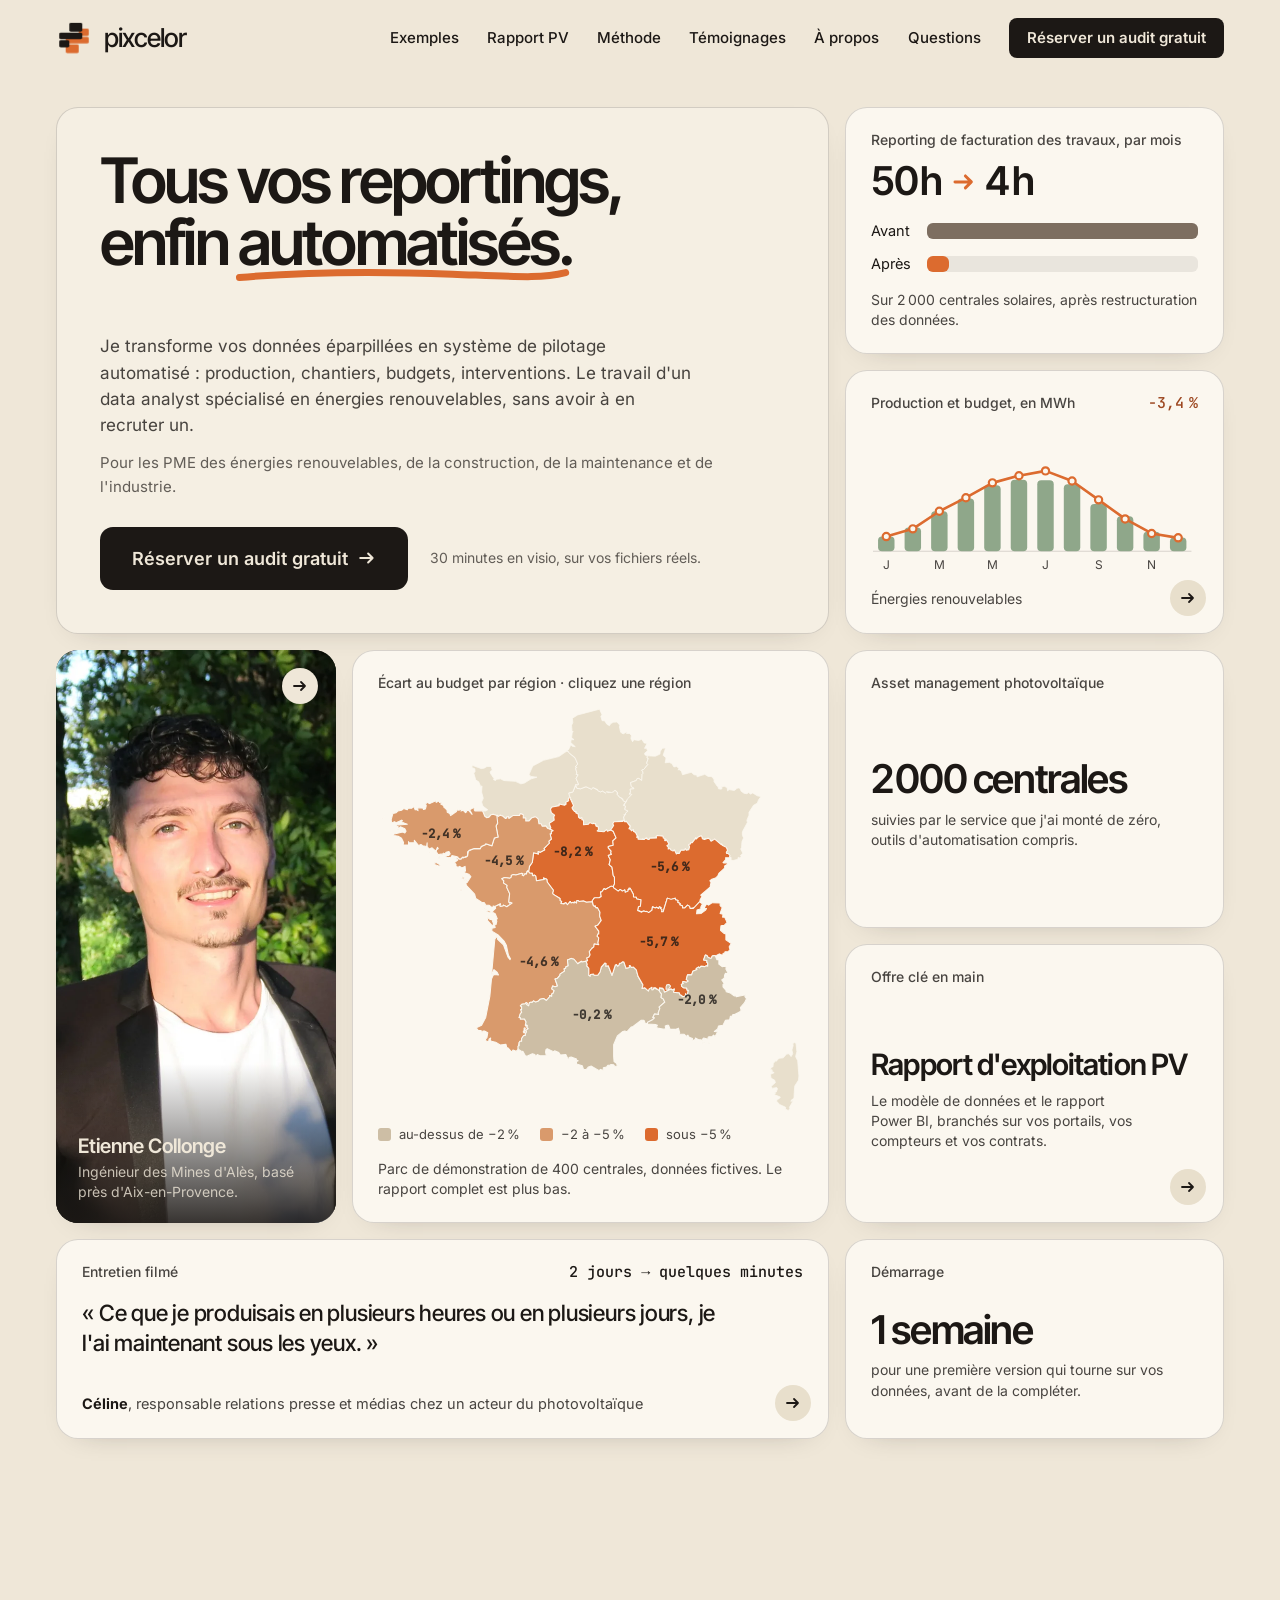
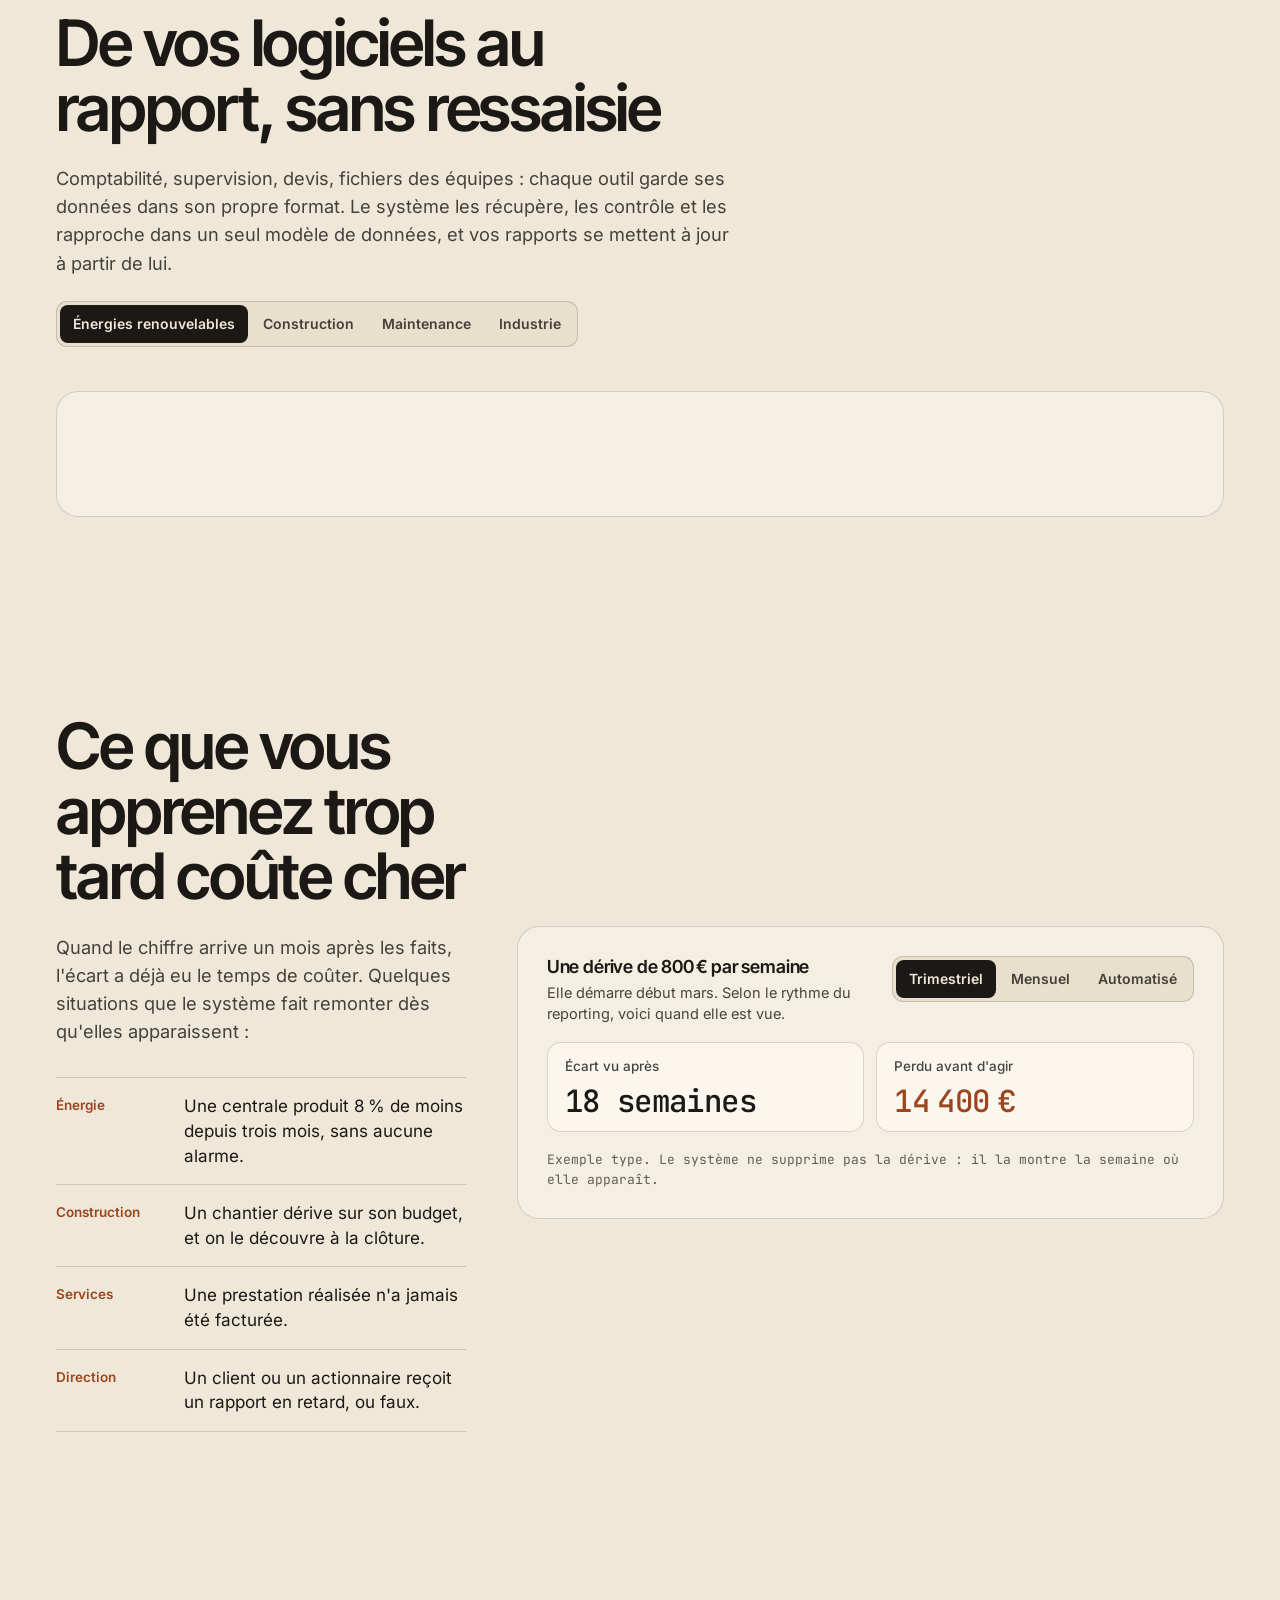
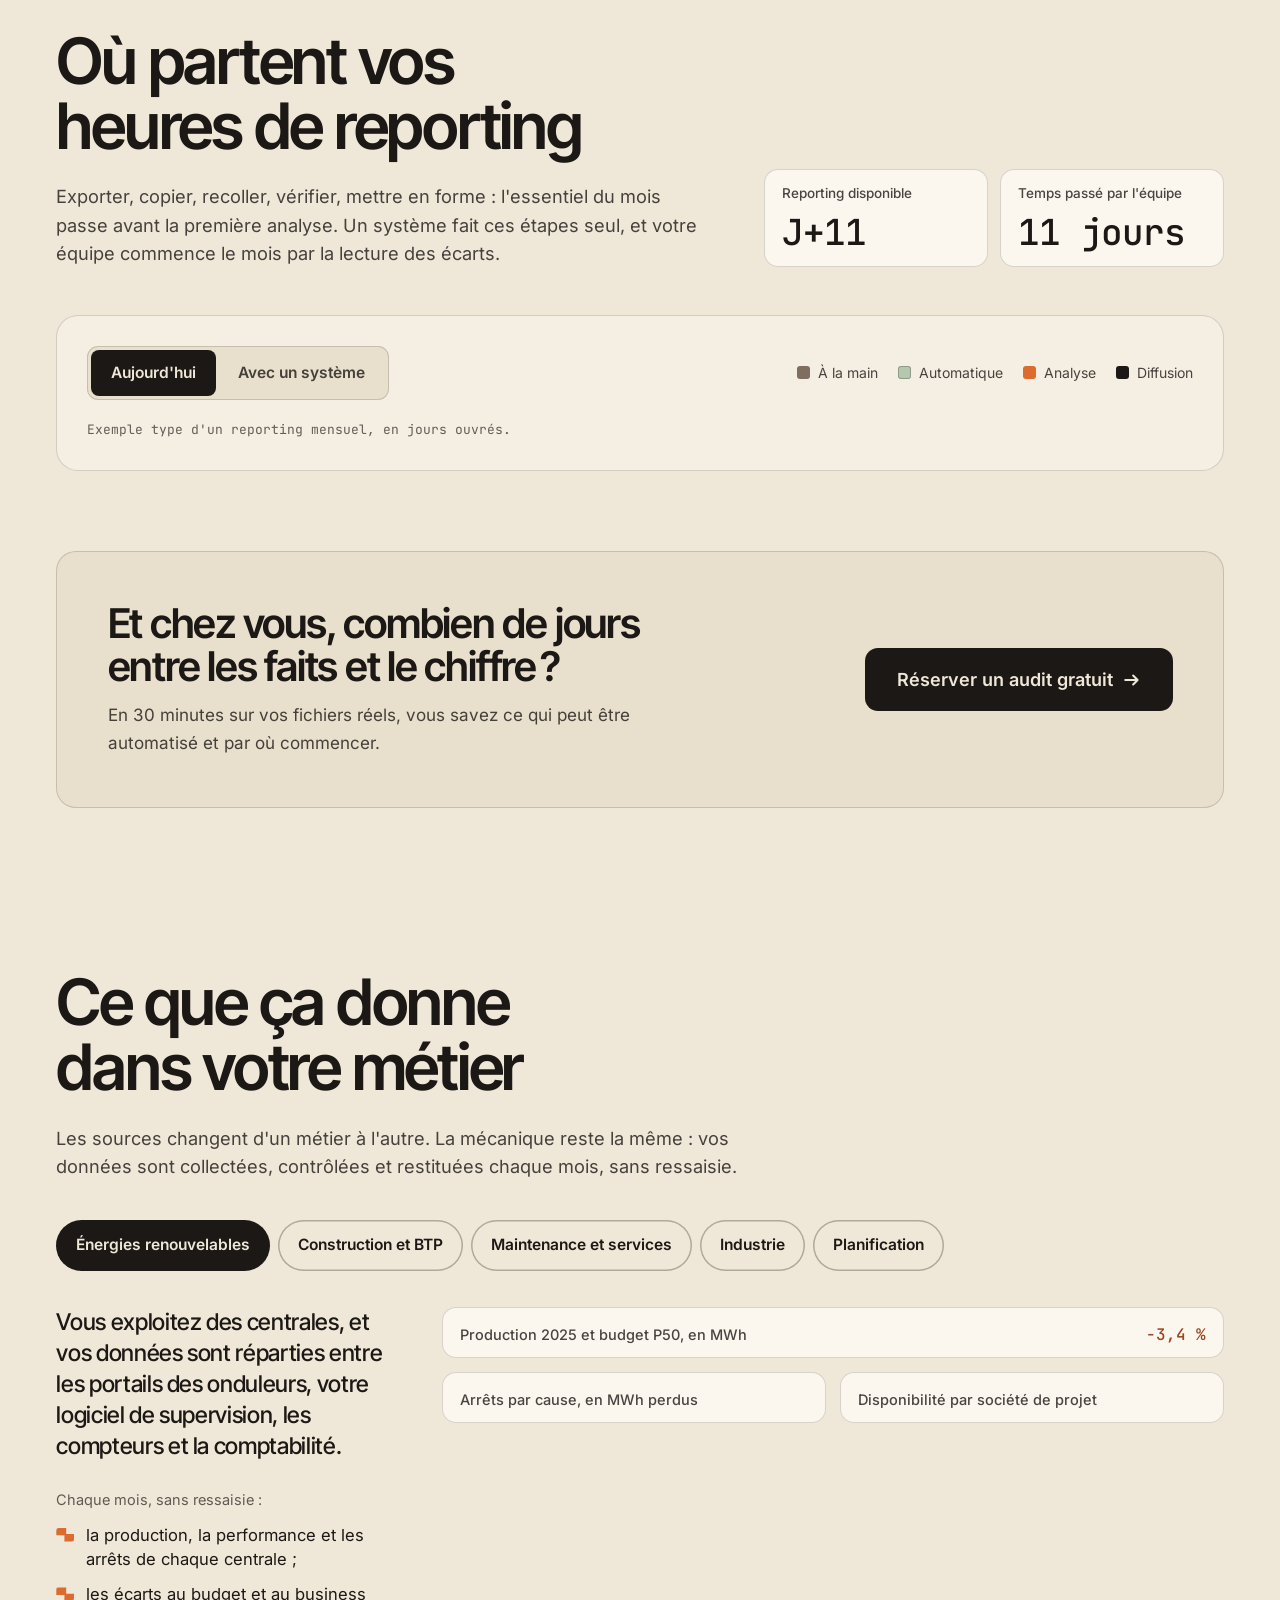
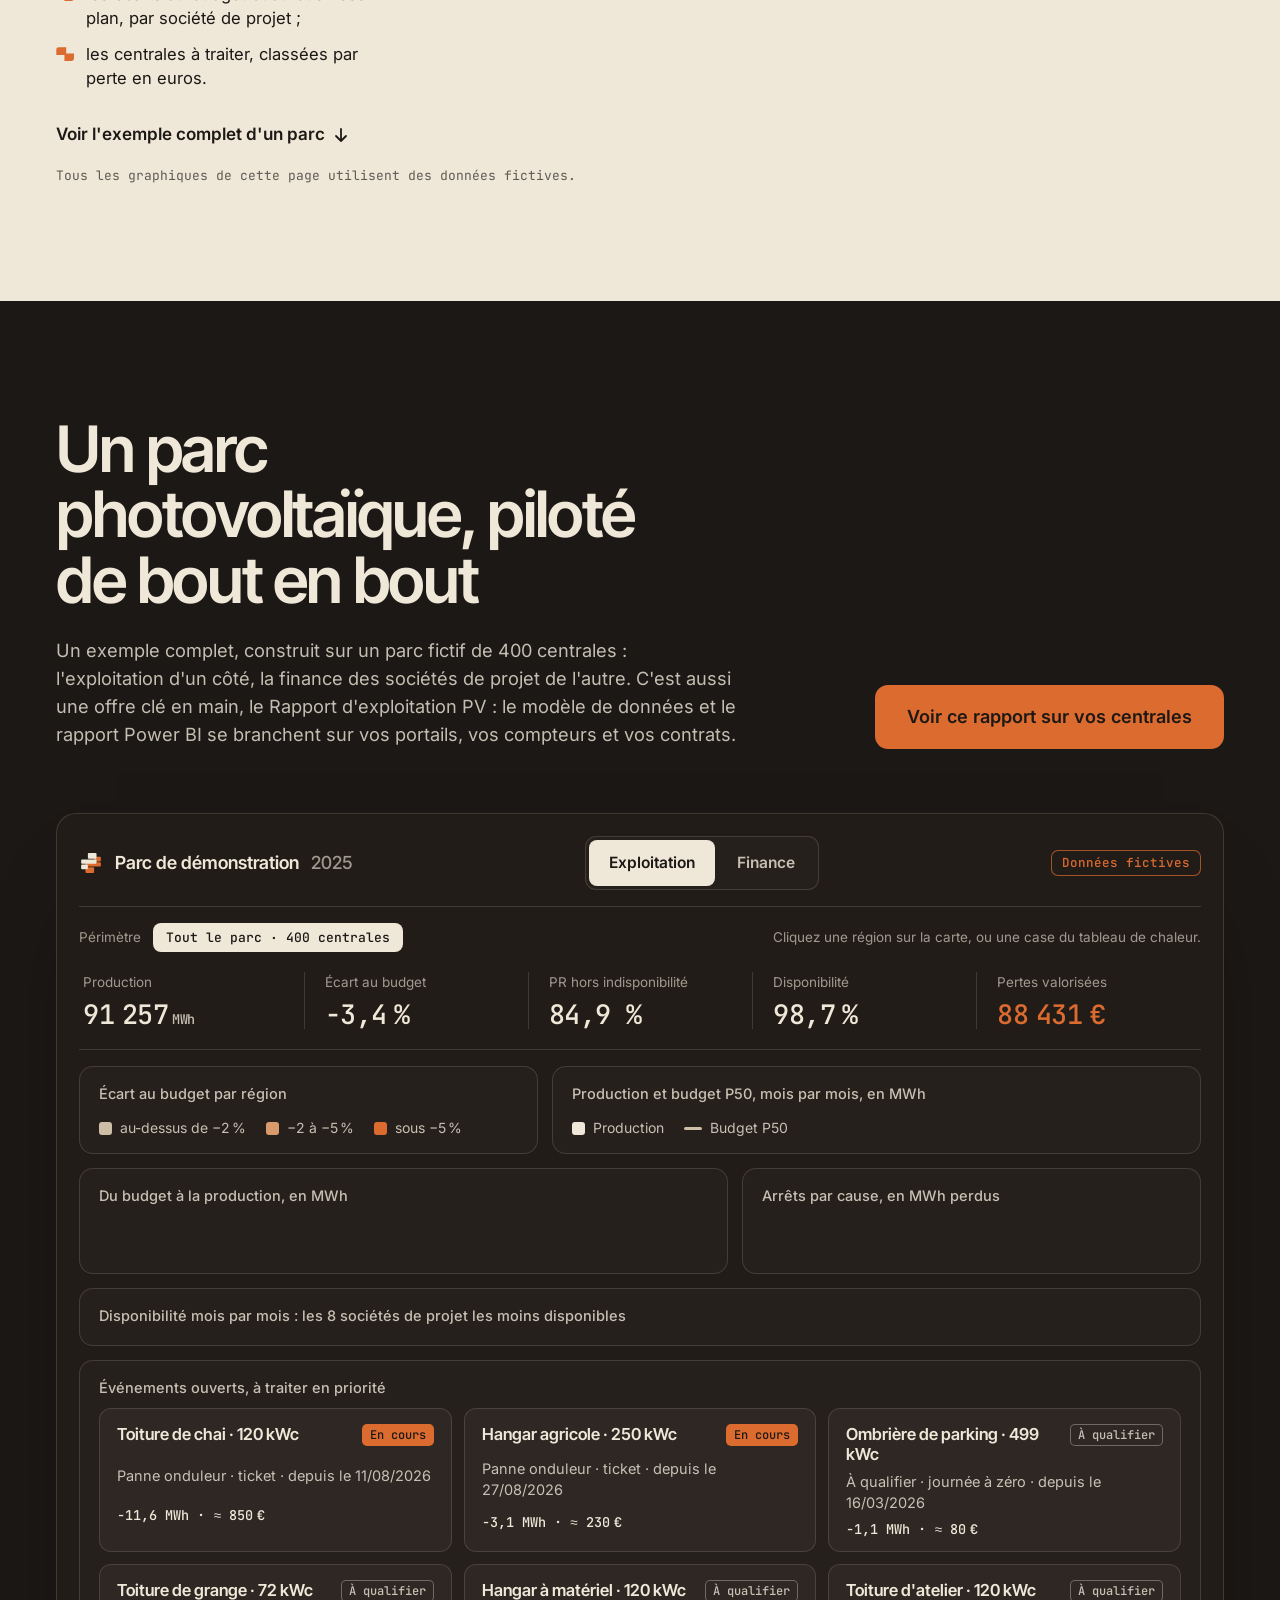
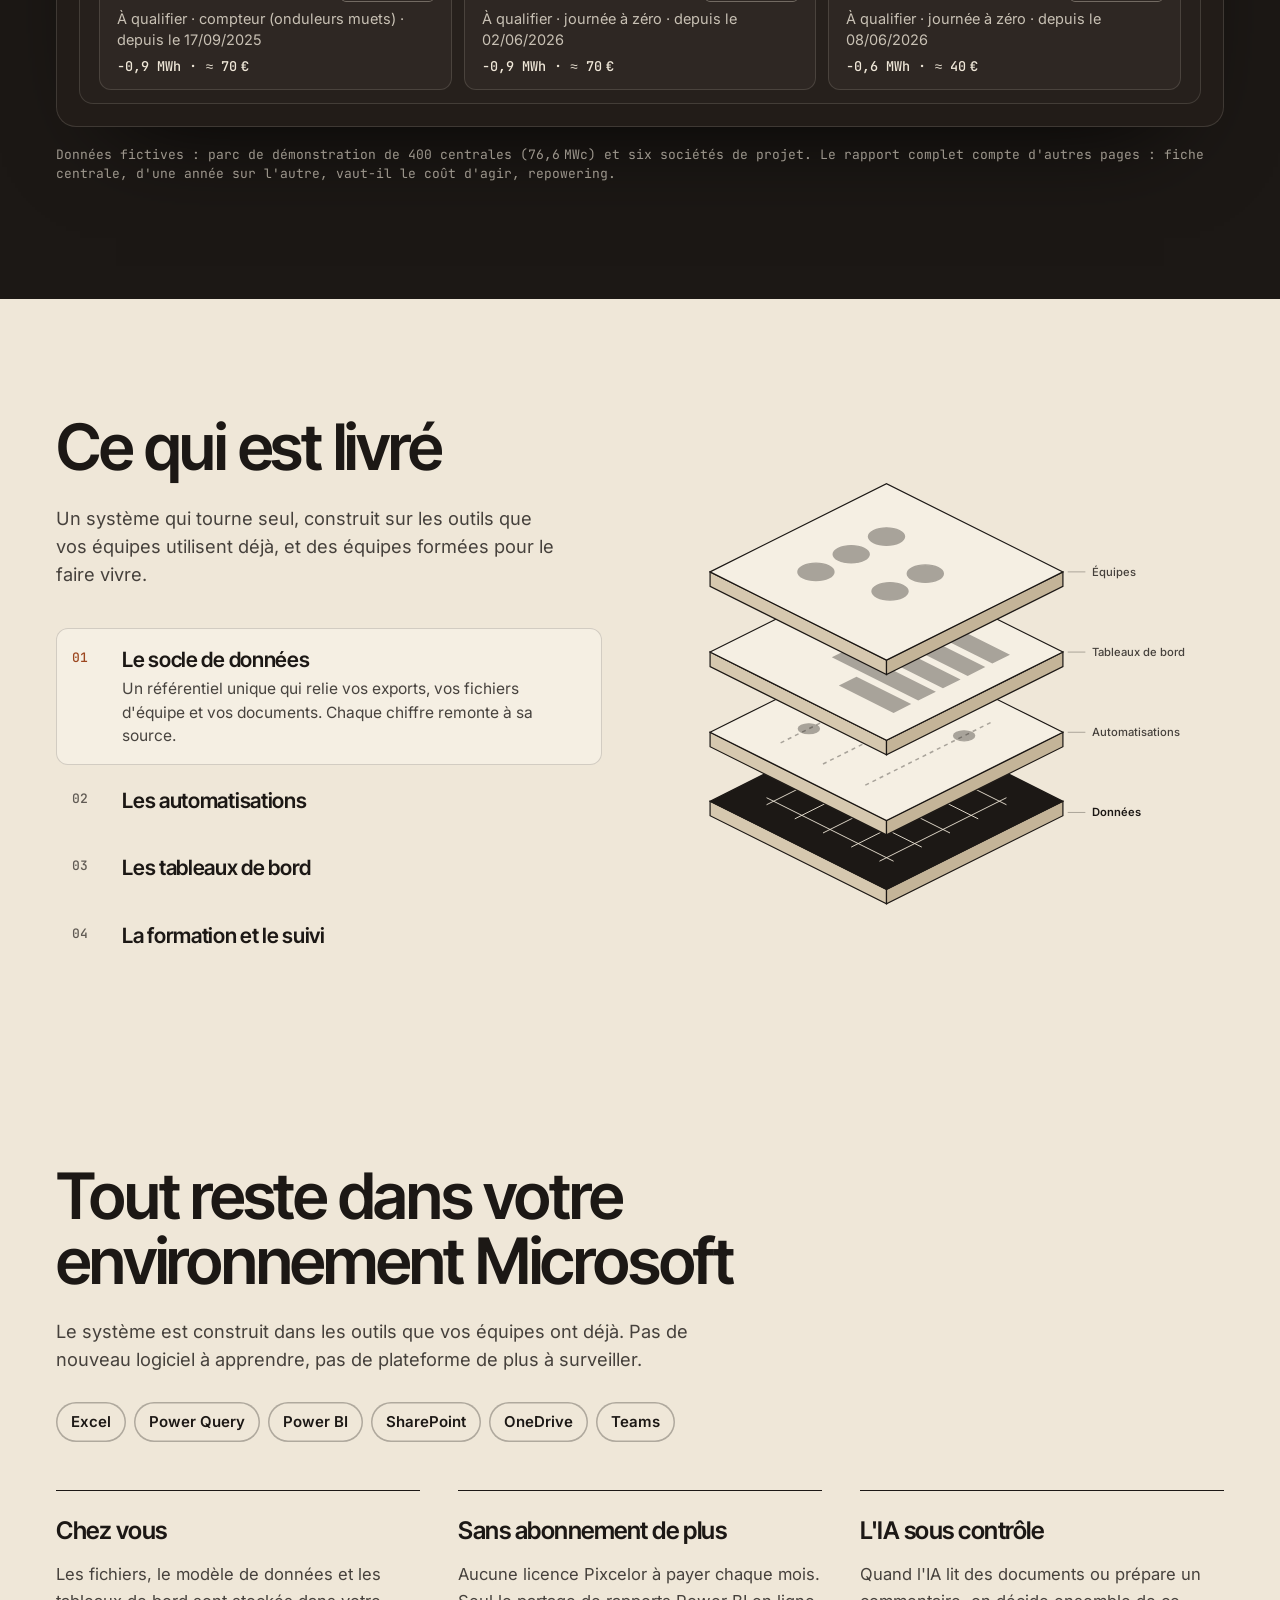
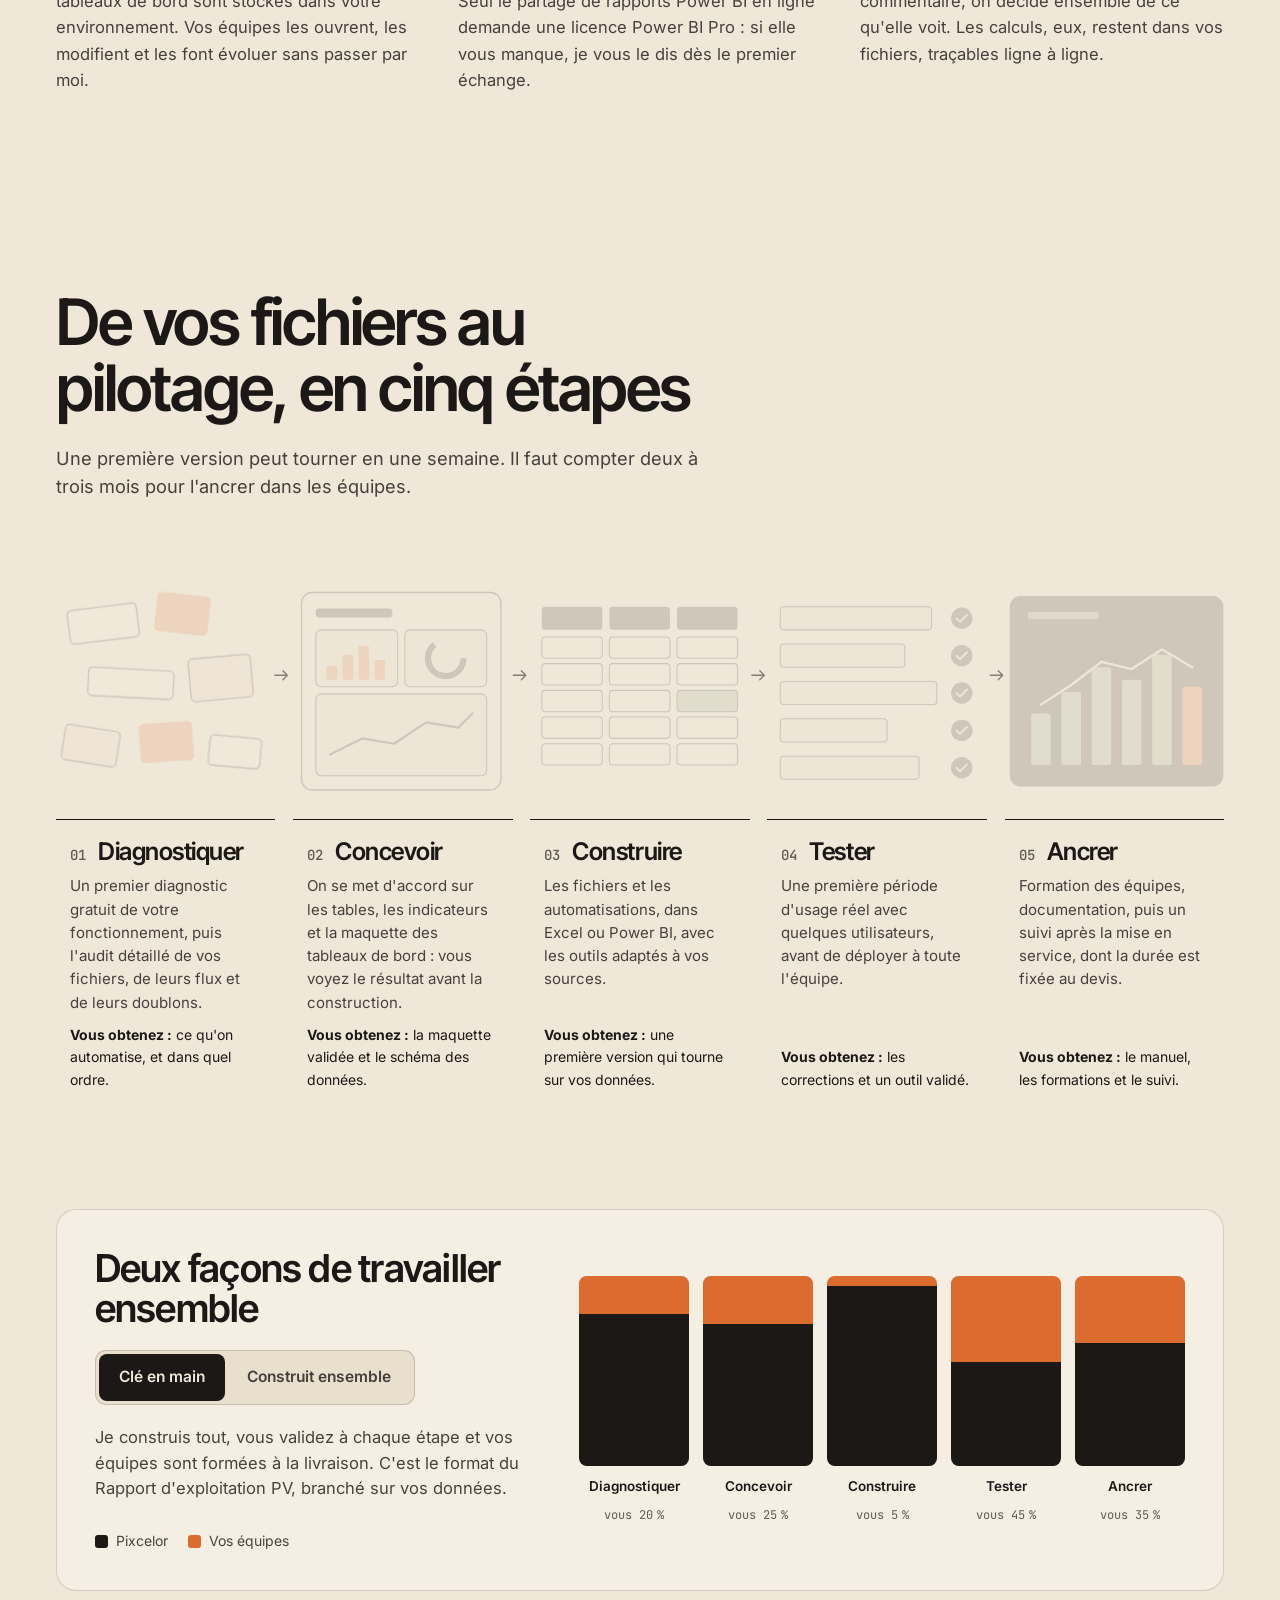
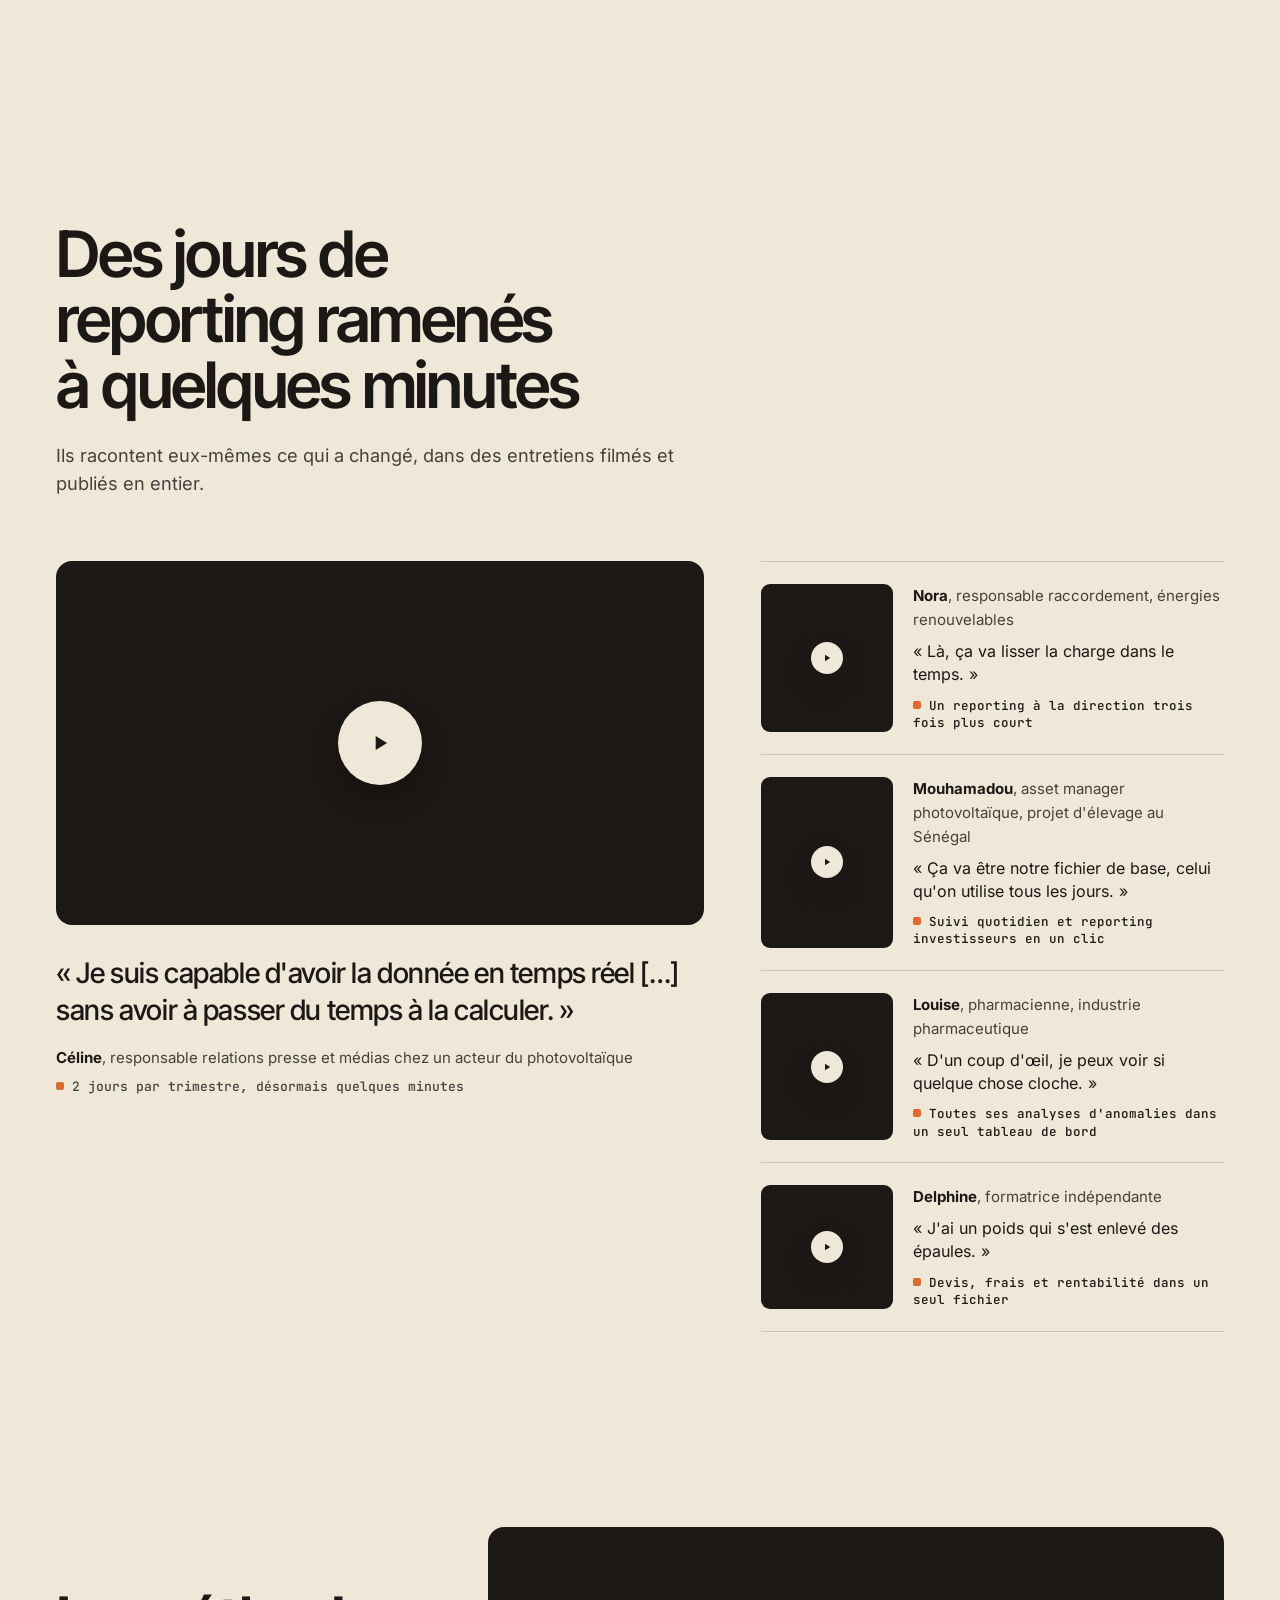
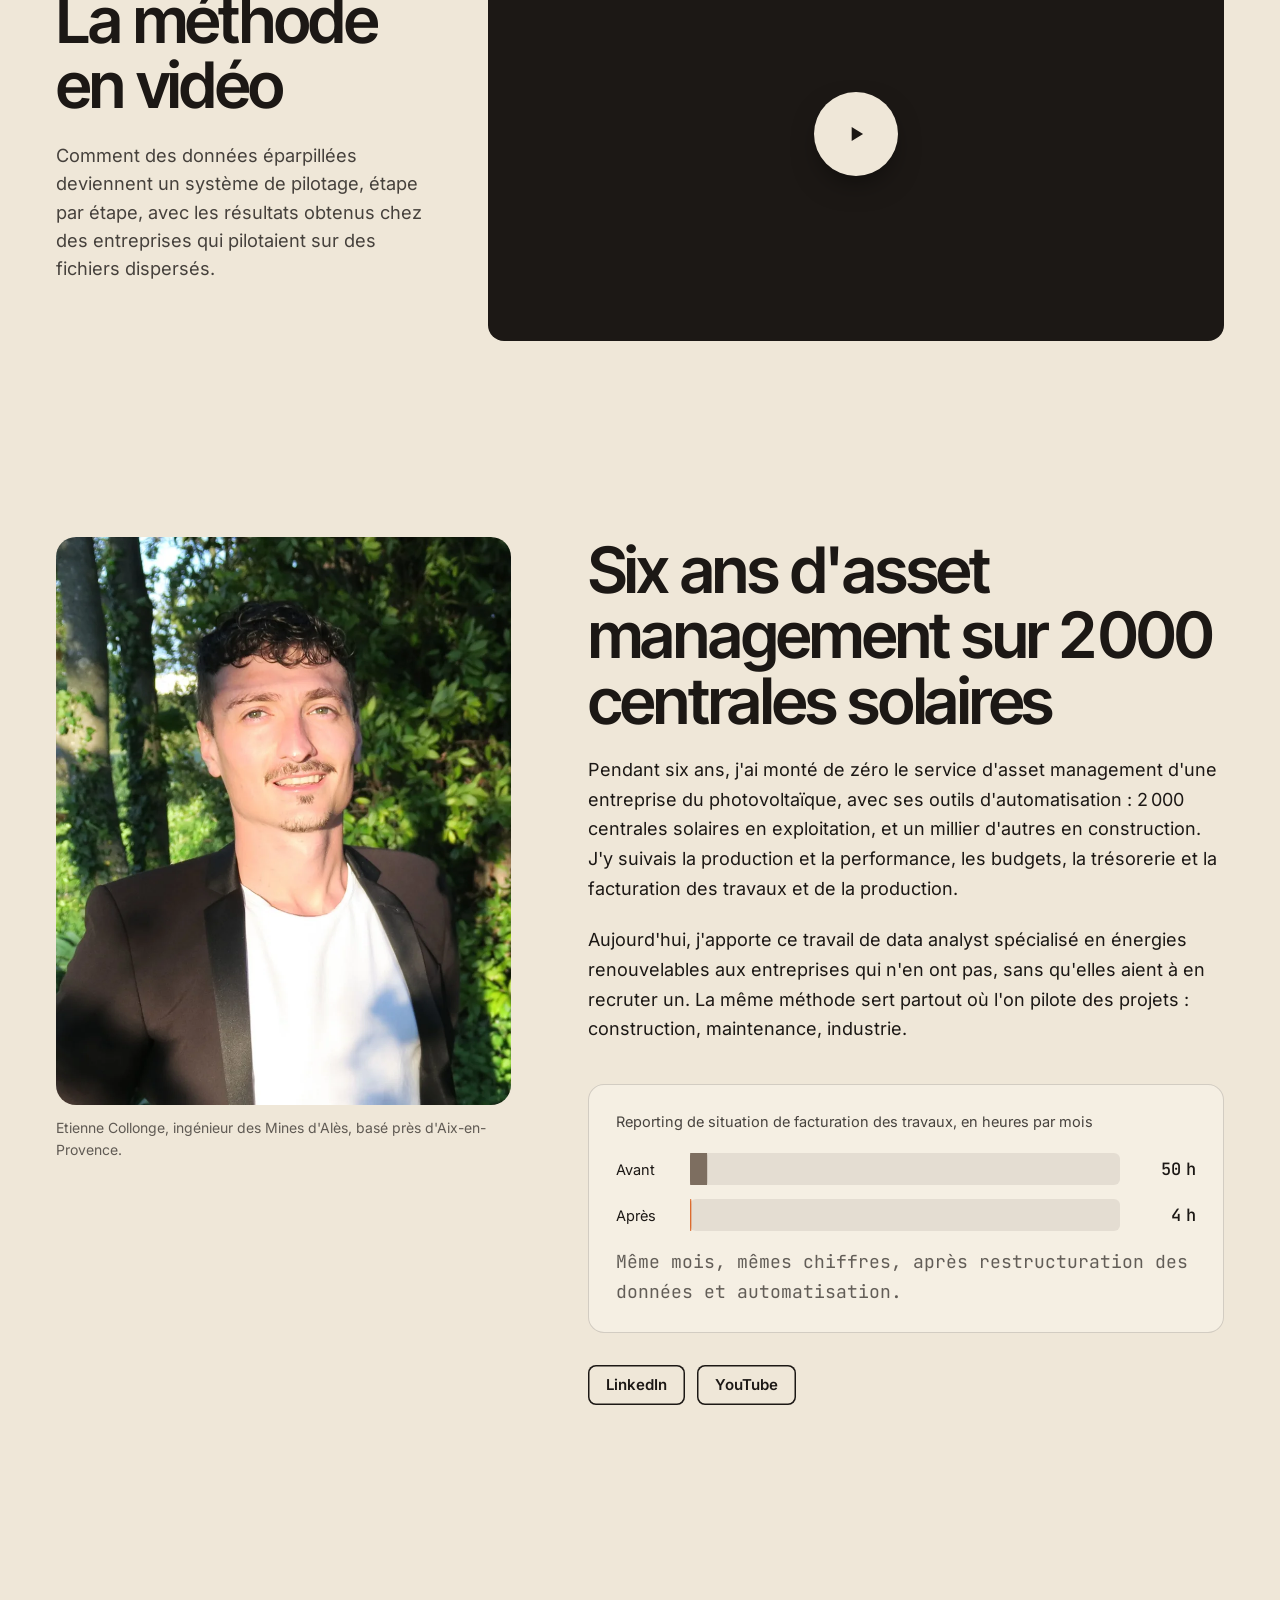
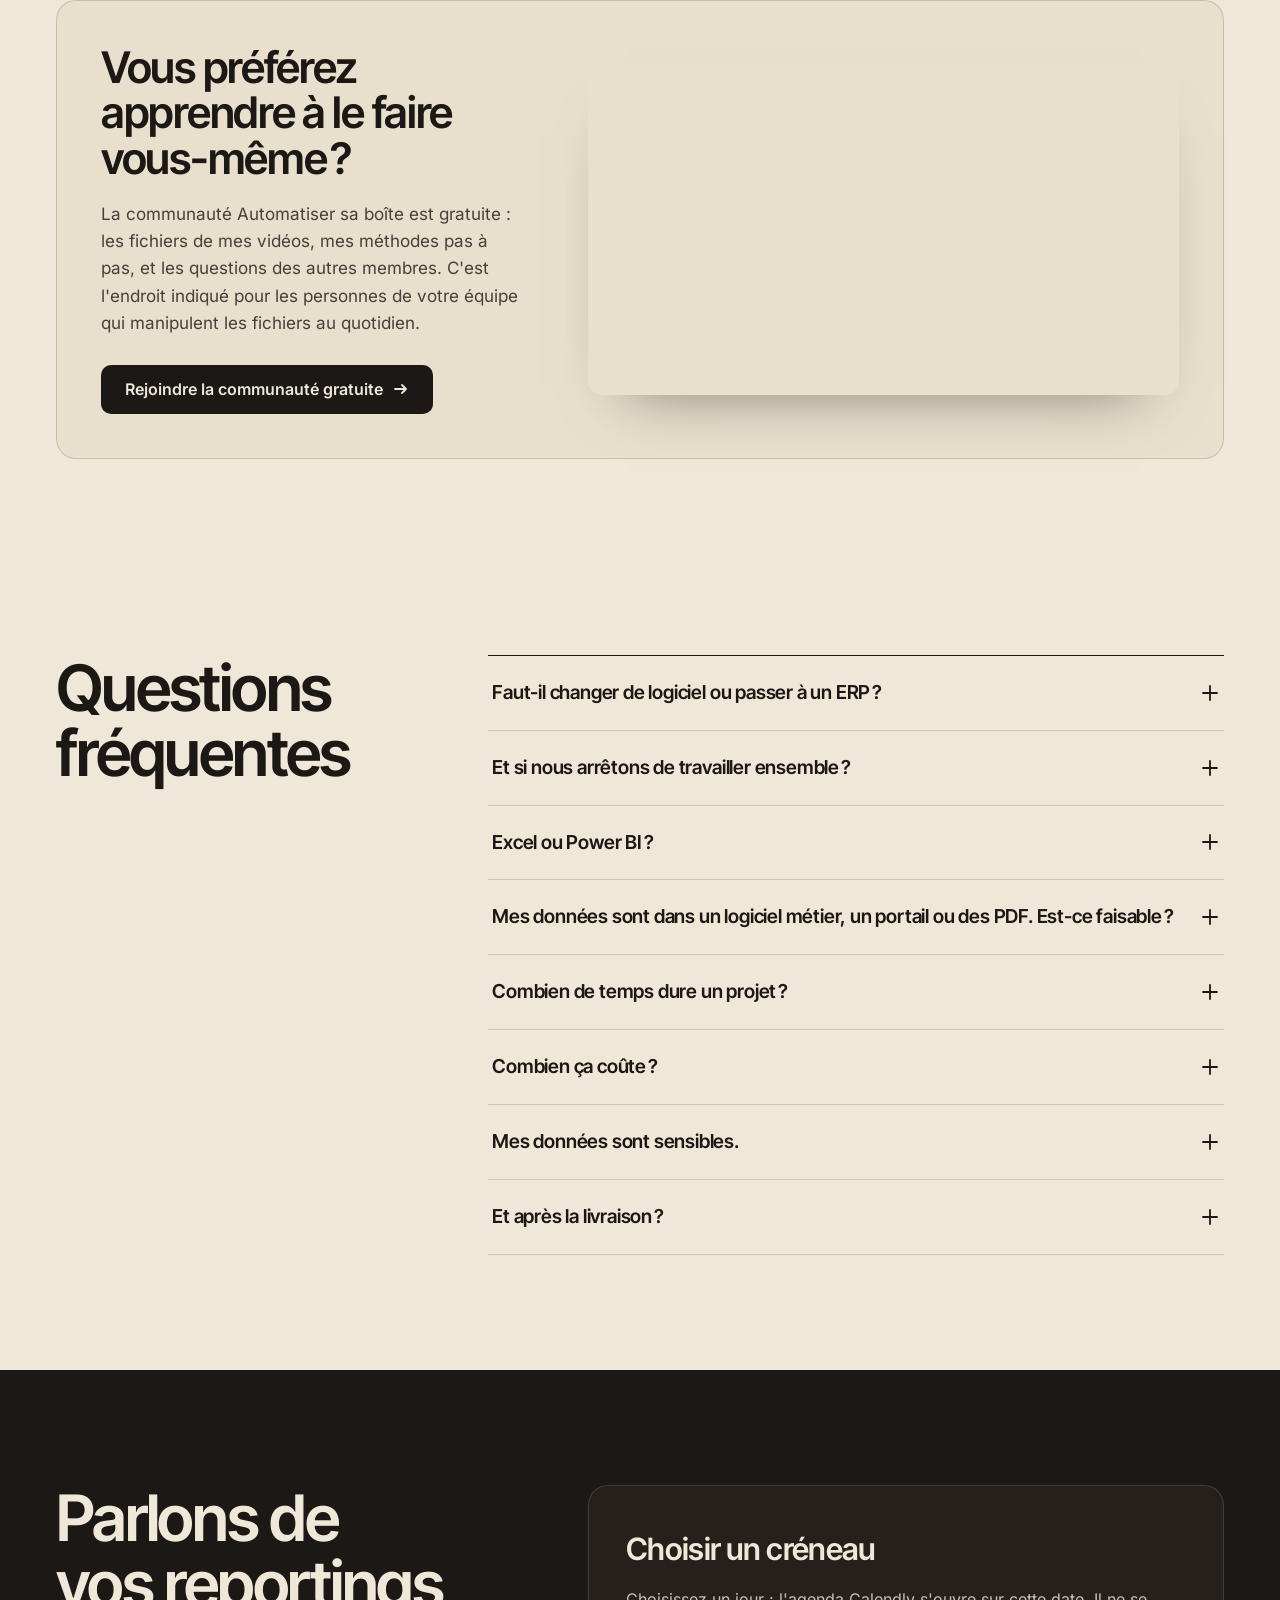
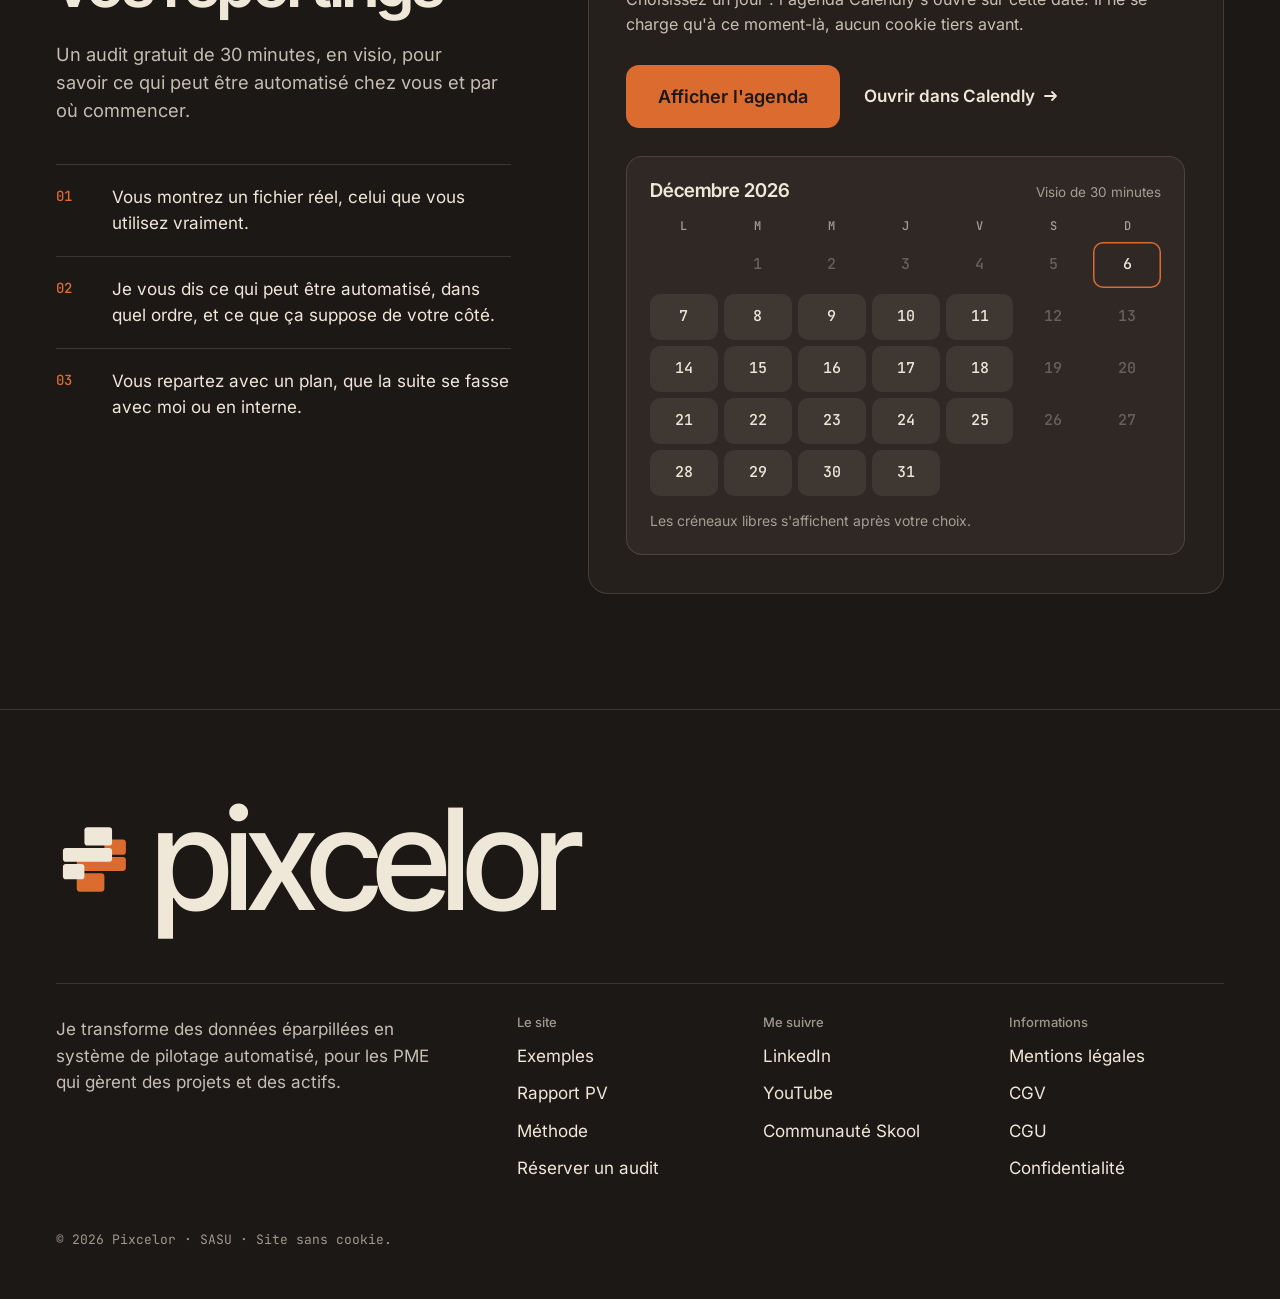
==== index.html @ 1956ea4e "Version mobile plus légère Titres, marges et chiffres réduits sur téléphone, schéma des logiciels su" ====
<!doctype html>
<html lang="fr">
<head>
<meta charset="utf-8">
<meta name="viewport" content="width=device-width, initial-scale=1">
<meta http-equiv="Content-Security-Policy" content="default-src 'self'; script-src 'self'; style-src 'self'; img-src 'self' data:; font-src 'self'; frame-src https://www.youtube-nocookie.com https://calendly.com; connect-src 'self'; base-uri 'self'; form-action 'none'; object-src 'none'">
<meta name="referrer" content="strict-origin-when-cross-origin">
<title>Pixcelor · Tous vos reportings, enfin automatisés</title>
<meta name="description" content="Je transforme vos données éparpillées en système de pilotage automatisé. Le travail d'un data analyst spécialisé en énergies renouvelables, sans avoir à en recruter un.">
<link rel="canonical" href="https://pixcelor.com/">
<meta property="og:type" content="website">
<meta property="og:locale" content="fr_FR">
<meta property="og:title" content="Tous vos reportings, enfin automatisés">
<meta property="og:description" content="Un système de pilotage automatisé pour les PME des énergies renouvelables, de la construction, de la maintenance et de l'industrie.">
<meta property="og:url" content="https://pixcelor.com/">
<meta name="theme-color" content="#EFE7D8">
<link rel="icon" href="assets/img/favicon.svg" type="image/svg+xml">
<link rel="apple-touch-icon" href="assets/img/apple-touch-icon.png">
<link rel="preload" href="assets/fonts/InterTight-latin.woff2" as="font" type="font/woff2" crossorigin>
<link rel="preload" href="assets/fonts/Inter-latin.woff2" as="font" type="font/woff2" crossorigin>
<link rel="stylesheet" href="assets/css/site.css?v=23">
<link rel="stylesheet" href="assets/css/bento.css?v=23">
<script src="assets/js/data-demo.js?v=23" defer></script>
<script src="assets/js/site.js?v=23" defer></script>
</head>
<body>
<a class="skip" href="#contenu">Aller au contenu</a>

<header class="site-header" id="haut">
  <div class="wrap header-row">
    <a class="brand logo-anim" href="#haut" aria-label="Pixcelor, haut de page">
      <svg viewBox="0 0 100 100" aria-hidden="true">
        <g class="logo-t" fill="#DC6B2F"><rect x="63" y="24" width="28" height="20" rx="4"/><rect x="27" y="47" width="64" height="18" rx="4"/><rect x="27" y="68" width="36" height="24" rx="4"/></g>
        <g class="logo-e" fill="#1C1815"><rect x="37" y="8" width="36" height="24" rx="4"/><rect x="9" y="35" width="64" height="18" rx="4"/><rect x="9" y="56" width="28" height="20" rx="4"/></g>
      </svg>
      <span class="brand-word">pixcelor</span>
    </a>
    <nav class="nav" id="nav" aria-label="Sections de la page">
      <a href="#exemples">Exemples</a>
      <a href="#rapport-pv">Rapport PV</a>
      <a href="#methode">Méthode</a>
      <a href="#temoignages">Témoignages</a>
      <a href="#a-propos">À propos</a>
      <a href="#questions">Questions</a>
      <a class="btn btn--small" href="#reserver" data-track="reserver-menu">Réserver un audit gratuit</a>
    </nav>
    <button class="menu-btn" type="button" aria-expanded="false" aria-controls="nav" aria-label="Ouvrir le menu">
      <svg width="22" height="22" viewBox="0 0 22 22" aria-hidden="true"><path d="M3 7h16M3 15h16" fill="none" stroke="currentColor" stroke-width="1.8" stroke-linecap="round"/></svg>
    </button>
  </div>
</header>

<main id="contenu">

<!-- Accueil en tuiles -->
<section class="b-hero" id="accueil" aria-labelledby="titre-accueil">
  <div class="wrap">
    <div class="bento">
      <div class="tile-b c-8 r-2 t-hero">
        <h1 class="b-title" id="titre-accueil">Tous vos reportings, enfin <span class="hl">automatisés.<svg class="hl-stroke" viewBox="0 0 600 40" preserveAspectRatio="none" aria-hidden="true"><path pathLength="1" d="M8 28 C 130 12, 270 12, 390 19 S 548 31, 592 15"/></svg></span></h1>
        <div>
          <p class="b-lead">Je transforme vos données éparpillées en système de pilotage automatisé : production, chantiers, budgets, interventions. Le travail d'un data analyst spécialisé en énergies renouvelables, sans avoir à en recruter un.</p>
          <p class="b-for">Pour les PME des énergies renouvelables, de la construction, de la maintenance et de l'industrie.</p>
          <div class="b-cta">
            <a class="btn btn--xl" href="#reserver" data-track="reserver-accueil">Réserver un audit gratuit
              <svg width="18" height="18" viewBox="0 0 16 16" aria-hidden="true"><path d="M2 8h11M9 4l4 4-4 4" fill="none" stroke="currentColor" stroke-width="1.8" stroke-linecap="round" stroke-linejoin="round"/></svg></a>
            <span class="micro">30 minutes en visio, sur vos fichiers réels.</span>
          </div>
        </div>
      </div>

      <div class="tile-b c-4 t-ba" data-reveal>
        <p class="t-label"><span>Reporting de facturation des travaux, par mois</span></p>
        <p class="t-big">50&#8239;h <svg viewBox="0 0 16 16" aria-hidden="true"><path d="M2 8h11M9 4l4 4-4 4" fill="none" stroke="currentColor" stroke-width="2" stroke-linecap="round" stroke-linejoin="round"/></svg> 4&#8239;h</p>
        <div class="ba-rows" aria-hidden="true">
          <span>Avant</span><div class="ba-bar"><i class="full"></i></div>
          <span>Après</span><div class="ba-bar"><i class="short"></i></div>
        </div>
        <p class="t-foot">Sur 2&#8239;000 centrales solaires, après restructuration des données.</p>
      </div>

      <a class="tile-b c-4 m-hide" href="#exemples" data-goto="tab-enr">
        <span class="t-label"><span>Production et budget, en MWh</span><b class="neg">−3,4&#8239;%</b></span>
        <span class="chart" data-chart="hero-combo"></span>
        <span class="t-foot">Énergies renouvelables</span>
        <span class="t-go" aria-hidden="true"><svg width="16" height="16" viewBox="0 0 16 16"><path d="M2 8h11M9 4l4 4-4 4" fill="none" stroke="currentColor" stroke-width="1.8" stroke-linecap="round" stroke-linejoin="round"/></svg></span>
      </a>

      <a class="tile-b c-3 r-2 t-photo" href="#a-propos">
        <img src="assets/img/etienne-portrait.webp" alt="Etienne Collonge, fondateur de Pixcelor" width="880" height="1100">
        <span class="t-cap"><strong>Etienne Collonge</strong><span>Ingénieur des Mines d'Alès, basé près d'Aix-en-Provence.</span></span>
        <span class="t-go" aria-hidden="true"><svg width="16" height="16" viewBox="0 0 16 16"><path d="M2 8h11M9 4l4 4-4 4" fill="none" stroke="currentColor" stroke-width="1.8" stroke-linecap="round" stroke-linejoin="round"/></svg></span>
      </a>

      <figure class="tile-b c-5 r-2 t-map m-hide">
        <figcaption class="t-label"><span>Écart au budget par région · cliquez une région</span></figcaption>
        <div class="chart" data-chart="b-map"></div>
        <div class="legend"><span><i class="sw-good"></i>au-dessus de −2&#8239;%</span><span><i class="sw-mid"></i>−2 à −5&#8239;%</span><span><i class="sw-analyse"></i>sous −5&#8239;%</span></div>
        <p class="t-foot">Parc de démonstration de 400 centrales, données fictives. Le rapport complet est plus bas.</p>
      </figure>

      <div class="tile-b c-4 t-num">
        <p class="t-label"><span>Asset management photovoltaïque</span></p>
        <div class="t-body">
          <p class="t-big">2&#8239;000 centrales</p>
          <p class="t-foot">suivies par le service que j'ai monté de zéro, outils d'automatisation compris.</p>
        </div>
      </div>

      <a class="tile-b c-4 t-num t-offer" href="#rapport-pv">
        <span class="t-label"><span>Offre clé en main</span></span>
        <span class="t-body">
          <span class="t-big t-big--sm">Rapport d'exploitation PV</span>
          <span class="t-foot">Le modèle de données et le rapport Power BI, branchés sur vos portails, vos compteurs et vos contrats.</span>
        </span>
        <span class="t-go" aria-hidden="true"><svg width="16" height="16" viewBox="0 0 16 16"><path d="M2 8h11M9 4l4 4-4 4" fill="none" stroke="currentColor" stroke-width="1.8" stroke-linecap="round" stroke-linejoin="round"/></svg></span>
      </a>

      <a class="tile-b c-8 t-quote" href="#temoignages">
        <span class="t-label"><span>Entretien filmé</span><b>2 jours <span aria-hidden="true">→</span> quelques minutes</b></span>
        <blockquote>« Ce que je produisais en plusieurs heures ou en plusieurs jours, je l'ai maintenant sous les yeux. »</blockquote>
        <span class="t-who"><strong>Céline</strong>, responsable relations presse et médias chez un acteur du photovoltaïque</span>
        <span class="t-go" aria-hidden="true"><svg width="16" height="16" viewBox="0 0 16 16"><path d="M2 8h11M9 4l4 4-4 4" fill="none" stroke="currentColor" stroke-width="1.8" stroke-linecap="round" stroke-linejoin="round"/></svg></span>
      </a>

      <div class="tile-b c-4 t-num">
        <p class="t-label"><span>Démarrage</span></p>
        <div class="t-body">
          <p class="t-big">1 semaine</p>
          <p class="t-foot">pour une première version qui tourne sur vos données, avant de la compléter.</p>
        </div>
      </div>
    </div>
  </div>
</section>

<!-- Des logiciels au rapport -->
<section class="section section--tight" id="systeme" aria-labelledby="titre-systeme">
  <div class="wrap">
    <div class="flow-head">
      <div>
        <h2 class="section-title" id="titre-systeme">De vos logiciels au rapport, sans ressaisie</h2>
        <p class="lead">Comptabilité, supervision, devis, fichiers des équipes : chaque outil garde ses données dans son propre format. Le système les récupère, les contrôle et les rapproche dans un seul modèle de données, et vos rapports se mettent à jour à partir de lui.</p>
      </div>
      <div class="seg seg--sm" role="group" aria-label="Choisir un métier">
        <button type="button" aria-pressed="true" data-flow="enr">Énergies renouvelables</button>
        <button type="button" aria-pressed="false" data-flow="btp">Construction</button>
        <button type="button" aria-pressed="false" data-flow="mnt">Maintenance</button>
        <button type="button" aria-pressed="false" data-flow="ind">Industrie</button>
      </div>
    </div>
    <figure class="flow-fig">
      <div class="chart" data-chart="flow"></div>
      <figcaption class="flow-read" aria-live="polite" data-flow-read></figcaption>
    </figure>
  </div>
</section>

<!-- Ce que coûte le retard -->
<section class="section" id="enjeux" aria-labelledby="titre-enjeux">
  <div class="wrap enjeux-grid">
    <div>
      <h2 class="section-title" id="titre-enjeux">Ce que vous apprenez trop tard coûte cher</h2>
      <p class="lead">Quand le chiffre arrive un mois après les faits, l'écart a déjà eu le temps de coûter. Quelques situations que le système fait remonter dès qu'elles apparaissent :</p>
      <ul class="blind">
        <li><span>Énergie</span>Une centrale produit 8&#8239;% de moins depuis trois mois, sans aucune alarme.</li>
        <li><span>Construction</span>Un chantier dérive sur son budget, et on le découvre à la clôture.</li>
        <li><span>Services</span>Une prestation réalisée n'a jamais été facturée.</li>
        <li><span>Direction</span>Un client ou un actionnaire reçoit un rapport en retard, ou faux.</li>
      </ul>
    </div>
    <figure class="delay-fig">
      <figcaption class="delay-head">
        <span class="delay-t"><strong>Une dérive de 800&#8239;€ par semaine</strong>Elle démarre début mars. Selon le rythme du reporting, voici quand elle est vue.</span>
        <span class="seg seg--sm" role="group" aria-label="Rythme du reporting">
          <button type="button" aria-pressed="true" data-delay="trim">Trimestriel</button>
          <button type="button" aria-pressed="false" data-delay="mens">Mensuel</button>
          <button type="button" aria-pressed="false" data-delay="auto">Automatisé</button>
        </span>
      </figcaption>
      <div class="stat-row" aria-live="polite">
        <div class="stat"><span>Écart vu après</span><b data-delay-seen>18 semaines</b></div>
        <div class="stat stat--key"><span>Perdu avant d'agir</span><b data-delay-kpi>14&#8239;400&#8239;€</b></div>
      </div>
      <div class="chart" data-chart="delay"></div>
      <p class="note">Exemple type. Le système ne supprime pas la dérive : il la montre la semaine où elle apparaît.</p>
    </figure>
  </div>
</section>

<!-- Avant / après -->
<section class="section section--tight" id="constat" aria-labelledby="titre-constat">
  <div class="wrap">
    <div class="constat-top">
      <div>
        <h2 class="section-title" id="titre-constat">Où partent vos heures de reporting</h2>
        <p class="lead">Exporter, copier, recoller, vérifier, mettre en forme : l'essentiel du mois passe avant la première analyse. Un système fait ces étapes seul, et votre équipe commence le mois par la lecture des écarts.</p>
      </div>
      <dl class="constat-kpis" aria-live="polite">
        <div><dt>Reporting disponible</dt><dd data-kpi="dispo">J+11</dd></div>
        <div><dt>Temps passé par l'équipe</dt><dd data-kpi="temps">11 jours</dd></div>
      </dl>
    </div>
    <figure class="gantt-fig">
      <div class="gantt-head">
        <div class="seg" role="group" aria-label="Comparer deux façons de produire le reporting">
          <button type="button" aria-pressed="true" data-mode="avant">Aujourd'hui</button>
          <button type="button" aria-pressed="false" data-mode="apres">Avec un système</button>
        </div>
        <div class="legend">
          <span><i class="sw-manual"></i>À la main</span>
          <span><i class="sw-auto"></i>Automatique</span>
          <span><i class="sw-analyse"></i>Analyse</span>
          <span><i class="sw-ink"></i>Diffusion</span>
        </div>
      </div>
      <div class="chart" data-chart="gantt"></div>
      <figcaption class="note">Exemple type d'un reporting mensuel, en jours ouvrés.</figcaption>
    </figure>
  </div>
</section>

<!-- Appel intermédiaire -->
<section class="cta-band" aria-labelledby="titre-cta">
  <div class="wrap">
    <div class="band">
      <div>
        <h2 id="titre-cta">Et chez vous, combien de jours entre les faits et le chiffre&#8239;?</h2>
        <p>En 30 minutes sur vos fichiers réels, vous savez ce qui peut être automatisé et par où commencer.</p>
      </div>
      <a class="btn btn--xl" href="#reserver" data-track="reserver-bandeau">Réserver un audit gratuit
        <svg width="18" height="18" viewBox="0 0 16 16" aria-hidden="true"><path d="M2 8h11M9 4l4 4-4 4" fill="none" stroke="currentColor" stroke-width="1.8" stroke-linecap="round" stroke-linejoin="round"/></svg></a>
    </div>
  </div>
</section>

<!-- Exemples par métier -->
<section class="section" id="exemples" aria-labelledby="titre-exemples">
  <div class="wrap">
    <h2 class="section-title" id="titre-exemples">Ce que ça donne dans votre métier</h2>
    <p class="lead">Les sources changent d'un métier à l'autre. La mécanique reste la même : vos données sont collectées, contrôlées et restituées chaque mois, sans ressaisie.</p>

    <div class="tabs" role="tablist" aria-label="Métiers">
      <button type="button" role="tab" id="tab-enr" aria-controls="panel-enr" aria-selected="true">Énergies renouvelables</button>
      <button type="button" role="tab" id="tab-btp" aria-controls="panel-btp" aria-selected="false" tabindex="-1">Construction et BTP</button>
      <button type="button" role="tab" id="tab-mnt" aria-controls="panel-mnt" aria-selected="false" tabindex="-1">Maintenance et services</button>
      <button type="button" role="tab" id="tab-ind" aria-controls="panel-ind" aria-selected="false" tabindex="-1">Industrie</button>
      <button type="button" role="tab" id="tab-pla" aria-controls="panel-pla" aria-selected="false" tabindex="-1">Planification</button>
    </div>

    <div class="sector" id="panel-enr" role="tabpanel" aria-labelledby="tab-enr" tabindex="0">
      <div>
        <p class="sector-lead">Vous exploitez des centrales, et vos données sont réparties entre les portails des onduleurs, votre logiciel de supervision, les compteurs et la comptabilité.</p>
        <p class="sector-sub">Chaque mois, sans ressaisie :</p>
        <ul class="ticks">
          <li>la production, la performance et les arrêts de chaque centrale ;</li>
          <li>les écarts au budget et au business plan, par société de projet ;</li>
          <li>les centrales à traiter, classées par perte en euros.</li>
        </ul>
        <a class="link-arrow" href="#rapport-pv">Voir l'exemple complet d'un parc
          <svg width="16" height="16" viewBox="0 0 16 16" aria-hidden="true"><path d="M8 2v12M3 9l5 5 5-5" fill="none" stroke="currentColor" stroke-width="1.8" stroke-linecap="round" stroke-linejoin="round"/></svg></a>
      </div>
      <div class="board">
        <figure class="tile tile--wide"><figcaption><span>Production 2025 et budget P50, en MWh</span><b class="neg">−3,4 %</b></figcaption><div class="chart" data-chart="enr-combo"></div></figure>
        <figure class="tile"><figcaption><span>Arrêts par cause, en MWh perdus</span></figcaption><div class="chart" data-chart="enr-causes"></div></figure>
        <figure class="tile"><figcaption><span>Disponibilité par société de projet</span></figcaption><div class="chart" data-chart="enr-bars"></div></figure>
      </div>
    </div>

    <div class="sector" id="panel-btp" role="tabpanel" aria-labelledby="tab-btp" tabindex="0" hidden>
      <div>
        <p class="sector-lead">Vous pilotez plusieurs chantiers ou projets à la fois, et leur suivi est réparti entre plusieurs fichiers.</p>
        <p class="sector-sub">Chaque mois, sans ressaisie :</p>
        <ul class="ticks">
          <li>le budget de chaque chantier, prévu, engagé et réalisé ;</li>
          <li>la marge, l'avancement et la facturation ;</li>
          <li>les réserves et leurs levées, par lot et par entreprise.</li>
        </ul>
      </div>
      <div class="board">
        <figure class="tile tile--wide"><figcaption><span>Budget par chantier, en k€</span><b class="neg">2 dépassements</b></figcaption><div class="chart" data-chart="btp-budget"></div></figure>
        <figure class="tile"><figcaption><span>Avancement et facturation cumulés</span></figcaption><div class="chart" data-chart="btp-scurve"></div></figure>
        <figure class="tile"><figcaption><span>Réserves</span></figcaption><div class="chart" data-chart="btp-donut"></div></figure>
      </div>
    </div>

    <div class="sector" id="panel-mnt" role="tabpanel" aria-labelledby="tab-mnt" tabindex="0" hidden>
      <div>
        <p class="sector-lead">Vous assurez la maintenance de sites ou d'équipements, entre interventions planifiées et dépannages imprévus.</p>
        <p class="sector-sub">Chaque mois, sans ressaisie :</p>
        <ul class="ticks">
          <li>le préventif réalisé face au prévu, site par site ;</li>
          <li>les délais d'intervention et le respect de vos engagements ;</li>
          <li>le coût de la maintenance par site, et ce qui revient trop souvent.</li>
        </ul>
      </div>
      <div class="board">
        <figure class="tile tile--wide"><figcaption><span>Interventions par mois et délai moyen</span><b>10 h</b></figcaption><div class="chart" data-chart="mnt-combo"></div></figure>
        <figure class="tile"><figcaption><span>Préventif réalisé sur l'année</span></figcaption><div class="chart" data-chart="mnt-gauge"></div></figure>
        <figure class="tile"><figcaption><span>Coût de maintenance par site, en k€</span></figcaption><div class="chart" data-chart="mnt-sites"></div></figure>
      </div>
    </div>

    <div class="sector" id="panel-ind" role="tabpanel" aria-labelledby="tab-ind" tabindex="0" hidden>
      <div>
        <p class="sector-lead">Vous suivez la qualité et la production, avec des données qui sortent de plusieurs systèmes : contrôles, production, maintenance.</p>
        <p class="sector-sub">Chaque mois, sans ressaisie :</p>
        <ul class="ticks">
          <li>les défauts, dérives et anomalies, lot par lot ;</li>
          <li>le rendement et les arrêts de chaque ligne ;</li>
          <li>une vue unique, au lieu d'un graphique par onglet.</li>
        </ul>
      </div>
      <div class="board">
        <figure class="tile tile--wide"><figcaption><span>Taux de défauts par lot, en %</span><b class="neg">3 lots hors limite</b></figcaption><div class="chart" data-chart="ind-control"></div></figure>
        <figure class="tile"><figcaption><span>Causes de défauts</span></figcaption><div class="chart" data-chart="ind-pareto"></div></figure>
        <figure class="tile"><figcaption><span>Rendement par ligne</span></figcaption><div class="chart" data-chart="ind-bars"></div></figure>
      </div>
    </div>

    <div class="sector" id="panel-pla" role="tabpanel" aria-labelledby="tab-pla" tabindex="0" hidden>
      <div>
        <p class="sector-lead">Vos commandes, vos équipes et vos délais vivent dans des fichiers séparés, et le planning se refait à la main chaque semaine.</p>
        <p class="sector-sub">Chaque semaine, sans ressaisie :</p>
        <ul class="ticks">
          <li>les commandes confirmées, traduites en charge par équipe ;</li>
          <li>la charge face à la capacité, semaine par semaine ;</li>
          <li>le planning de réalisation et de livraison, mis à jour seul.</li>
        </ul>
      </div>
      <div class="board">
        <figure class="tile tile--wide"><figcaption><span>Charge et capacité par semaine, en heures</span><b class="neg">2 semaines en surcharge</b></figcaption><div class="chart" data-chart="pla-load"></div></figure>
        <figure class="tile"><figcaption><span>Planning des commandes</span></figcaption><div class="chart" data-chart="pla-gantt"></div></figure>
        <figure class="tile"><figcaption><span>Commandes livrées à la date promise</span></figcaption><div class="chart" data-chart="pla-donut"></div></figure>
      </div>
    </div>
    <p class="note">Tous les graphiques de cette page utilisent des données fictives.</p>
  </div>
</section>

<!-- Exemple complet : parc photovoltaïque -->
<section class="section dark" id="rapport-pv" aria-labelledby="titre-pv">
  <div class="wrap">
    <div class="pv-head">
      <div>
        <h2 class="section-title" id="titre-pv">Un parc photovoltaïque, piloté de bout en bout</h2>
        <p class="lead">Un exemple complet, construit sur un parc fictif de 400 centrales : l'exploitation d'un côté, la finance des sociétés de projet de l'autre. C'est aussi une offre clé en main, le Rapport d'exploitation PV : le modèle de données et le rapport Power BI se branchent sur vos portails, vos compteurs et vos contrats.</p>
      </div>
      <a class="btn btn--terra btn--xl" href="#reserver" data-track="reserver-pv">Voir ce rapport sur vos centrales</a>
    </div>

    <div class="pv" id="pv">
      <div class="pv-bar">
        <div class="pv-title">
          <svg viewBox="0 0 100 100" aria-hidden="true"><g fill="#DC6B2F"><rect x="63" y="24" width="28" height="20" rx="4"/><rect x="27" y="47" width="64" height="18" rx="4"/><rect x="27" y="68" width="36" height="24" rx="4"/></g><g fill="#EFE7D8"><rect x="37" y="8" width="36" height="24" rx="4"/><rect x="9" y="35" width="64" height="18" rx="4"/><rect x="9" y="56" width="28" height="20" rx="4"/></g></svg>
          Parc de démonstration <span data-pv="periode">2025</span>
        </div>
        <div class="seg" role="group" aria-label="Vue du rapport">
          <button type="button" aria-pressed="true" data-view="exploit">Exploitation</button>
          <button type="button" aria-pressed="false" data-view="fin">Finance</button>
        </div>
        <span class="tag tag--terra">Données fictives</span>
      </div>

      <div class="pv-view" data-pv-view="exploit">
        <div class="pv-filter" aria-live="polite">
          <span class="lbl">Périmètre</span>
          <button class="chip" type="button" aria-pressed="true" data-region-reset>Tout le parc · 400 centrales</button>
          <span class="chip chip--sel" data-pv="region" hidden></span>
          <span class="hint">Cliquez une région sur la carte, ou une case du tableau de chaleur.</span>
        </div>
        <div class="pv-kpis">
          <div class="kpi"><span>Production</span><b data-pv="prod">-</b></div>
          <div class="kpi"><span>Écart au budget</span><b data-pv="ecart">-</b></div>
          <div class="kpi"><span>PR hors indisponibilité</span><b data-pv="pr">-</b></div>
          <div class="kpi"><span>Disponibilité</span><b data-pv="dispo">-</b></div>
          <div class="kpi"><span>Pertes valorisées</span><b data-pv="pertes" class="is-terra">-</b></div>
        </div>
        <div class="pv-grid">
          <figure class="pv-card pv-map"><figcaption>Écart au budget par région</figcaption><div class="chart" data-chart="pv-map"></div>
            <div class="legend"><span><i class="sw-good"></i>au-dessus de −2&#8239;%</span><span><i class="sw-mid"></i>−2 à −5&#8239;%</span><span><i class="sw-analyse"></i>sous −5&#8239;%</span></div></figure>
          <figure class="pv-card pv-combo"><figcaption>Production et budget P50, mois par mois, en MWh</figcaption><div class="chart" data-chart="pv-combo"></div>
            <div class="legend"><span><i class="sw-lin"></i>Production</span><span><i class="l sw-sandl"></i>Budget P50</span></div></figure>
          <figure class="pv-card pv-fall"><figcaption data-pv="fall-title">Du budget à la production, en MWh</figcaption><div class="chart" data-chart="pv-fall"></div><p class="pv-reading" data-pv="reading"></p></figure>
          <figure class="pv-card pv-causes"><figcaption>Arrêts par cause, en MWh perdus</figcaption><div class="chart" data-chart="pv-causes"></div></figure>
          <figure class="pv-card pv-heat"><figcaption data-pv="heat-title">Disponibilité mois par mois : les 8 sociétés de projet les moins disponibles</figcaption><div class="chart" data-chart="pv-heat"></div></figure>
          <div class="pv-card pv-todo"><h3>Événements ouverts, à traiter en priorité</h3><ol class="todo" data-pv="todo"></ol></div>
        </div>
      </div>

      <div class="pv-view" data-pv-view="fin" hidden>
        <div class="pv-filter" aria-live="polite">
          <span class="lbl">Périmètre</span>
          <button class="chip" type="button" aria-pressed="true" data-soc-reset>Tout le portefeuille · 6 sociétés</button>
          <span class="chip chip--sel" data-fin="soc" hidden></span>
          <span class="hint">Cliquez une société sur le graphique du DSCR.</span>
        </div>
        <div class="pv-kpis">
          <div class="kpi"><span>Trésorerie fin août 2026</span><b data-fin="treso">-</b></div>
          <div class="kpi"><span>Écart au business plan</span><b data-fin="ecartbp" class="is-terra">-</b></div>
          <div class="kpi"><span>Projetée fin 2026, P50</span><b data-fin="proj">-</b></div>
          <div class="kpi"><span>DSCR projeté le plus bas</span><b data-fin="dscrmin">-</b></div>
          <div class="kpi"><span>Sociétés sous 1,00 en 2025</span><b data-fin="sous">-</b></div>
        </div>
        <div class="pv-grid">
          <figure class="pv-card pv-treso"><figcaption data-fin="treso-title">Trésorerie réelle, projetée et business plan, en k€</figcaption><div class="chart" data-chart="fin-treso"></div>
            <div class="legend"><span><i class="l sw-lin"></i>Réel</span><span><i class="l sw-analyse"></i>Projection P50</span><span><i class="sw-band"></i>Entre P50 et P90</span><span><i class="l sw-sandl"></i>Business plan P50</span></div></figure>
          <figure class="pv-card pv-dscr"><figcaption>DSCR sur 12 mois glissants, par société de projet · cliquez une société</figcaption><div class="chart" data-chart="fin-dscr"></div>
            <div class="legend"><span><i class="sw-sand"></i>2025, réel</span><span><i class="sw-lin"></i>juin 2026, réel</span><span><i class="sw-analyse"></i>fin 2026, projeté</span><span><i class="l sw-dash"></i>dette tout juste couverte : 1,00</span></div></figure>
          <figure class="pv-card pv-enc"><figcaption data-fin="enc-title">Encaissements cumulés 2026, en k€</figcaption><div class="chart" data-chart="fin-enc"></div>
            <p class="pv-reading" data-fin="enc-reading"></p></figure>
        </div>
      </div>
    </div>
    <p class="note">Données fictives : parc de démonstration de 400 centrales (76,6&#8239;MWc) et six sociétés de projet. Le rapport complet compte d'autres pages : fiche centrale, d'une année sur l'autre, vaut-il le coût d'agir, repowering.</p>
  </div>
</section>

<!-- Ce qui est livré -->
<section class="section" id="livrable" aria-labelledby="titre-livrable">
  <div class="wrap livrable-grid">
    <div>
      <h2 class="section-title" id="titre-livrable">Ce qui est livré</h2>
      <p class="lead">Un système qui tourne seul, construit sur les outils que vos équipes utilisent déjà, et des équipes formées pour le faire vivre.</p>
      <ol class="layers-list">
        <li><button type="button" aria-pressed="true" data-layer="0"><span class="n">01</span><strong>Le socle de données</strong><p>Un référentiel unique qui relie vos exports, vos fichiers d'équipe et vos documents. Chaque chiffre remonte à sa source.</p></button></li>
        <li><button type="button" aria-pressed="false" data-layer="1"><span class="n">02</span><strong>Les automatisations</strong><p>Collecte, contrôles, calculs et alertes tournent seuls, avec l'IA intégrée là où elle fait gagner du temps.</p></button></li>
        <li><button type="button" aria-pressed="false" data-layer="2"><span class="n">03</span><strong>Les tableaux de bord</strong><p>Dans Excel ou Power BI, selon qui les lit. Mis à jour en un clic, lisibles en réunion comme sur un téléphone.</p></button></li>
        <li><button type="button" aria-pressed="false" data-layer="3"><span class="n">04</span><strong>La formation et le suivi</strong><p>Vos équipes formées sur leurs propres fichiers, puis un suivi après la mise en service, dont la durée est fixée au devis.</p></button></li>
      </ol>
    </div>
    <div class="layers-visual" data-chart="layers" aria-hidden="true"></div>
  </div>
</section>

<!-- Univers Microsoft -->
<section class="section section--tight" id="microsoft" aria-labelledby="titre-microsoft">
  <div class="wrap">
    <div class="ms-head">
      <h2 class="section-title" id="titre-microsoft">Tout reste dans votre environnement Microsoft</h2>
      <p class="lead">Le système est construit dans les outils que vos équipes ont déjà. Pas de nouveau logiciel à apprendre, pas de plateforme de plus à surveiller.</p>
      <ul class="ms-tools" aria-label="Outils utilisés">
        <li>Excel</li><li>Power Query</li><li>Power BI</li><li>SharePoint</li><li>OneDrive</li><li>Teams</li>
      </ul>
    </div>
    <div class="ms-grid">
      <div class="ms-item">
        <h3>Chez vous</h3>
        <p>Les fichiers, le modèle de données et les tableaux de bord sont stockés dans votre environnement. Vos équipes les ouvrent, les modifient et les font évoluer sans passer par moi.</p>
      </div>
      <div class="ms-item">
        <h3>Sans abonnement de plus</h3>
        <p>Aucune licence Pixcelor à payer chaque mois. Seul le partage de rapports Power BI en ligne demande une licence Power BI Pro : si elle vous manque, je vous le dis dès le premier échange.</p>
      </div>
      <div class="ms-item">
        <h3>L'IA sous contrôle</h3>
        <p>Quand l'IA lit des documents ou prépare un commentaire, on décide ensemble de ce qu'elle voit. Les calculs, eux, restent dans vos fichiers, traçables ligne à ligne.</p>
      </div>
    </div>
  </div>
</section>

<!-- Méthode -->
<section class="section" id="methode" aria-labelledby="titre-methode">
  <div class="wrap">
    <h2 class="section-title" id="titre-methode">De vos fichiers au pilotage, en cinq étapes</h2>
    <p class="lead">Une première version peut tourner en une semaine. Il faut compter deux à trois mois pour l'ancrer dans les équipes.</p>

    <div class="steps-visual" data-reveal>
      <svg viewBox="0 0 1312 250" aria-hidden="true">
        <g class="st" data-st="0">
          <rect x="14" y="30" width="78" height="38" rx="5" transform="rotate(-7 53 49)" fill="#F5EFE3" stroke="#1C1815" stroke-width="1.5"/>
          <rect x="112" y="16" width="60" height="44" rx="5" transform="rotate(6 142 38)" fill="#DC6B2F"/>
          <rect x="36" y="100" width="96" height="32" rx="5" transform="rotate(3 84 116)" fill="#F5EFE3" stroke="#1C1815" stroke-width="1.5"/>
          <rect x="150" y="86" width="70" height="48" rx="5" transform="rotate(-5 185 110)" fill="#E8DFCC" stroke="#1C1815" stroke-width="1.5"/>
          <rect x="8" y="166" width="62" height="40" rx="5" transform="rotate(9 39 186)" fill="#E8DFCC" stroke="#1C1815" stroke-width="1.5"/>
          <rect x="94" y="160" width="60" height="44" rx="5" transform="rotate(-4 124 182)" fill="#DC6B2F"/>
          <rect x="172" y="176" width="58" height="34" rx="5" transform="rotate(5 201 193)" fill="#F5EFE3" stroke="#1C1815" stroke-width="1.5"/>
        </g>
        <g class="st" data-st="1">
          <g transform="translate(268 0)">
            <rect x="8" y="14" width="224" height="222" rx="12" fill="#F5EFE3" stroke="#1C1815" stroke-width="1.5"/>
            <rect x="24" y="32" width="86" height="10" rx="3" fill="#1C1815"/>
            <g fill="#E8DFCC" stroke="#1C1815" stroke-width="1.2"><rect x="24" y="56" width="92" height="64" rx="6"/><rect x="124" y="56" width="92" height="64" rx="6"/><rect x="24" y="128" width="192" height="92" rx="6"/></g>
            <g fill="#DC6B2F"><rect x="36" y="96" width="12" height="16" rx="2"/><rect x="54" y="84" width="12" height="28" rx="2"/><rect x="72" y="74" width="12" height="38" rx="2"/><rect x="90" y="90" width="12" height="22" rx="2"/></g>
            <circle cx="170" cy="88" r="20" fill="none" stroke="#1C1815" stroke-width="7" stroke-dasharray="80 126"/>
            <polyline points="40,196 76,178 112,184 148,160 184,166 200,150" fill="none" stroke="#1C1815" stroke-width="2.5" stroke-linecap="round" stroke-linejoin="round"/>
          </g>
        </g>
        <g class="st" data-st="2">
          <g transform="translate(536 0)">
            <g fill="#1C1815"><rect x="10" y="30" width="68" height="26" rx="4"/><rect x="86" y="30" width="68" height="26" rx="4"/><rect x="162" y="30" width="68" height="26" rx="4"/></g>
            <g fill="#F5EFE3" stroke="#1C1815" stroke-width="1.2">
              <rect x="10" y="64" width="68" height="24" rx="4"/><rect x="86" y="64" width="68" height="24" rx="4"/><rect x="162" y="64" width="68" height="24" rx="4"/>
              <rect x="10" y="94" width="68" height="24" rx="4"/><rect x="86" y="94" width="68" height="24" rx="4"/><rect x="162" y="94" width="68" height="24" rx="4"/>
              <rect x="10" y="124" width="68" height="24" rx="4"/><rect x="86" y="124" width="68" height="24" rx="4"/>
              <rect x="10" y="154" width="68" height="24" rx="4"/><rect x="86" y="154" width="68" height="24" rx="4"/><rect x="162" y="154" width="68" height="24" rx="4"/>
              <rect x="10" y="184" width="68" height="24" rx="4"/><rect x="86" y="184" width="68" height="24" rx="4"/><rect x="162" y="184" width="68" height="24" rx="4"/>
            </g>
            <rect x="162" y="124" width="68" height="24" rx="4" fill="#8FA78A" stroke="#1C1815" stroke-width="1.2"/>
          </g>
        </g>
        <g class="st" data-st="3">
          <g transform="translate(804 0)">
            <g fill="#E8DFCC" stroke="#1C1815" stroke-width="1.2"><rect x="10" y="30" width="170" height="26" rx="4"/><rect x="10" y="72" width="140" height="26" rx="4"/><rect x="10" y="114" width="176" height="26" rx="4"/><rect x="10" y="156" width="120" height="26" rx="4"/><rect x="10" y="198" width="156" height="26" rx="4"/></g>
            <g fill="#1C1815"><circle cx="214" cy="43" r="12"/><circle cx="214" cy="85" r="12"/><circle cx="214" cy="127" r="12"/><circle cx="214" cy="169" r="12"/><circle cx="214" cy="211" r="12"/></g>
            <g fill="none" stroke="#EFE7D8" stroke-width="2" stroke-linecap="round" stroke-linejoin="round"><path d="M208 43l4 4 8-8"/><path d="M208 85l4 4 8-8"/><path d="M208 127l4 4 8-8"/><path d="M208 169l4 4 8-8"/><path d="M208 211l4 4 8-8"/></g>
          </g>
        </g>
        <g class="st" data-st="4">
          <g transform="translate(1072 0)">
            <rect x="0" y="18" width="240" height="214" rx="12" fill="#1C1815"/>
            <rect x="20" y="36" width="80" height="8" rx="3" fill="#EFE7D8" opacity="0.55"/>
            <g fill="#8FA78A"><rect x="24" y="150" width="22" height="58" rx="3"/><rect x="58" y="126" width="22" height="82" rx="3"/><rect x="92" y="98" width="22" height="110" rx="3"/><rect x="126" y="112" width="22" height="96" rx="3"/><rect x="160" y="84" width="22" height="124" rx="3"/></g>
            <rect x="194" y="120" width="22" height="88" rx="3" fill="#DC6B2F"/>
            <polyline points="35,140 69,118 103,92 137,100 171,78 205,98" fill="none" stroke="#EFE7D8" stroke-width="2.5" stroke-linecap="round" stroke-linejoin="round"/>
          </g>
        </g>
        <g fill="none" stroke="#1C1815" stroke-width="1.5" stroke-linecap="round" stroke-linejoin="round" opacity="0.5">
          <path d="M246 125h14M255 120l5 5-5 5"/><path d="M514 125h14M523 120l5 5-5 5"/><path d="M782 125h14M791 120l5 5-5 5"/><path d="M1050 125h14M1059 120l5 5-5 5"/>
        </g>
      </svg>
    </div>

    <ol class="steps">
      <li><button type="button" class="step" data-step="0" aria-pressed="false">
        <span class="step-h"><span>01</span><span class="step-t">Diagnostiquer</span></span>
        <span class="step-p">Un premier diagnostic gratuit de votre fonctionnement, puis l'audit détaillé de vos fichiers, de leurs flux et de leurs doublons.</span>
        <span class="deliv"><strong>Vous obtenez :</strong> ce qu'on automatise, et dans quel ordre.</span></button></li>
      <li><button type="button" class="step" data-step="1" aria-pressed="false">
        <span class="step-h"><span>02</span><span class="step-t">Concevoir</span></span>
        <span class="step-p">On se met d'accord sur les tables, les indicateurs et la maquette des tableaux de bord : vous voyez le résultat avant la construction.</span>
        <span class="deliv"><strong>Vous obtenez :</strong> la maquette validée et le schéma des données.</span></button></li>
      <li><button type="button" class="step" data-step="2" aria-pressed="false">
        <span class="step-h"><span>03</span><span class="step-t">Construire</span></span>
        <span class="step-p">Les fichiers et les automatisations, dans Excel ou Power BI, avec les outils adaptés à vos sources.</span>
        <span class="deliv"><strong>Vous obtenez :</strong> une première version qui tourne sur vos données.</span></button></li>
      <li><button type="button" class="step" data-step="3" aria-pressed="false">
        <span class="step-h"><span>04</span><span class="step-t">Tester</span></span>
        <span class="step-p">Une première période d'usage réel avec quelques utilisateurs, avant de déployer à toute l'équipe.</span>
        <span class="deliv"><strong>Vous obtenez :</strong> les corrections et un outil validé.</span></button></li>
      <li><button type="button" class="step" data-step="4" aria-pressed="false">
        <span class="step-h"><span>05</span><span class="step-t">Ancrer</span></span>
        <span class="step-p">Formation des équipes, documentation, puis un suivi après la mise en service, dont la durée est fixée au devis.</span>
        <span class="deliv"><strong>Vous obtenez :</strong> le manuel, les formations et le suivi.</span></button></li>
    </ol>

    <div class="formats">
      <div>
        <h3>Deux façons de travailler ensemble</h3>
        <div class="seg" role="group" aria-label="Format de travail">
          <button type="button" aria-pressed="true" data-format="cle">Clé en main</button>
          <button type="button" aria-pressed="false" data-format="ensemble">Construit ensemble</button>
        </div>
        <p class="format-desc" data-format-desc aria-live="polite"></p>
        <div class="legend"><span><i class="sw-ink"></i>Pixcelor</span><span><i class="sw-analyse"></i>Vos équipes</span></div>
      </div>
      <div class="who" aria-label="Répartition du travail par étape">
        <div class="who-col"><div class="who-bar"><i class="you"></i><i class="me"></i></div><span>Diagnostiquer</span><small data-who="0"></small></div>
        <div class="who-col"><div class="who-bar"><i class="you"></i><i class="me"></i></div><span>Concevoir</span><small data-who="1"></small></div>
        <div class="who-col"><div class="who-bar"><i class="you"></i><i class="me"></i></div><span>Construire</span><small data-who="2"></small></div>
        <div class="who-col"><div class="who-bar"><i class="you"></i><i class="me"></i></div><span>Tester</span><small data-who="3"></small></div>
        <div class="who-col"><div class="who-bar"><i class="you"></i><i class="me"></i></div><span>Ancrer</span><small data-who="4"></small></div>
      </div>
    </div>
  </div>
</section>

<!-- Témoignages -->
<section class="section" id="temoignages" aria-labelledby="titre-temoignages">
  <div class="wrap">
    <h2 class="section-title" id="titre-temoignages">Des jours de reporting ramenés à quelques minutes</h2>
    <p class="lead">Ils racontent eux-mêmes ce qui a changé, dans des entretiens filmés et publiés en entier.</p>
    <div class="testi-grid">
      <figure>
        <button class="facade" type="button" data-yt="TxkV18Ye8kA" aria-label="Lire l'entretien filmé de Céline">
          <img src="assets/img/videos/celine.webp" alt="" width="1280" height="720" loading="lazy">
          <span class="play"><svg width="26" height="26" viewBox="0 0 24 24" aria-hidden="true"><path d="M8 5.5v13l10.5-6.5z" fill="#1C1815"/></svg></span>
        </button>
        <blockquote class="quote-big">« Je suis capable d'avoir la donnée en temps réel […] sans avoir à passer du temps à la calculer. »</blockquote>
        <figcaption class="who-said"><div><strong>Céline</strong><span>, responsable relations presse et médias chez un acteur du photovoltaïque</span></div><span class="gain">2 jours par trimestre, désormais quelques minutes</span></figcaption>
      </figure>
      <ul class="testi-list">
        <li>
          <button class="facade facade--s" type="button" data-yt="YNwitR00MWA" aria-label="Lire l'entretien filmé de Nora"><img src="assets/img/videos/nora.webp" alt="" width="640" height="360" loading="lazy"><span class="play"><svg viewBox="0 0 24 24" aria-hidden="true"><path d="M8 5.5v13l10.5-6.5z" fill="#1C1815"/></svg></span></button>
          <div><div class="name"><strong>Nora</strong><span>, responsable raccordement, énergies renouvelables</span></div>
            <blockquote>« Là, ça va lisser la charge dans le temps. »</blockquote>
            <span class="gain">Un reporting à la direction trois fois plus court</span></div>
        </li>
        <li>
          <button class="facade facade--s" type="button" data-yt="DHDyGvZqVf0" aria-label="Lire l'entretien filmé de Mouhamadou"><img src="assets/img/videos/mouhamadou.webp" alt="" width="640" height="360" loading="lazy"><span class="play"><svg viewBox="0 0 24 24" aria-hidden="true"><path d="M8 5.5v13l10.5-6.5z" fill="#1C1815"/></svg></span></button>
          <div><div class="name"><strong>Mouhamadou</strong><span>, asset manager photovoltaïque, projet d'élevage au Sénégal</span></div>
            <blockquote>« Ça va être notre fichier de base, celui qu'on utilise tous les jours. »</blockquote>
            <span class="gain">Suivi quotidien et reporting investisseurs en un clic</span></div>
        </li>
        <li>
          <button class="facade facade--s" type="button" data-yt="VWKWOELTpV8" aria-label="Lire l'entretien filmé de Louise"><img src="assets/img/videos/louise.webp" alt="" width="640" height="360" loading="lazy"><span class="play"><svg viewBox="0 0 24 24" aria-hidden="true"><path d="M8 5.5v13l10.5-6.5z" fill="#1C1815"/></svg></span></button>
          <div><div class="name"><strong>Louise</strong><span>, pharmacienne, industrie pharmaceutique</span></div>
            <blockquote>« D'un coup d'œil, je peux voir si quelque chose cloche. »</blockquote>
            <span class="gain">Toutes ses analyses d'anomalies dans un seul tableau de bord</span></div>
        </li>
        <li>
          <button class="facade facade--s" type="button" data-yt="it7tTScG4zA" aria-label="Lire l'entretien filmé de Delphine"><img src="assets/img/videos/delphine.webp" alt="" width="640" height="360" loading="lazy"><span class="play"><svg viewBox="0 0 24 24" aria-hidden="true"><path d="M8 5.5v13l10.5-6.5z" fill="#1C1815"/></svg></span></button>
          <div><div class="name"><strong>Delphine</strong><span>, formatrice indépendante</span></div>
            <blockquote>« J'ai un poids qui s'est enlevé des épaules. »</blockquote>
            <span class="gain">Devis, frais et rentabilité dans un seul fichier</span></div>
        </li>
      </ul>
    </div>
  </div>
</section>

<!-- Vidéo de présentation -->
<section class="section section--tight" id="video" aria-labelledby="titre-video">
  <div class="wrap video-grid">
    <div>
      <h2 class="section-title" id="titre-video">La méthode en vidéo</h2>
      <p class="lead">Comment des données éparpillées deviennent un système de pilotage, étape par étape, avec les résultats obtenus chez des entreprises qui pilotaient sur des fichiers dispersés.</p>
    </div>
    <button class="facade" type="button" data-yt="oWTADdkQpto" aria-label="Lire la vidéo de présentation">
      <img src="assets/img/videos/vsl.webp" alt="" width="1280" height="720" loading="lazy">
      <span class="play"><svg width="26" height="26" viewBox="0 0 24 24" aria-hidden="true"><path d="M8 5.5v13l10.5-6.5z" fill="#1C1815"/></svg></span>
    </button>
  </div>
</section>

<!-- À propos -->
<section class="section" id="a-propos" aria-labelledby="titre-apropos">
  <div class="wrap about-grid">
    <figure class="portrait">
      <img src="assets/img/etienne-portrait.webp" alt="Etienne Collonge, fondateur de Pixcelor" width="880" height="1100" loading="lazy">
      <figcaption>Etienne Collonge, ingénieur des Mines d'Alès, basé près d'Aix-en-Provence.</figcaption>
    </figure>
    <div class="about-text">
      <h2 class="section-title" id="titre-apropos">Six ans d'asset management sur 2&#8239;000 centrales solaires</h2>
      <p>Pendant six ans, j'ai monté de zéro le service d'asset management d'une entreprise du photovoltaïque, avec ses outils d'automatisation : 2&#8239;000 centrales solaires en exploitation, et un millier d'autres en construction. J'y suivais la production et la performance, les budgets, la trésorerie et la facturation des travaux et de la production.</p>
      <p>Aujourd'hui, j'apporte ce travail de data analyst spécialisé en énergies renouvelables aux entreprises qui n'en ont pas, sans qu'elles aient à en recruter un. La même méthode sert partout où l'on pilote des projets : construction, maintenance, industrie.</p>
      <figure class="before-after" data-reveal>
        <figcaption>Reporting de situation de facturation des travaux, en heures par mois</figcaption>
        <div class="ba-rows">
          <span>Avant</span><div class="ba-bar"><i class="full"></i></div><span class="v">50&#8239;h</span>
          <span>Après</span><div class="ba-bar"><i class="short"></i></div><span class="v">4&#8239;h</span>
        </div>
        <p class="note">Même mois, mêmes chiffres, après restructuration des données et automatisation.</p>
      </figure>
      <div class="follow">
        <a class="btn btn--line btn--small" href="https://www.linkedin.com/in/etienne-collonge/" rel="noopener" target="_blank">LinkedIn</a>
        <a class="btn btn--line btn--small" href="https://www.youtube.com/@EtienneCollonge" rel="noopener" target="_blank">YouTube</a>
      </div>
    </div>
  </div>
</section>

<!-- Communauté -->
<section class="section section--tight" id="communaute" aria-labelledby="titre-communaute">
  <div class="wrap">
    <div class="community">
      <div>
        <h2 id="titre-communaute">Vous préférez apprendre à le faire vous-même&#8239;?</h2>
        <p>La communauté Automatiser sa boîte est gratuite : les fichiers de mes vidéos, mes méthodes pas à pas, et les questions des autres membres. C'est l'endroit indiqué pour les personnes de votre équipe qui manipulent les fichiers au quotidien.</p>
        <a class="btn" href="https://www.skool.com/excel-systems-architect-6419/about" rel="noopener" target="_blank" data-track="skool">Rejoindre la communauté gratuite
          <svg width="16" height="16" viewBox="0 0 16 16" aria-hidden="true"><path d="M2 8h11M9 4l4 4-4 4" fill="none" stroke="currentColor" stroke-width="1.8" stroke-linecap="round" stroke-linejoin="round"/></svg></a>
      </div>
      <img src="assets/img/skool-automatiser-sa-boite.webp" alt="Bannière de la communauté Automatiser sa boîte : IA appliquée, Excel, données" width="1400" height="781" loading="lazy">
    </div>
  </div>
</section>

<!-- Questions -->
<section class="section" id="questions" aria-labelledby="titre-questions">
  <div class="wrap faq-grid">
    <h2 class="section-title" id="titre-questions">Questions fréquentes</h2>
    <div class="faq">
      <details><summary>Faut-il changer de logiciel ou passer à un ERP&#8239;?<svg width="20" height="20" viewBox="0 0 20 20" aria-hidden="true"><path d="M10 3v14M3 10h14" fill="none" stroke="currentColor" stroke-width="1.8" stroke-linecap="round"/></svg></summary>
        <p>Non. Le système est construit dans vos outils Microsoft et à partir de vos exports actuels. Le référentiel construit reste migrable le jour où un outil métier devient pertinent.</p></details>
      <details><summary>Et si nous arrêtons de travailler ensemble&#8239;?<svg width="20" height="20" viewBox="0 0 20 20" aria-hidden="true"><path d="M10 3v14M3 10h14" fill="none" stroke="currentColor" stroke-width="1.8" stroke-linecap="round"/></svg></summary>
        <p>Tout reste chez vous : les fichiers, le modèle de données, les tableaux de bord et leur documentation. Vos équipes sont formées pour les faire vivre, et rien ne s'arrête avec la mission.</p></details>
      <details><summary>Excel ou Power BI&#8239;?<svg width="20" height="20" viewBox="0 0 20 20" aria-hidden="true"><path d="M10 3v14M3 10h14" fill="none" stroke="currentColor" stroke-width="1.8" stroke-linecap="round"/></svg></summary>
        <p>Cela dépend de qui lit. Excel quand vos équipes saisissent et commentent, Power BI quand plusieurs entités sont à consolider ou que les lecteurs n'ouvriront jamais un classeur. Le socle de données est le même dans les deux cas.</p></details>
      <details><summary>Mes données sont dans un logiciel métier, un portail ou des PDF. Est-ce faisable&#8239;?<svg width="20" height="20" viewBox="0 0 20 20" aria-hidden="true"><path d="M10 3v14M3 10h14" fill="none" stroke="currentColor" stroke-width="1.8" stroke-linecap="round"/></svg></summary>
        <p>Oui : par l'API quand elle existe, par les exports sinon. Quand les informations sont dans des PDF ou des mails, l'IA sert à les extraire avant le calcul.</p></details>
      <details><summary>Combien de temps dure un projet&#8239;?<svg width="20" height="20" viewBox="0 0 20 20" aria-hidden="true"><path d="M10 3v14M3 10h14" fill="none" stroke="currentColor" stroke-width="1.8" stroke-linecap="round"/></svg></summary>
        <p>Une première version peut tourner en une semaine. Pour un système complet, ancré dans les équipes, comptez deux à trois mois, selon le nombre de sources et l'état de départ de vos fichiers.</p></details>
      <details><summary>Combien ça coûte&#8239;?<svg width="20" height="20" viewBox="0 0 20 20" aria-hidden="true"><path d="M10 3v14M3 10h14" fill="none" stroke="currentColor" stroke-width="1.8" stroke-linecap="round"/></svg></summary>
        <p>Chaque projet fait l'objet d'une proposition présentée lors d'un second échange, avec le périmètre, les livrables et le calendrier. Le premier échange sert à savoir si votre sujet justifie l'investissement ; si ce n'est pas le cas, je vous le dis.</p></details>
      <details><summary>Mes données sont sensibles.<svg width="20" height="20" viewBox="0 0 20 20" aria-hidden="true"><path d="M10 3v14M3 10h14" fill="none" stroke="currentColor" stroke-width="1.8" stroke-linecap="round"/></svg></summary>
        <p>C'est la norme dans mon activité. Un engagement de confidentialité peut être signé avant tout échange de fichiers, et aucune donnée réelle de client n'apparaît jamais dans une démonstration.</p></details>
      <details><summary>Et après la livraison&#8239;?<svg width="20" height="20" viewBox="0 0 20 20" aria-hidden="true"><path d="M10 3v14M3 10h14" fill="none" stroke="currentColor" stroke-width="1.8" stroke-linecap="round"/></svg></summary>
        <p>Un suivi est prévu après la mise en service, avec une durée fixée au devis : une clôture, un changement de format chez un fournisseur, un nouveau collaborateur à former.</p></details>
    </div>
  </div>
</section>

<!-- Réserver -->
<section class="section dark" id="reserver" aria-labelledby="titre-reserver">
  <div class="wrap book-grid">
    <div>
      <h2 class="section-title" id="titre-reserver">Parlons de vos reportings</h2>
      <p class="lead">Un audit gratuit de 30 minutes, en visio, pour savoir ce qui peut être automatisé chez vous et par où commencer.</p>
      <ol class="book-steps">
        <li><span>01</span>Vous montrez un fichier réel, celui que vous utilisez vraiment.</li>
        <li><span>02</span>Je vous dis ce qui peut être automatisé, dans quel ordre, et ce que ça suppose de votre côté.</li>
        <li><span>03</span>Vous repartez avec un plan, que la suite se fasse avec moi ou en interne.</li>
      </ol>
    </div>
    <div class="book-card" id="agenda">
      <h3>Choisir un créneau</h3>
      <p>Choisissez un jour : l'agenda Calendly s'ouvre sur cette date. Il ne se charge qu'à ce moment-là, aucun cookie tiers avant.</p>
      <div class="book-actions">
        <button class="btn btn--terra btn--xl" type="button" data-calendly="https://calendly.com/etiennecollongepro/30min" data-track="reserver-agenda">Afficher l'agenda</button>
        <a class="link-arrow link-arrow--right" href="https://calendly.com/etiennecollongepro/30min" rel="noopener" target="_blank" data-track="reserver-calendly">Ouvrir dans Calendly
          <svg width="16" height="16" viewBox="0 0 16 16" aria-hidden="true"><path d="M2 8h11M9 4l4 4-4 4" fill="none" stroke="currentColor" stroke-width="1.8" stroke-linecap="round" stroke-linejoin="round"/></svg></a>
      </div>
      <div class="cal" data-cal></div>
    </div>
  </div>
</section>

</main>

<footer class="site-footer">
  <div class="wrap">
    <div class="footer-mark" aria-hidden="true">
      <svg viewBox="0 0 100 100"><g fill="#DC6B2F"><rect x="63" y="24" width="28" height="20" rx="4"/><rect x="27" y="47" width="64" height="18" rx="4"/><rect x="27" y="68" width="36" height="24" rx="4"/></g><g fill="#EFE7D8"><rect x="37" y="8" width="36" height="24" rx="4"/><rect x="9" y="35" width="64" height="18" rx="4"/><rect x="9" y="56" width="28" height="20" rx="4"/></g></svg>
      <span>pixcelor</span>
    </div>
    <div class="footer-cols">
      <p>Je transforme des données éparpillées en système de pilotage automatisé, pour les PME qui gèrent des projets et des actifs.</p>
      <div><h2>Le site</h2><ul><li><a href="#exemples">Exemples</a></li><li><a href="#rapport-pv">Rapport PV</a></li><li><a href="#methode">Méthode</a></li><li><a href="#reserver">Réserver un audit</a></li></ul></div>
      <div><h2>Me suivre</h2><ul><li><a href="https://www.linkedin.com/in/etienne-collonge/" rel="noopener" target="_blank">LinkedIn</a></li><li><a href="https://www.youtube.com/@EtienneCollonge" rel="noopener" target="_blank">YouTube</a></li><li><a href="https://www.skool.com/excel-systems-architect-6419/about" rel="noopener" target="_blank">Communauté Skool</a></li></ul></div>
      <div><h2>Informations</h2><ul><li><a href="mentions-legales/">Mentions légales</a></li><li><a href="conditions-generales-de-vente/">CGV</a></li><li><a href="conditions-generales-dutilisation/">CGU</a></li><li><a href="politique-de-confidentialite/">Confidentialité</a></li></ul></div>
    </div>
    <p class="footer-base">© <span data-year>2026</span> Pixcelor · SASU · Site sans cookie.</p>
  </div>
</footer>

<a class="sticky-cta" href="#reserver" data-track="reserver-mobile">Réserver un audit gratuit</a>
<div class="tip" role="tooltip" aria-hidden="true"></div>
</body>
</html>
---- assets/css/site.css ----
/* Pixcelor, feuille de style du site.
   Palette : Encre, Lin, Terracotta (charte), plus le vert sauge des graphiques de la bannière LinkedIn.
   Les contrastes se lisent en luminosité, jamais en rouge/vert seul. */

@font-face { font-family: "Inter Tight"; src: url("../fonts/InterTight-latin.woff2") format("woff2"); font-weight: 400 700; font-display: swap; }
@font-face { font-family: "Inter"; src: url("../fonts/Inter-latin.woff2") format("woff2"); font-weight: 400 700; font-display: swap; }
@font-face { font-family: "JetBrains Mono"; src: url("../fonts/JetBrainsMono-latin.woff2") format("woff2"); font-weight: 400 500; font-display: swap; }
@font-face { font-family: "Archivo"; src: url("../fonts/Archivo-latin.woff2") format("woff2"); font-weight: 100 900; font-stretch: 62% 125%; font-display: swap; }

/* Variante B des titres, à comparer avec ?typo=b (Archivo en largeur étendue). À retirer une fois le choix fait. */
html.typo-b { --f-display: "Archivo", system-ui, sans-serif; }
html.typo-b .b-title, html.typo-b .section-title, html.typo-b h3, html.typo-b .quote-big, html.typo-b .sector-lead, html.typo-b .community h2, html.typo-b .band h2 { font-stretch: 116%; }
html.typo-b .b-title { font-weight: 700; letter-spacing: -0.05em; }
html.typo-b .brand-word, html.typo-b .footer-mark span { font-family: "Inter Tight", system-ui, sans-serif; font-stretch: normal; }

:root {
  --encre: #1C1815;
  --encre-2: #26201C;
  --encre-3: #3A322C;
  --lin: #EFE7D8;
  --lin-soft: #F5EFE3;
  --lin-warm: #E8DFCC;
  --lin-deep: #D6C8AF;
  --terra: #DC6B2F;
  --terra-700: #B65525;
  --terra-ink: #9C461F; /* terracotta assombri pour le texte sur Lin : contraste 4,9:1 */
  --terra-soft: #F0B08C;
  --sauge: #8FA78A;
  --sauge-soft: #B5C7AF;
  --taupe: #7D6E60;

  --text-2: rgba(28, 24, 21, 0.8);
  --text-3: rgba(28, 24, 21, 0.68);
  --line: rgba(28, 24, 21, 0.16);
  --line-2: rgba(28, 24, 21, 0.3);
  --on-dark: #EFE7D8;
  --on-dark-2: rgba(239, 231, 216, 0.8);
  --on-dark-3: rgba(239, 231, 216, 0.62);
  --line-dark: rgba(239, 231, 216, 0.14);

  --f-display: "Inter Tight", "Inter", system-ui, sans-serif;
  --f-body: "Inter", system-ui, sans-serif;
  --f-mono: "JetBrains Mono", ui-monospace, "SFMono-Regular", Consolas, monospace;

  --fs-hero: clamp(46px, 8.1vw, 126px);
  --fs-h2: clamp(36px, 5vw, 72px);
  --fs-h3: clamp(21px, 1.9vw, 27px);
  --fs-lead: clamp(18px, 1.42vw, 21px);

  --r-s: 6px;
  --r-m: 12px;
  --r-l: 20px;
  --ease: cubic-bezier(0.16, 1, 0.3, 1);
  --gutter: clamp(20px, 4.4vw, 64px);
  --section: clamp(80px, 9vw, 136px);
}

*, *::before, *::after { box-sizing: border-box; }
html { scroll-behavior: smooth; scroll-padding-top: 88px; -webkit-text-size-adjust: 100%; }
body {
  margin: 0;
  background: var(--lin);
  color: var(--encre);
  font: 400 17px/1.6 var(--f-body);
  -webkit-font-smoothing: antialiased;
  text-rendering: optimizeLegibility;
  caret-color: var(--terra);
  scrollbar-color: var(--lin-deep) var(--lin);
}
img, svg { display: block; max-width: 100%; }
img { height: auto; }
a { color: inherit; text-decoration-color: var(--terra); text-decoration-thickness: 1.5px; text-underline-offset: 4px; }
a:hover { color: var(--terra-ink); }
button { font: inherit; color: inherit; }
::selection { background: var(--terra); color: var(--encre); }
:focus-visible { outline: 2px solid var(--terra); outline-offset: 3px; border-radius: 4px; }
.mono { font-family: var(--f-mono); font-variant-numeric: tabular-nums; }

.skip { position: absolute; left: 12px; top: -60px; z-index: 100; background: var(--encre); color: var(--lin); padding: 10px 16px; border-radius: var(--r-s); text-decoration: none; }
.skip:focus, .skip:hover { top: 12px; color: var(--lin); }

.wrap { width: 100%; max-width: 1440px; margin: 0 auto; padding-inline: var(--gutter); }

/* ---------- Titres et textes ---------- */
.section { padding-block: var(--section); }
.section--tight { padding-block: calc(var(--section) * 0.7); }
.section-title { margin: 0; font: 600 var(--fs-h2)/1.02 var(--f-display); letter-spacing: -0.035em; text-wrap: balance; max-width: 18ch; }
.lead { margin: 24px 0 0; font-size: var(--fs-lead); line-height: 1.55; color: var(--text-2); max-width: 62ch; text-wrap: pretty; }
.dark .lead { color: var(--on-dark-2); }
.note { margin: 18px 0 0; font: 400 13px/1.5 var(--f-mono); color: var(--text-3); }
.dark .note { color: var(--on-dark-3); }
h3 { font-family: var(--f-display); letter-spacing: -0.02em; }

/* ---------- Boutons ---------- */
.btn {
  display: inline-flex; align-items: center; justify-content: center; gap: 10px;
  padding: 15px 24px; border-radius: 10px; border: 0;
  background: var(--encre); color: var(--lin);
  font: 600 16px/1.2 var(--f-body); text-decoration: none; cursor: pointer;
  transition: background-color 220ms var(--ease), transform 220ms var(--ease);
}
.btn:hover { background: var(--encre-3); color: var(--lin); }
.btn:active { transform: translateY(1px); }
.btn svg { flex: none; transition: transform 220ms var(--ease); }
.btn:hover svg { transform: translateX(3px); }
.btn--xl { padding: 21px 32px; font-size: 18px; border-radius: 13px; }
.btn--small { padding: 11px 18px; font-size: 15px; border-radius: 8px; }
.btn--terra { background: var(--terra); color: var(--encre); }
.btn--terra:hover { background: #E8834E; color: var(--encre); }
.btn--line { background: transparent; color: var(--encre); box-shadow: inset 0 0 0 1.5px var(--encre); }
.btn--line:hover { background: var(--lin-warm); color: var(--encre); }
.btn[disabled] { opacity: 0.6; cursor: default; }

.link-arrow { display: inline-flex; align-items: center; gap: 8px; font-weight: 600; text-decoration: none; }
.link-arrow svg { transition: transform 220ms var(--ease); }
.link-arrow:hover svg { transform: translateY(3px); }
.link-arrow--right:hover svg { transform: translateX(3px); }

.seg { display: inline-flex; padding: 4px; border-radius: 11px; background: var(--lin-warm); box-shadow: inset 0 0 0 1px var(--line); gap: 2px; }
.seg button {
  border: 0; background: transparent; padding: 11px 20px; border-radius: 8px;
  font-weight: 600; font-size: 15.5px; cursor: pointer; color: var(--text-2);
  transition: background-color 250ms var(--ease), color 250ms var(--ease);
}
.seg button:hover { color: var(--encre); }
.seg button[aria-pressed="true"] { background: var(--encre); color: var(--lin); }
.seg--sm button { padding: 8px 13px; font-size: 14px; }
.dark .seg { background: var(--encre-2); box-shadow: inset 0 0 0 1px var(--line-dark); }
.dark .seg button { color: var(--on-dark-2); }
.dark .seg button:hover { color: var(--lin); }
.dark .seg button[aria-pressed="true"] { background: var(--lin); color: var(--encre); }

/* ---------- En-tête ---------- */
.site-header { position: sticky; top: 0; z-index: 50; background: var(--lin); transition: box-shadow 250ms var(--ease); }
.site-header.is-scrolled { box-shadow: 0 1px 0 var(--line), 0 10px 30px -18px rgba(28, 24, 21, 0.35); }
.header-row { height: 76px; display: flex; align-items: center; justify-content: space-between; gap: 24px; }
.brand { display: inline-flex; align-items: center; gap: 12px; text-decoration: none; color: var(--encre); }
.brand:hover { color: var(--encre); }
.brand svg { width: 36px; height: 36px; }
.brand-word { font: 500 26px/1 var(--f-display); letter-spacing: -0.035em; }
.logo-t, .logo-e { transition: transform 700ms var(--ease); }
.brand:hover .logo-t { transform: translate(3px, 3px); }
.brand:hover .logo-e { transform: translate(-3px, -3px); }
.logo-anim .logo-t { animation: logoT 1300ms var(--ease) both 150ms; }
.logo-anim .logo-e { animation: logoE 1300ms var(--ease) both 150ms; }
@keyframes logoT { from { transform: translate(22px, 22px); } to { transform: translate(0, 0); } }
@keyframes logoE { from { transform: translate(-22px, -22px); } to { transform: translate(0, 0); } }

.nav { display: flex; align-items: center; gap: clamp(18px, 2.2vw, 34px); font-size: 15px; font-weight: 500; }
.nav a:not(.btn) { position: relative; text-decoration: none; padding: 6px 0; }
.nav a:not(.btn)::after { content: ""; position: absolute; left: 0; right: 0; bottom: 0; height: 2px; border-radius: 2px; background: var(--terra); transform: scaleX(0); transform-origin: left; transition: transform 300ms var(--ease); }
.nav a.is-active::after, .nav a:not(.btn):hover::after { transform: scaleX(1); }
.nav a.is-active, .nav a:not(.btn):hover { color: var(--encre); }
.menu-btn { display: none; width: 46px; height: 46px; border: 0; background: transparent; border-radius: 10px; cursor: pointer; align-items: center; justify-content: center; }
.menu-btn:hover { background: var(--lin-warm); }

@media (max-width: 1080px) {
  .menu-btn { display: inline-flex; }
  .nav {
    position: fixed; inset: 76px 0 auto 0; flex-direction: column; align-items: stretch; gap: 0;
    background: var(--lin); padding: 8px var(--gutter) 28px; border-bottom: 1px solid var(--line);
    font-size: 19px; transform: translateY(-8px); opacity: 0; visibility: hidden;
    transition: opacity 220ms var(--ease), transform 220ms var(--ease), visibility 0s 220ms;
  }
  .nav.is-open { opacity: 1; transform: none; visibility: visible; transition-delay: 0s; }
  .nav a:not(.btn) { padding: 14px 0; border-bottom: 1px solid var(--line); }
  .nav a:not(.btn)::after { display: none; }
  .nav .btn { margin-top: 20px; }
}

/* ---------- Accueil ---------- */
.hl { position: relative; display: inline-block; white-space: nowrap; }
.hl-stroke { position: absolute; left: -1%; right: 1%; bottom: -0.14em; width: 100%; height: 0.24em; overflow: visible; pointer-events: none; }
.hl-stroke path { fill: none; stroke: var(--terra); stroke-width: 7; stroke-linecap: round; vector-effect: non-scaling-stroke; stroke-dasharray: 1; stroke-dashoffset: 1; animation: draw 1300ms var(--ease) 500ms forwards; }
@keyframes draw { to { stroke-dashoffset: 0; } }

/* ---------- Des logiciels au rapport ---------- */
.flow-head { display: flex; flex-wrap: wrap; justify-content: space-between; align-items: flex-end; gap: 24px 48px; }
.flow-head .seg { flex-wrap: wrap; }
.flow-fig { margin: clamp(28px, 3.5vw, 44px) 0 0; padding: clamp(16px, 2.4vw, 32px); border-radius: 22px; background: var(--lin-soft); box-shadow: inset 0 0 0 1px var(--line); }
.flow-read { margin: 18px 0 0; min-height: 3em; font-size: 15.5px; line-height: 1.5; color: var(--text-2); }
.flow-read strong { color: var(--encre); font-weight: 600; }
.viz .fl-card { fill: #FBF7EF; stroke: var(--line-2); stroke-width: 1; }
.viz .fl-src, .viz .fl-out, .viz .fl-link { transition: opacity 300ms var(--ease); }
.viz .fl-src { cursor: pointer; outline: none; }
.viz .fl-src:focus-visible .fl-card { stroke: var(--terra); stroke-width: 2; }
.viz .fl-src.is-on .fl-card, .viz .fl-out.is-on .fl-card { stroke: var(--encre); stroke-width: 1.5; }
.viz .fl-ic-bg { fill: var(--lin-warm); }
.viz .fl-name { font-size: 14.5px; font-weight: 600; fill: var(--encre); }
.viz .fl-fmt { font: 500 11.5px var(--f-mono); fill: var(--text-3); }
.viz .fl-sub { font-size: 13px; fill: var(--text-2); }
.viz .fl-m { font-size: 13px; }
.viz .fl-m2 { font-size: 10.5px; }
.viz .fl-line { stroke: rgba(28, 24, 21, 0.22); }
.viz .fl-link.is-on .fl-line { stroke: var(--terra); }
.flow-viz.has-focus .fl-src:not(.is-on), .flow-viz.has-focus .fl-out:not(.is-on) { opacity: 0.4; }
.flow-viz.has-focus .fl-link:not(.is-on) { opacity: 0.12; }
.viz .fl-hub-bg { fill: var(--encre); }
.viz .fl-hub-t { font-size: 17px; font-weight: 600; fill: var(--lin); }
.viz .fl-hub-s { font: 500 11.5px var(--f-mono); fill: var(--on-dark-2); }
.viz .fl-rel { stroke: rgba(239, 231, 216, 0.35); stroke-width: 1.2; }
.viz .fl-dim { fill: var(--encre-3); stroke: rgba(239, 231, 216, 0.28); }
.viz .fl-dim-t { font-size: 11px; font-weight: 500; fill: var(--on-dark); }
.viz .fl-fact { fill: var(--terra); }
.viz .fl-chip { fill: #FBF7EF; stroke: var(--terra); stroke-width: 1.2; }
.viz .fl-chip-t { font-size: 12.5px; font-weight: 600; fill: var(--terra-ink); }
/* Le trait lumineux : un tiret qui parcourt la ligne, en boucle, seulement quand le schéma est visible. */
.viz .fl-beam { stroke: var(--terra); stroke-width: 2.6; stroke-linecap: round; stroke-dasharray: var(--seg) var(--gap); stroke-dashoffset: var(--seg); opacity: 0; }
.flow-fig.is-live .viz.is-in .fl-beam { opacity: 1; animation: beam 2.8s linear var(--bd, 0s) infinite; }
@keyframes beam { from { stroke-dashoffset: var(--seg); } to { stroke-dashoffset: var(--end); } }

@keyframes flow { to { stroke-dashoffset: -20; } }

.tile { display: block; margin: 0; padding: 16px 18px 12px; border-radius: 14px; background: #FBF7EF; box-shadow: inset 0 0 0 1px var(--line); min-width: 0; text-align: left; }
.tile figcaption, .tile-cap { display: flex; justify-content: space-between; align-items: baseline; gap: 12px; font-size: 14.5px; font-weight: 500; color: var(--text-2); }
.tile figcaption b, .tile-cap b { font: 500 16px/1 var(--f-mono); color: var(--encre); white-space: nowrap; }
.tile figcaption b.neg, .tile-cap b.neg { color: var(--terra-ink); }


/* ---------- Ce que coûte le retard ---------- */
.enjeux-grid { display: grid; grid-template-columns: minmax(0, 4.4fr) minmax(0, 7.6fr); gap: clamp(32px, 4vw, 64px); align-items: center; }
.blind { list-style: none; margin: 32px 0 0; padding: 0; }
.blind li { display: grid; grid-template-columns: 112px 1fr; gap: 16px; padding: 16px 0; border-top: 1px solid var(--line); font-size: 17px; line-height: 1.45; }
.blind li:last-child { border-bottom: 1px solid var(--line); }
.blind li span { font-size: 13.5px; font-weight: 600; color: var(--terra-ink); padding-top: 2px; }
.delay-fig { margin: 0; padding: clamp(18px, 2.4vw, 30px); border-radius: 22px; background: var(--lin-soft); box-shadow: inset 0 0 0 1px var(--line); }
.delay-head { display: flex; flex-wrap: wrap; justify-content: space-between; align-items: flex-start; gap: 14px 20px; }
.delay-t { flex: 1 1 260px; font-size: 14.5px; line-height: 1.45; color: var(--text-2); }
.delay-t strong { display: block; margin-bottom: 4px; font: 600 18px/1.25 var(--f-display); color: var(--encre); letter-spacing: -0.01em; }

/* Chiffres clés en petites cartes, au-dessus des graphiques. */
.stat-row { display: grid; grid-template-columns: repeat(2, minmax(0, 1fr)); gap: 12px; margin: 18px 0 6px; }
.stat, .constat-kpis > div { padding: 14px 18px 16px; border-radius: 14px; background: #FBF7EF; box-shadow: inset 0 0 0 1px var(--line); }
.stat span, .constat-kpis dt { display: block; font-size: 13.5px; font-weight: 500; color: var(--text-2); }
.stat b { display: block; margin-top: 8px; font: 500 clamp(24px, 2.4vw, 32px)/1 var(--f-mono); letter-spacing: -0.02em; white-space: nowrap; }
.stat--key b { color: var(--terra-ink); }

/* ---------- Avant / après ---------- */
.constat-top { display: grid; grid-template-columns: minmax(0, 7fr) minmax(0, 5fr); gap: clamp(28px, 5vw, 80px); align-items: end; }
.constat-kpis { display: grid; grid-template-columns: repeat(2, minmax(0, 1fr)); gap: 12px; margin: 0; }
.constat-kpis dd { margin: 10px 0 0; white-space: nowrap; font: 500 clamp(28px, 2.8vw, 40px)/1 var(--f-mono); letter-spacing: -0.03em; transition: color 400ms var(--ease); }
.constat-kpis dd.is-good { color: var(--terra-ink); }
.gantt-fig { margin: clamp(32px, 4vw, 48px) 0 0; padding: clamp(18px, 2.4vw, 32px); border-radius: 22px; background: var(--lin-soft); box-shadow: inset 0 0 0 1px var(--line); }
.viz .gl-name { font-size: 14.5px; font-weight: 500; fill: var(--encre); }
.viz .gl-dur { font: 500 11.5px var(--f-mono); fill: var(--text-3); }
.viz .gl-day { font: 500 11.5px var(--f-mono); fill: var(--text-3); }
.viz .pill-t { font: 600 12.5px var(--f-body); }
.viz .pill-line rect { stroke: var(--line-2); }
.gantt-head { display: flex; flex-wrap: wrap; justify-content: space-between; align-items: center; gap: 16px; margin-bottom: 20px; }
.gantt-head .legend { margin: 0; }
.legend { display: flex; flex-wrap: wrap; gap: 8px 20px; margin-top: 14px; font-size: 14px; color: var(--text-2); }
.dark .legend { color: var(--on-dark-2); }
.legend span { display: inline-flex; align-items: center; gap: 8px; }
.legend i { width: 13px; height: 13px; border-radius: 3px; display: inline-block; }
.legend i.l { height: 3px; width: 18px; border-radius: 2px; }
.sw-manual { background: var(--taupe); }
.sw-auto { background: var(--sauge-soft); box-shadow: inset 0 0 0 1px rgba(28, 24, 21, 0.25); }
.sw-analyse { background: var(--terra); }
.sw-ink { background: var(--encre); }
.dark .sw-ink { background: var(--lin); }
.sw-lin { background: var(--lin); }
.sw-sand { background: #B9A88C; }
.sw-sandl { background: #CDBEA5; }
.sw-good { background: #CDBEA5; }
.sw-mid { background: #D99A6C; }

/* ---------- Bandeau d'appel ---------- */
.cta-band { padding-bottom: calc(var(--section) * 0.4); }
.band {
  display: flex; flex-wrap: wrap; justify-content: space-between; align-items: center; gap: 24px 48px;
  padding: clamp(28px, 4vw, 56px) clamp(24px, 4vw, 64px); border-radius: var(--r-l);
  background: var(--lin-warm); box-shadow: inset 0 0 0 1px var(--line);
}
.band h2 { margin: 0; max-width: 22ch; font: 600 clamp(28px, 3.2vw, 46px)/1.05 var(--f-display); letter-spacing: -0.03em; text-wrap: balance; }
.band p { margin: 14px 0 0; font-size: 17px; color: var(--text-2); max-width: 52ch; }

/* ---------- Métiers ---------- */
.tabs { display: flex; flex-wrap: wrap; gap: 8px; margin-top: 40px; }
.tabs [role="tab"] {
  border: 0; cursor: pointer; padding: 13px 20px; border-radius: 999px; background: transparent; box-shadow: inset 0 0 0 1.5px var(--line-2);
  font-weight: 600; font-size: 15.5px; color: var(--encre); transition: background-color 220ms var(--ease), box-shadow 220ms var(--ease), color 220ms var(--ease);
}
.tabs [role="tab"]:hover { box-shadow: inset 0 0 0 1.5px var(--encre); }
.tabs [role="tab"][aria-selected="true"] { background: var(--encre); color: var(--lin); box-shadow: none; }
.sector { display: grid; grid-template-columns: minmax(0, 3.6fr) minmax(0, 8.4fr); gap: clamp(28px, 4vw, 56px); margin-top: 36px; align-items: start; }
.sector[hidden] { display: none; }
.sector-lead { margin: 0; font: 500 clamp(21px, 1.8vw, 26px)/1.35 var(--f-display); letter-spacing: -0.015em; }
.sector-sub { margin: 26px 0 12px; font-size: 14.5px; color: var(--text-3); }
.ticks { list-style: none; margin: 0; padding: 0; display: grid; gap: 12px; }
.ticks li { position: relative; padding-left: 30px; font-size: 16.5px; line-height: 1.45; }
.ticks li::before { content: ""; position: absolute; left: 0; top: 4px; width: 18px; height: 14px; border-radius: 3px; background: var(--terra); clip-path: polygon(0 0, 55% 0, 55% 45%, 100% 45%, 100% 100%, 45% 100%, 45% 55%, 0 55%); }
.sector .link-arrow { margin-top: 30px; }
.board { display: grid; grid-template-columns: repeat(2, minmax(0, 1fr)); gap: 14px; }
.board .tile--wide { grid-column: 1 / -1; }

/* ---------- Sections sombres ---------- */
.dark { background: var(--encre); color: var(--on-dark); }
.dark a { color: var(--on-dark); }
.dark a:hover { color: var(--terra-soft); }
.dark a.btn--terra, .dark a.btn--terra:hover { color: var(--encre); }

/* ---------- Parc photovoltaïque ---------- */
.pv-head { display: flex; justify-content: space-between; align-items: flex-end; gap: 40px; }
.pv-head .section-title { max-width: 15ch; }
.pv-head .btn { flex: none; }
.pv { margin-top: clamp(40px, 5vw, 64px); border-radius: var(--r-l); padding: clamp(14px, 1.8vw, 24px); background: #221C18; box-shadow: inset 0 0 0 1px var(--line-dark), 0 50px 100px -60px #000; }
.pv-bar { display: flex; flex-wrap: wrap; justify-content: space-between; align-items: center; gap: 14px; padding-bottom: 16px; border-bottom: 1px solid var(--line-dark); }
.pv-title { display: flex; align-items: center; gap: 12px; font: 600 18px/1.2 var(--f-display); }
.pv-title svg { width: 24px; height: 24px; }
.pv-title span { font-weight: 500; color: var(--on-dark-3); }
.pv-view[hidden] { display: none; }
.pv-filter { display: flex; flex-wrap: wrap; align-items: center; gap: 8px 10px; padding-top: 16px; }
.pv-filter .lbl { font-size: 13.5px; color: var(--on-dark-3); margin-right: 2px; }
.pv-filter .hint { font-size: 13.5px; color: var(--on-dark-3); margin-left: auto; }
.chip {
  border: 0; cursor: pointer; padding: 8px 13px; border-radius: 8px; background: transparent; color: var(--on-dark-2);
  box-shadow: inset 0 0 0 1px var(--line-dark); font: 500 13px/1 var(--f-mono); transition: background-color 200ms var(--ease), color 200ms var(--ease);
}
.chip:hover { color: var(--lin); box-shadow: inset 0 0 0 1px rgba(239, 231, 216, 0.4); }
.chip[aria-pressed="true"] { background: var(--lin); color: var(--encre); box-shadow: none; }
.chip--sel { background: var(--terra); color: var(--encre); cursor: default; }
.tag { display: inline-flex; padding: 7px 11px; border-radius: 7px; font: 500 12.5px/1 var(--f-mono); box-shadow: inset 0 0 0 1px var(--line-dark); color: var(--on-dark-2); }
.tag--terra { color: var(--terra); box-shadow: inset 0 0 0 1px rgba(220, 107, 47, 0.7); }

.pv-kpis { display: grid; grid-template-columns: repeat(5, minmax(0, 1fr)); padding: 20px 0; border-bottom: 1px solid var(--line-dark); }
.kpi { padding: 0 20px; border-left: 1px solid var(--line-dark); }
.kpi:first-child { padding-left: 4px; border-left: 0; }
.kpi span { display: block; font-size: 13.5px; color: var(--on-dark-3); }
.kpi b { display: block; margin-top: 8px; font: 500 clamp(22px, 2.1vw, 31px)/1 var(--f-mono); letter-spacing: -0.02em; }
.kpi b small { font-size: 0.5em; margin-left: 4px; color: var(--on-dark-2); }
.kpi b.is-terra { color: var(--terra); }

.pv-grid { display: grid; grid-template-columns: repeat(12, minmax(0, 1fr)); gap: 14px; margin-top: 16px; }
.pv-card { margin: 0; padding: 18px 20px 14px; border-radius: 14px; background: var(--encre-2); box-shadow: inset 0 0 0 1px var(--line-dark); min-width: 0; }
.pv-card figcaption, .pv-card h3 { margin: 0 0 6px; font: 500 14.5px/1.35 var(--f-body); color: var(--on-dark-2); letter-spacing: 0; }
.pv-map { grid-column: span 5; }
.pv-combo { grid-column: span 7; }
.pv-fall { grid-column: span 7; }
.pv-causes { grid-column: span 5; }
.pv-heat, .pv-todo { grid-column: span 12; }
.pv-treso { grid-column: span 12; }
.pv-dscr { grid-column: span 7; }
.pv-enc { grid-column: span 5; }
.sw-band { background: rgba(220, 107, 47, 0.35); }
.sw-dash { background: repeating-linear-gradient(90deg, var(--terra) 0 5px, transparent 5px 8px); }
.pv-reading { margin: 10px 0 0; font-size: 15px; line-height: 1.5; color: var(--on-dark-2); min-height: 3em; }
.todo { list-style: none; margin: 10px 0 0; padding: 0; display: grid; grid-template-columns: repeat(3, minmax(0, 1fr)); gap: 12px; }
.todo li { border-radius: 12px; padding: 16px 18px; background: #2E2723; box-shadow: inset 0 0 0 1px var(--line-dark); display: grid; grid-template-columns: 1fr auto; gap: 6px 14px; }
.todo .t-name { font: 600 16.5px/1.25 var(--f-display); }
.todo .t-prio { font: 500 12px/1 var(--f-mono); padding: 5px 8px; border-radius: 5px; align-self: start; white-space: nowrap; }
.todo .t-prio.haute { background: var(--terra); color: var(--encre); }
.todo .t-prio.basse { box-shadow: inset 0 0 0 1px rgba(239, 231, 216, 0.35); color: var(--on-dark-2); }
.todo .t-txt { grid-column: 1 / -1; font-size: 14.5px; line-height: 1.45; color: var(--on-dark-2); }
.todo .t-val { grid-column: 1 / -1; font: 500 13.5px/1 var(--f-mono); color: var(--on-dark); margin-top: 4px; }

/* ---------- Ce qui est livré ---------- */
.livrable-grid { display: grid; grid-template-columns: minmax(0, 6fr) minmax(0, 6fr); gap: clamp(36px, 6vw, 96px); align-items: center; }
.layers-list { list-style: none; margin: 40px 0 0; padding: 0; display: grid; gap: 4px; }
.layers-list button {
  width: 100%; text-align: left; cursor: pointer; border: 0; background: transparent;
  display: grid; grid-template-columns: 38px 1fr; gap: 4px 12px; padding: 18px 16px; border-radius: 12px; transition: background-color 220ms var(--ease);
}
.layers-list button:hover { background: var(--lin-warm); }
.layers-list button[aria-pressed="true"] { background: var(--lin-soft); box-shadow: inset 0 0 0 1px var(--line); }
.layers-list .n { font: 500 13px/1.9 var(--f-mono); color: var(--text-3); }
.layers-list button[aria-pressed="true"] .n { color: var(--terra-ink); }
.layers-list strong { font: 600 21px/1.3 var(--f-display); letter-spacing: -0.015em; }
.layers-list p { grid-column: 2; margin: 0; font-size: 15.5px; line-height: 1.5; color: var(--text-2); display: none; }
.layers-list button[aria-pressed="true"] p { display: block; animation: fadeUp 450ms var(--ease) both; }
@keyframes fadeUp { from { opacity: 0; translate: 0 6px; } to { opacity: 1; translate: none; } }
.layers-visual svg { width: 100%; height: auto; overflow: visible; }
.slab { cursor: pointer; transition: transform 500ms var(--ease); }
.slab .top { fill: var(--lin-soft); stroke: var(--encre); stroke-width: 1.5; transition: fill 400ms var(--ease); }
.slab .side-l { fill: var(--lin-deep); stroke: var(--encre); stroke-width: 1.5; }
.slab .side-r { fill: #C4B498; stroke: var(--encre); stroke-width: 1.5; }
.slab .pat { stroke: var(--encre); fill: var(--encre); opacity: 0.35; transition: opacity 400ms var(--ease); }
.slab.is-active { transform: translateY(-14px); }
.slab.is-active .top { fill: var(--encre); }
.slab.is-active .pat { stroke: var(--lin); fill: var(--lin); opacity: 0.9; }
.slab.is-active .pat.acc { stroke: var(--terra); fill: var(--terra); }
.slab-label { font: 500 14px var(--f-body); fill: var(--text-2); }
.slab-label.is-active { fill: var(--encre); font-weight: 600; }

/* ---------- Méthode ---------- */
.steps-visual { margin-top: clamp(40px, 5vw, 64px); }
.steps-visual svg { width: 100%; height: auto; overflow: visible; }
/* « translate » et non « transform » : la position des groupes SVG est portée par leur attribut transform. */
.st { opacity: 0.15; translate: 0 18px; transition: opacity 700ms var(--ease), translate 900ms var(--ease); }
.is-in .st { opacity: 1; translate: none; }
.is-in .st:nth-of-type(2) { transition-delay: 150ms; }
.is-in .st:nth-of-type(3) { transition-delay: 300ms; }
.is-in .st:nth-of-type(4) { transition-delay: 450ms; }
.is-in .st:nth-of-type(5) { transition-delay: 600ms; }
.steps-visual.has-focus .st { opacity: 0.18; transition-delay: 0ms; }
.steps-visual.has-focus .st.is-focus { opacity: 1; translate: 0 -8px; }
.steps { list-style: none; margin: 32px 0 0; padding: 0; display: grid; grid-template-columns: repeat(5, minmax(0, 1fr)); gap: clamp(10px, 1.4vw, 18px); }
.step {
  width: 100%; height: 100%; text-align: left; cursor: pointer; border: 0; background: transparent; padding: 18px 14px 16px;
  border-top: 1.5px solid var(--encre); border-radius: 0 0 12px 12px; display: flex; flex-direction: column; gap: 10px;
  transition: background-color 250ms var(--ease);
}
.step:hover, .step[aria-pressed="true"] { background: var(--lin-soft); }
.step[aria-pressed="true"] { border-top-color: var(--terra); }
.step-h { display: flex; align-items: baseline; gap: 12px; }
.step-h > span:first-child { font: 500 14px/1 var(--f-mono); color: var(--text-3); }
.step-t { font: 600 var(--fs-h3)/1.1 var(--f-display); letter-spacing: -0.02em; }
.step-p { font-size: 15px; line-height: 1.55; color: var(--text-2); }
.deliv { font-size: 14px; color: var(--encre); margin-top: auto; }

.formats { margin-top: clamp(72px, 8vw, 112px); padding: clamp(24px, 3vw, 44px); border-radius: var(--r-l); background: var(--lin-soft); box-shadow: inset 0 0 0 1px var(--line); display: grid; grid-template-columns: minmax(0, 5fr) minmax(0, 7fr); gap: clamp(28px, 4vw, 64px); align-items: center; }
.formats h3 { margin: 0; font-size: clamp(28px, 3vw, 42px); font-weight: 600; line-height: 1.05; }
.formats .seg { margin-top: 22px; }
.format-desc { margin: 20px 0 0; font-size: 16.5px; line-height: 1.55; color: var(--text-2); min-height: 5.5em; }
.who { display: grid; grid-template-columns: repeat(5, minmax(0, 1fr)); gap: 14px; align-items: end; }
.who-col { display: flex; flex-direction: column; gap: 10px; }
.who-bar { height: 190px; border-radius: 8px; overflow: hidden; display: flex; flex-direction: column; box-shadow: inset 0 0 0 1px var(--line); background: var(--lin); }
.who-bar .you { background: var(--terra); transition: flex-grow 700ms var(--ease); flex: 1 1 0; }
.who-bar .me { background: var(--encre); transition: flex-grow 700ms var(--ease); flex: 1 1 0; }
.who-col span { font-size: 13.5px; font-weight: 600; text-align: center; }
.who-col small { display: block; font: 400 12px/1.3 var(--f-mono); color: var(--text-3); text-align: center; }

/* ---------- Témoignages et vidéo ---------- */
.testi-grid figure { margin: 0; }
.testi-grid { display: grid; grid-template-columns: minmax(0, 7fr) minmax(0, 5fr); gap: clamp(32px, 4.5vw, 64px); margin-top: clamp(40px, 5vw, 64px); }
.facade { position: relative; display: block; width: 100%; aspect-ratio: 16 / 9; padding: 0; border: 0; cursor: pointer; border-radius: 16px; overflow: hidden; background: var(--encre); }
.facade img { width: 100%; height: 100%; object-fit: cover; transition: transform 700ms var(--ease); }
.facade:hover img { transform: scale(1.03); }
.facade .play { position: absolute; left: 50%; top: 50%; width: 84px; height: 84px; margin: -42px 0 0 -42px; border-radius: 50%; background: var(--lin); display: flex; align-items: center; justify-content: center; box-shadow: 0 12px 30px -10px rgba(0, 0, 0, 0.6); transition: transform 300ms var(--ease), background-color 300ms var(--ease); }
.facade:hover .play { transform: scale(1.08); background: var(--terra); }
.facade--s { width: 132px; flex: none; border-radius: 9px; }
.facade--s .play { width: 32px; height: 32px; margin: -16px 0 0 -16px; }
.facade--s .play svg { width: 12px; height: 12px; }
.facade iframe { position: absolute; inset: 0; width: 100%; height: 100%; border: 0; }
.quote-big { margin: 30px 0 0; font: 500 clamp(22px, 2.2vw, 31px)/1.3 var(--f-display); letter-spacing: -0.015em; text-wrap: pretty; }
.who-said { margin-top: 18px; display: flex; flex-wrap: wrap; justify-content: space-between; gap: 8px 24px; font-size: 15px; }
.who-said span { color: var(--text-2); }
.gain { font: 500 13px/1.4 var(--f-mono); color: var(--encre); }
.gain::before { content: ""; display: inline-block; width: 8px; height: 8px; margin-right: 8px; border-radius: 2px; background: var(--terra); vertical-align: 1px; }
.testi-list { list-style: none; margin: 0; padding: 0; }
.testi-list li { display: flex; gap: 20px; padding: 22px 0; border-top: 1px solid var(--line); }
.testi-list li:last-child { border-bottom: 1px solid var(--line); }
.testi-list .name { font-size: 15px; }
.testi-list .name span { color: var(--text-2); }
.testi-list blockquote { margin: 8px 0 0; font-size: 16px; line-height: 1.45; }
.testi-list .gain { display: block; margin-top: 10px; font-size: 12.5px; }
.video-grid { display: grid; grid-template-columns: minmax(0, 4fr) minmax(0, 8fr); gap: clamp(32px, 5vw, 80px); align-items: center; }
.video-grid .section-title { max-width: 12ch; }
.vid-modal { width: min(1100px, 94vw); padding: 0; border: 0; border-radius: 16px; background: var(--encre); color: var(--lin); overflow: visible; }
.vid-modal::backdrop { background: rgba(28, 24, 21, 0.78); }
.vid-box { position: relative; aspect-ratio: 16 / 9; border-radius: 16px; overflow: hidden; }
.vid-box iframe { position: absolute; inset: 0; width: 100%; height: 100%; border: 0; }
.vid-close { position: absolute; right: 0; top: -48px; border: 0; cursor: pointer; padding: 10px 16px; border-radius: 8px; background: var(--lin); color: var(--encre); font-weight: 600; font-size: 14px; }
.vid-close:hover { background: var(--terra); }

/* ---------- À propos ---------- */
.about-grid { display: grid; grid-template-columns: minmax(0, 5fr) minmax(0, 7fr); gap: clamp(36px, 6vw, 96px); align-items: start; }
.portrait { margin: 0; position: sticky; top: 110px; }
.portrait img { width: 100%; aspect-ratio: 4 / 5; object-fit: cover; object-position: 50% 25%; border-radius: var(--r-l); }
.portrait figcaption { margin-top: 12px; font-size: 14px; color: var(--text-3); }
.about-grid .section-title { max-width: 16ch; }
.about-text p { font-size: 18px; line-height: 1.65; margin: 22px 0 0; max-width: 62ch; }
.before-after { margin: 40px 0 0; padding: 26px 28px; border-radius: 16px; background: var(--lin-soft); box-shadow: inset 0 0 0 1px var(--line); }
.before-after figcaption { font-size: 14.5px; color: var(--text-2); }
.ba-rows { display: grid; grid-template-columns: 58px minmax(0, 1fr) 60px; gap: 14px 16px; align-items: center; margin-top: 20px; }
.ba-rows span { font-size: 14.5px; }
.ba-rows .v { font: 500 17px var(--f-mono); text-align: right; }
.ba-bar { height: 32px; border-radius: 6px; background: rgba(28, 24, 21, 0.08); }
.ba-bar i { display: block; height: 100%; border-radius: 6px; transform-origin: left; transform: scaleX(0.04); transition: transform 1400ms var(--ease) 200ms; }
.ba-bar i.full { width: 100%; background: var(--taupe); }
.ba-bar i.short { width: 8%; background: var(--terra); transition-delay: 700ms; }
.is-in .ba-bar i { transform: none; }
.before-after .note { margin-top: 16px; }
.follow { display: flex; flex-wrap: wrap; gap: 12px; margin-top: 32px; }

/* ---------- Communauté ---------- */
.community { display: grid; grid-template-columns: minmax(0, 5fr) minmax(0, 7fr); gap: clamp(32px, 5vw, 80px); align-items: center; padding: clamp(24px, 3.5vw, 56px); border-radius: var(--r-l); background: var(--lin-warm); box-shadow: inset 0 0 0 1px var(--line); }
.community h2 { margin: 0; font: 600 clamp(30px, 3.4vw, 50px)/1.04 var(--f-display); letter-spacing: -0.03em; }
.community p { margin: 20px 0 0; font-size: 17px; line-height: 1.6; color: var(--text-2); }
.community .btn { margin-top: 28px; }
.community img { width: 100%; border-radius: 14px; box-shadow: 0 30px 60px -40px rgba(28, 24, 21, 0.6); }

/* ---------- Questions ---------- */
.faq-grid { display: grid; grid-template-columns: minmax(0, 4fr) minmax(0, 8fr); gap: clamp(32px, 5vw, 80px); }
.faq { border-top: 1.5px solid var(--encre); }
.faq details { border-bottom: 1px solid var(--line); }
.faq summary { list-style: none; cursor: pointer; display: flex; justify-content: space-between; align-items: center; gap: 24px; padding: 24px 4px; font: 600 clamp(18px, 1.5vw, 21px)/1.35 var(--f-display); letter-spacing: -0.01em; }
.faq summary::-webkit-details-marker { display: none; }
.faq summary svg { flex: none; transition: transform 300ms var(--ease); }
.faq details[open] summary svg { transform: rotate(45deg); }
.faq summary:hover { color: var(--terra-ink); }
.faq details p { margin: 0 0 24px; padding-right: 48px; font-size: 16.5px; line-height: 1.6; color: var(--text-2); max-width: 70ch; }

/* ---------- Réserver ---------- */
.book-grid { display: grid; grid-template-columns: minmax(0, 5fr) minmax(0, 7fr); gap: clamp(36px, 6vw, 96px); align-items: start; }
.book-steps { list-style: none; margin: 40px 0 0; padding: 0; }
.book-steps li { display: grid; grid-template-columns: 44px 1fr; gap: 12px; padding: 20px 0; border-top: 1px solid var(--line-dark); font-size: 17px; line-height: 1.5; }
.book-steps li span { font: 500 14px/1.7 var(--f-mono); color: var(--terra); }
.book-card { border-radius: var(--r-l); background: var(--encre-2); box-shadow: inset 0 0 0 1px var(--line-dark); padding: clamp(22px, 3vw, 40px); min-height: 560px; display: flex; flex-direction: column; }
.book-card h3 { margin: 0; font-size: clamp(24px, 2.4vw, 32px); font-weight: 600; }
.book-card p { margin: 14px 0 0; color: var(--on-dark-2); font-size: 16px; line-height: 1.55; }
.book-actions { display: flex; flex-wrap: wrap; align-items: center; gap: 14px 24px; margin-top: 28px; }
.book-frame { position: relative; flex: 1; margin-top: 28px; border-radius: 14px; overflow: hidden; background: var(--lin); min-height: 680px; }
.book-frame iframe { position: absolute; inset: 0; width: 100%; height: 100%; border: 0; }
/* Calendrier du mois : un clic sur un jour ouvre Calendly à cette date. */
.cal { margin-top: 28px; padding: clamp(16px, 2vw, 24px); border-radius: 16px; background: rgba(239, 231, 216, 0.04); box-shadow: inset 0 0 0 1px var(--line-dark); }
.cal-head { display: flex; justify-content: space-between; align-items: baseline; gap: 12px; margin-bottom: 16px; }
.cal-head b { font: 600 19px/1.2 var(--f-display); color: var(--on-dark); }
.cal-head b::first-letter { text-transform: uppercase; }
.cal-head span { font-size: 13.5px; color: var(--on-dark-3); }
.cal-grid { display: grid; grid-template-columns: repeat(7, minmax(0, 1fr)); gap: 6px; }
.cal-grid .dow { padding-bottom: 4px; text-align: center; font: 500 12px/1 var(--f-mono); color: var(--on-dark-3); }
.cal-grid .d { height: 46px; display: flex; align-items: center; justify-content: center; border: 0; border-radius: 10px; background: transparent; font: 500 15px/1 var(--f-mono); color: var(--on-dark); }
.cal-grid button.d { cursor: pointer; background: rgba(239, 231, 216, 0.08); transition: background-color 200ms var(--ease), color 200ms var(--ease); }
.cal-grid button.d:hover, .cal-grid button.d:focus-visible { background: var(--terra); color: var(--encre); }
.cal-grid .d.is-off { color: rgba(239, 231, 216, 0.3); }
.cal-grid .d.is-today { box-shadow: inset 0 0 0 1.5px var(--terra); color: var(--on-dark); }
.book-card .cal-foot { margin: 14px 0 0; font-size: 14px; color: var(--on-dark-3); }

/* ---------- Pied de page ---------- */
.site-footer { background: var(--encre); color: var(--on-dark); padding: clamp(56px, 7vw, 96px) 0 36px; border-top: 1px solid var(--line-dark); }
.footer-mark { display: flex; align-items: center; gap: clamp(10px, 1.4vw, 20px); color: var(--lin); }
.footer-mark svg { width: clamp(36px, 6vw, 92px); height: auto; flex: none; }
.footer-mark span { font: 500 clamp(44px, 11vw, 170px)/0.85 var(--f-display); letter-spacing: -0.055em; }
.footer-cols { display: grid; grid-template-columns: 2fr repeat(3, 1fr); gap: 32px; margin-top: clamp(40px, 5vw, 72px); padding-top: 32px; border-top: 1px solid var(--line-dark); }
.footer-cols p { margin: 0; max-width: 34ch; color: var(--on-dark-2); line-height: 1.55; }
.footer-cols h2 { margin: 0 0 14px; font: 500 13px/1 var(--f-body); color: var(--on-dark-3); }
.footer-cols ul { list-style: none; margin: 0; padding: 0; display: grid; gap: 10px; }
.footer-cols a { text-decoration: none; }
.footer-cols a:hover { color: var(--terra-soft); text-decoration: underline; }
.footer-base { margin-top: 48px; font: 400 13px/1.5 var(--f-mono); color: var(--on-dark-3); }

/* Bouton fixe sur mobile */
.sticky-cta { display: none; }
@media (max-width: 760px) {
  .sticky-cta {
    display: flex; justify-content: center; position: fixed; left: 12px; right: 12px; bottom: 12px; z-index: 40;
    padding: 16px 20px; border-radius: 12px; background: var(--encre); color: var(--lin); font-weight: 600; text-decoration: none;
    box-shadow: 0 16px 40px -12px rgba(28, 24, 21, 0.6); transform: translateY(140%); transition: transform 350ms var(--ease);
  }
  .sticky-cta.is-on { transform: none; }
  .sticky-cta:hover { color: var(--lin); }
}

/* ---------- Pages juridiques ---------- */
.legal { padding-block: clamp(48px, 7vw, 104px); }
.legal .wrap { max-width: 880px; }
.legal h1 { margin: 0; font: 600 clamp(36px, 5vw, 60px)/1.05 var(--f-display); letter-spacing: -0.035em; }
.legal .updated { margin: 12px 0 0; font: 400 13px var(--f-mono); color: var(--text-3); }
.legal h2 { margin: 48px 0 12px; font: 600 clamp(21px, 2vw, 26px)/1.25 var(--f-display); letter-spacing: -0.02em; }
.legal h3 { margin: 28px 0 8px; font-size: 18px; font-weight: 600; }
.legal p, .legal li { font-size: 16.5px; line-height: 1.65; color: var(--text-2); }
.legal p { margin: 12px 0 0; }
.legal ul { margin: 12px 0 0; padding-left: 22px; }
.legal li { margin-top: 6px; }
.legal .intro { margin-top: 32px; padding: 22px 24px; border-radius: 14px; background: var(--lin-soft); box-shadow: inset 0 0 0 1px var(--line); }
.legal .intro p:first-child, .legal .intro h3:first-child { margin-top: 0; }
.back { display: inline-flex; align-items: center; gap: 8px; margin-bottom: 28px; font-weight: 600; text-decoration: none; }
.cards2 { display: grid; grid-template-columns: repeat(2, minmax(0, 1fr)); gap: 16px; margin-top: 16px; }
.cards2 > div { padding: 22px 24px; border-radius: 14px; background: var(--lin-soft); box-shadow: inset 0 0 0 1px var(--line); }
.cards2 h3 { margin-top: 0; }
.cards2 .btn { margin-top: 16px; }

/* ---------- Graphiques ---------- */
.chart { position: relative; display: block; width: 100%; }
.viz { width: 100%; height: auto; overflow: visible; font-family: var(--f-body); }
/* Textes des graphiques : assez contrastés pour se lire sans effort, y compris sur fond sombre. */
.viz text { font-size: 12.5px; fill: var(--text-2); }
.viz .sm { font-size: 12px; }
.dark .viz text { fill: var(--on-dark-2); }
.viz .val { font-family: var(--f-mono); font-size: 12px; fill: var(--encre); }
.dark .viz .val { fill: var(--on-dark); }
.viz .lbl-strong { fill: var(--encre); font-weight: 600; }
.dark .viz .lbl-strong { fill: var(--on-dark); }
.viz .big { font: 600 26px var(--f-display); fill: var(--encre); letter-spacing: -0.02em; }
.dark .viz .big { fill: var(--on-dark); }
.viz .grid { stroke: var(--line); stroke-width: 1; }
.dark .viz .grid { stroke: var(--line-dark); }
.viz .axis { stroke: var(--line-2); }
.dark .viz .axis { stroke: rgba(239, 231, 216, 0.3); }
.viz .hit { fill: transparent; cursor: pointer; }
.viz .hit:hover + .hl-bar, .viz .row-hl { fill: rgba(28, 24, 21, 0.05); }
.viz .is-dim { opacity: 0.25; transition: opacity 300ms var(--ease); }
.viz .region { cursor: pointer; transition: opacity 250ms var(--ease); }
.viz .region:hover { opacity: 0.85; }
.viz .cell { cursor: pointer; transition: opacity 200ms var(--ease); }
.viz .cell:hover { opacity: 0.75; }
.viz .gb { transition: fill 600ms var(--ease); }
.viz [role="button"] { cursor: pointer; }
.viz [role="button"]:focus-visible { outline: none; }
.viz [role="button"]:focus-visible > path, .viz [role="button"]:focus-visible > rect { stroke: var(--terra); stroke-width: 3; }

.viz .grow-y { transform-box: fill-box; transform-origin: 50% 100%; transform: scaleY(0.02); transition: transform 1000ms var(--ease) var(--d, 0ms); }
.viz .grow-x { transform-box: fill-box; transform-origin: 0 50%; transform: scaleX(0.02); transition: transform 1000ms var(--ease) var(--d, 0ms); }
.viz .grow-xr { transform-box: fill-box; transform-origin: 100% 50%; transform: scaleX(0.02); transition: transform 1000ms var(--ease) var(--d, 0ms); }
.viz .trace { stroke-dasharray: var(--len, 2000); stroke-dashoffset: var(--len, 2000); transition: stroke-dashoffset 1600ms var(--ease) var(--d, 200ms); }
.viz .pop { opacity: 0; transition: opacity 500ms var(--ease) var(--d, 600ms); }
.viz .arc { stroke-dasharray: 0 100; transition: stroke-dasharray 1300ms var(--ease) var(--d, 150ms); cursor: pointer; }
.viz.is-in .grow-y, .viz.is-in .grow-x, .viz.is-in .grow-xr { transform: none; }
.viz.is-in .trace { stroke-dashoffset: 0; }
.viz.is-in .pop { opacity: 1; }
.viz.is-in .arc { stroke-dasharray: var(--v) var(--g); }

.tip { position: fixed; left: 0; top: 0; z-index: 90; pointer-events: none; padding: 10px 12px; border-radius: 9px; background: var(--encre); color: var(--lin); font: 400 13.5px/1.45 var(--f-body); box-shadow: 0 12px 30px -12px rgba(0, 0, 0, 0.55); opacity: 0; transition: opacity 120ms linear; max-width: 280px; }
.dark .tip, .tip.on-dark { background: var(--lin); color: var(--encre); }
.tip.is-on { opacity: 1; }
.tip strong { display: block; font-weight: 600; margin-bottom: 2px; }
.tip span { display: block; font-family: var(--f-mono); font-size: 12.5px; opacity: 0.85; }

/* ---------- Univers Microsoft ---------- */
.ms-head .section-title { max-width: 20ch; }
.ms-tools { list-style: none; display: flex; flex-wrap: wrap; gap: 8px; margin: 28px 0 0; padding: 0; }
.ms-tools li { padding: 8px 15px; border-radius: 999px; box-shadow: inset 0 0 0 1.5px var(--line-2); font-weight: 600; font-size: 15px; }
.ms-grid { display: grid; grid-template-columns: repeat(3, minmax(0, 1fr)); gap: clamp(20px, 3vw, 44px); margin-top: 48px; }
.ms-item { border-top: 1.5px solid var(--encre); padding-top: 20px; }
.ms-item h3 { margin: 0; font-size: var(--fs-h3); font-weight: 600; }
.ms-item p { margin: 12px 0 0; font-size: 16.5px; line-height: 1.6; color: var(--text-2); }
@media (max-width: 860px) { .ms-grid { grid-template-columns: minmax(0, 1fr); } }

/* Bascule A / B, visible seulement en local */

/* ---------- Adaptations ---------- */
@media (max-width: 1180px) {
  .pv-map, .pv-combo, .pv-fall, .pv-causes { grid-column: span 6; }
  .pv-combo, .pv-dscr, .pv-enc { grid-column: span 12; }
  .pv-kpis { grid-template-columns: repeat(3, minmax(0, 1fr)); row-gap: 20px; }
  .kpi:nth-child(4) { border-left: 0; padding-left: 4px; }
}
@media (max-width: 980px) {
  .enjeux-grid, .constat-top, .sector, .livrable-grid, .formats, .testi-grid, .video-grid, .about-grid, .community, .faq-grid, .book-grid { grid-template-columns: minmax(0, 1fr); }
  .pv-head { flex-direction: column; align-items: flex-start; }
  .steps { grid-template-columns: repeat(2, minmax(0, 1fr)); }
  .portrait { position: static; max-width: 460px; }
  .todo { grid-template-columns: minmax(0, 1fr); }
  .footer-cols { grid-template-columns: repeat(2, 1fr); }
  .layers-visual { max-width: 560px; }
  .pv-filter .hint { margin-left: 0; flex-basis: 100%; }
}
@media (max-width: 640px) {
  body { font-size: 16px; }
  .board { grid-template-columns: minmax(0, 1fr); }
  .blind li { grid-template-columns: minmax(0, 1fr); gap: 4px; }
  .stat-row, .constat-kpis { grid-template-columns: minmax(0, 1fr); }
  .pv-map, .pv-combo, .pv-fall, .pv-causes, .pv-dscr, .pv-enc { grid-column: span 12; }
  .pv-kpis { grid-template-columns: repeat(2, minmax(0, 1fr)); }
  .kpi:nth-child(odd) { border-left: 0; padding-left: 4px; }
  .kpi:nth-child(4) { border-left: 1px solid var(--line-dark); padding-left: 20px; }
  .steps { grid-template-columns: minmax(0, 1fr); }
  .steps-visual { display: none; }
  .who { gap: 8px; }
  .who-bar { height: 140px; }
  .who-col span { font-size: 11.5px; }
  /* Téléphone : une échelle de titres plus calme, des marges plus courtes, et moins de doublons. */
  :root { --section: 60px; --fs-h2: 30px; --fs-h3: 20px; --fs-lead: 16.5px; }
  .quote-big { font-size: 20px; }
  .band h2, .community h2 { font-size: 26px; }
  .layers-visual { display: none; }
  .portrait { max-width: 240px; }
  .testi-list li { gap: 14px; }
  .facade--s { width: 104px; }
  .todo li:nth-child(n+4) { display: none; }
  .flow-fig, .delay-fig, .gantt-fig { padding: 14px; }
  .tabs [role="tab"] { padding: 11px 16px; font-size: 14.5px; }
  .book-frame { min-height: 760px; }
  .footer-cols { grid-template-columns: minmax(0, 1fr); }
  .cards2 { grid-template-columns: minmax(0, 1fr); }
  .site-footer { padding-bottom: 96px; }
}

@media (prefers-reduced-motion: reduce) {
  html { scroll-behavior: auto; }
  *, *::before, *::after { animation-duration: 1ms !important; animation-iteration-count: 1 !important; transition-duration: 1ms !important; transition-delay: 0ms !important; }
  .hl-stroke path { stroke-dashoffset: 0; }
  .viz .fl-beam { display: none; }
}
---- assets/css/bento.css ----
/* Version B « en tuiles » (page /b/). S'ajoute à site.css.
   Recette UI UX Pro Max « Bento Box Grid » adaptée à la charte : tuiles de tailles variées,
   coins arrondis de 22 px, ombres très légères, léger soulèvement au survol,
   empilement sur mobile, tout reste lisible sans survol. */

.bento {
  display: grid; grid-template-columns: repeat(12, minmax(0, 1fr)); grid-auto-rows: minmax(200px, auto);
  grid-auto-flow: dense; gap: 16px;
}
.bento--auto { grid-auto-rows: auto; }
.bento--pv { grid-auto-rows: auto; margin-top: 18px; }
ol.bento { list-style: none; margin: 0; padding: 0; }
.c-3 { grid-column: span 3; } .c-4 { grid-column: span 4; } .c-5 { grid-column: span 5; }
.c-7 { grid-column: span 7; } .c-8 { grid-column: span 8; } .c-12 { grid-column: span 12; }
.r-2 { grid-row: span 2; }

.tile-b {
  position: relative; display: flex; flex-direction: column; min-width: 0; margin: 0; padding: 24px 26px;
  border-radius: 22px; background: #FBF7EF; color: var(--encre); text-decoration: none; overflow: hidden;
  box-shadow: inset 0 0 0 1px var(--line), 0 10px 30px -24px rgba(28, 24, 21, 0.45);
  transition: transform 350ms var(--ease), box-shadow 350ms var(--ease);
}
a.tile-b:hover { color: var(--encre); transform: translateY(-3px); box-shadow: inset 0 0 0 1px var(--line-2), 0 22px 40px -26px rgba(28, 24, 21, 0.55); }
a.tile-b:focus-visible { outline-offset: 4px; }
.t-label { display: flex; justify-content: space-between; align-items: baseline; gap: 12px; margin: 0; font-size: 14px; font-weight: 500; line-height: 1.35; color: var(--text-2); }
.t-label b { flex: none; font: 500 15px/1 var(--f-mono); color: var(--encre); white-space: nowrap; }
.t-label b.neg { color: var(--terra-ink); }
.t-go { position: absolute; right: 18px; bottom: 18px; width: 36px; height: 36px; border-radius: 50%; display: flex; align-items: center; justify-content: center; background: var(--lin-warm); color: var(--encre); transition: background-color 300ms var(--ease), transform 300ms var(--ease); }
a.tile-b:hover .t-go { background: var(--encre); color: var(--lin); transform: rotate(-45deg); }
.t-foot { display: block; margin: auto 0 0; padding-top: 14px; padding-right: 48px; font-size: 14px; line-height: 1.45; color: var(--text-2); }
.tile-b .chart { margin-top: 12px; }
.tile-b .legend { margin-top: 10px; font-size: 13px; }

/* Accueil */
.b-hero { padding-top: clamp(16px, 2.4vw, 32px); padding-bottom: clamp(56px, 7vw, 96px); }
.t-hero { justify-content: space-between; gap: 32px; padding: clamp(28px, 3.4vw, 48px); background: var(--lin-soft); }
.b-title { margin: 0; font: 600 clamp(40px, 4.9vw, 76px)/0.98 var(--f-display); letter-spacing: -0.045em; text-wrap: balance; }
.b-lead { margin: 0; max-width: 54ch; font-size: clamp(17px, 1.3vw, 19px); line-height: 1.55; color: var(--text-2); }
.b-for { margin: 12px 0 0; font-size: 15px; color: var(--text-3); }
.b-cta { display: flex; flex-wrap: wrap; align-items: center; gap: 14px 22px; margin-top: 28px; }
.b-cta .micro { font-size: 14px; color: var(--text-3); }
.t-big { margin: 12px 0 0; display: flex; align-items: center; flex-wrap: wrap; gap: 4px 10px; font: 600 clamp(32px, 3.1vw, 48px)/1 var(--f-display); letter-spacing: -0.035em; }
.t-big svg { width: 0.6em; height: 0.6em; color: var(--terra); }
.t-ba .ba-rows { grid-template-columns: 44px minmax(0, 1fr); gap: 10px 12px; margin-top: 18px; }
.t-ba .ba-bar { height: 16px; }
.t-ba .t-foot { padding-right: 0; }
.t-ring .chart { display: flex; justify-content: center; }
.t-photo { padding: 0; min-height: 420px; background: var(--encre); }
.t-photo img { position: absolute; inset: 0; width: 100%; height: 100%; object-fit: cover; object-position: 50% 22%; transition: transform 900ms var(--ease); }
a.t-photo:hover img { transform: scale(1.04); }
.t-cap { position: absolute; left: 0; right: 0; bottom: 0; padding: 70px 22px 22px; color: var(--lin); background: linear-gradient(to top, rgba(28, 24, 21, 0.88), rgba(28, 24, 21, 0)); }
.t-cap strong { display: block; font: 600 20px/1.2 var(--f-display); }
.t-cap span { display: block; margin-top: 4px; font-size: 14px; line-height: 1.4; color: var(--on-dark-2); }
.t-photo .t-go { top: 18px; bottom: auto; background: var(--lin); }
.t-quote blockquote { margin: 16px 0 0; max-width: 46ch; font: 500 clamp(20px, 1.75vw, 26px)/1.35 var(--f-display); letter-spacing: -0.01em; text-wrap: pretty; }
.t-who { display: block; margin-top: auto; padding-top: 16px; padding-right: 48px; font-size: 14.5px; color: var(--text-2); }
.t-who strong { color: var(--encre); }
/* Chiffre et légende centrés dans la place qui reste sous l'étiquette. */
.t-body { display: block; margin: auto 0; padding-top: 14px; }
.t-num .t-big { margin: 0; }
.t-big--sm { font-size: clamp(26px, 2.3vw, 34px); line-height: 1.08; letter-spacing: -0.03em; }
.t-num .t-foot { margin-top: 10px; padding: 0; }
.t-offer .t-foot { padding-right: 48px; }
.t-map .t-foot { padding-right: 0; }

/* Sections */
.b-head { display: flex; flex-wrap: wrap; justify-content: space-between; align-items: flex-end; gap: 24px 48px; margin-bottom: clamp(28px, 3.5vw, 44px); }
.t-sector h3 { margin: 0; font: 600 clamp(22px, 2vw, 28px)/1.15 var(--f-display); letter-spacing: -0.02em; }
.t-sector > p:not(.t-label) { margin: 8px 0 18px; font-size: 15.5px; line-height: 1.5; color: var(--text-2); max-width: 60ch; }
.t-sector .chart { margin-top: 10px; }
.t-sector .link-arrow { margin-top: 16px; align-self: flex-start; }

.t-step h3 { margin: 6px 0 0; font: 600 var(--fs-h3)/1.15 var(--f-display); letter-spacing: -0.02em; }
.t-step p { margin: 10px 0 0; font-size: 15px; line-height: 1.55; color: var(--text-2); }
.t-step .step-h { margin: 0; }
.t-step .deliv { margin-top: auto; padding-top: 16px; font-size: 14px; color: var(--encre); }
.t-step > svg { display: block; width: auto; height: 132px; max-width: 100%; margin-bottom: 18px; }
.t-step--wide { flex-direction: row; align-items: stretch; gap: clamp(20px, 3vw, 40px); }
.t-step--wide > svg { flex: none; height: auto; width: min(42%, 250px); align-self: center; margin: 0; }
.t-step--wide > div { display: flex; flex-direction: column; min-width: 0; }
.b-formats { margin-top: 16px; }
.t-format h3 { margin: 14px 0 0; font: 600 clamp(24px, 2.2vw, 32px)/1.1 var(--f-display); letter-spacing: -0.025em; }
.t-format p:not(.t-label) { margin: 10px 0 0; font-size: 16px; line-height: 1.55; color: var(--text-2); max-width: 58ch; }
.t-format--alt { background: var(--lin-soft); }

.t-cta { flex-direction: row; flex-wrap: wrap; justify-content: space-between; align-items: center; gap: 24px 40px; padding: clamp(28px, 4vw, 52px); background: var(--encre); color: var(--lin); box-shadow: none; }
.t-cta h2 { margin: 0; max-width: 22ch; font: 600 clamp(28px, 3.2vw, 46px)/1.05 var(--f-display); letter-spacing: -0.03em; }
.t-cta p { margin: 12px 0 0; color: var(--on-dark-2); max-width: 52ch; }
.t-cta .btn { background: var(--terra); color: var(--encre); }
.t-cta .btn:hover { background: #E8834E; color: var(--encre); }
.b-note { margin: 24px 0 0; font-size: 15px; color: var(--text-2); }

/* Tuiles sombres du rapport PV */
.dark .tile-b { background: var(--encre-2); color: var(--on-dark); box-shadow: inset 0 0 0 1px var(--line-dark); }
.dark .t-label { color: var(--on-dark-2); }
.dark .t-label b { color: var(--on-dark); }
.t-kpi { padding-block: 20px; }
.t-kpi b.kv { display: block; margin-top: 12px; font: 500 clamp(24px, 2.3vw, 34px)/1 var(--f-mono); letter-spacing: -0.02em; }
.t-kpi b.kv small { font-size: 0.5em; margin-left: 4px; color: var(--on-dark-2); }
.t-kpi b.kv.is-terra { color: var(--terra); }
.t-todo h3 { margin: 0; font: 500 14.5px/1.35 var(--f-body); color: var(--on-dark-2); letter-spacing: 0; }

@media (max-width: 1080px) {
  .bento { grid-template-columns: repeat(6, minmax(0, 1fr)); }
  .c-12, .c-8, .c-7, .c-5 { grid-column: span 6; }
  .c-4, .c-3 { grid-column: span 3; }
}
@media (max-width: 640px) {
  .bento { grid-template-columns: minmax(0, 1fr); grid-auto-rows: auto; }
  .c-12, .c-8, .c-7, .c-5, .c-4, .c-3 { grid-column: span 1; }
  .r-2 { grid-row: span 1; }
  .m-hide { display: none; }
  /* Téléphone : titres et chiffres plus mesurés, tuiles plus serrées. */
  .bento { gap: 12px; }
  .tile-b { padding: 20px; border-radius: 18px; }
  .t-hero { padding: 24px 22px; gap: 22px; }
  .b-title { font-size: 34px; }
  .b-lead { font-size: 16px; }
  .b-for { font-size: 14px; }
  .t-big { font-size: 28px; }
  .t-big--sm { font-size: 24px; }
  .t-quote blockquote { font-size: 19px; }
  .t-photo { min-height: 320px; }
  .t-step--wide { flex-direction: column; }
  .t-step--wide > svg { width: auto; height: 132px; align-self: flex-start; margin-bottom: 18px; }
}
@media (prefers-reduced-motion: reduce) {
  a.tile-b:hover { transform: none; }
  a.t-photo:hover img { transform: none; }
}
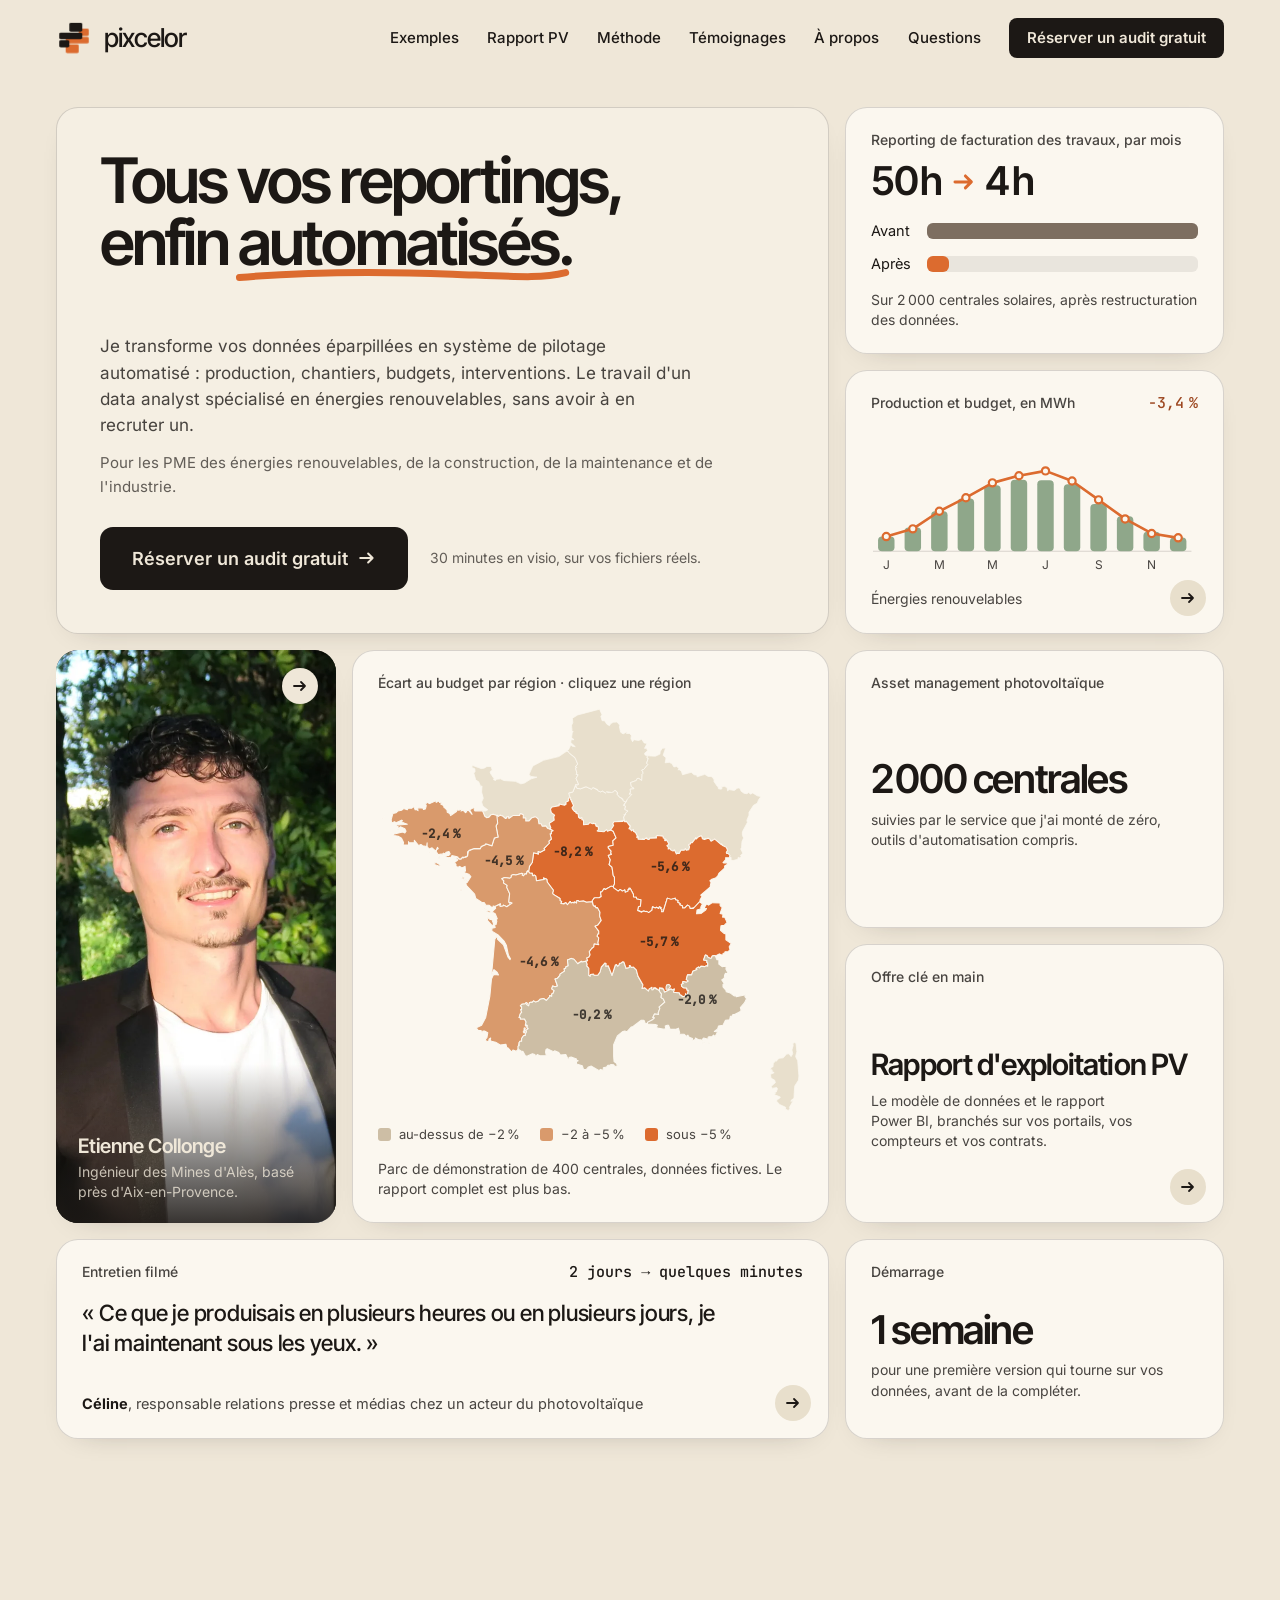
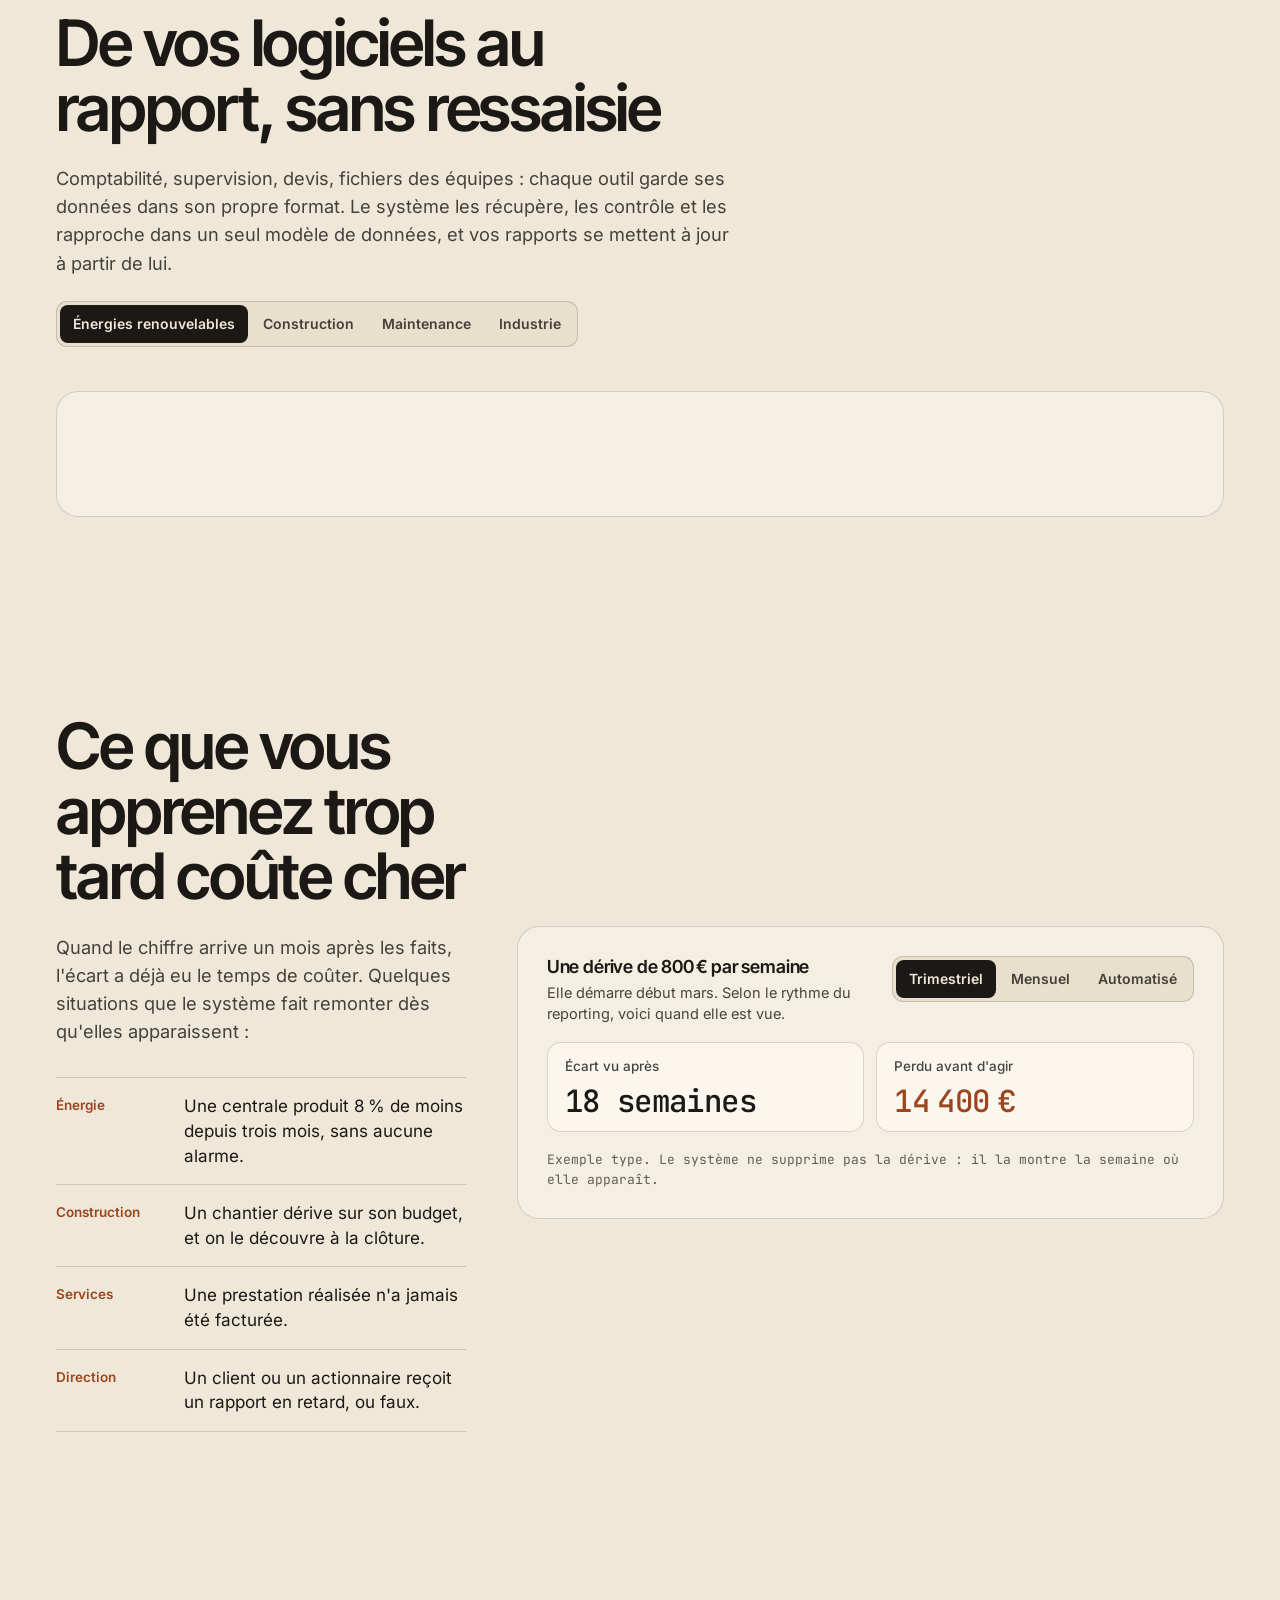
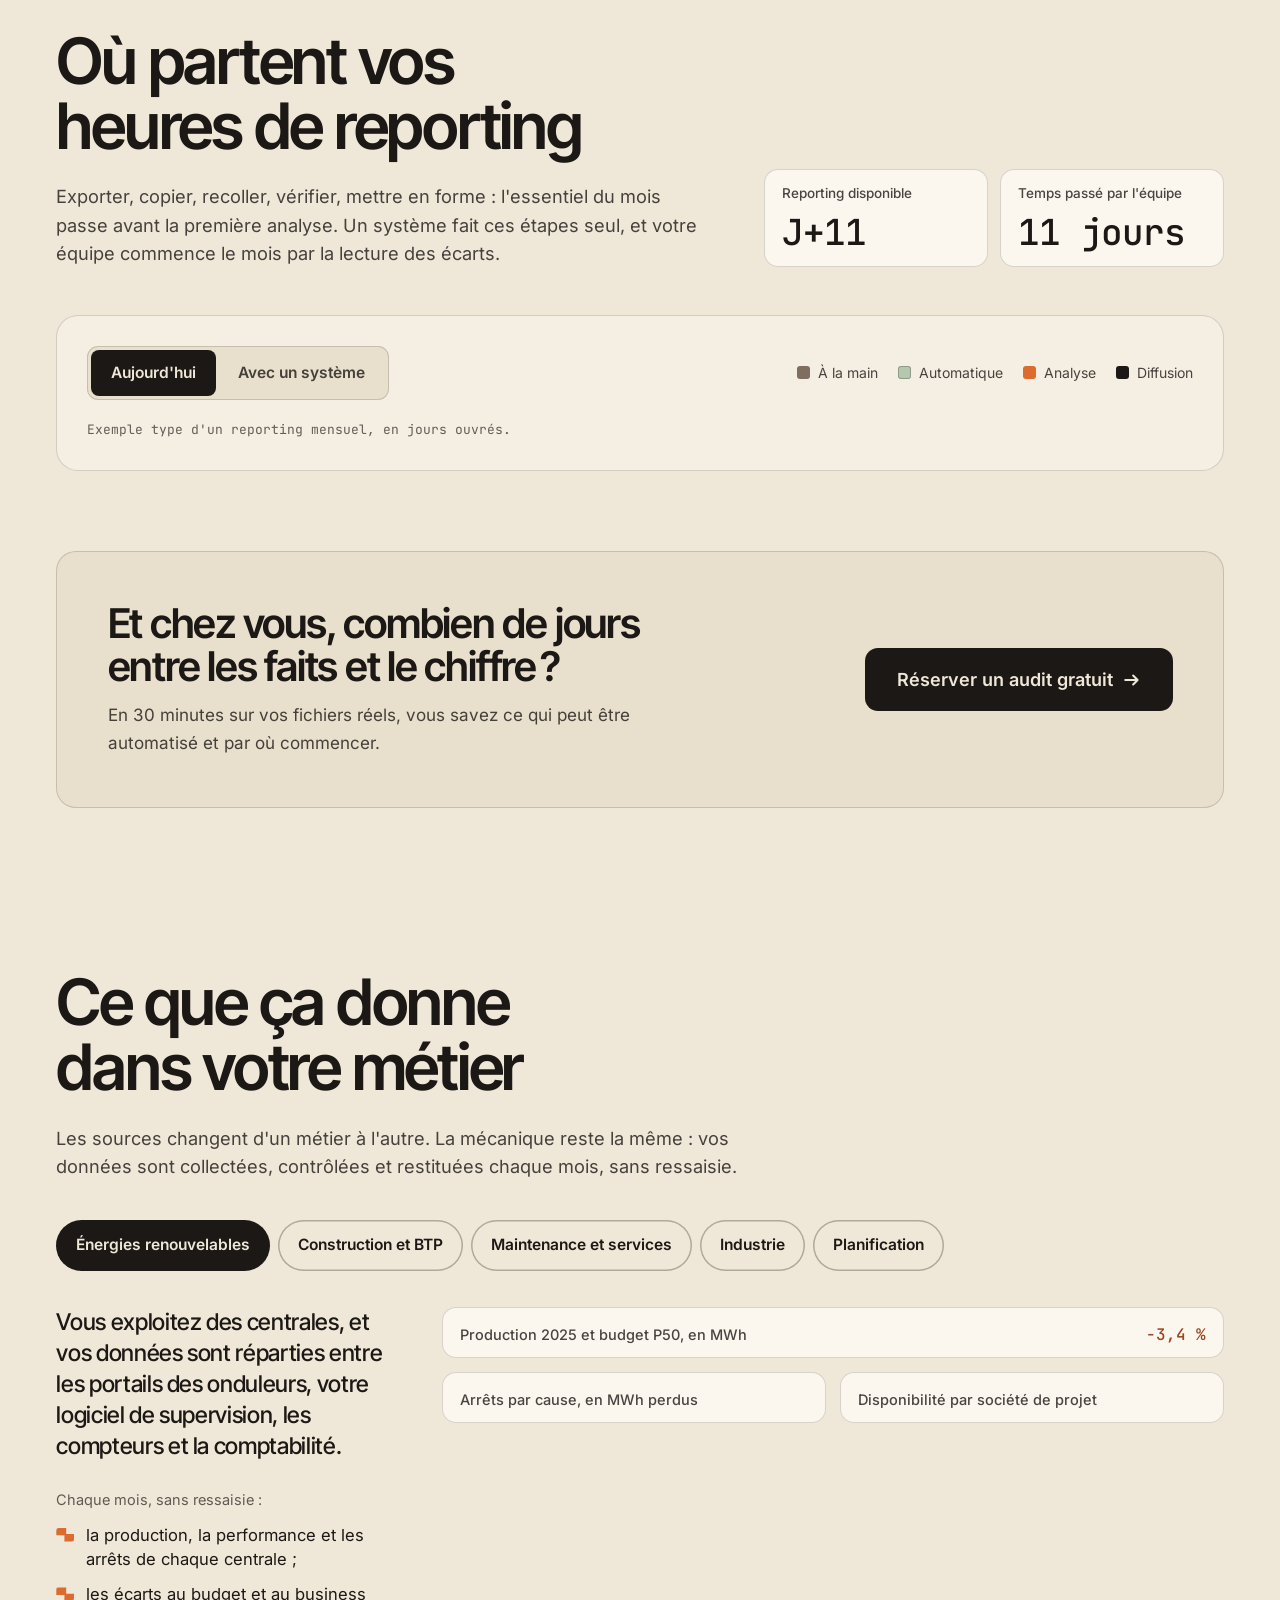
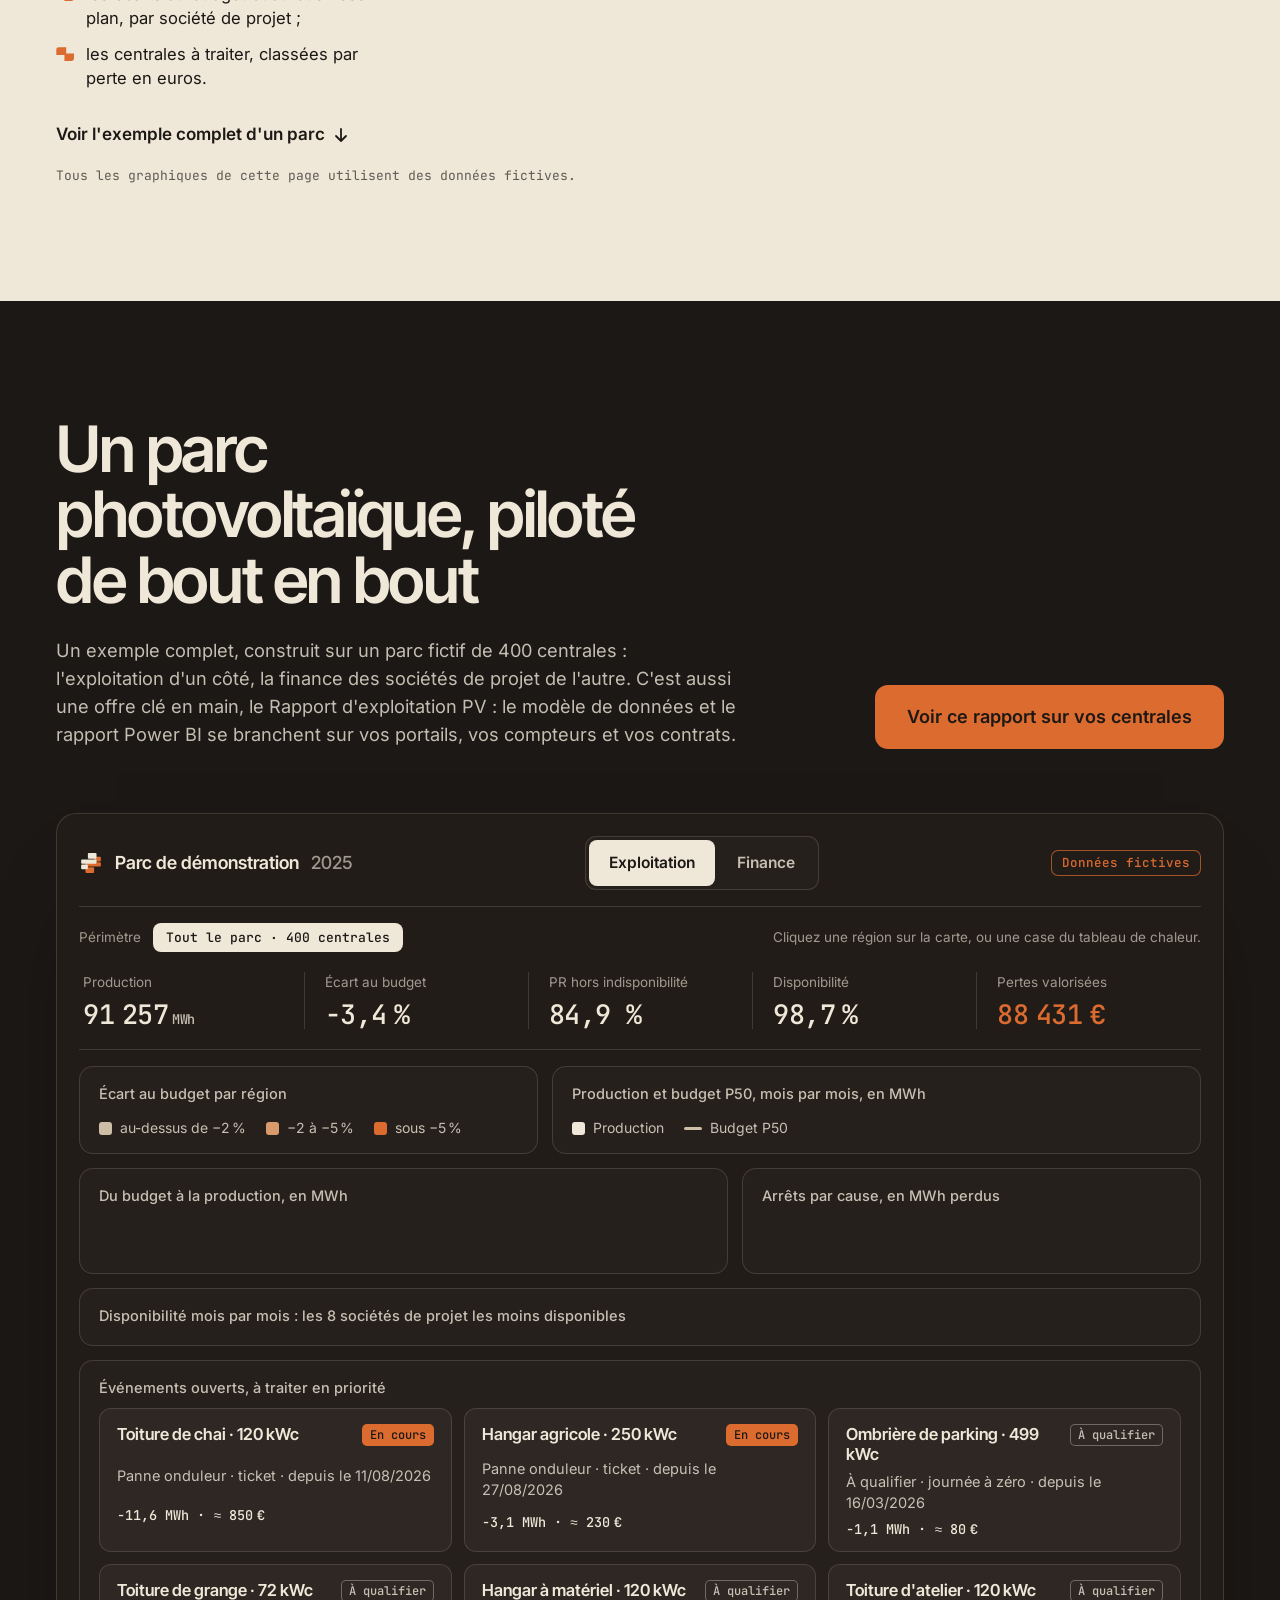
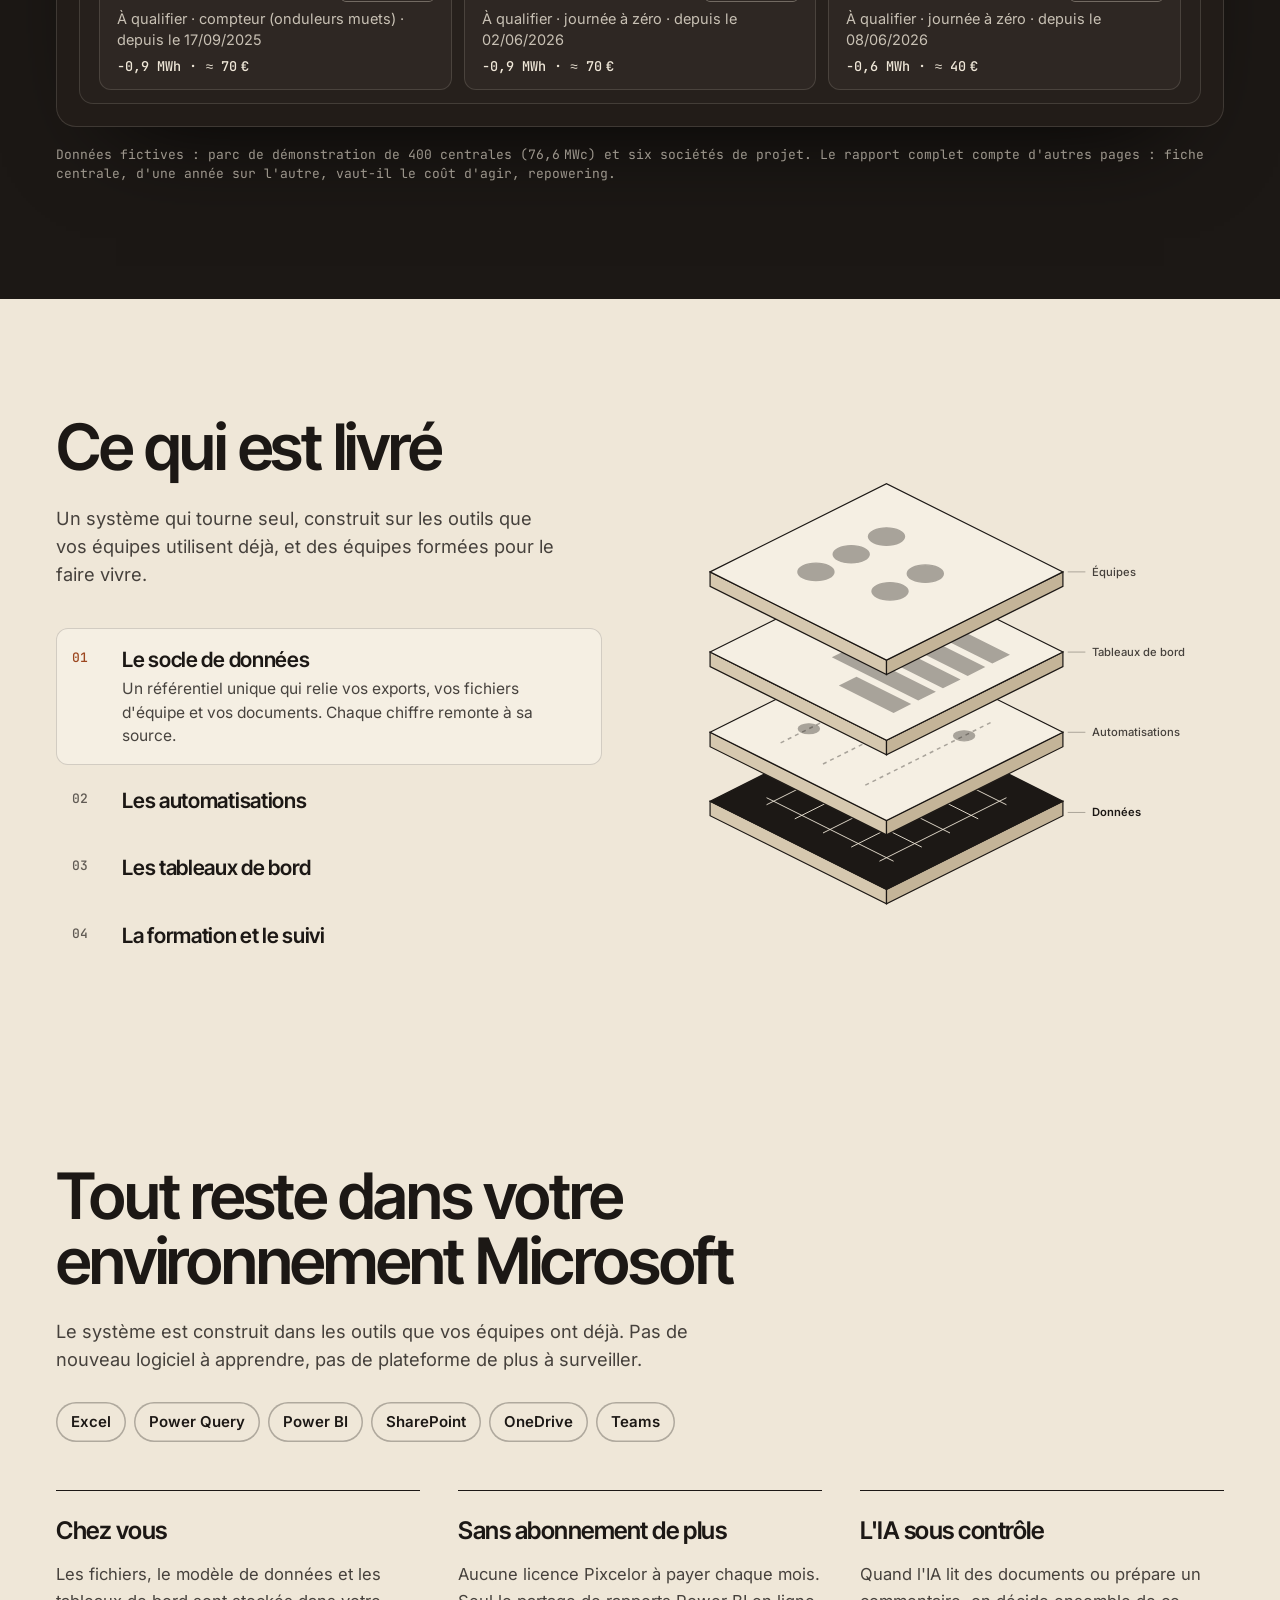
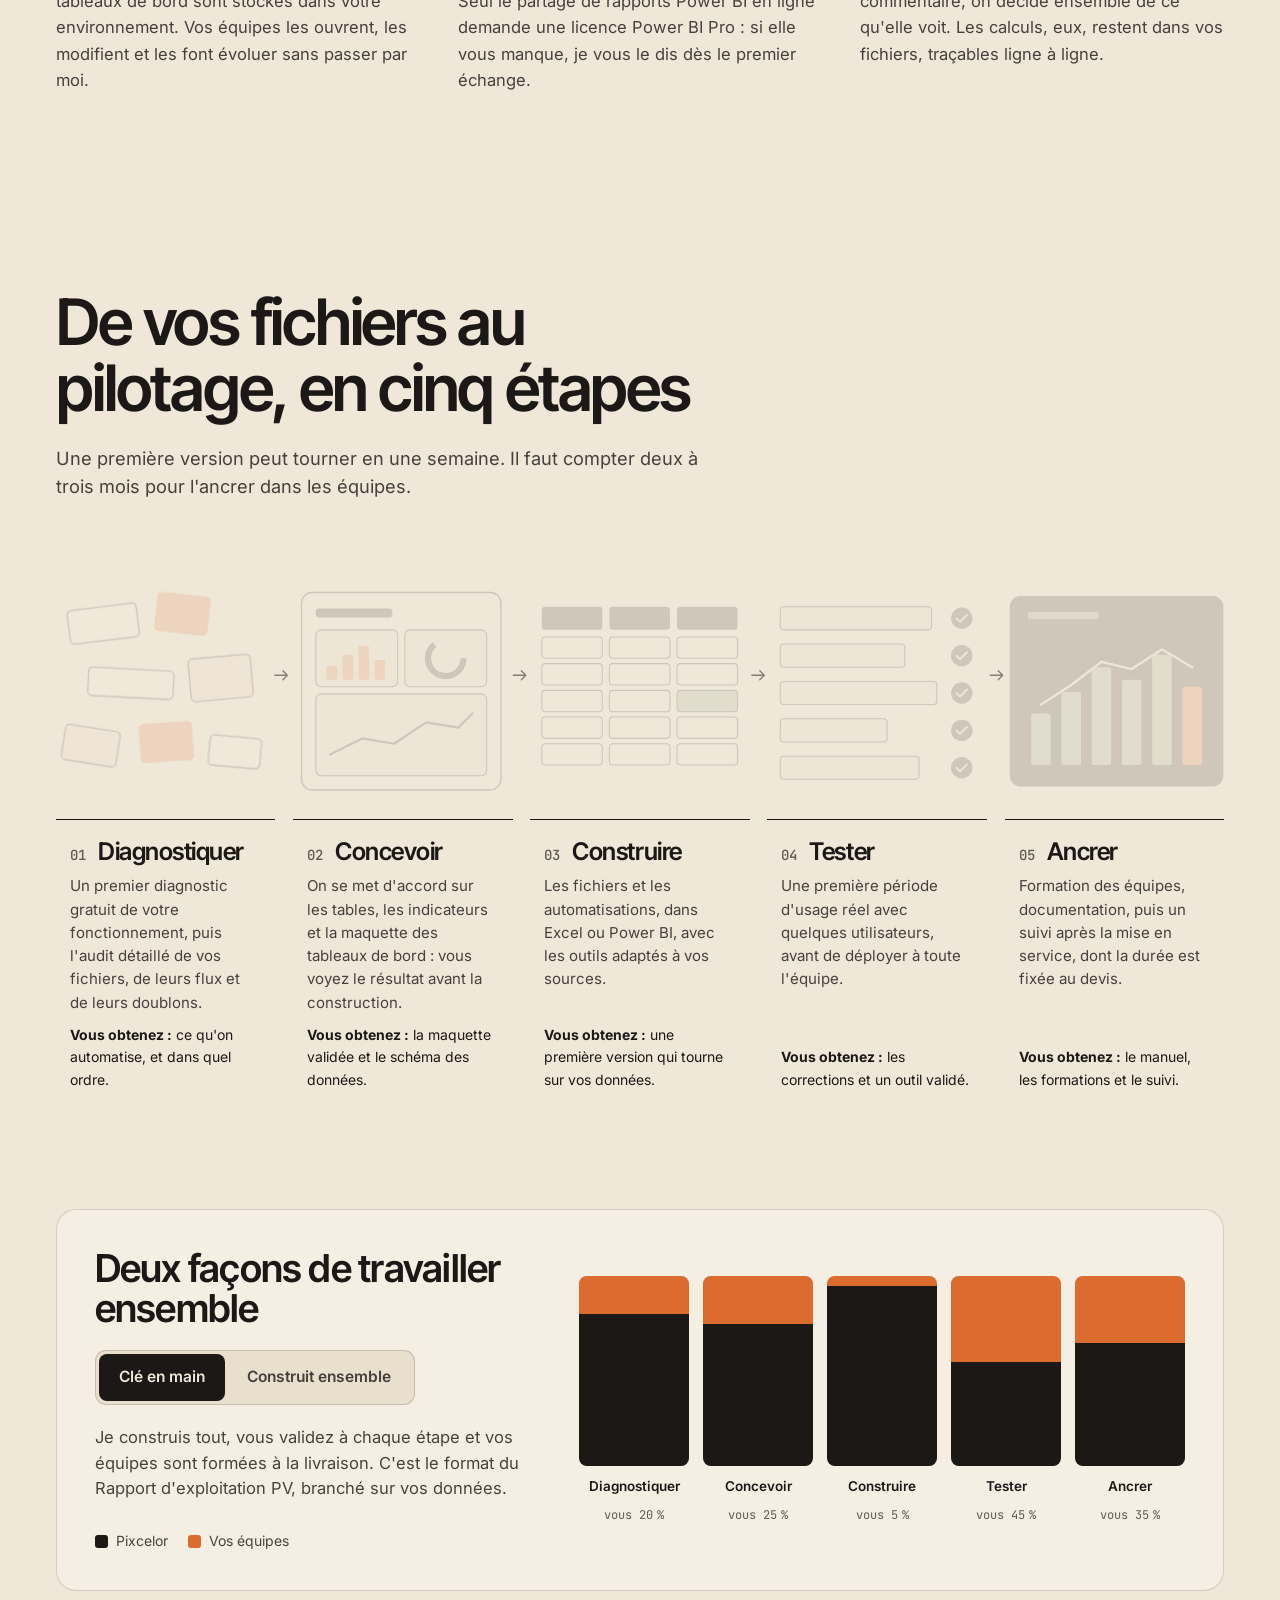
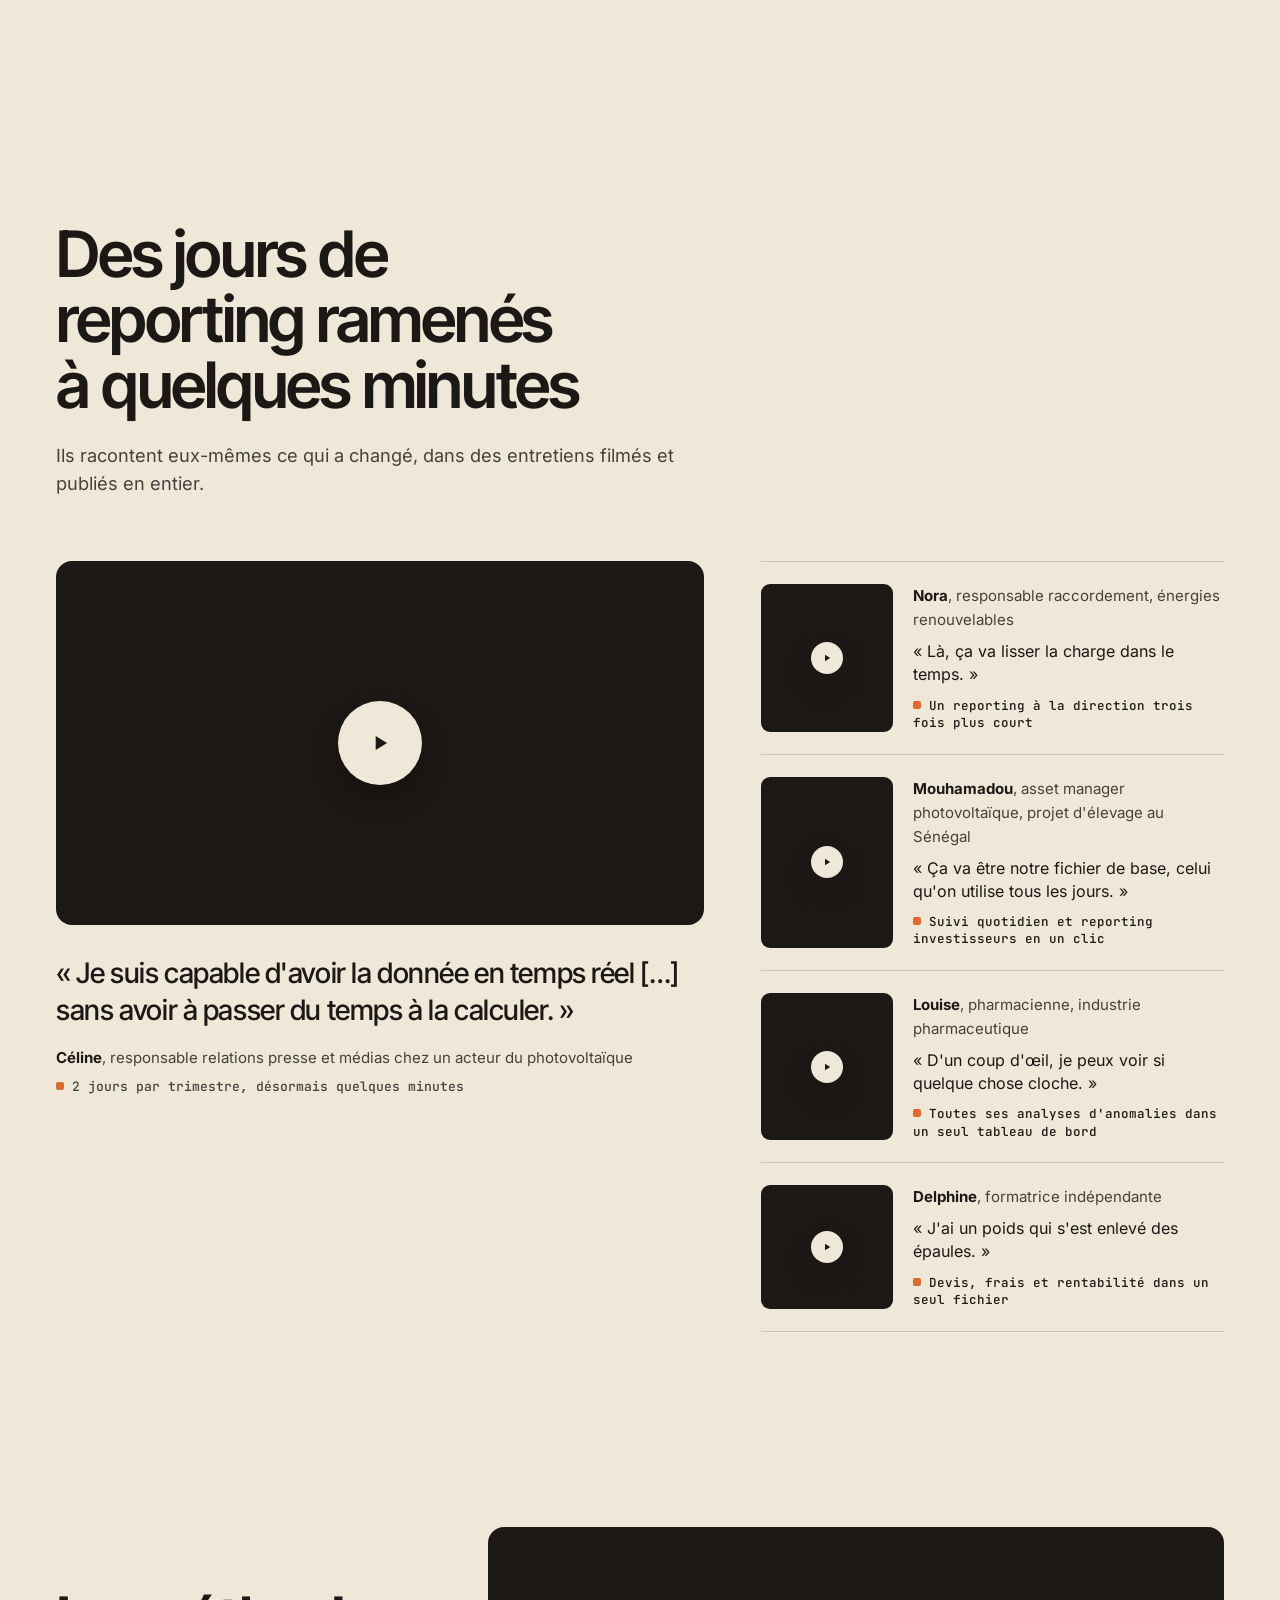
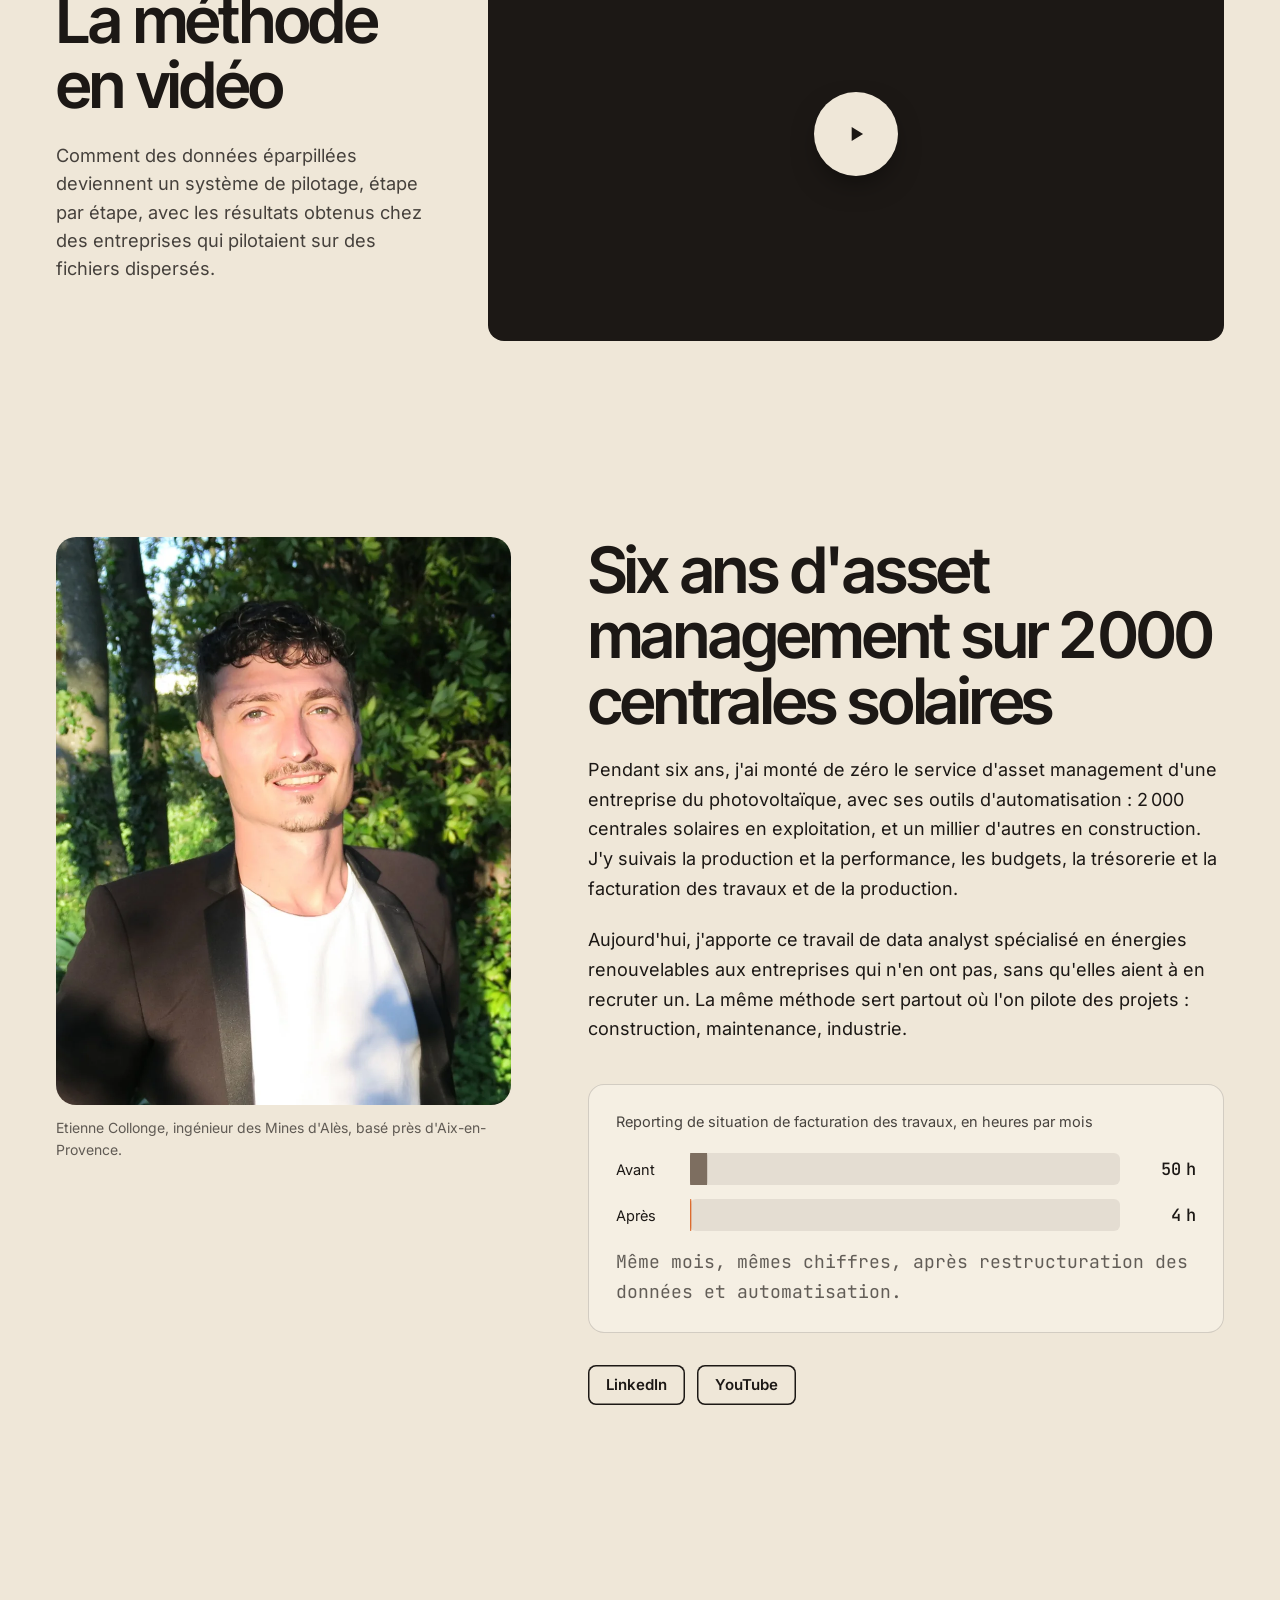
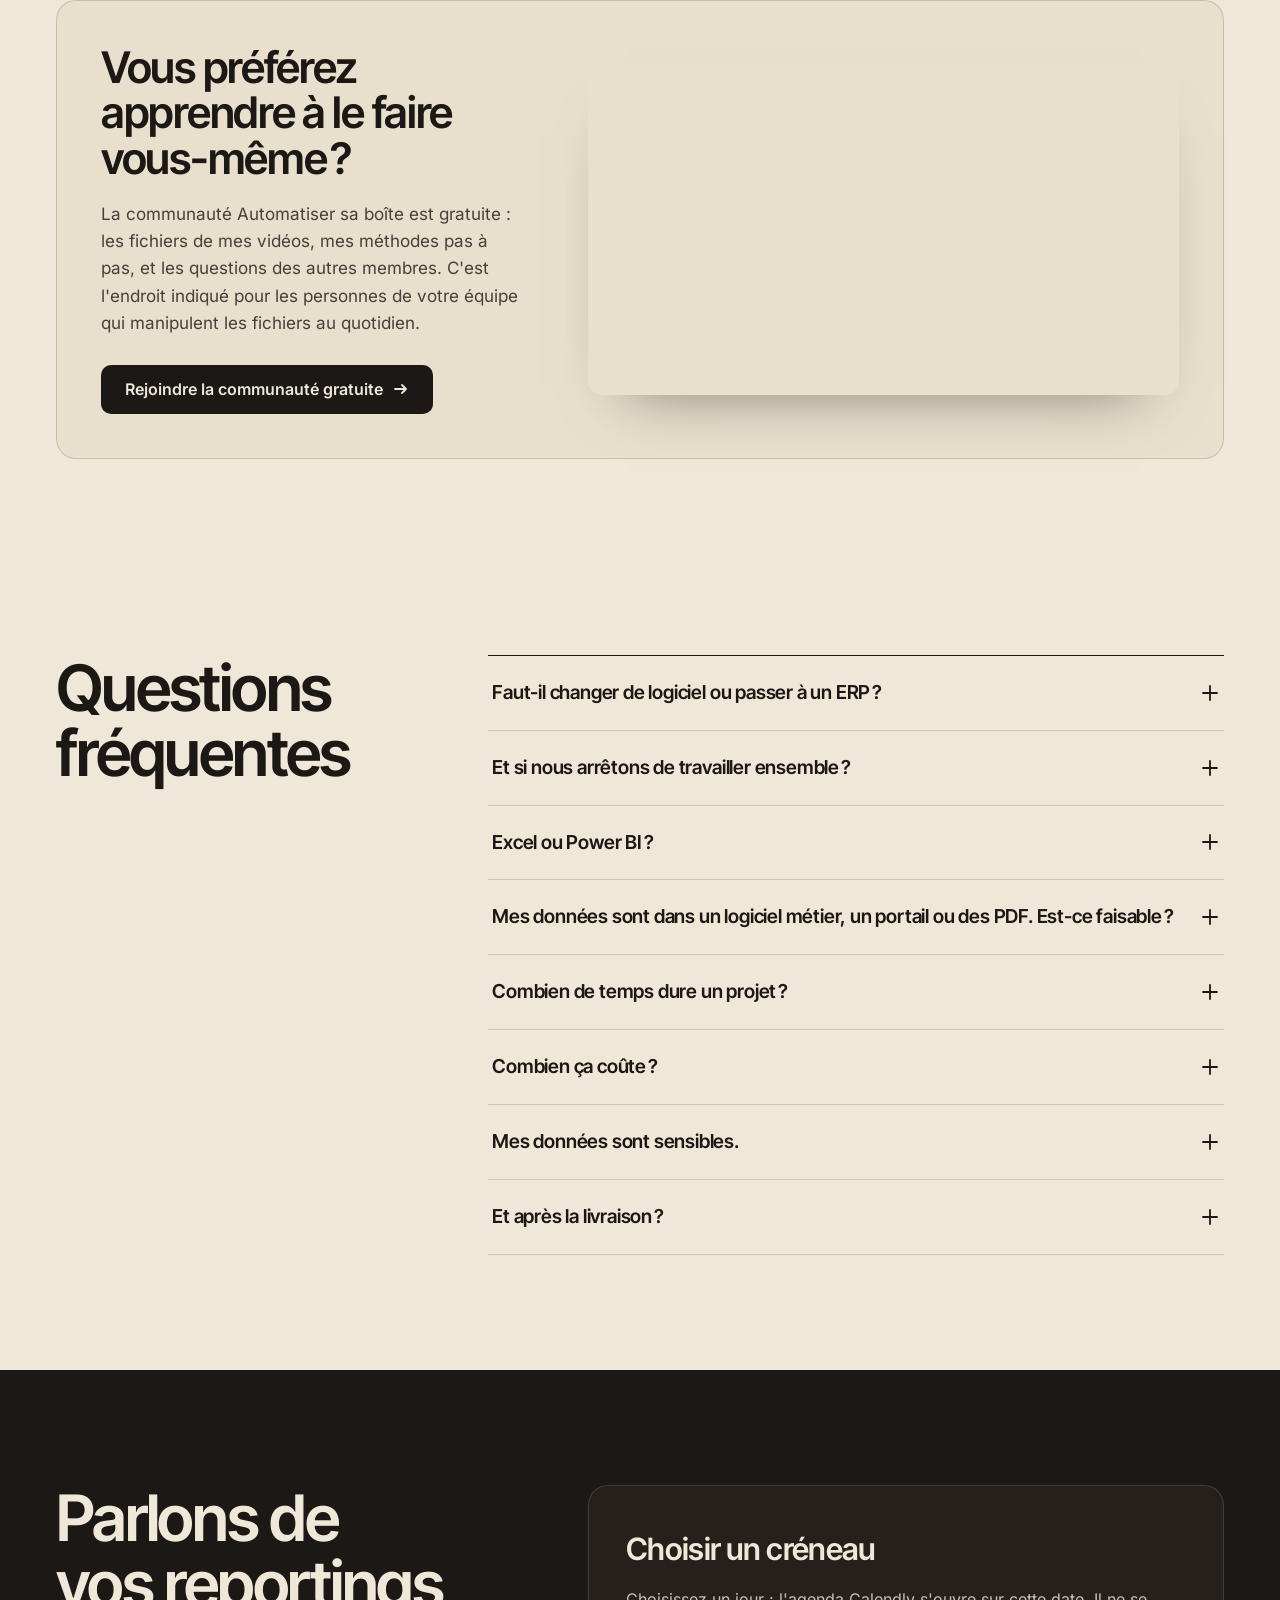
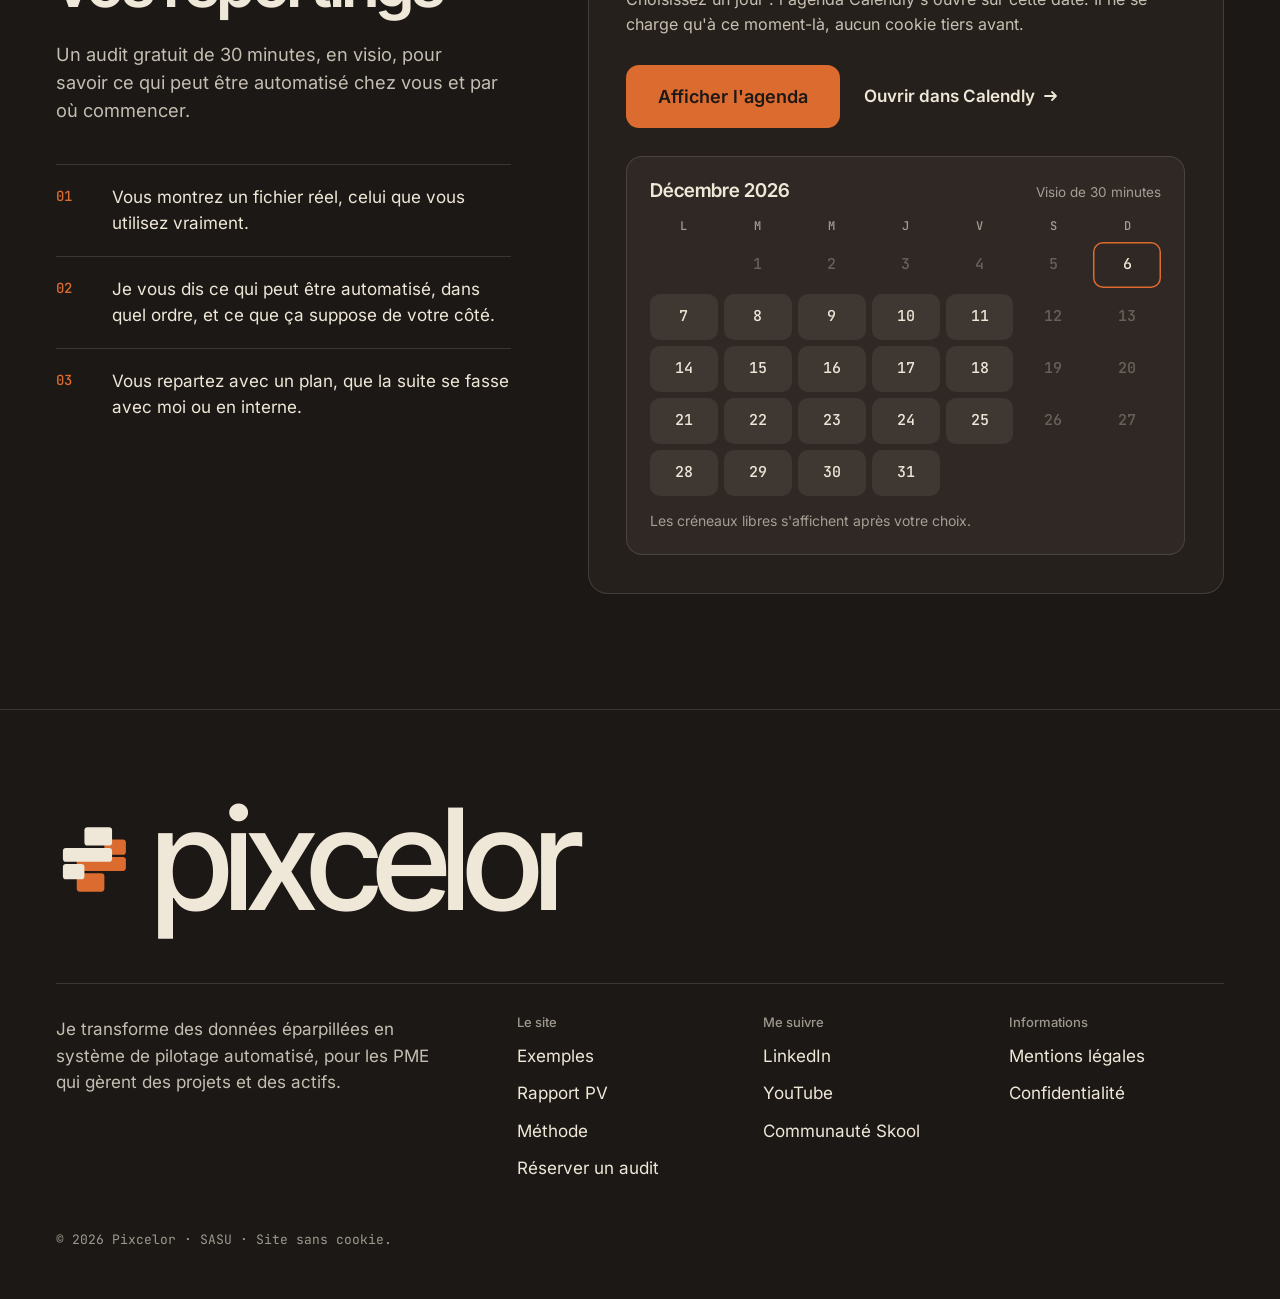
==== commit 21470df8: "Retrait des CGV et des CGU du site Rien ne se vend sur le site : les CGV sont jointes aux devis, les" ====
--- a/index.html
+++ b/index.html
@@ -728,7 +728,7 @@
       <p>Je transforme des données éparpillées en système de pilotage automatisé, pour les PME qui gèrent des projets et des actifs.</p>
       <div><h2>Le site</h2><ul><li><a href="#exemples">Exemples</a></li><li><a href="#rapport-pv">Rapport PV</a></li><li><a href="#methode">Méthode</a></li><li><a href="#reserver">Réserver un audit</a></li></ul></div>
       <div><h2>Me suivre</h2><ul><li><a href="https://www.linkedin.com/in/etienne-collonge/" rel="noopener" target="_blank">LinkedIn</a></li><li><a href="https://www.youtube.com/@EtienneCollonge" rel="noopener" target="_blank">YouTube</a></li><li><a href="https://www.skool.com/excel-systems-architect-6419/about" rel="noopener" target="_blank">Communauté Skool</a></li></ul></div>
-      <div><h2>Informations</h2><ul><li><a href="mentions-legales/">Mentions légales</a></li><li><a href="conditions-generales-de-vente/">CGV</a></li><li><a href="conditions-generales-dutilisation/">CGU</a></li><li><a href="politique-de-confidentialite/">Confidentialité</a></li></ul></div>
+      <div><h2>Informations</h2><ul><li><a href="mentions-legales/">Mentions légales</a></li><li><a href="politique-de-confidentialite/">Confidentialité</a></li></ul></div>
     </div>
     <p class="footer-base">© <span data-year>2026</span> Pixcelor · SASU · Site sans cookie.</p>
   </div>
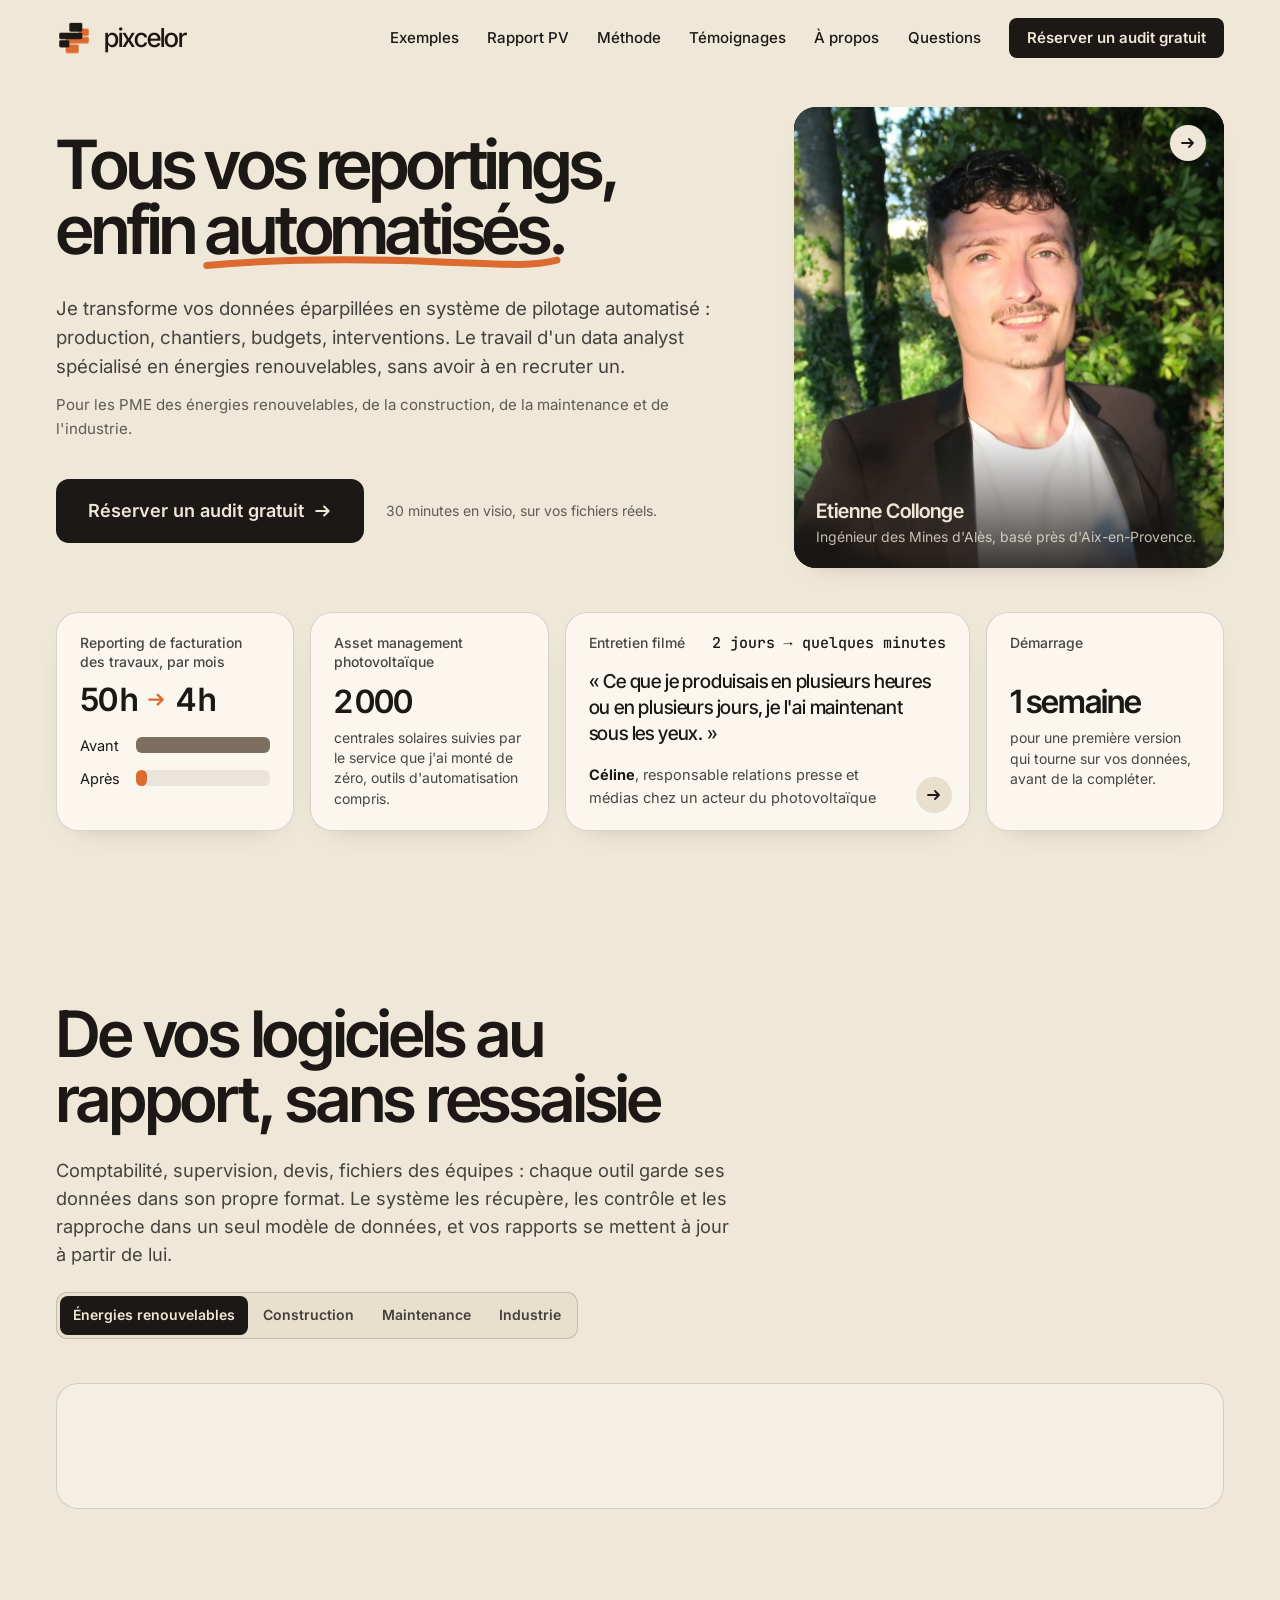
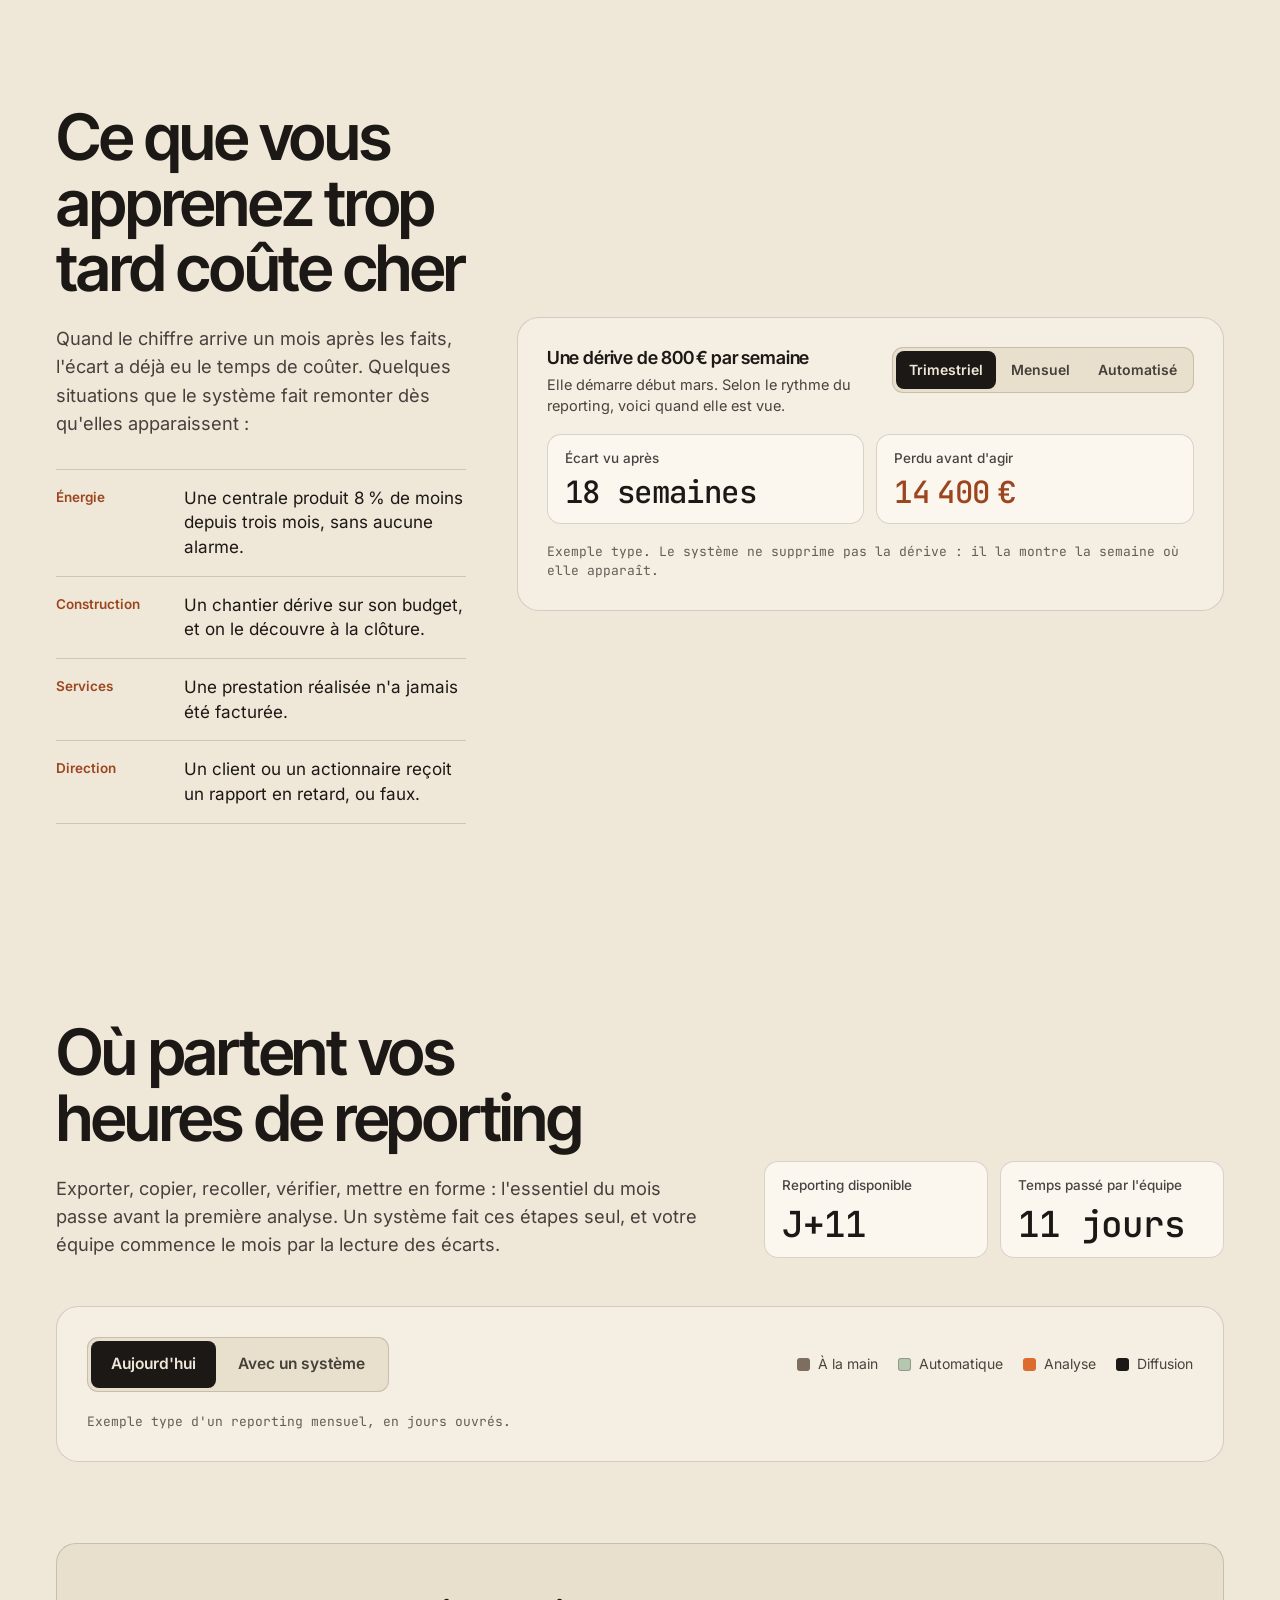
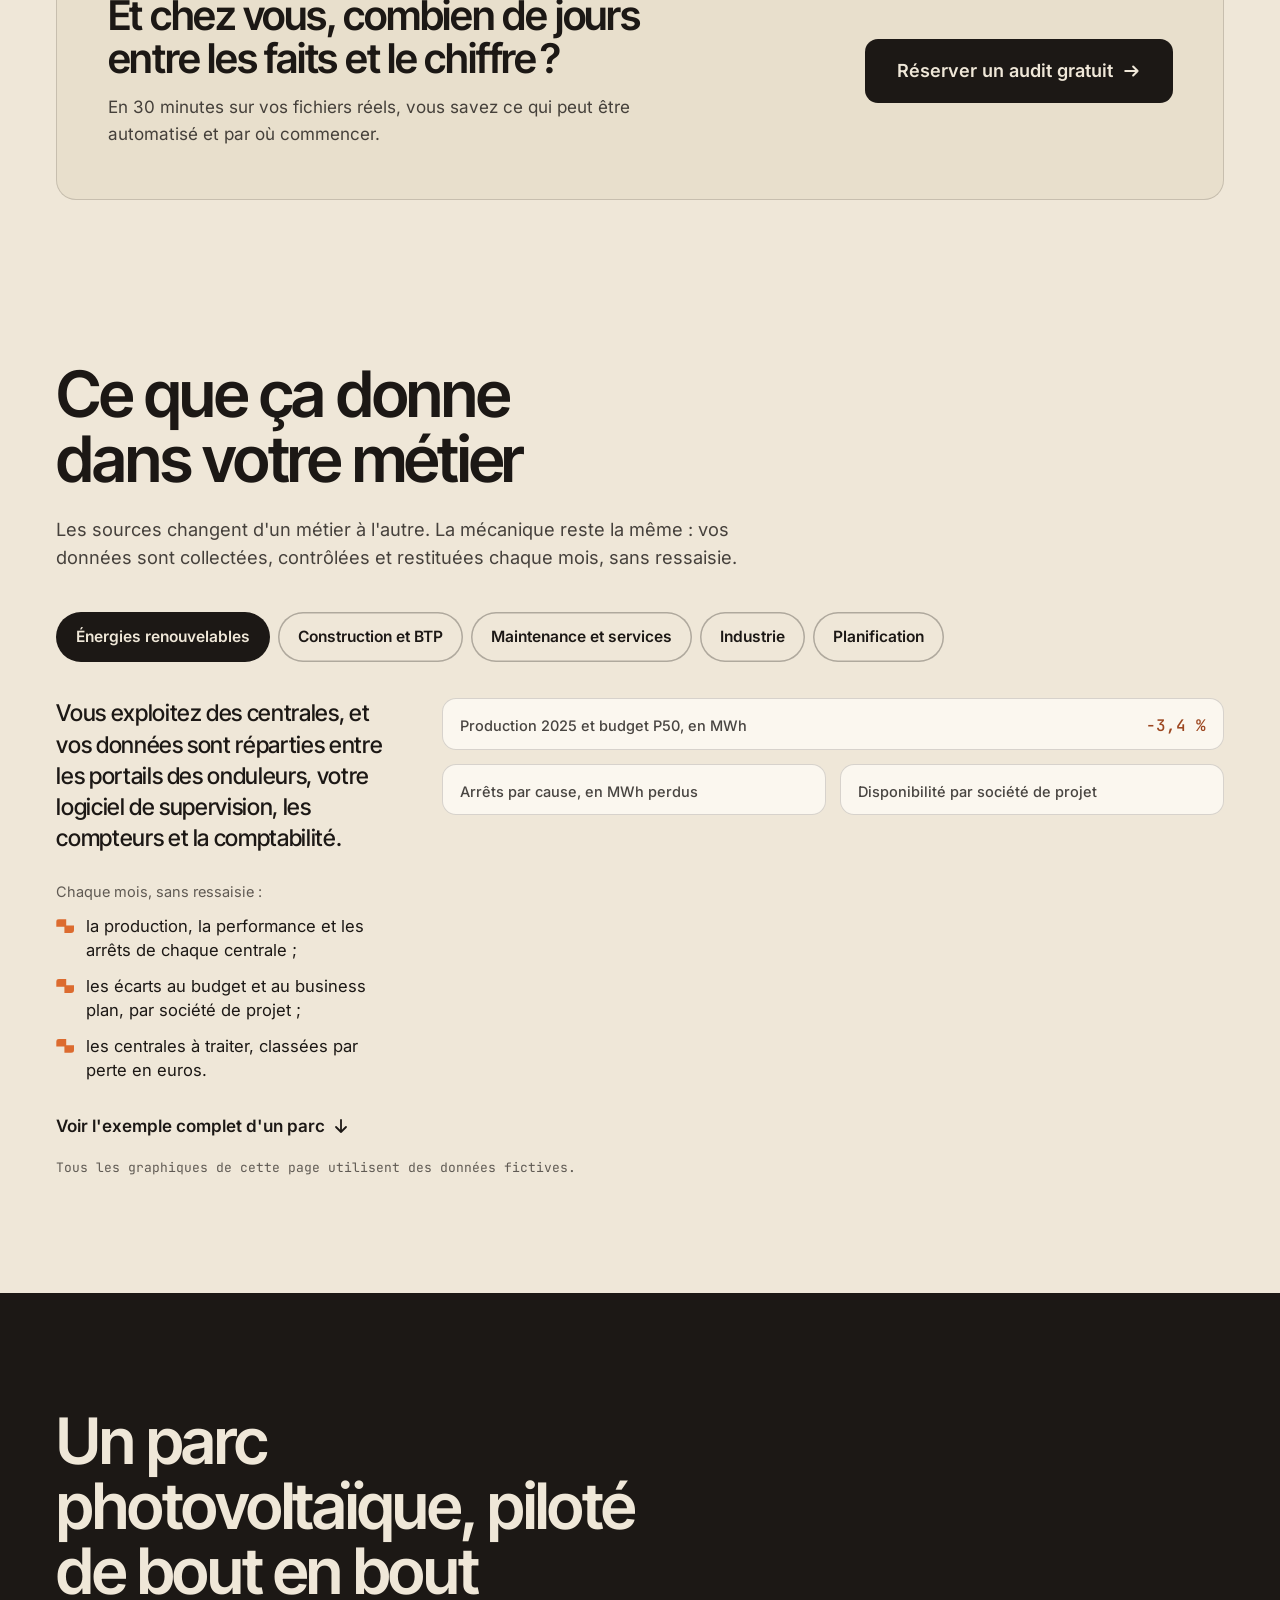
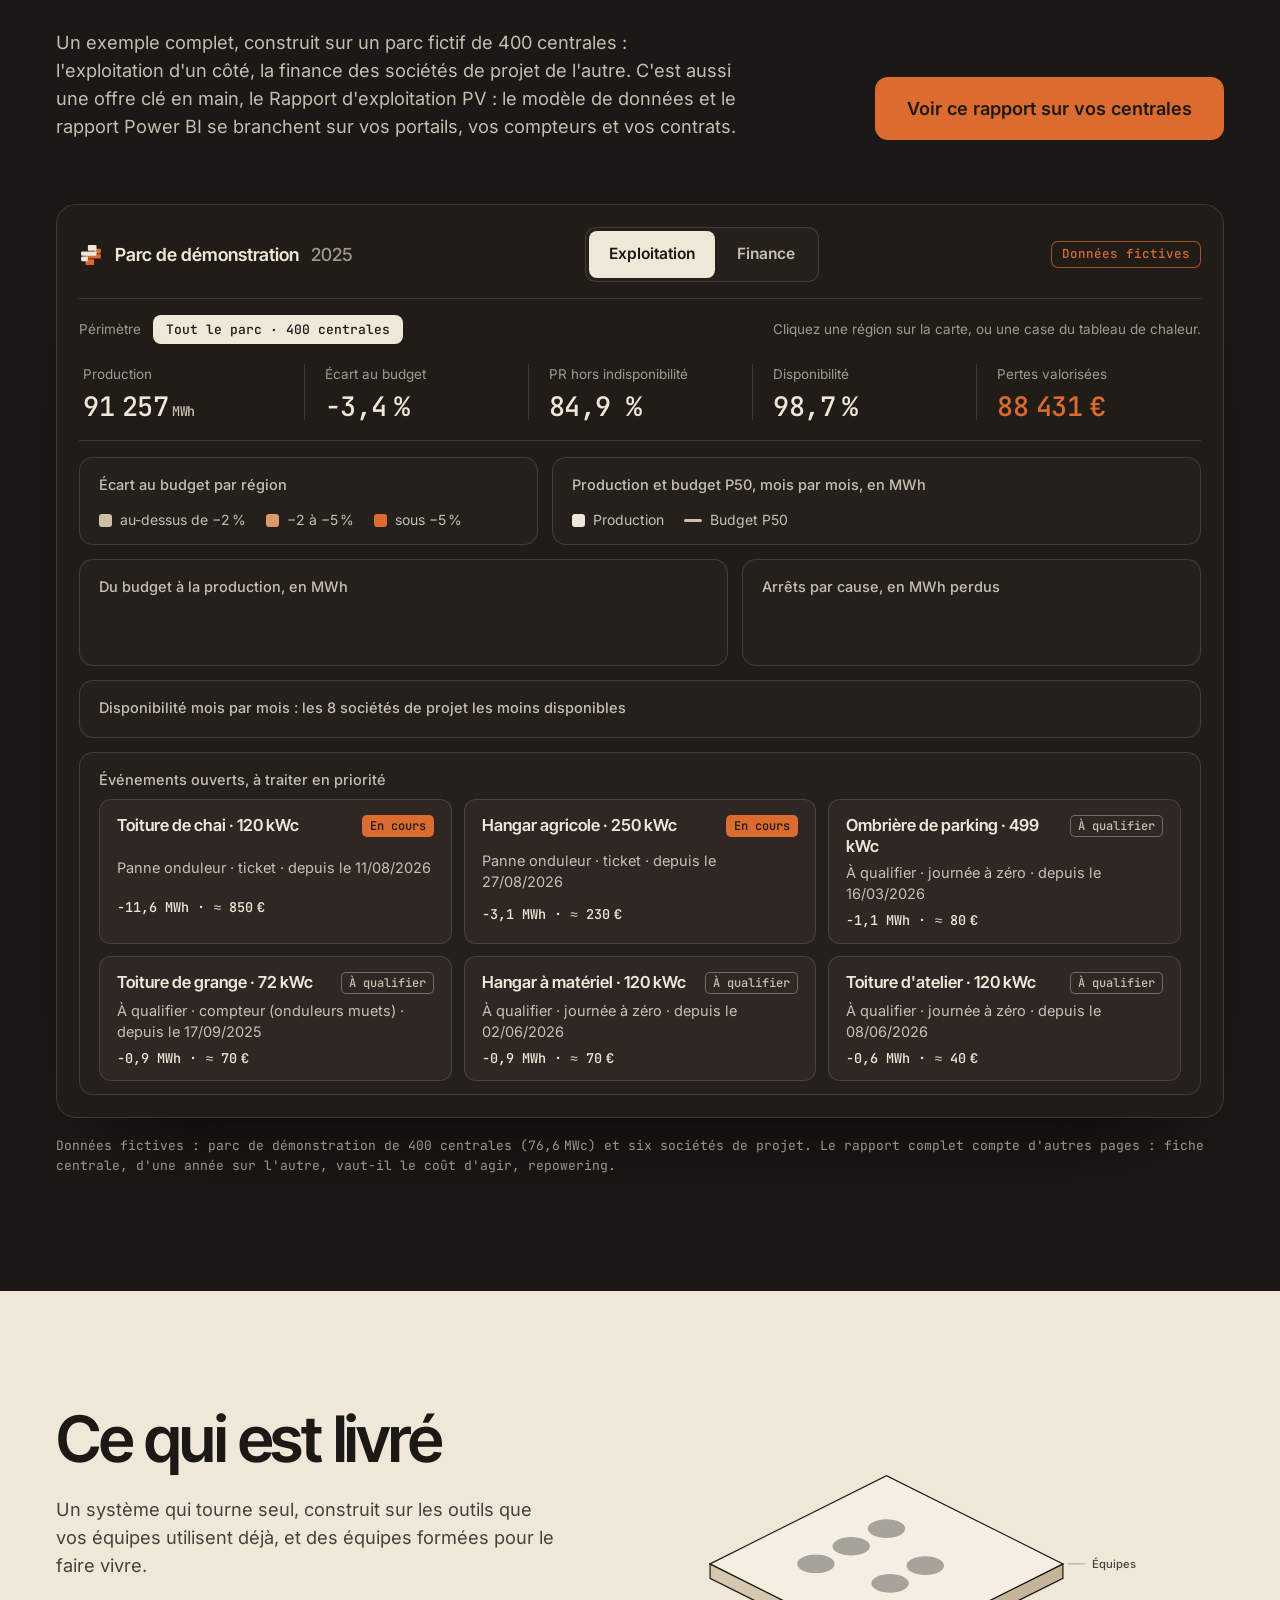
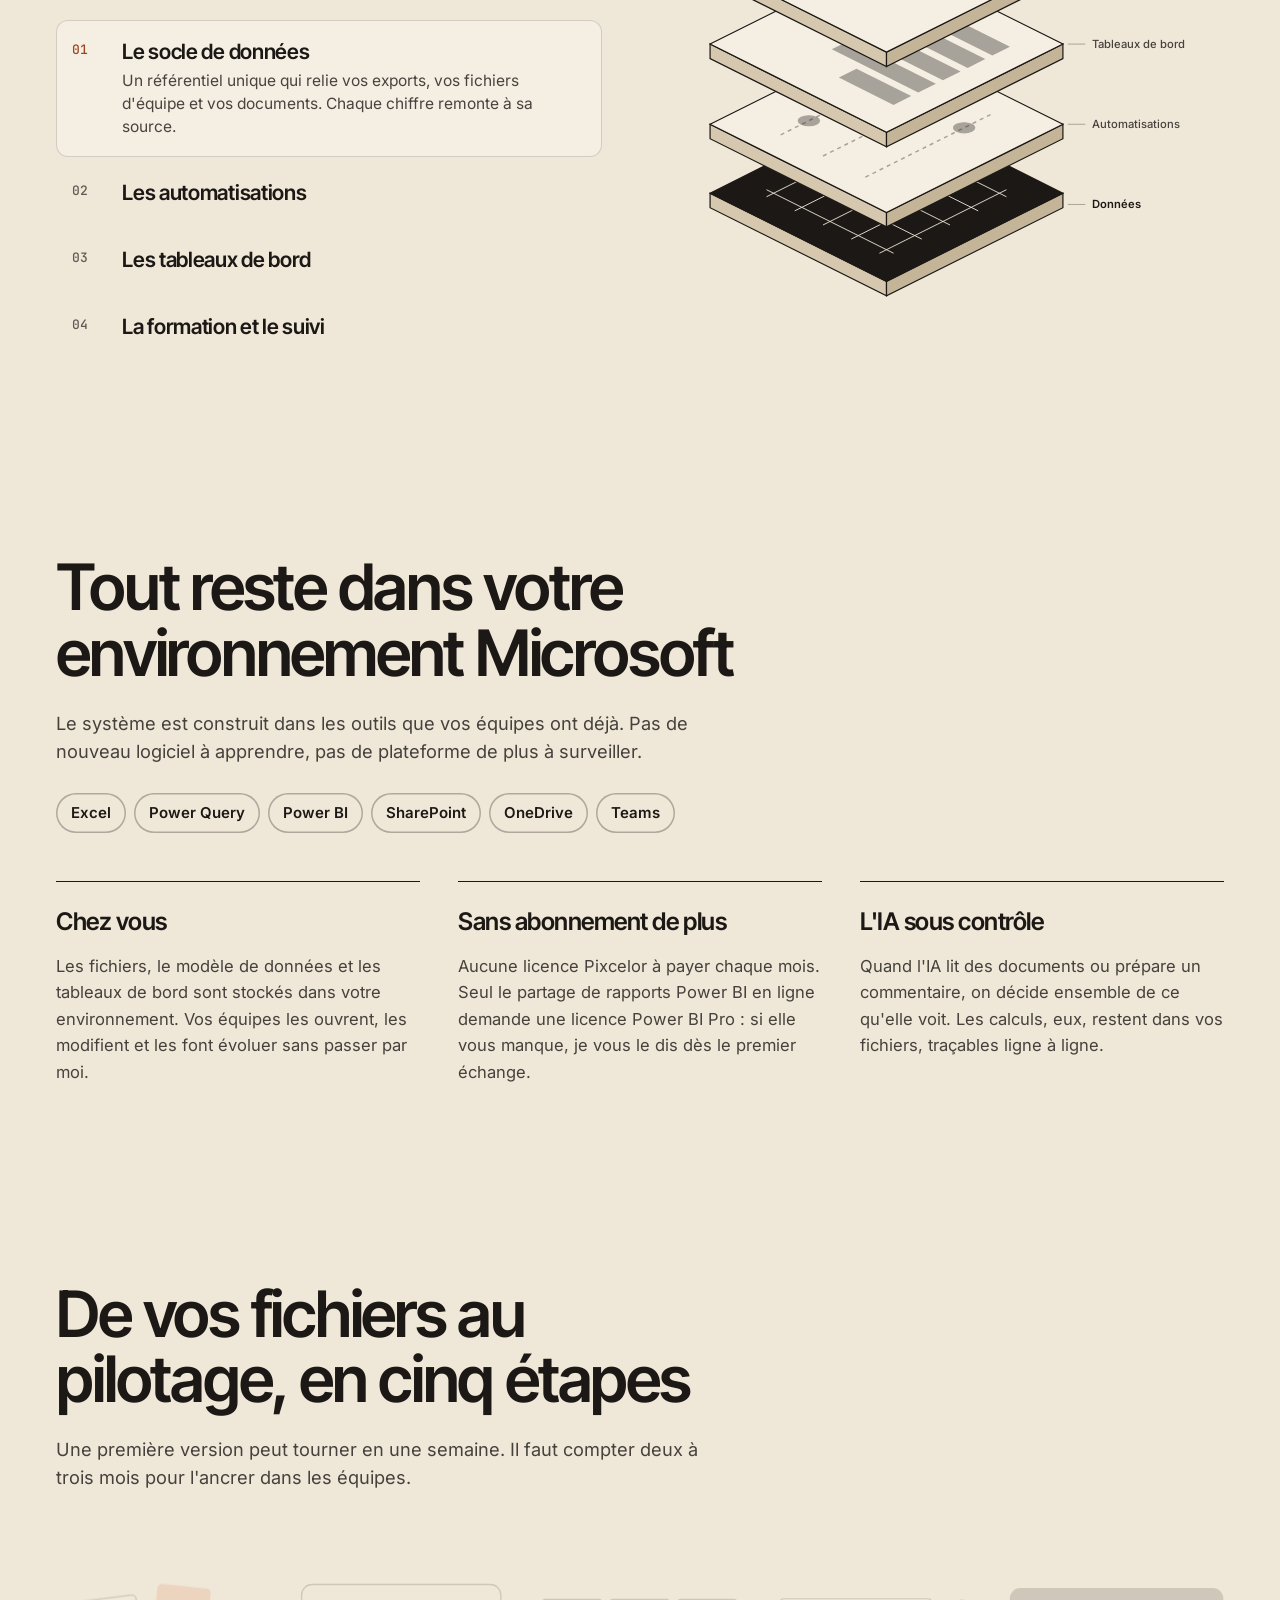
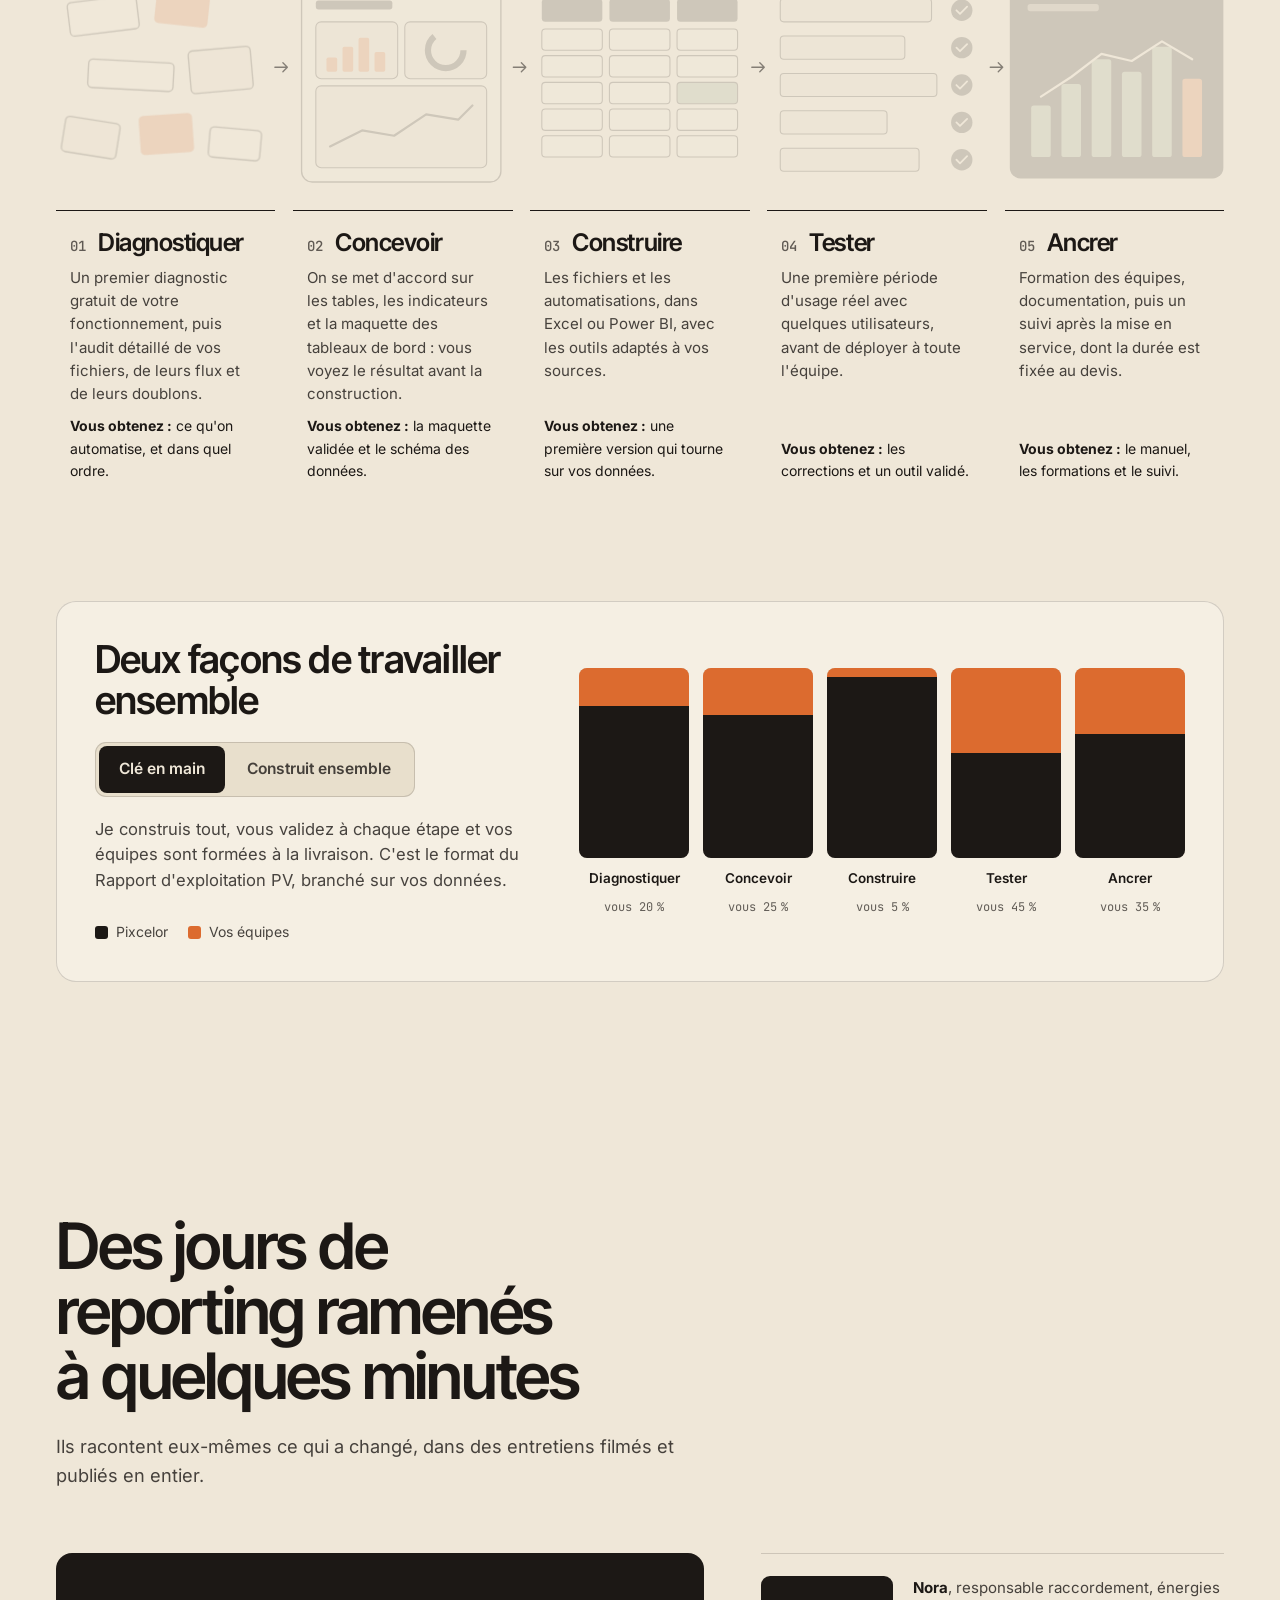
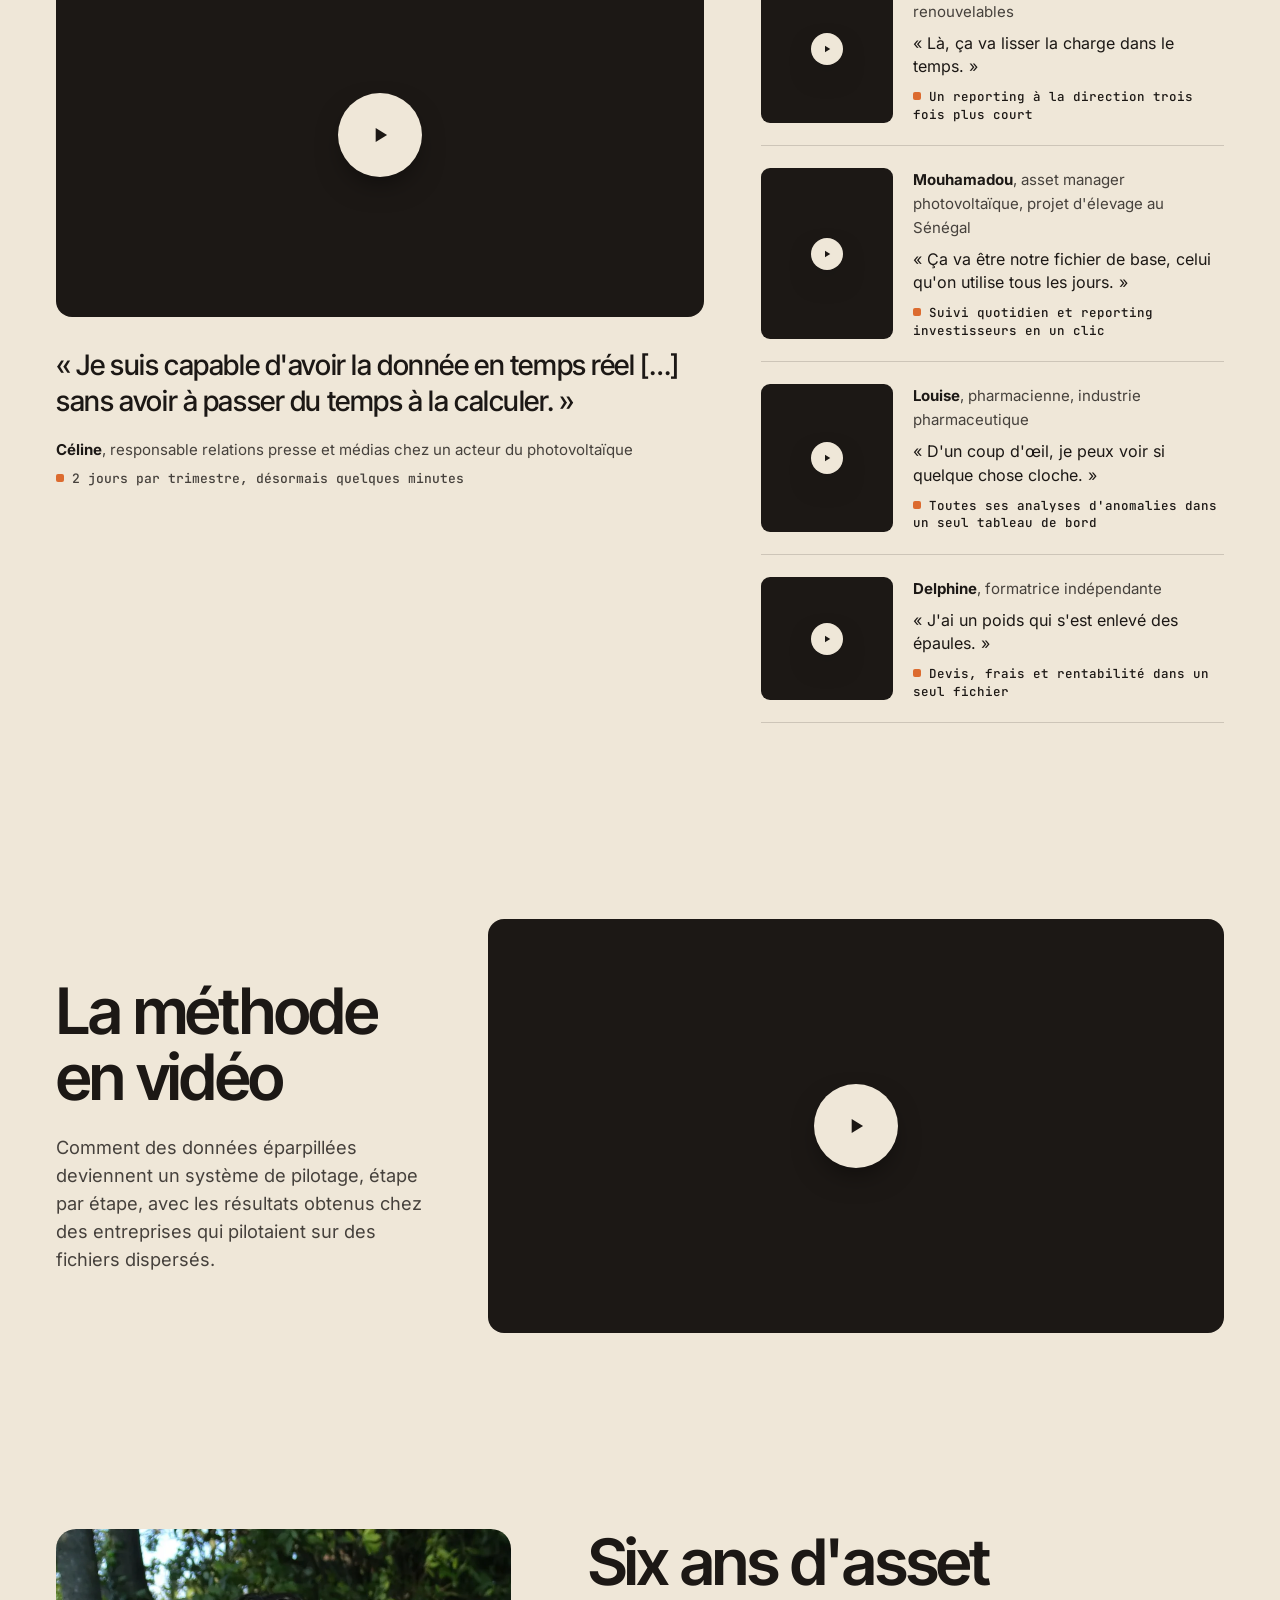
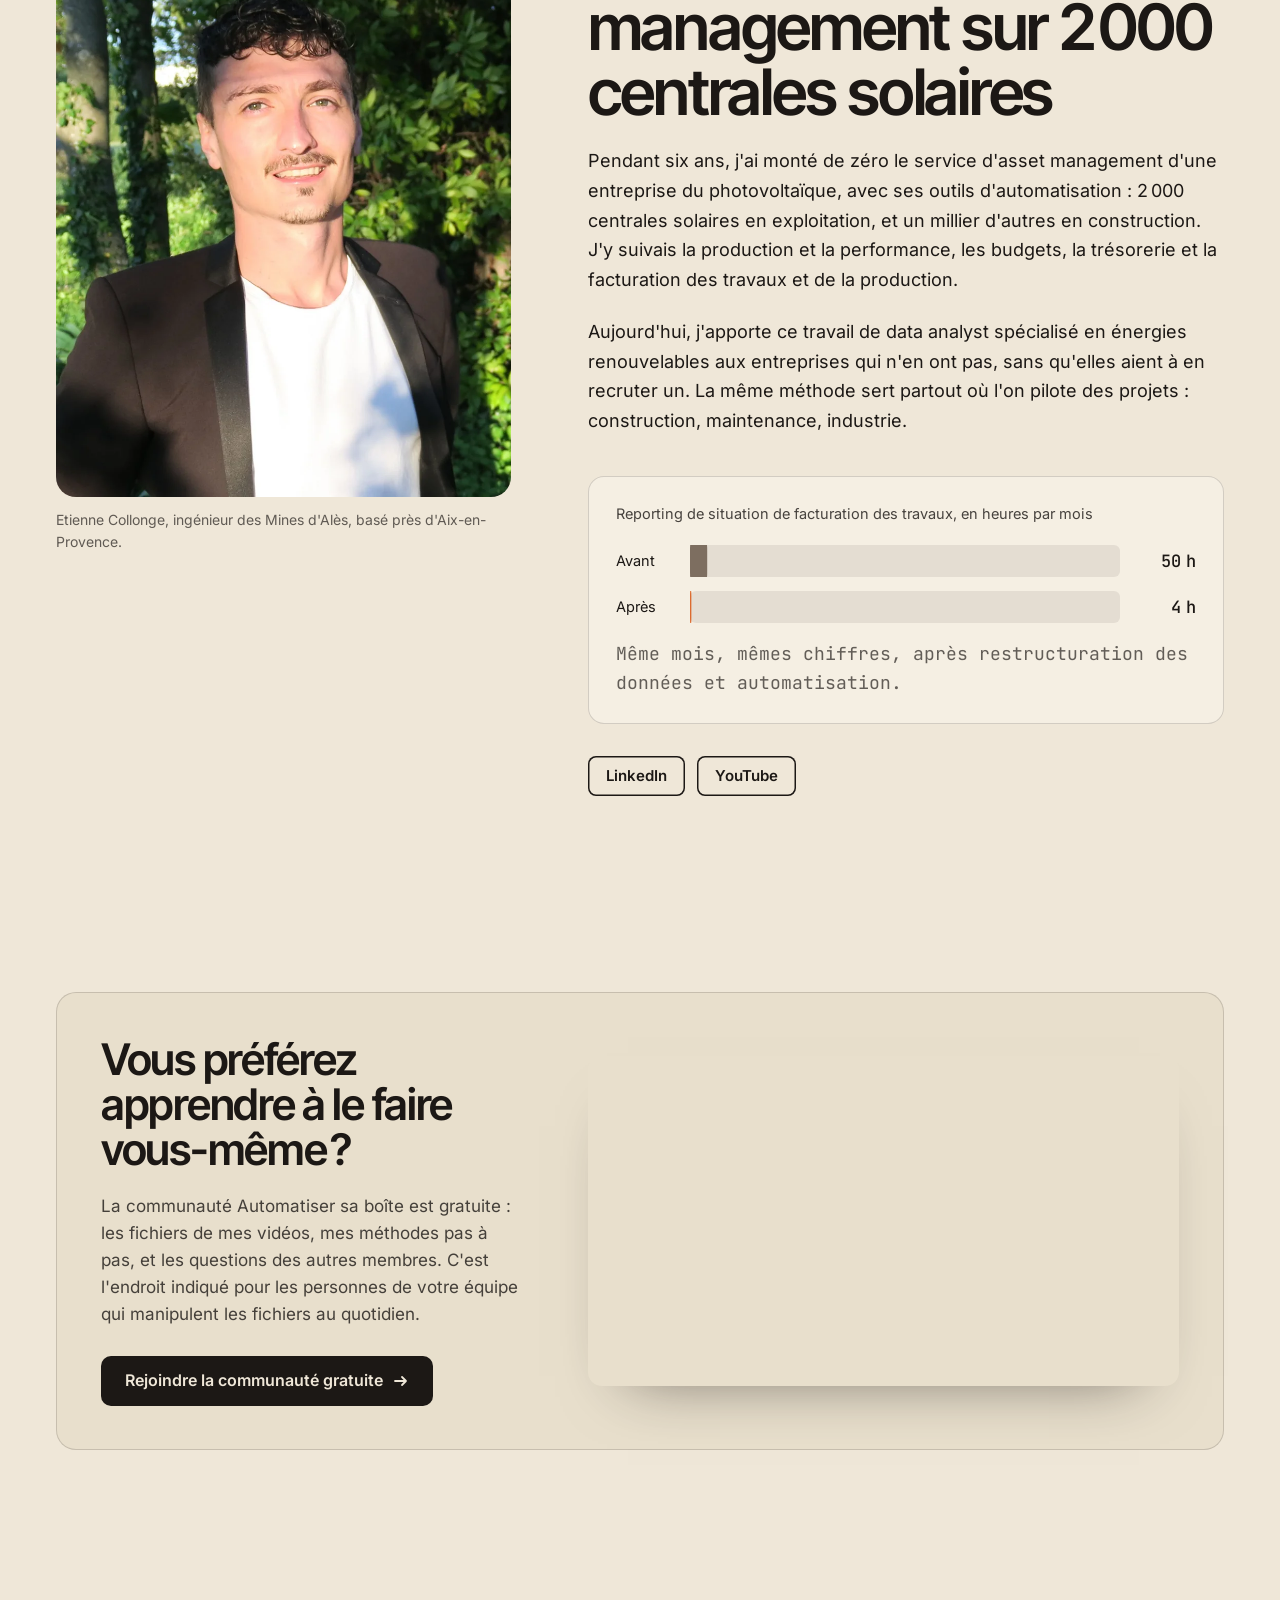
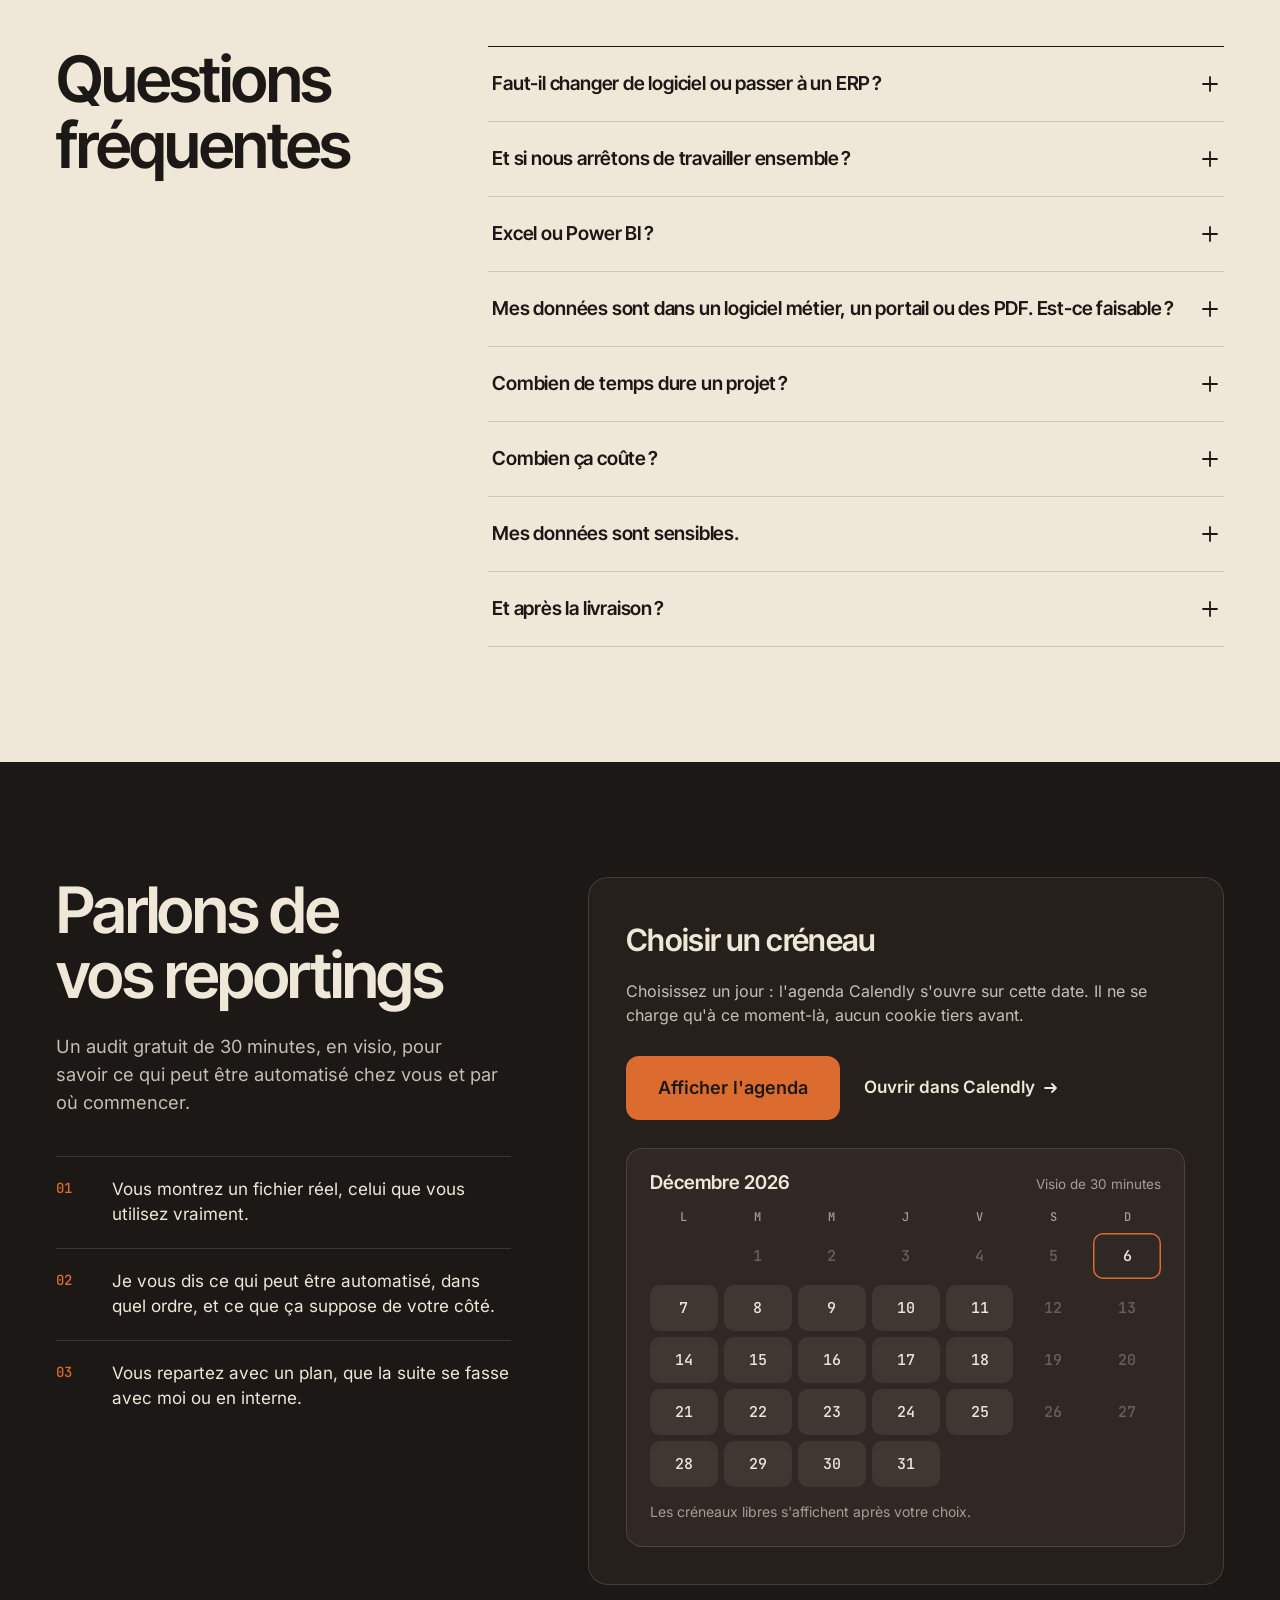
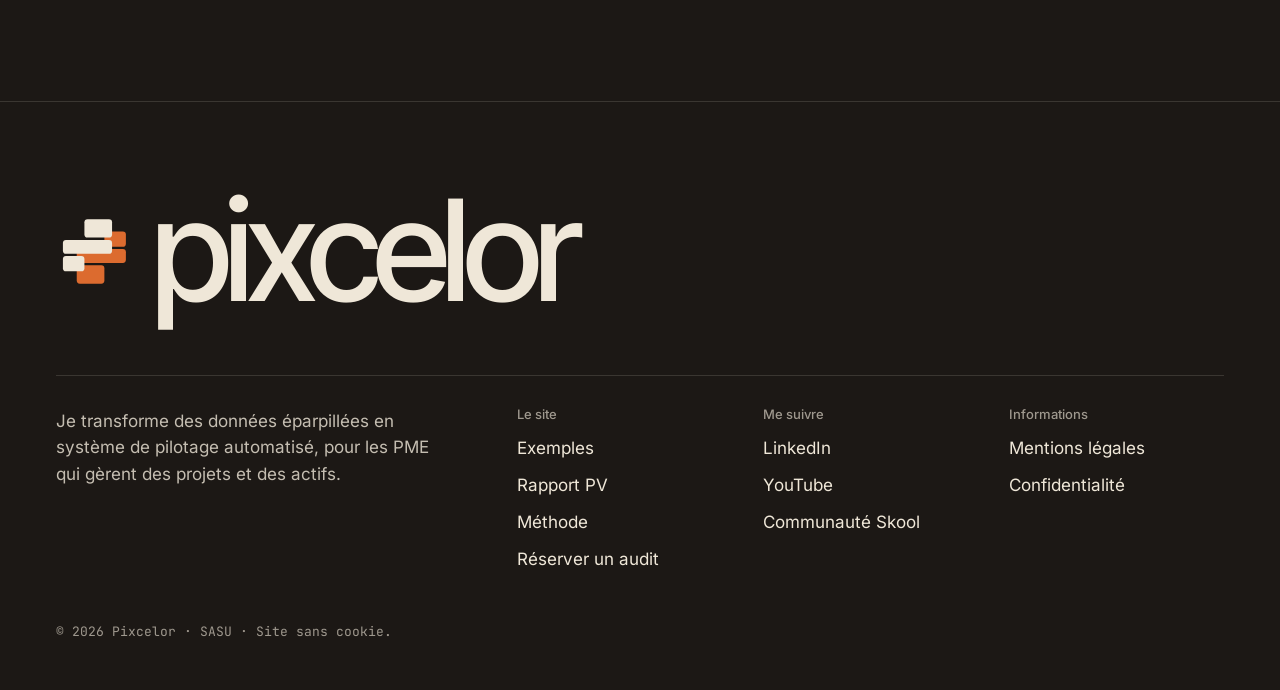
==== commit 5633346c: "Accueil hiérarchisé : titre, photo, puis preuves La proposition de valeur passe en premier, seule et" ====
--- a/index.html
+++ b/index.html
@@ -18,10 +18,10 @@
 <link rel="apple-touch-icon" href="assets/img/apple-touch-icon.png">
 <link rel="preload" href="assets/fonts/InterTight-latin.woff2" as="font" type="font/woff2" crossorigin>
 <link rel="preload" href="assets/fonts/Inter-latin.woff2" as="font" type="font/woff2" crossorigin>
-<link rel="stylesheet" href="assets/css/site.css?v=23">
-<link rel="stylesheet" href="assets/css/bento.css?v=23">
-<script src="assets/js/data-demo.js?v=23" defer></script>
-<script src="assets/js/site.js?v=23" defer></script>
+<link rel="stylesheet" href="assets/css/site.css?v=24">
+<link rel="stylesheet" href="assets/css/bento.css?v=24">
+<script src="assets/js/data-demo.js?v=24" defer></script>
+<script src="assets/js/site.js?v=24" defer></script>
 </head>
 <body>
 <a class="skip" href="#contenu">Aller au contenu</a>
@@ -52,78 +52,54 @@
 
 <main id="contenu">
 
-<!-- Accueil en tuiles -->
+<!-- Accueil : la proposition de valeur d'abord, la photo ensuite, les preuves en dessous -->
 <section class="b-hero" id="accueil" aria-labelledby="titre-accueil">
   <div class="wrap">
-    <div class="bento">
-      <div class="tile-b c-8 r-2 t-hero">
-        <h1 class="b-title" id="titre-accueil">Tous vos reportings, enfin <span class="hl">automatisés.<svg class="hl-stroke" viewBox="0 0 600 40" preserveAspectRatio="none" aria-hidden="true"><path pathLength="1" d="M8 28 C 130 12, 270 12, 390 19 S 548 31, 592 15"/></svg></span></h1>
-        <div>
-          <p class="b-lead">Je transforme vos données éparpillées en système de pilotage automatisé : production, chantiers, budgets, interventions. Le travail d'un data analyst spécialisé en énergies renouvelables, sans avoir à en recruter un.</p>
-          <p class="b-for">Pour les PME des énergies renouvelables, de la construction, de la maintenance et de l'industrie.</p>
-          <div class="b-cta">
-            <a class="btn btn--xl" href="#reserver" data-track="reserver-accueil">Réserver un audit gratuit
-              <svg width="18" height="18" viewBox="0 0 16 16" aria-hidden="true"><path d="M2 8h11M9 4l4 4-4 4" fill="none" stroke="currentColor" stroke-width="1.8" stroke-linecap="round" stroke-linejoin="round"/></svg></a>
-            <span class="micro">30 minutes en visio, sur vos fichiers réels.</span>
-          </div>
-        </div>
-      </div>
-
-      <div class="tile-b c-4 t-ba" data-reveal>
+    <div class="hero2">
+      <div class="hero2-text">
+        <h1 class="hero2-title" id="titre-accueil">Tous vos reportings, enfin <span class="hl">automatisés.<svg class="hl-stroke" viewBox="0 0 600 40" preserveAspectRatio="none" aria-hidden="true"><path pathLength="1" d="M8 28 C 130 12, 270 12, 390 19 S 548 31, 592 15"/></svg></span></h1>
+        <p class="hero2-lead">Je transforme vos données éparpillées en système de pilotage automatisé : production, chantiers, budgets, interventions. Le travail d'un data analyst spécialisé en énergies renouvelables, sans avoir à en recruter un.</p>
+        <p class="b-for">Pour les PME des énergies renouvelables, de la construction, de la maintenance et de l'industrie.</p>
+        <div class="b-cta">
+          <a class="btn btn--xl" href="#reserver" data-track="reserver-accueil">Réserver un audit gratuit
+            <svg width="18" height="18" viewBox="0 0 16 16" aria-hidden="true"><path d="M2 8h11M9 4l4 4-4 4" fill="none" stroke="currentColor" stroke-width="1.8" stroke-linecap="round" stroke-linejoin="round"/></svg></a>
+          <span class="micro">30 minutes en visio, sur vos fichiers réels.</span>
+        </div>
+      </div>
+
+      <a class="tile-b t-photo hero2-photo" href="#a-propos">
+        <img src="assets/img/etienne-portrait.webp" alt="Etienne Collonge, fondateur de Pixcelor" width="880" height="1100">
+        <span class="t-cap"><strong>Etienne Collonge</strong><span>Ingénieur des Mines d'Alès, basé près d'Aix-en-Provence.</span></span>
+        <span class="t-go" aria-hidden="true"><svg width="16" height="16" viewBox="0 0 16 16"><path d="M2 8h11M9 4l4 4-4 4" fill="none" stroke="currentColor" stroke-width="1.8" stroke-linecap="round" stroke-linejoin="round"/></svg></span>
+      </a>
+    </div>
+
+    <div class="hero2-proofs">
+      <div class="tile-b t-ba" data-reveal>
         <p class="t-label"><span>Reporting de facturation des travaux, par mois</span></p>
         <p class="t-big">50&#8239;h <svg viewBox="0 0 16 16" aria-hidden="true"><path d="M2 8h11M9 4l4 4-4 4" fill="none" stroke="currentColor" stroke-width="2" stroke-linecap="round" stroke-linejoin="round"/></svg> 4&#8239;h</p>
         <div class="ba-rows" aria-hidden="true">
           <span>Avant</span><div class="ba-bar"><i class="full"></i></div>
           <span>Après</span><div class="ba-bar"><i class="short"></i></div>
         </div>
-        <p class="t-foot">Sur 2&#8239;000 centrales solaires, après restructuration des données.</p>
-      </div>
-
-      <a class="tile-b c-4 m-hide" href="#exemples" data-goto="tab-enr">
-        <span class="t-label"><span>Production et budget, en MWh</span><b class="neg">−3,4&#8239;%</b></span>
-        <span class="chart" data-chart="hero-combo"></span>
-        <span class="t-foot">Énergies renouvelables</span>
-        <span class="t-go" aria-hidden="true"><svg width="16" height="16" viewBox="0 0 16 16"><path d="M2 8h11M9 4l4 4-4 4" fill="none" stroke="currentColor" stroke-width="1.8" stroke-linecap="round" stroke-linejoin="round"/></svg></span>
-      </a>
-
-      <a class="tile-b c-3 r-2 t-photo" href="#a-propos">
-        <img src="assets/img/etienne-portrait.webp" alt="Etienne Collonge, fondateur de Pixcelor" width="880" height="1100">
-        <span class="t-cap"><strong>Etienne Collonge</strong><span>Ingénieur des Mines d'Alès, basé près d'Aix-en-Provence.</span></span>
-        <span class="t-go" aria-hidden="true"><svg width="16" height="16" viewBox="0 0 16 16"><path d="M2 8h11M9 4l4 4-4 4" fill="none" stroke="currentColor" stroke-width="1.8" stroke-linecap="round" stroke-linejoin="round"/></svg></span>
-      </a>
-
-      <figure class="tile-b c-5 r-2 t-map m-hide">
-        <figcaption class="t-label"><span>Écart au budget par région · cliquez une région</span></figcaption>
-        <div class="chart" data-chart="b-map"></div>
-        <div class="legend"><span><i class="sw-good"></i>au-dessus de −2&#8239;%</span><span><i class="sw-mid"></i>−2 à −5&#8239;%</span><span><i class="sw-analyse"></i>sous −5&#8239;%</span></div>
-        <p class="t-foot">Parc de démonstration de 400 centrales, données fictives. Le rapport complet est plus bas.</p>
-      </figure>
-
-      <div class="tile-b c-4 t-num">
+      </div>
+
+      <div class="tile-b t-num">
         <p class="t-label"><span>Asset management photovoltaïque</span></p>
         <div class="t-body">
-          <p class="t-big">2&#8239;000 centrales</p>
-          <p class="t-foot">suivies par le service que j'ai monté de zéro, outils d'automatisation compris.</p>
-        </div>
-      </div>
-
-      <a class="tile-b c-4 t-num t-offer" href="#rapport-pv">
-        <span class="t-label"><span>Offre clé en main</span></span>
-        <span class="t-body">
-          <span class="t-big t-big--sm">Rapport d'exploitation PV</span>
-          <span class="t-foot">Le modèle de données et le rapport Power BI, branchés sur vos portails, vos compteurs et vos contrats.</span>
-        </span>
-        <span class="t-go" aria-hidden="true"><svg width="16" height="16" viewBox="0 0 16 16"><path d="M2 8h11M9 4l4 4-4 4" fill="none" stroke="currentColor" stroke-width="1.8" stroke-linecap="round" stroke-linejoin="round"/></svg></span>
-      </a>
-
-      <a class="tile-b c-8 t-quote" href="#temoignages">
+          <p class="t-big">2&#8239;000</p>
+          <p class="t-foot">centrales solaires suivies par le service que j'ai monté de zéro, outils d'automatisation compris.</p>
+        </div>
+      </div>
+
+      <a class="tile-b t-quote" href="#temoignages">
         <span class="t-label"><span>Entretien filmé</span><b>2 jours <span aria-hidden="true">→</span> quelques minutes</b></span>
         <blockquote>« Ce que je produisais en plusieurs heures ou en plusieurs jours, je l'ai maintenant sous les yeux. »</blockquote>
         <span class="t-who"><strong>Céline</strong>, responsable relations presse et médias chez un acteur du photovoltaïque</span>
         <span class="t-go" aria-hidden="true"><svg width="16" height="16" viewBox="0 0 16 16"><path d="M2 8h11M9 4l4 4-4 4" fill="none" stroke="currentColor" stroke-width="1.8" stroke-linecap="round" stroke-linejoin="round"/></svg></span>
       </a>
 
-      <div class="tile-b c-4 t-num">
+      <div class="tile-b t-num">
         <p class="t-label"><span>Démarrage</span></p>
         <div class="t-body">
           <p class="t-big">1 semaine</p>
--- a/assets/css/bento.css
+++ b/assets/css/bento.css
@@ -31,7 +31,31 @@
 .tile-b .chart { margin-top: 12px; }
 .tile-b .legend { margin-top: 10px; font-size: 13px; }
 
-/* Accueil */
+/* Accueil : une seule chose à lire d'abord (le titre), la photo ensuite, les preuves en dessous. */
+.hero2 { display: grid; grid-template-columns: minmax(0, 1.6fr) minmax(0, 1fr); gap: clamp(28px, 4vw, 64px); align-items: stretch; }
+.hero2-text { align-self: center; padding-block: clamp(8px, 2vw, 32px); }
+.hero2-title { margin: 0; font: 600 clamp(44px, 5.3vw, 82px)/0.95 var(--f-display); letter-spacing: -0.047em; text-wrap: balance; }
+.hero2-lead { margin: clamp(24px, 2.6vw, 36px) 0 0; max-width: 36em; font-size: clamp(18px, 1.45vw, 21px); line-height: 1.55; color: var(--text-2); }
+.hero2 .b-cta { margin-top: clamp(28px, 3vw, 40px); }
+.hero2-photo { min-height: clamp(400px, 38vw, 560px); }
+.hero2-proofs { display: grid; grid-template-columns: minmax(0, 1fr) minmax(0, 1fr) minmax(0, 1.7fr) minmax(0, 1fr); gap: 16px; margin-top: clamp(28px, 3.4vw, 48px); }
+.hero2-proofs .tile-b { padding: 22px 24px; }
+.hero2-proofs .t-big { font-size: clamp(28px, 2.5vw, 40px); }
+.hero2-proofs .t-quote blockquote { font-size: clamp(18px, 1.5vw, 22px); }
+@media (max-width: 1080px) {
+  .hero2 { grid-template-columns: minmax(0, 1.3fr) minmax(0, 1fr); }
+  .hero2-proofs { grid-template-columns: repeat(2, minmax(0, 1fr)); }
+}
+@media (max-width: 640px) {
+  .hero2 { grid-template-columns: minmax(0, 1fr); gap: 24px; }
+  .hero2-text { padding-block: 8px 0; }
+  .hero2-title { font-size: 40px; }
+  .hero2-lead { font-size: 16.5px; }
+  .hero2-photo { min-height: 320px; }
+  .hero2-proofs { grid-template-columns: minmax(0, 1fr); gap: 12px; }
+}
+
+/* Tuiles (communes à l'accueil et aux anciennes variantes) */
 .b-hero { padding-top: clamp(16px, 2.4vw, 32px); padding-bottom: clamp(56px, 7vw, 96px); }
 .t-hero { justify-content: space-between; gap: 32px; padding: clamp(28px, 3.4vw, 48px); background: var(--lin-soft); }
 .b-title { margin: 0; font: 600 clamp(40px, 4.9vw, 76px)/0.98 var(--f-display); letter-spacing: -0.045em; text-wrap: balance; }
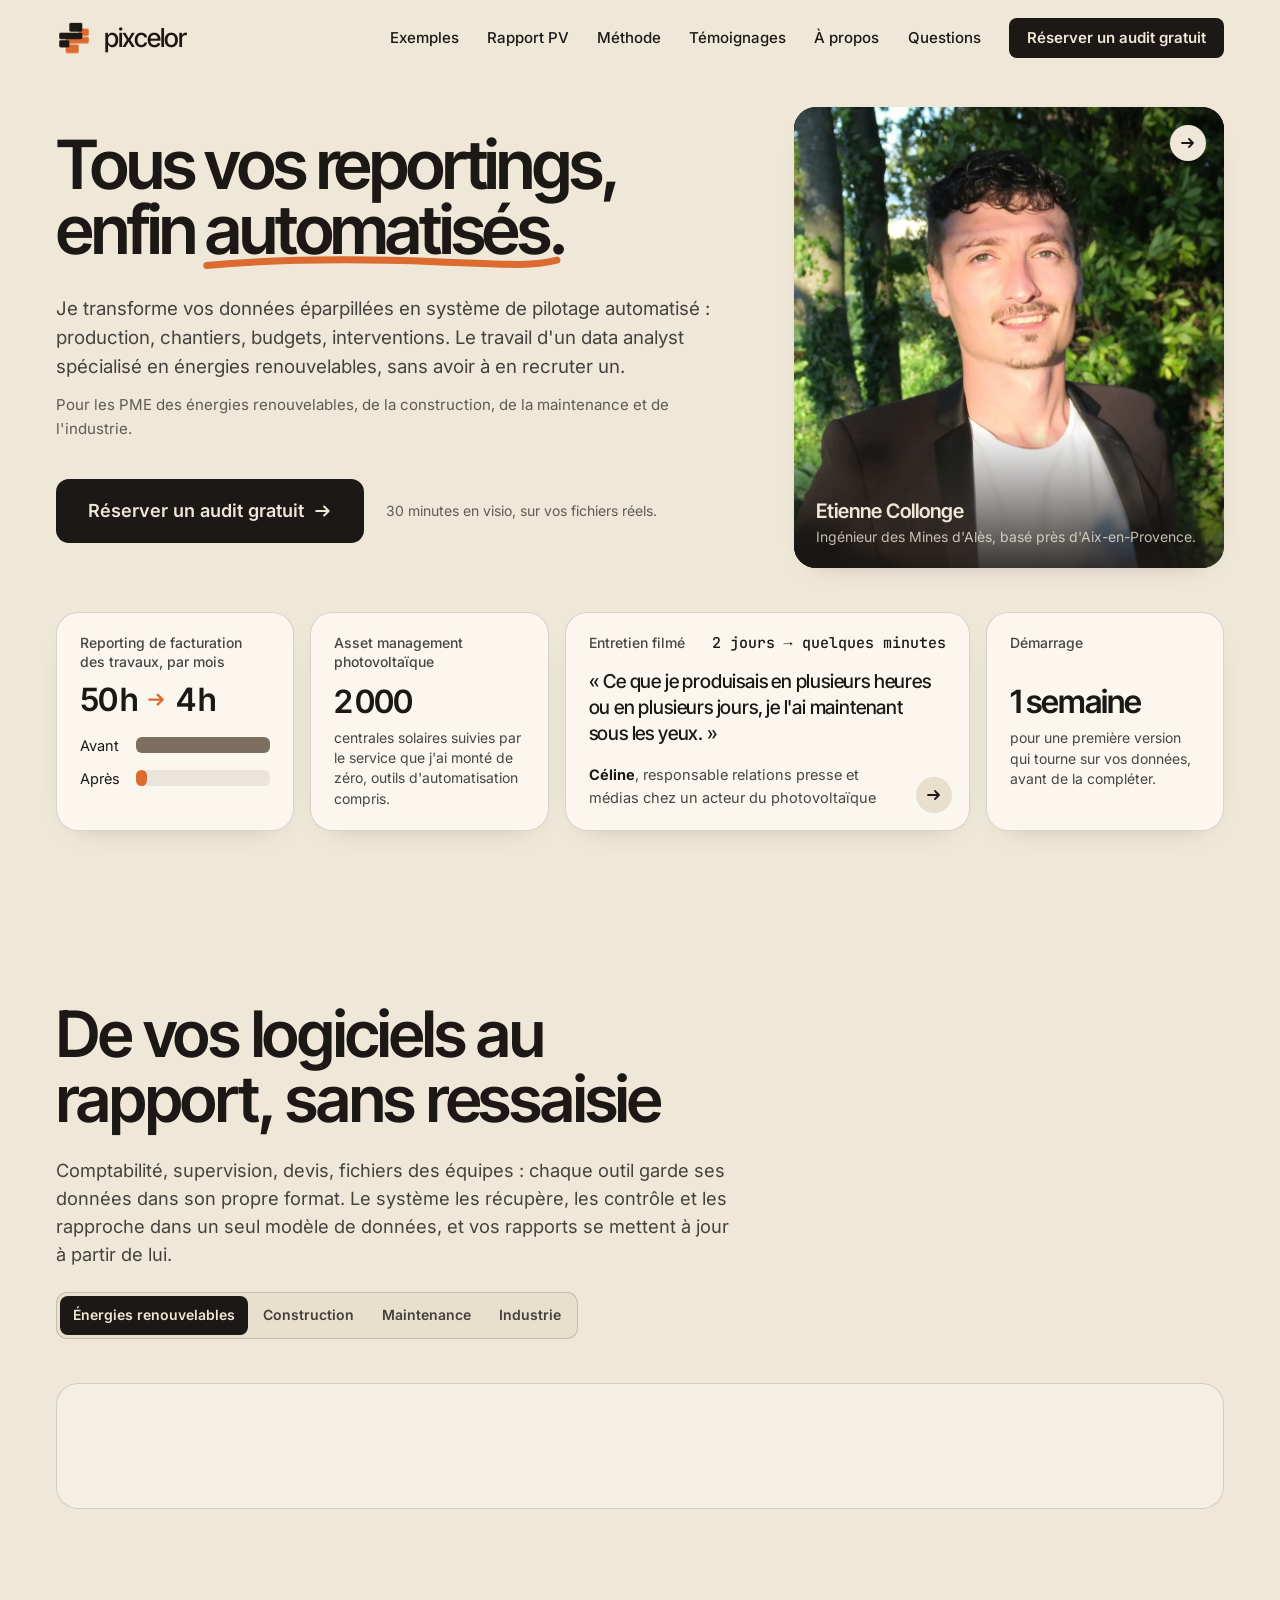
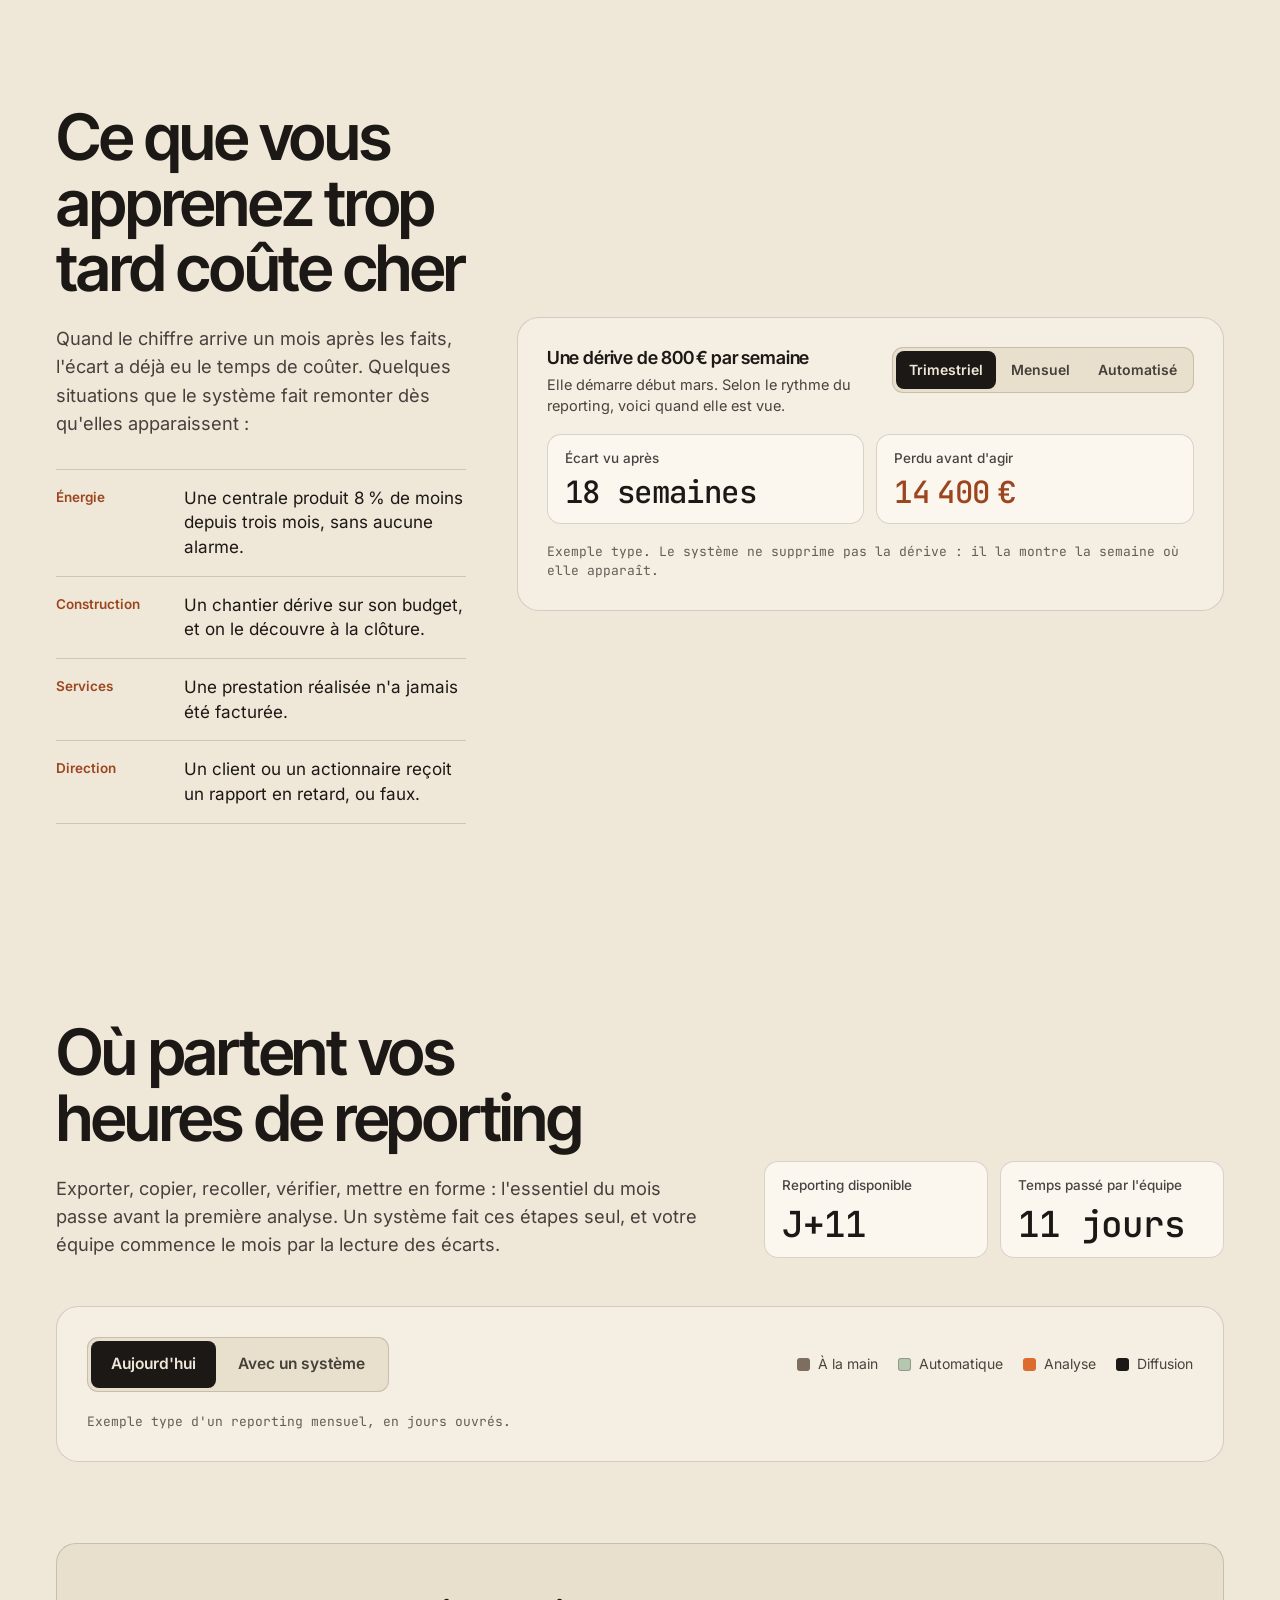
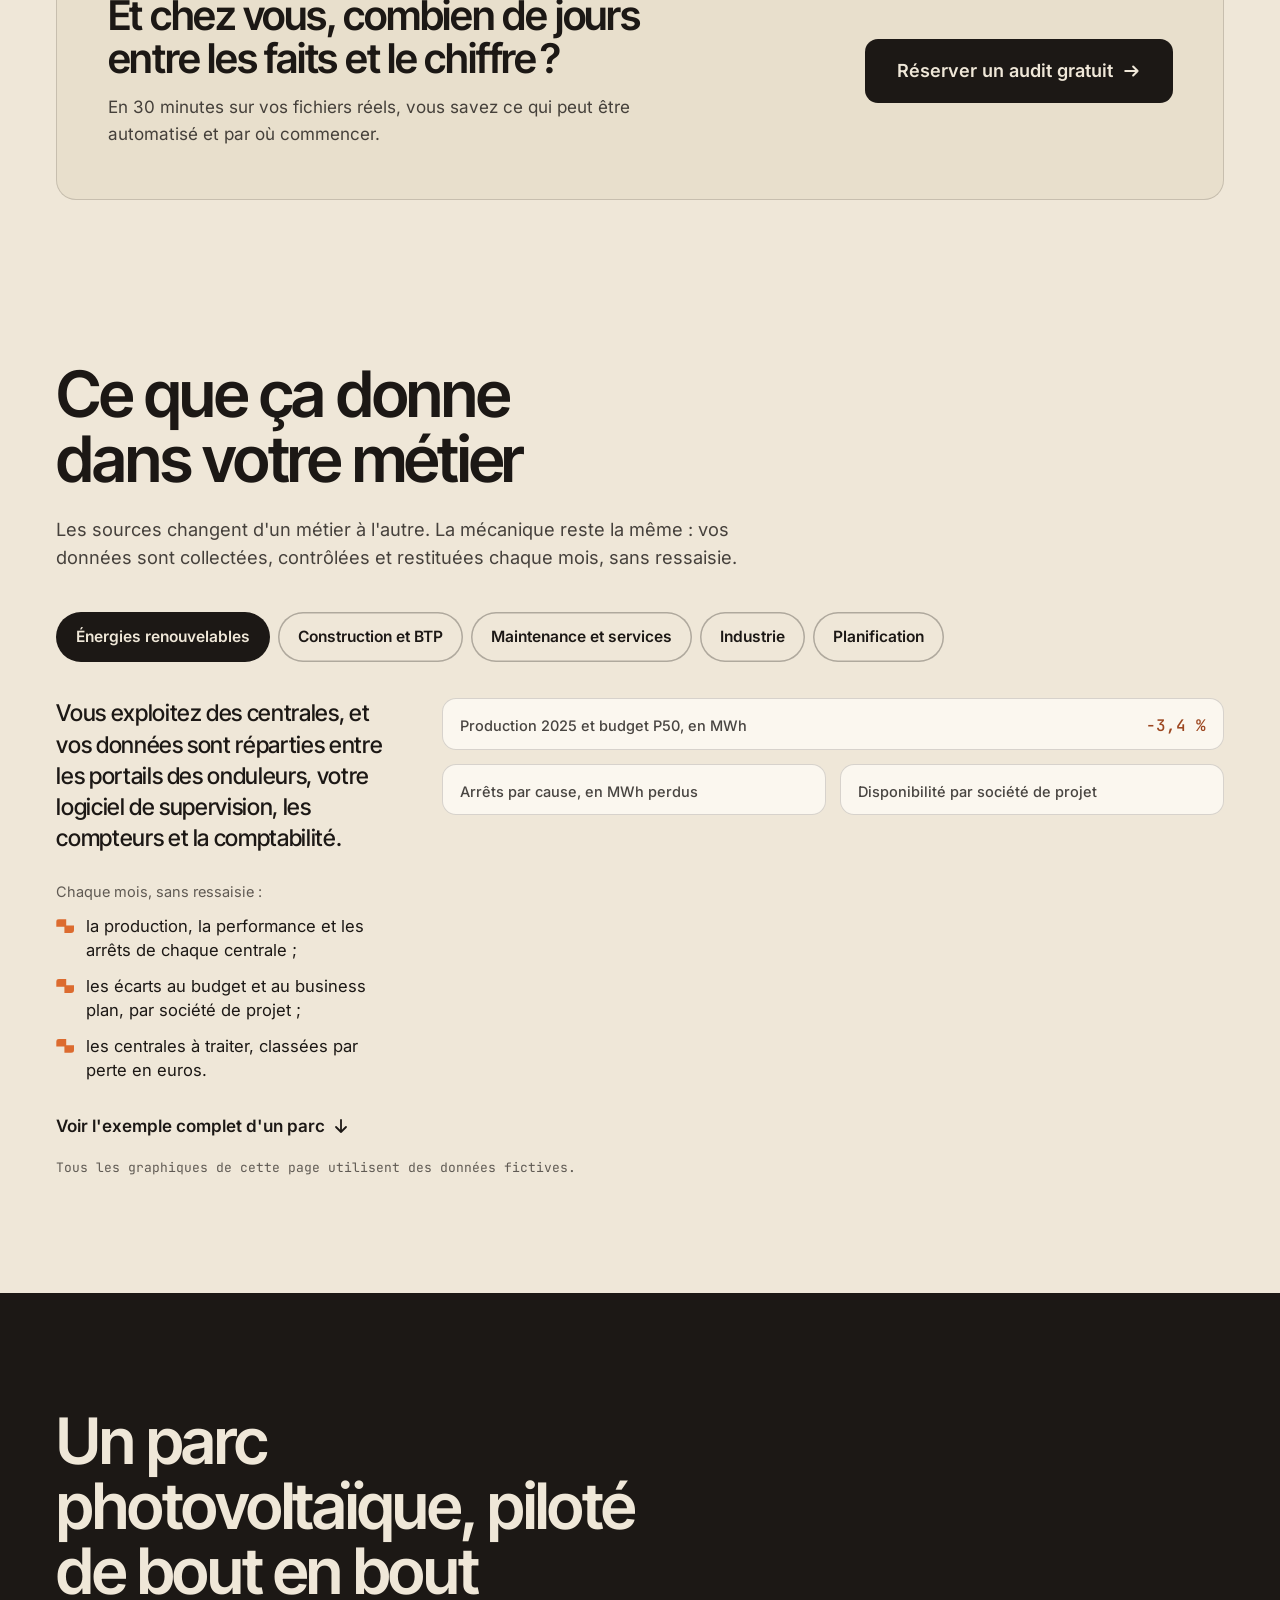
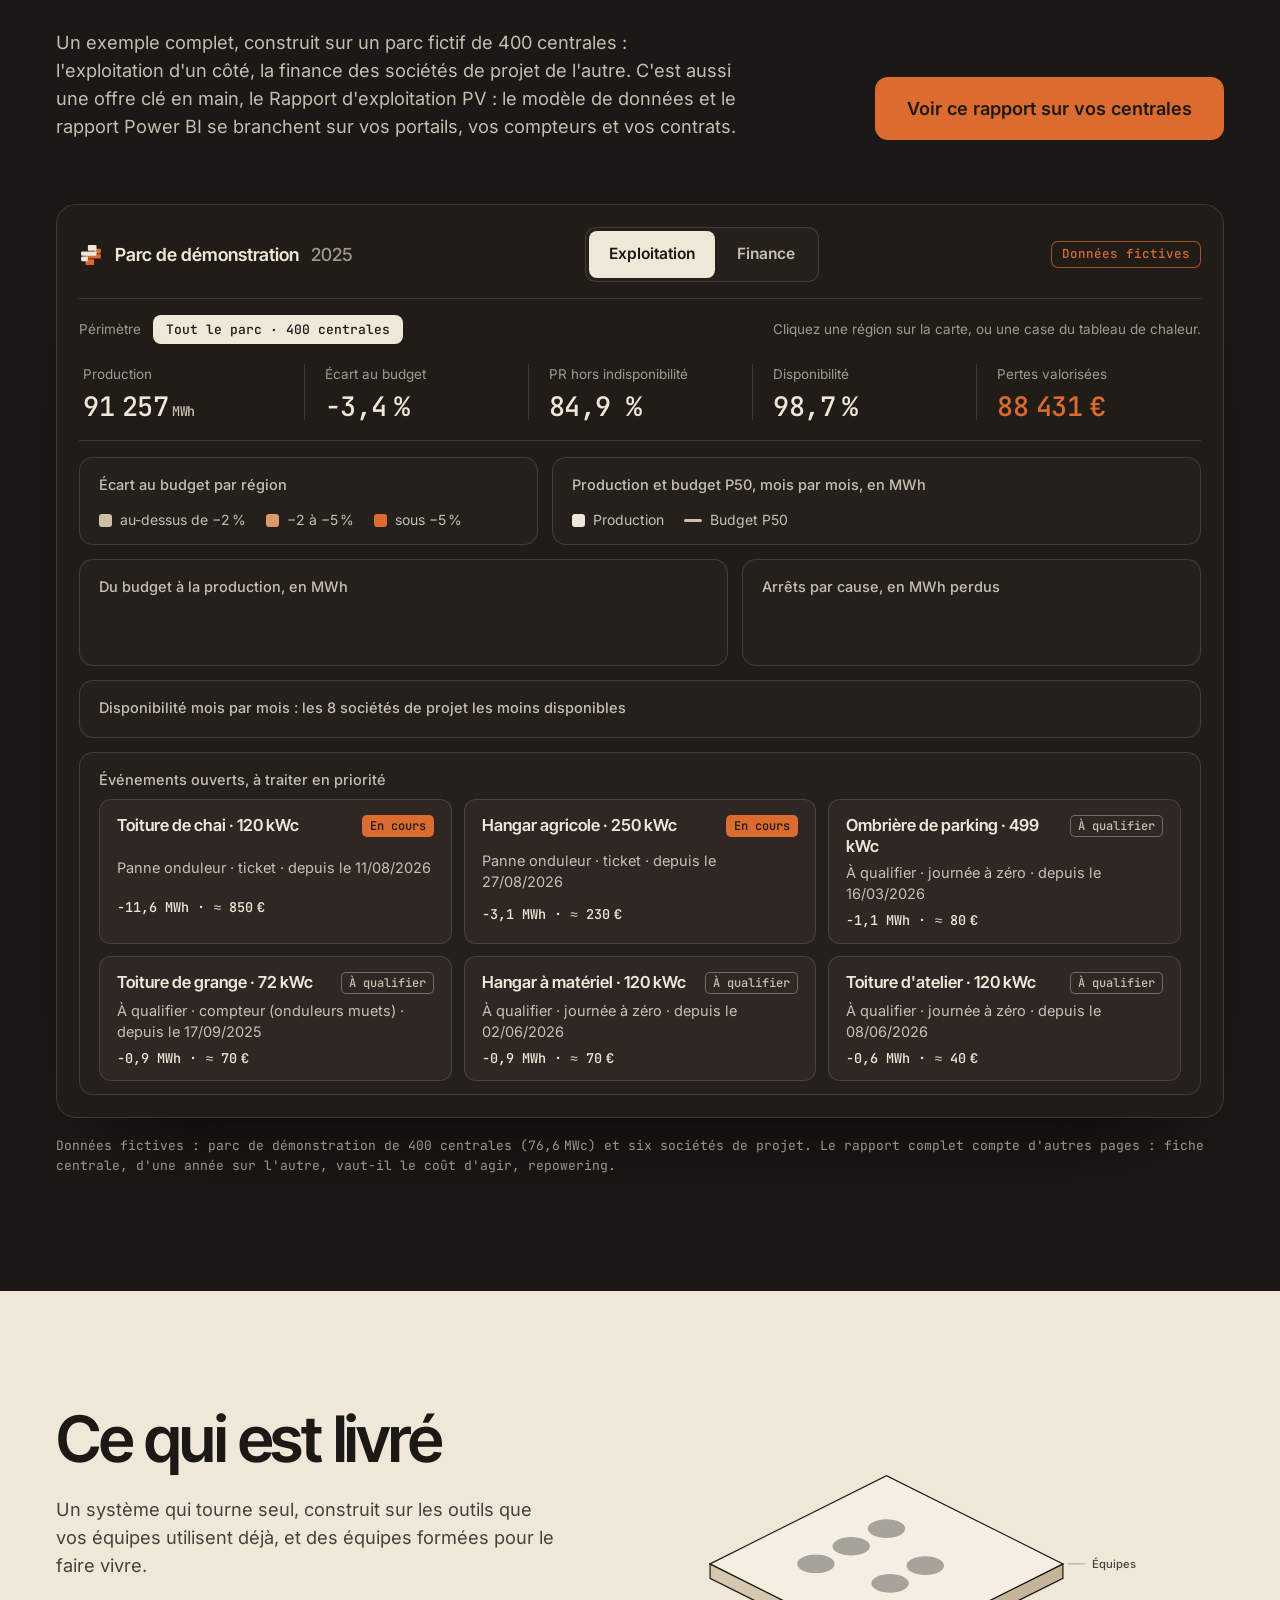
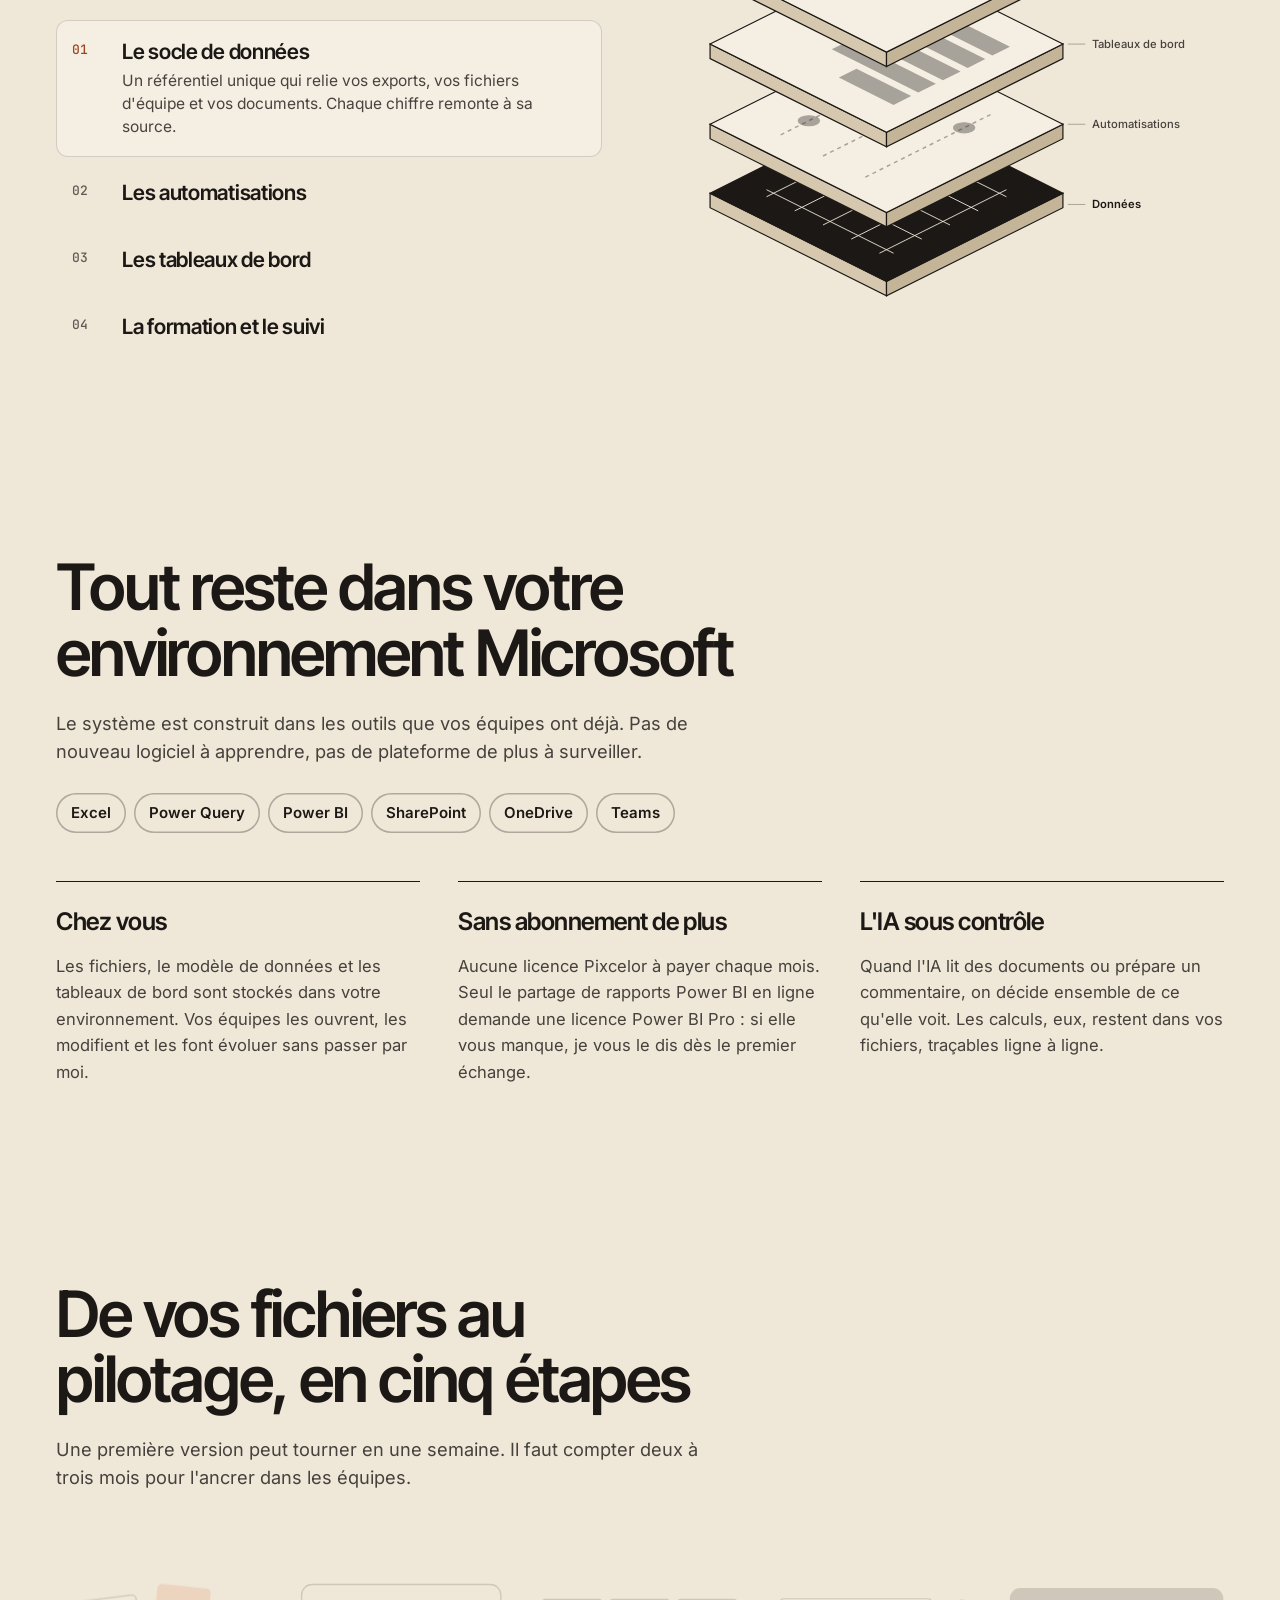
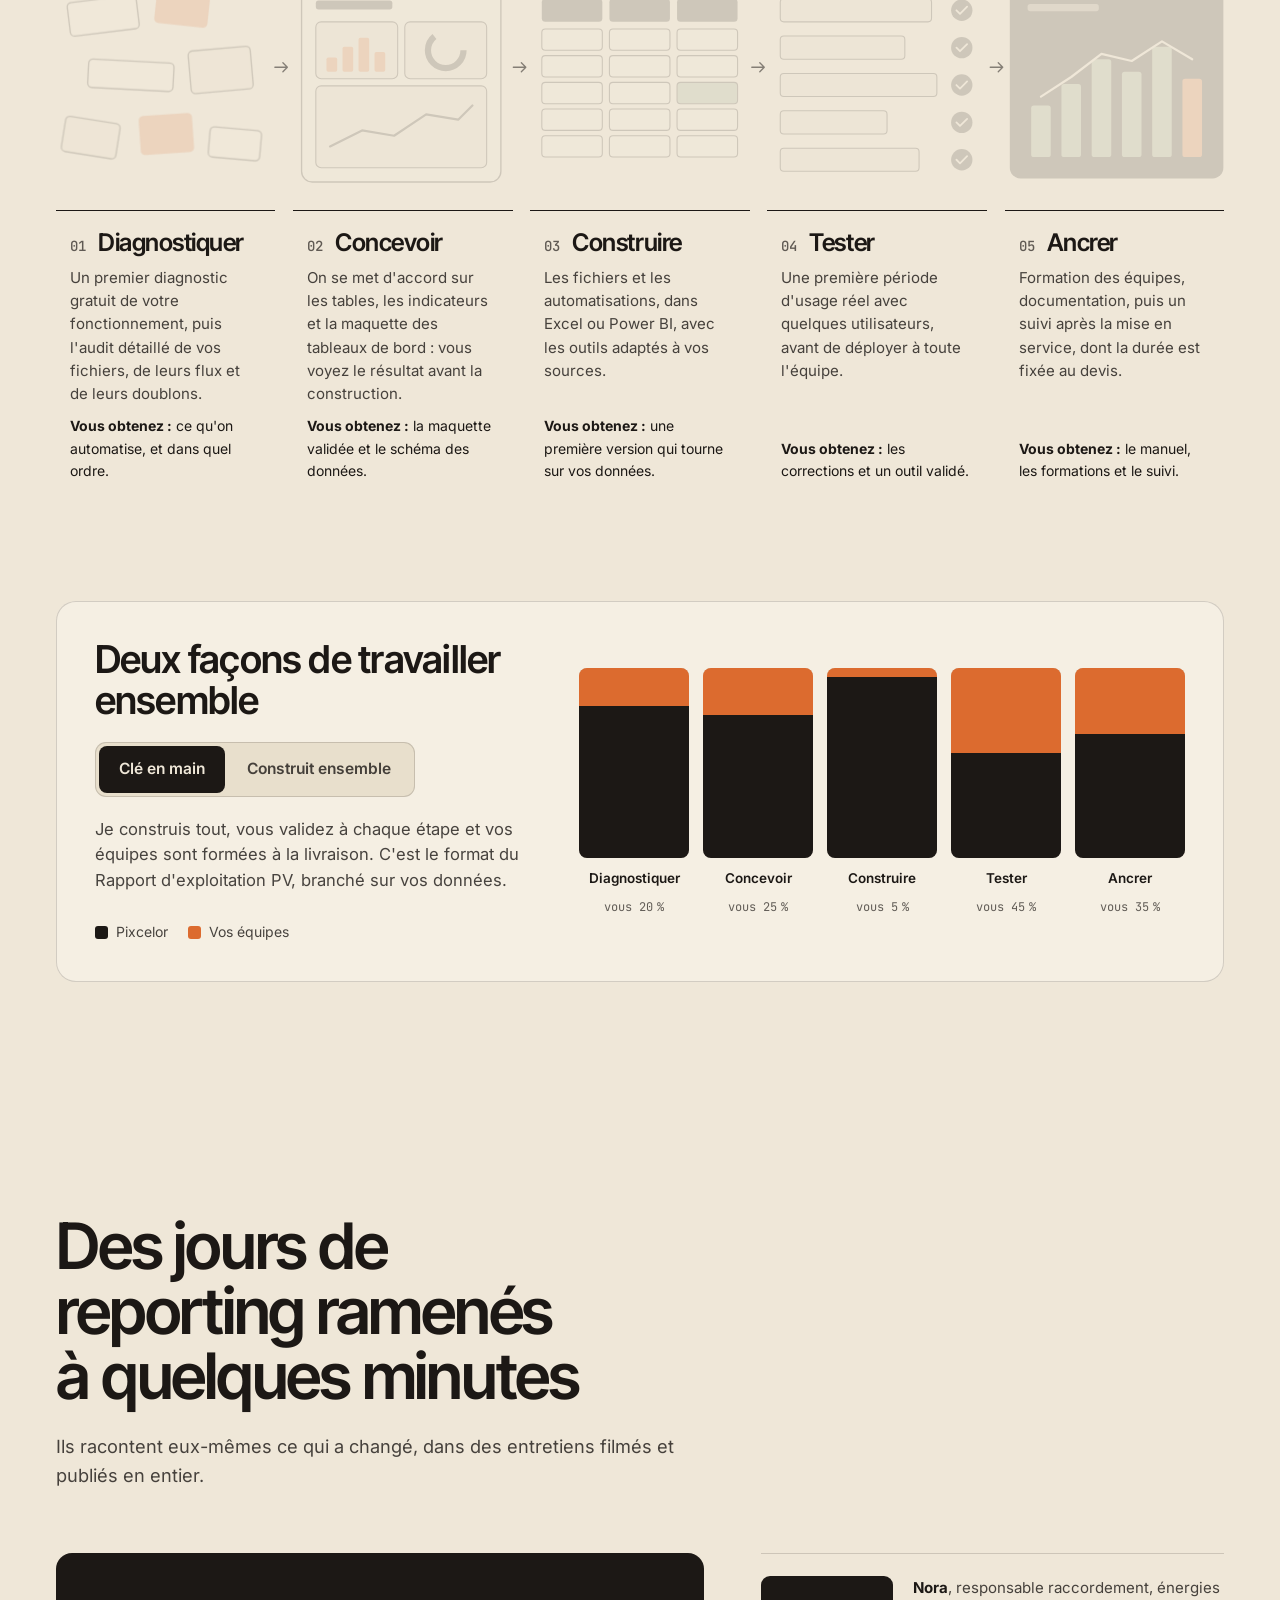
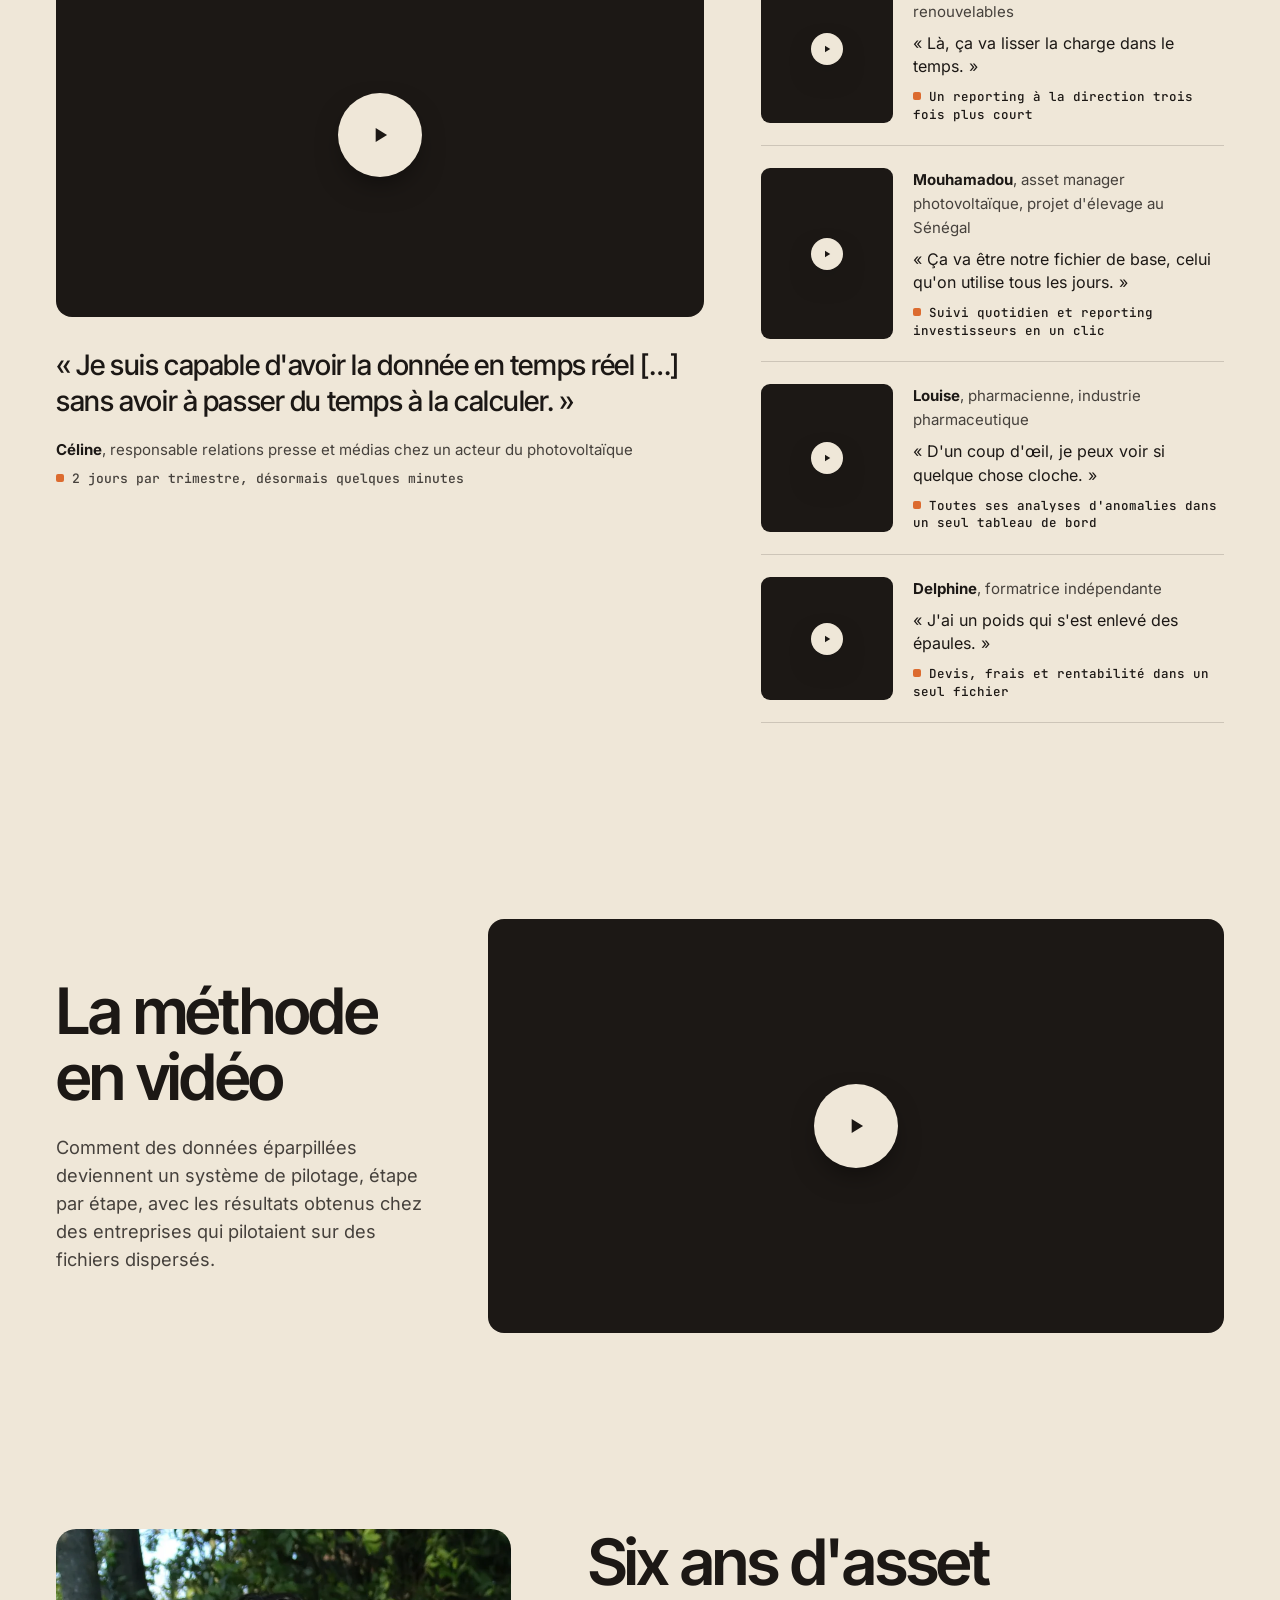
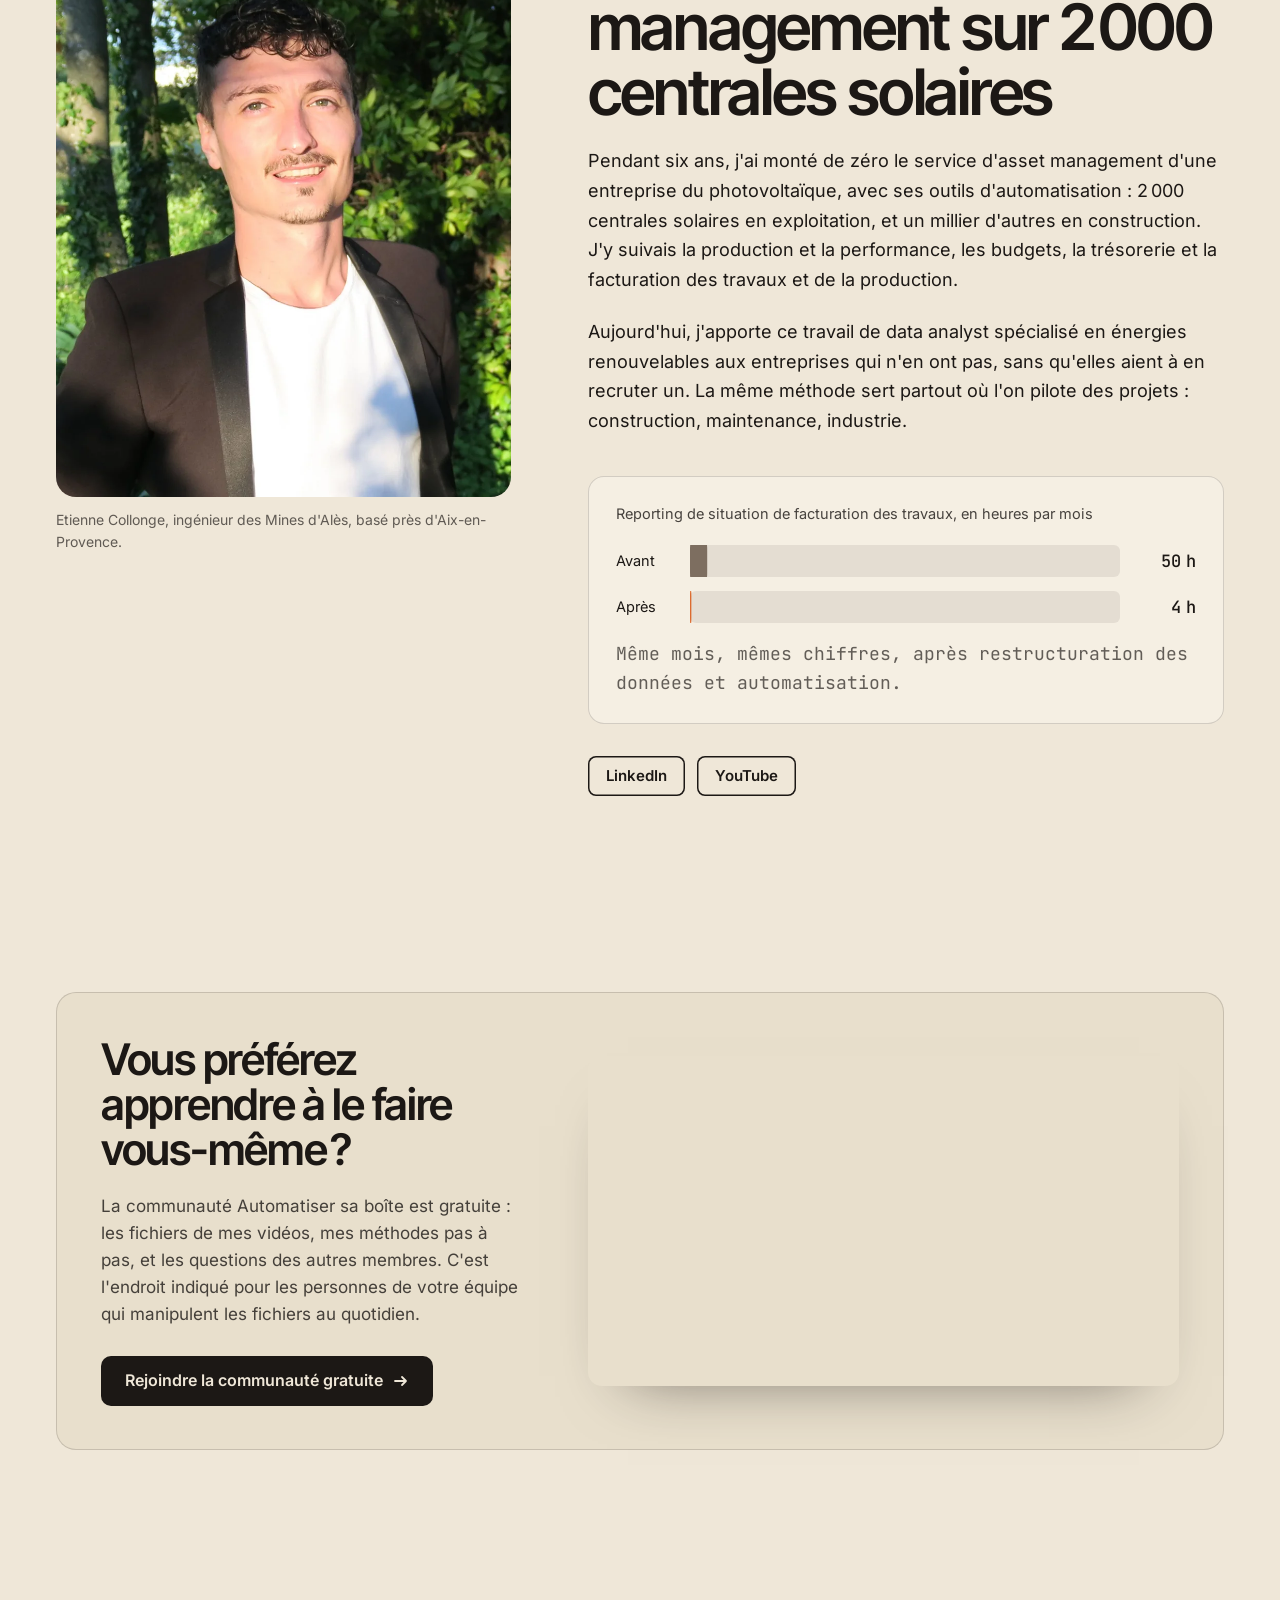
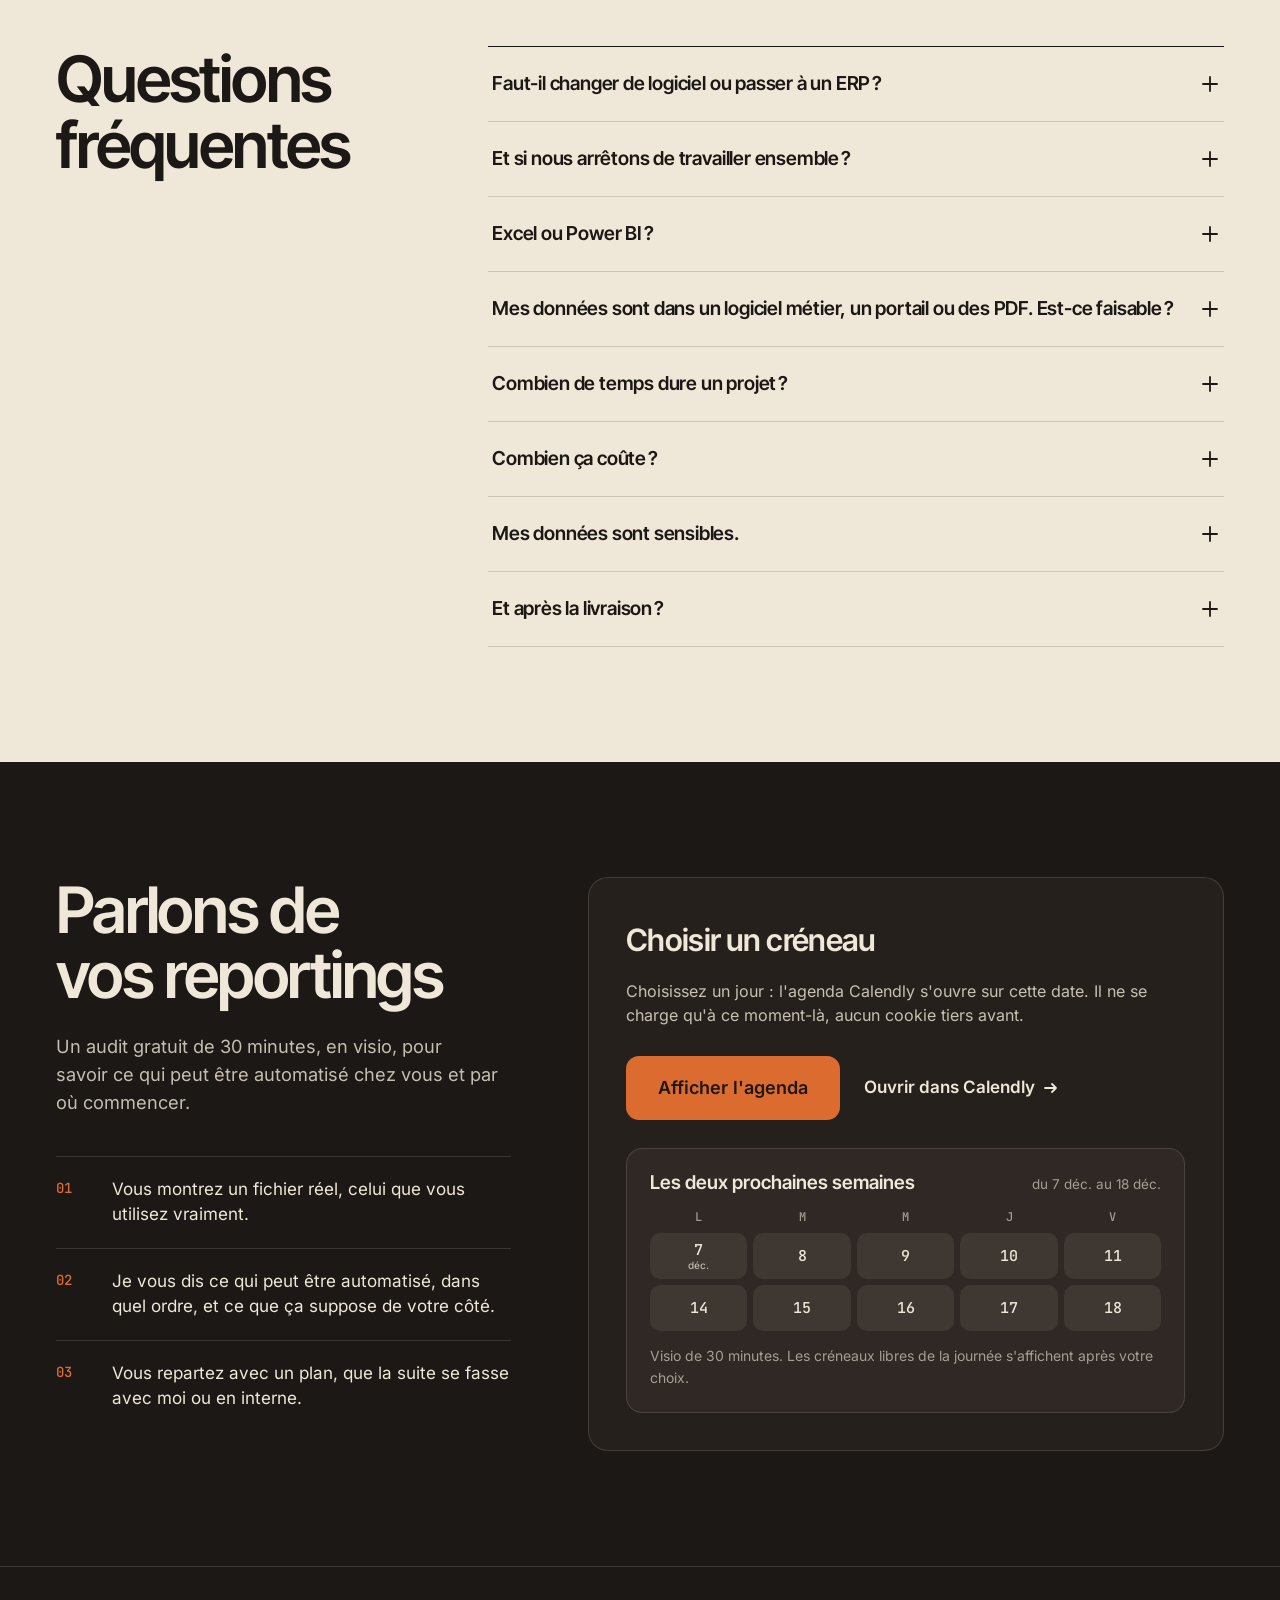
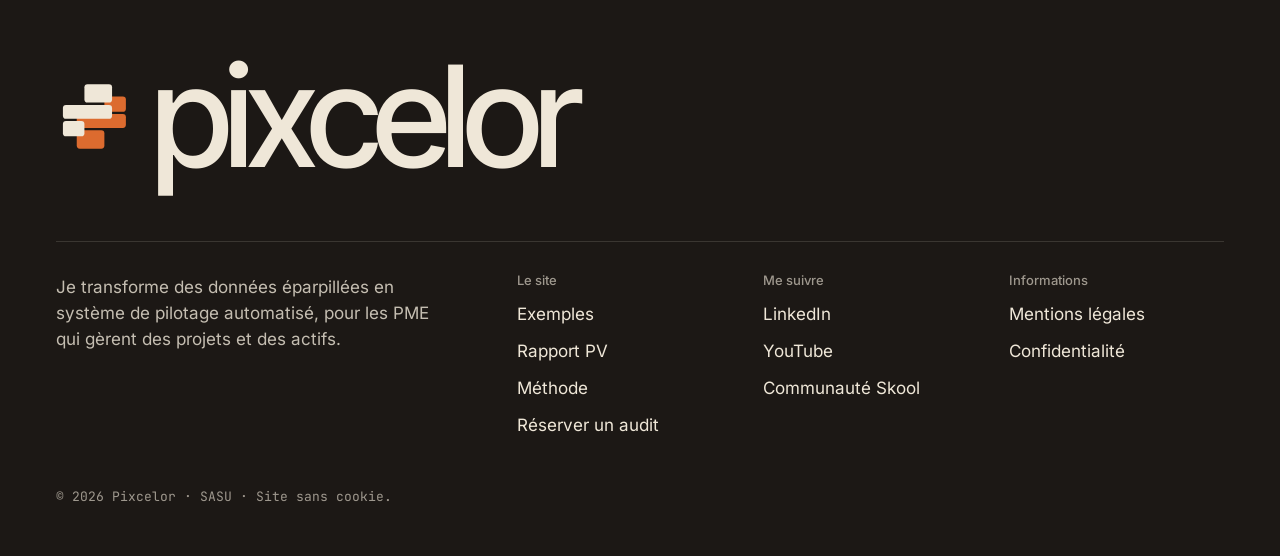
==== commit ac208572: "Calendrier de réservation limité aux deux prochaines semaines Le calendrier suit la fenêtre ouverte " ====
--- a/index.html
+++ b/index.html
@@ -18,10 +18,10 @@
 <link rel="apple-touch-icon" href="assets/img/apple-touch-icon.png">
 <link rel="preload" href="assets/fonts/InterTight-latin.woff2" as="font" type="font/woff2" crossorigin>
 <link rel="preload" href="assets/fonts/Inter-latin.woff2" as="font" type="font/woff2" crossorigin>
-<link rel="stylesheet" href="assets/css/site.css?v=24">
-<link rel="stylesheet" href="assets/css/bento.css?v=24">
-<script src="assets/js/data-demo.js?v=24" defer></script>
-<script src="assets/js/site.js?v=24" defer></script>
+<link rel="stylesheet" href="assets/css/site.css?v=25">
+<link rel="stylesheet" href="assets/css/bento.css?v=25">
+<script src="assets/js/data-demo.js?v=25" defer></script>
+<script src="assets/js/site.js?v=25" defer></script>
 </head>
 <body>
 <a class="skip" href="#contenu">Aller au contenu</a>
--- a/assets/css/site.css
+++ b/assets/css/site.css
@@ -514,6 +514,9 @@
 .cal-grid button.d:hover, .cal-grid button.d:focus-visible { background: var(--terra); color: var(--encre); }
 .cal-grid .d.is-off { color: rgba(239, 231, 216, 0.3); }
 .cal-grid .d.is-today { box-shadow: inset 0 0 0 1.5px var(--terra); color: var(--on-dark); }
+.cal-grid--5 { grid-template-columns: repeat(5, minmax(0, 1fr)); }
+.cal-grid .d { flex-direction: column; gap: 2px; }
+.cal-grid .d small { font: 500 10px/1 var(--f-body); opacity: 0.75; }
 .book-card .cal-foot { margin: 14px 0 0; font-size: 14px; color: var(--on-dark-3); }
 
 /* ---------- Pied de page ---------- */
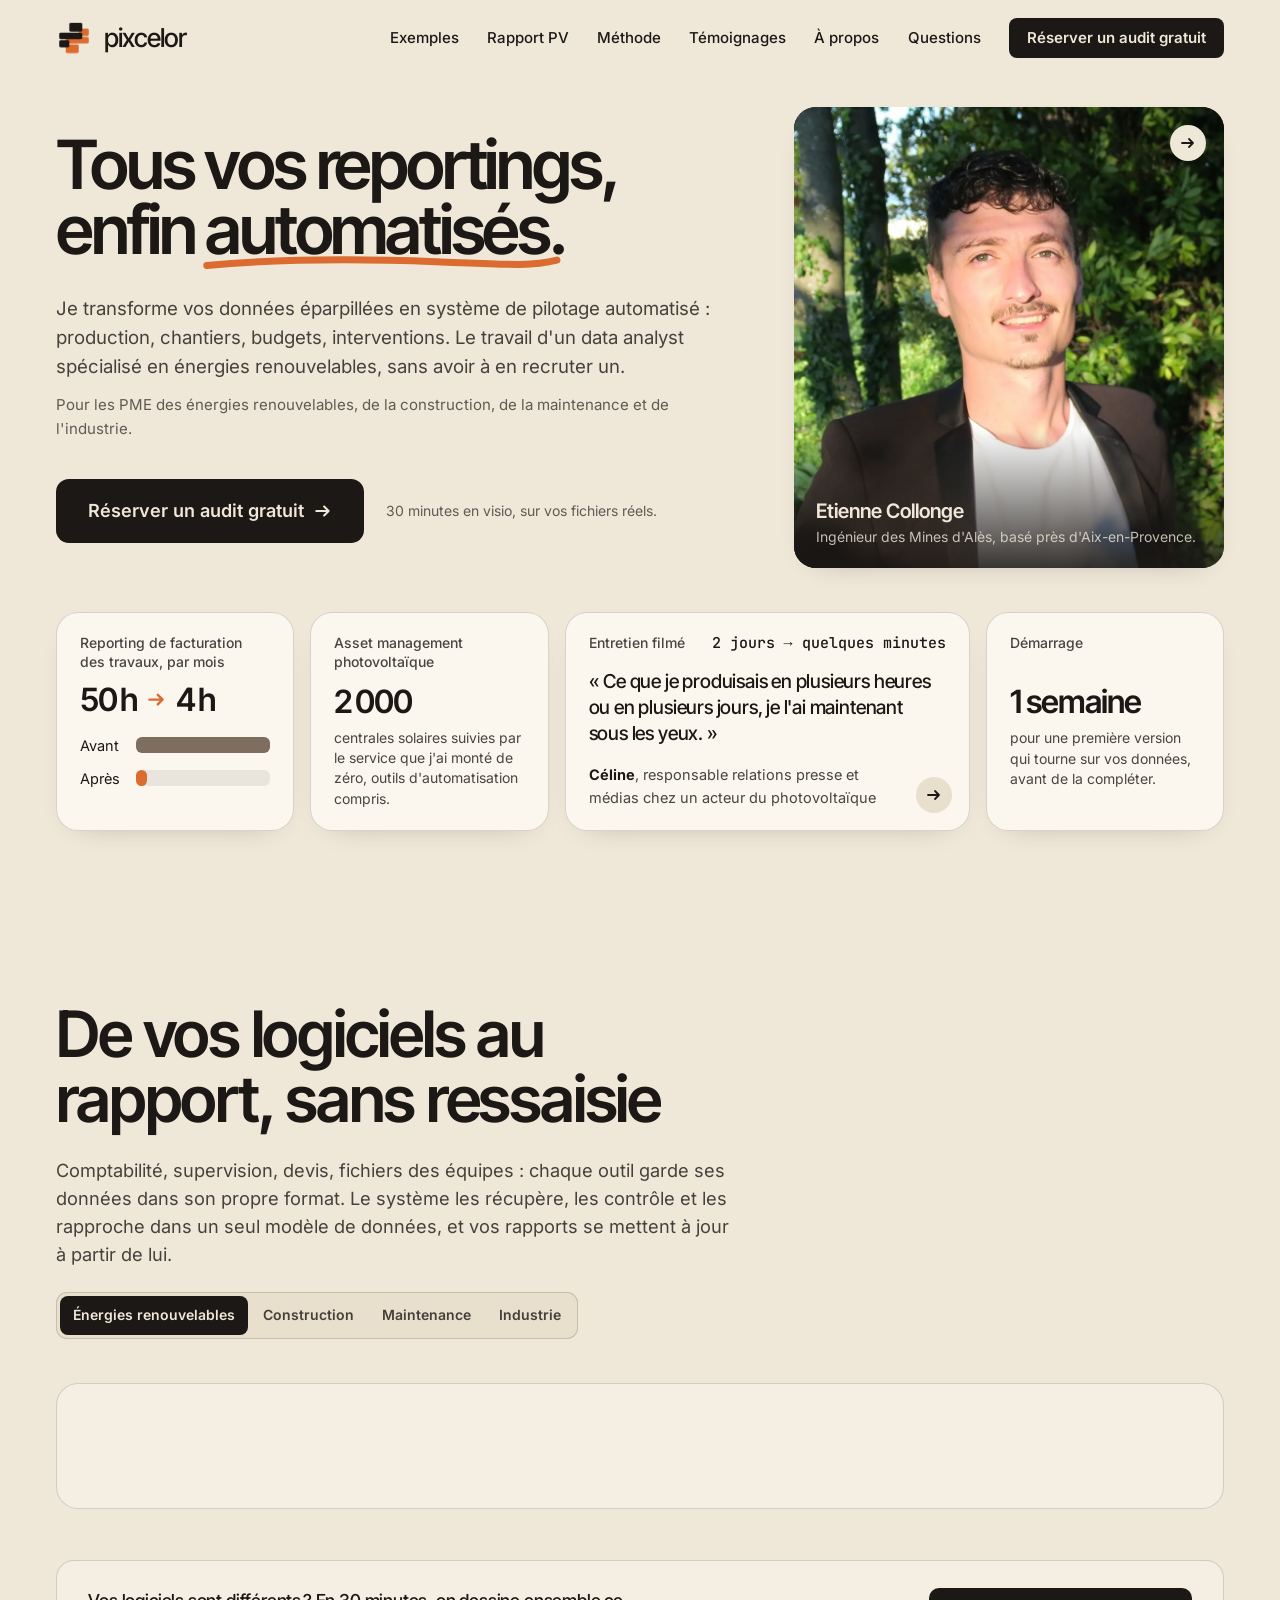
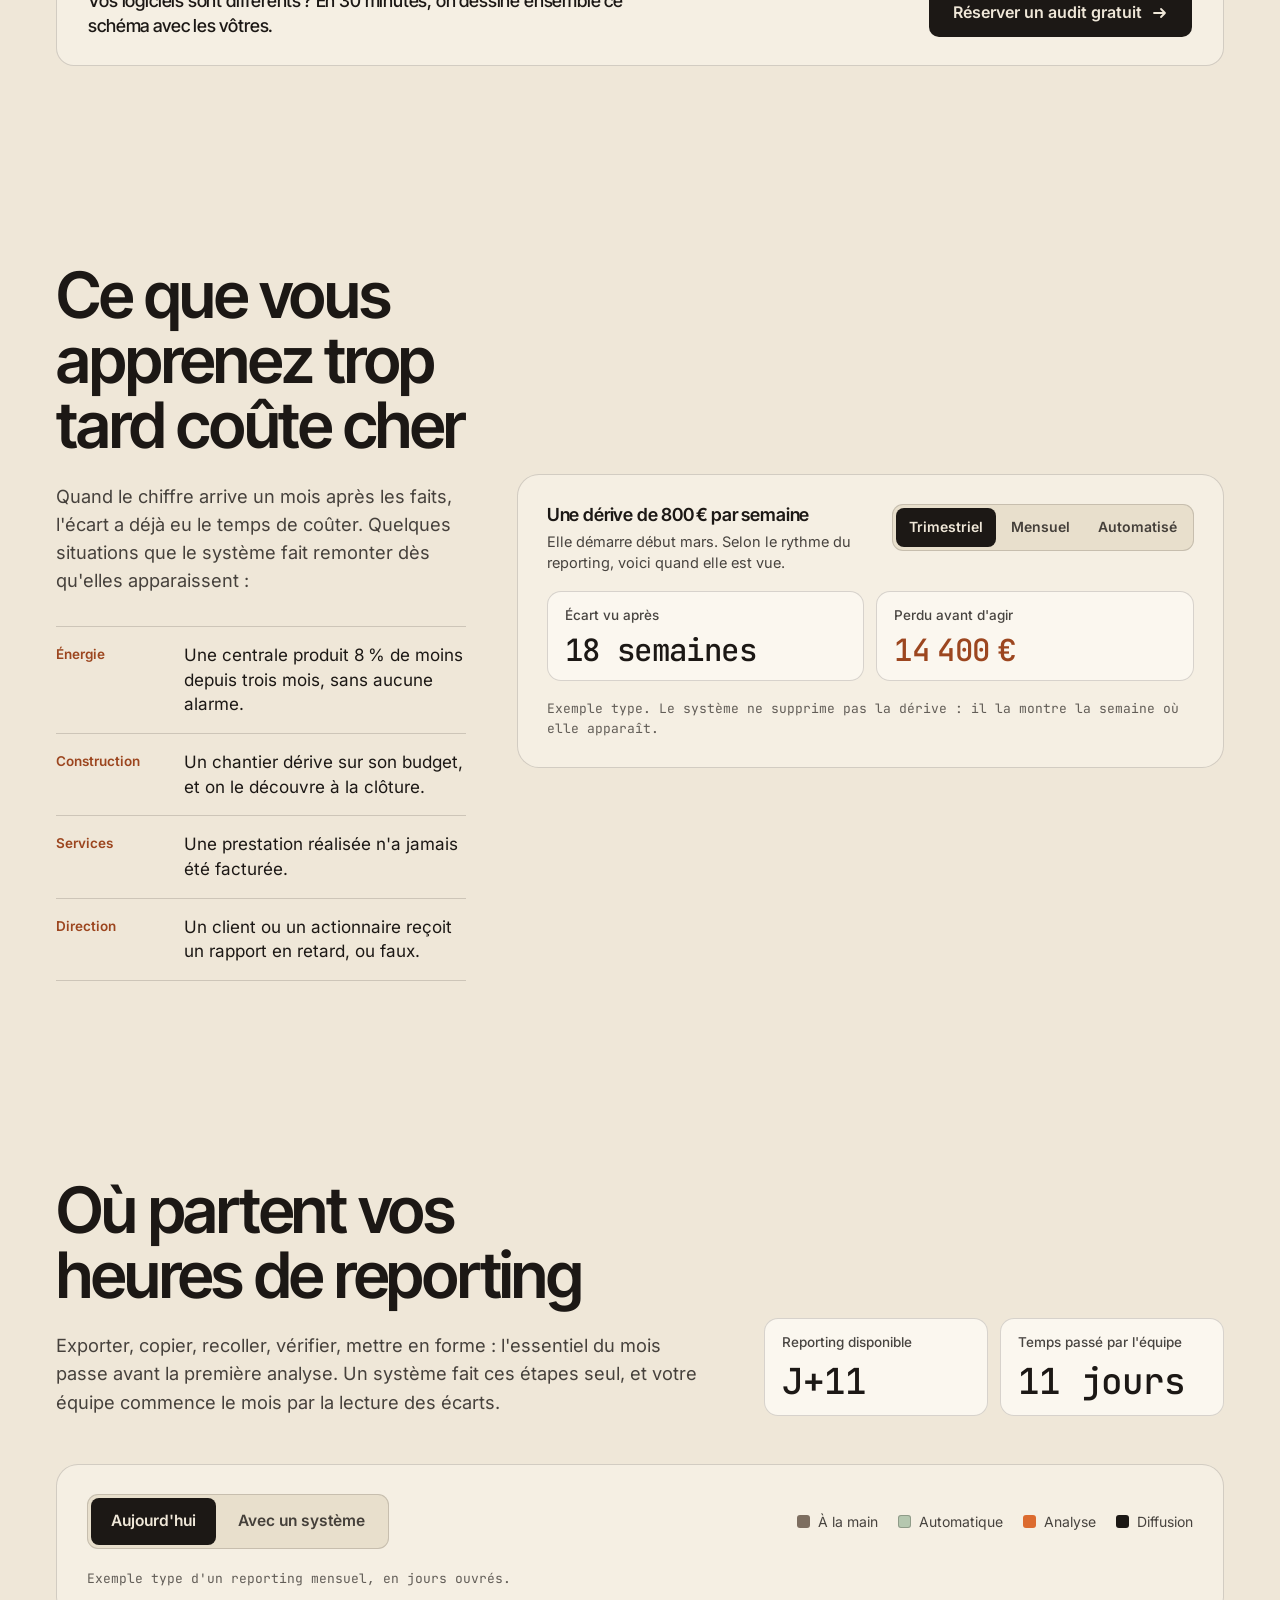
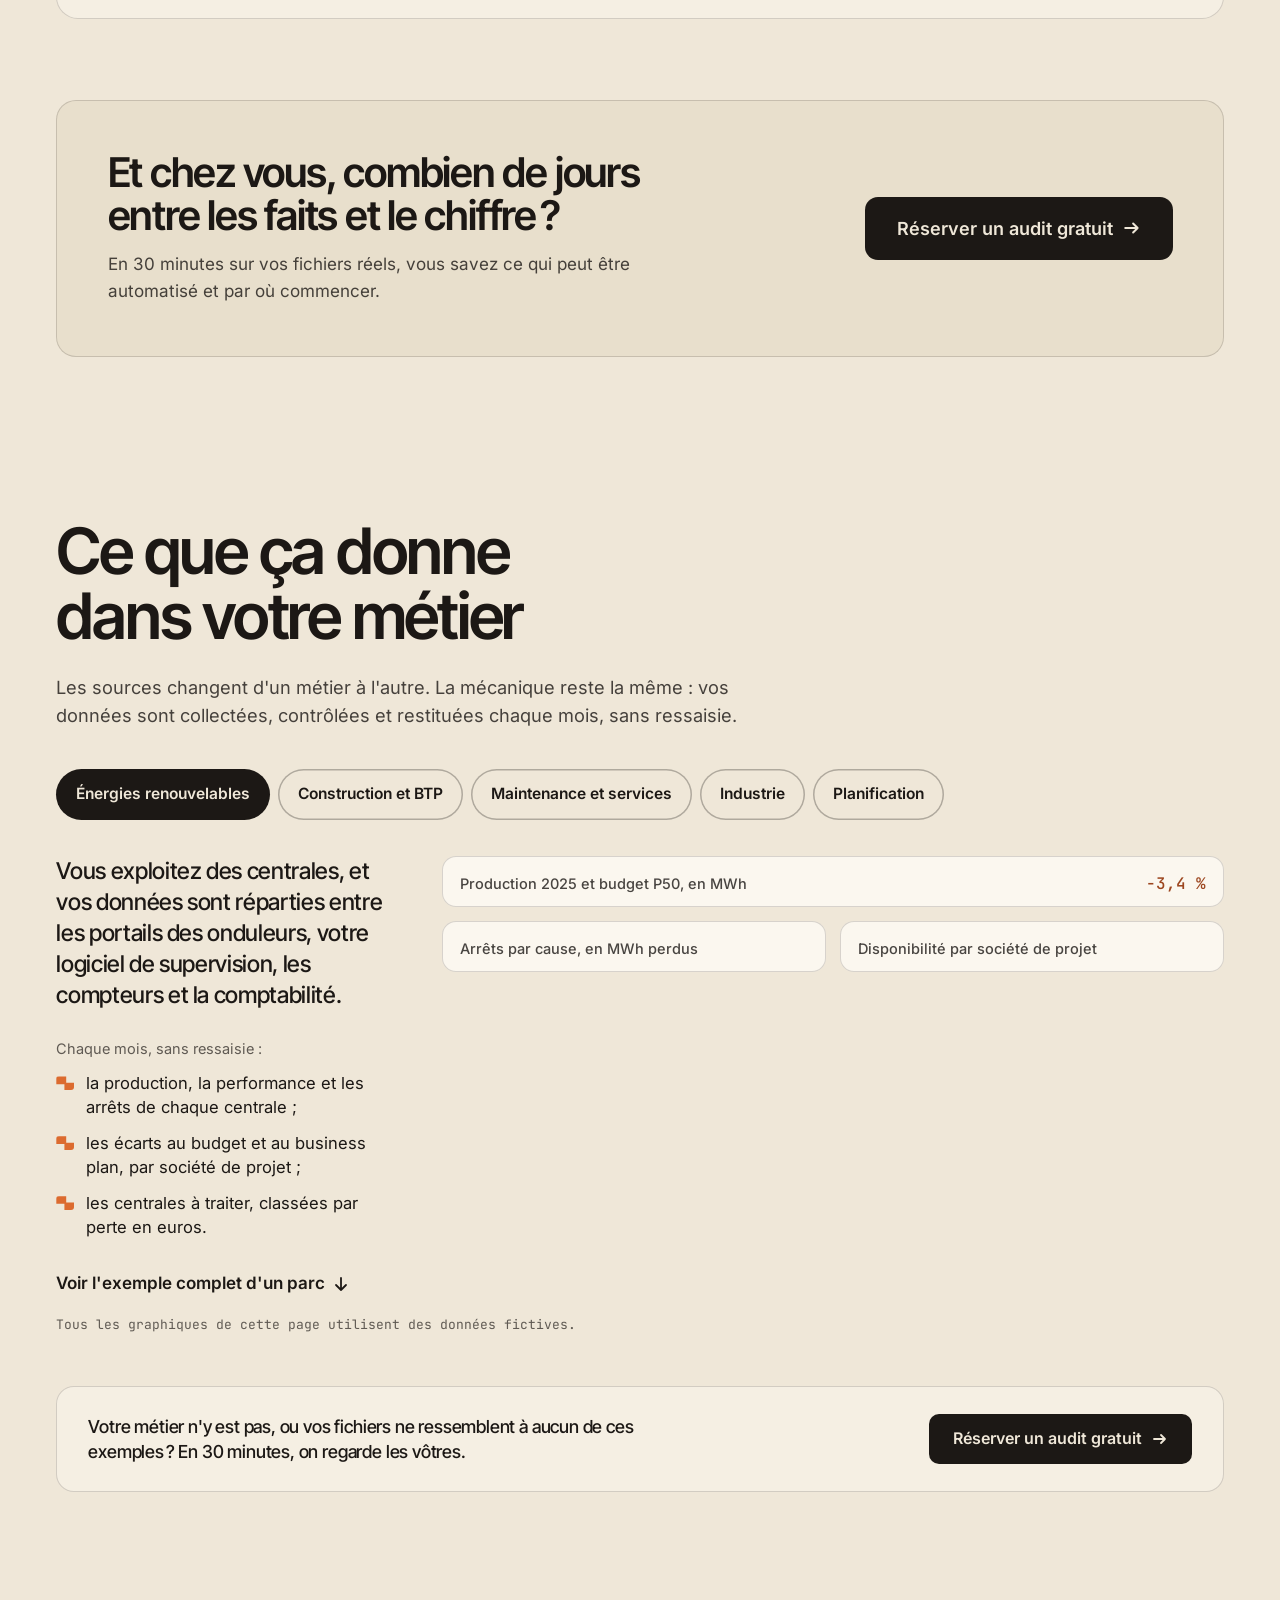
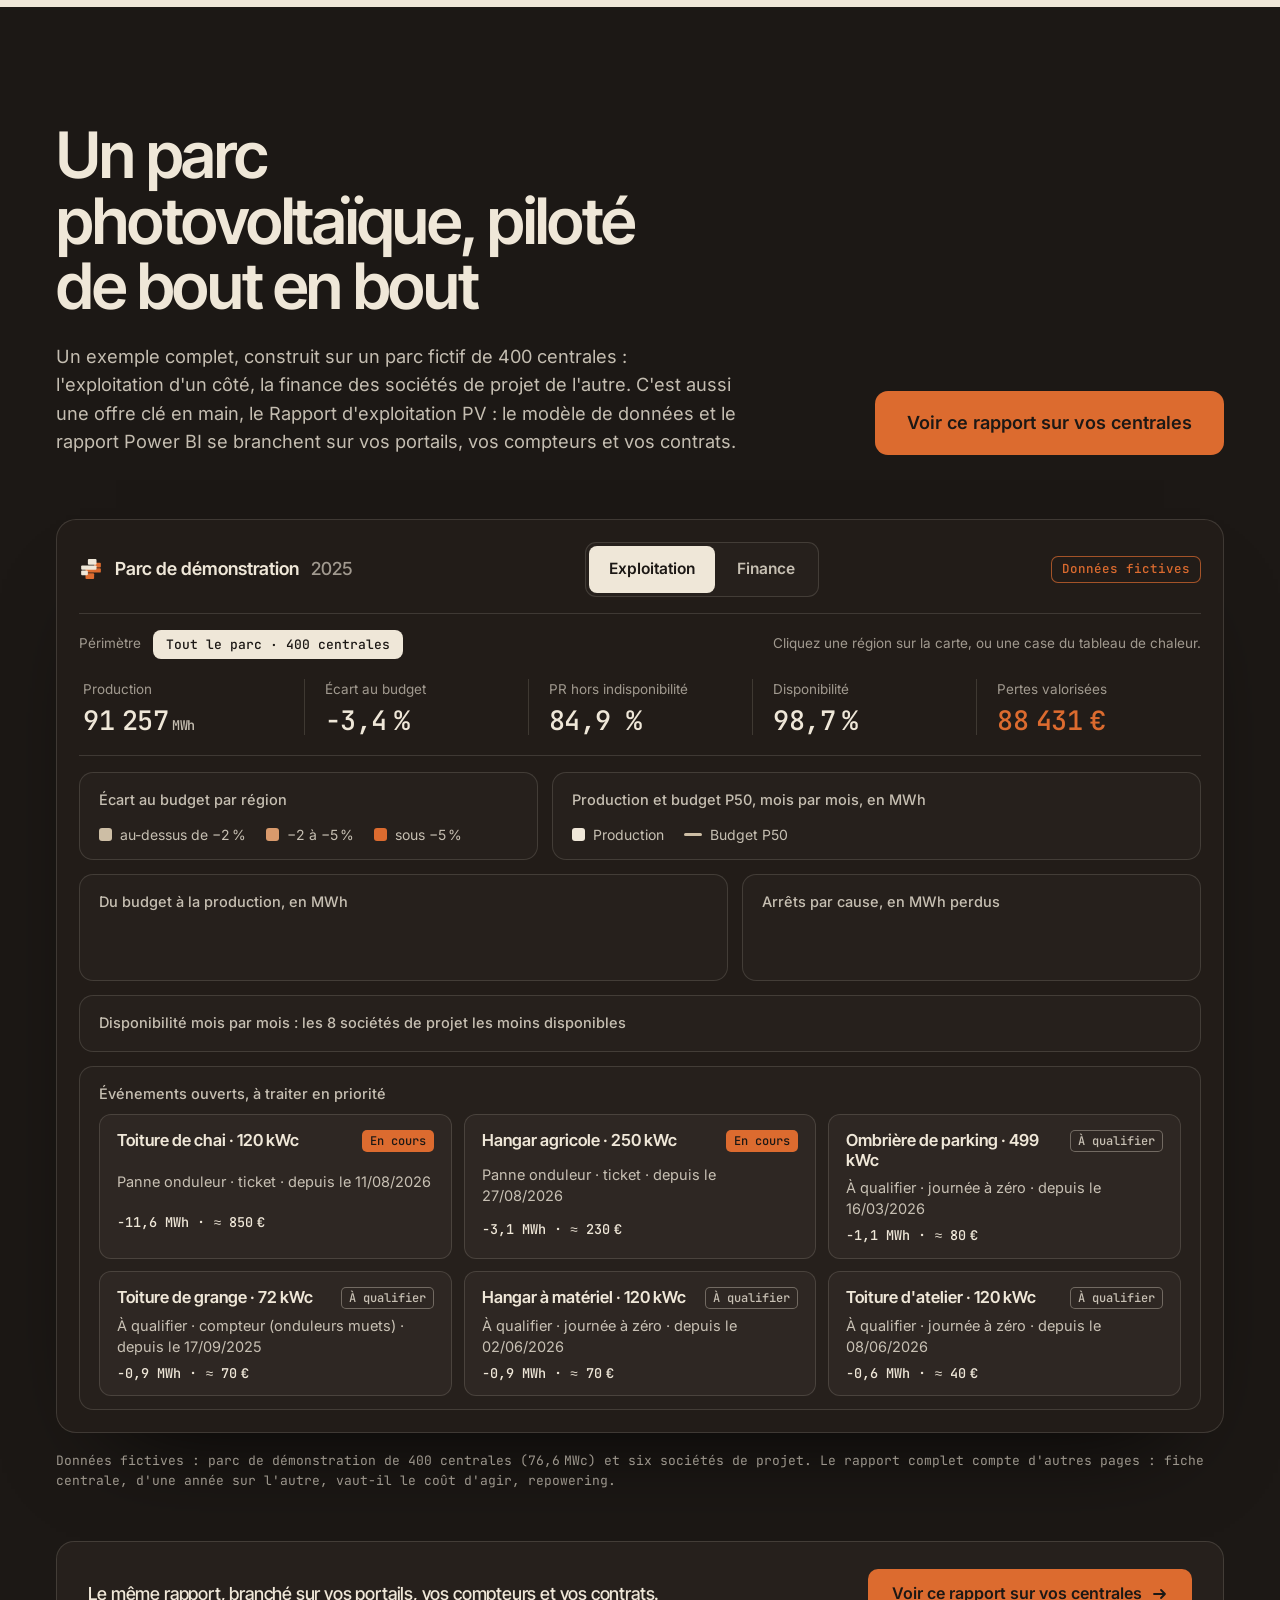
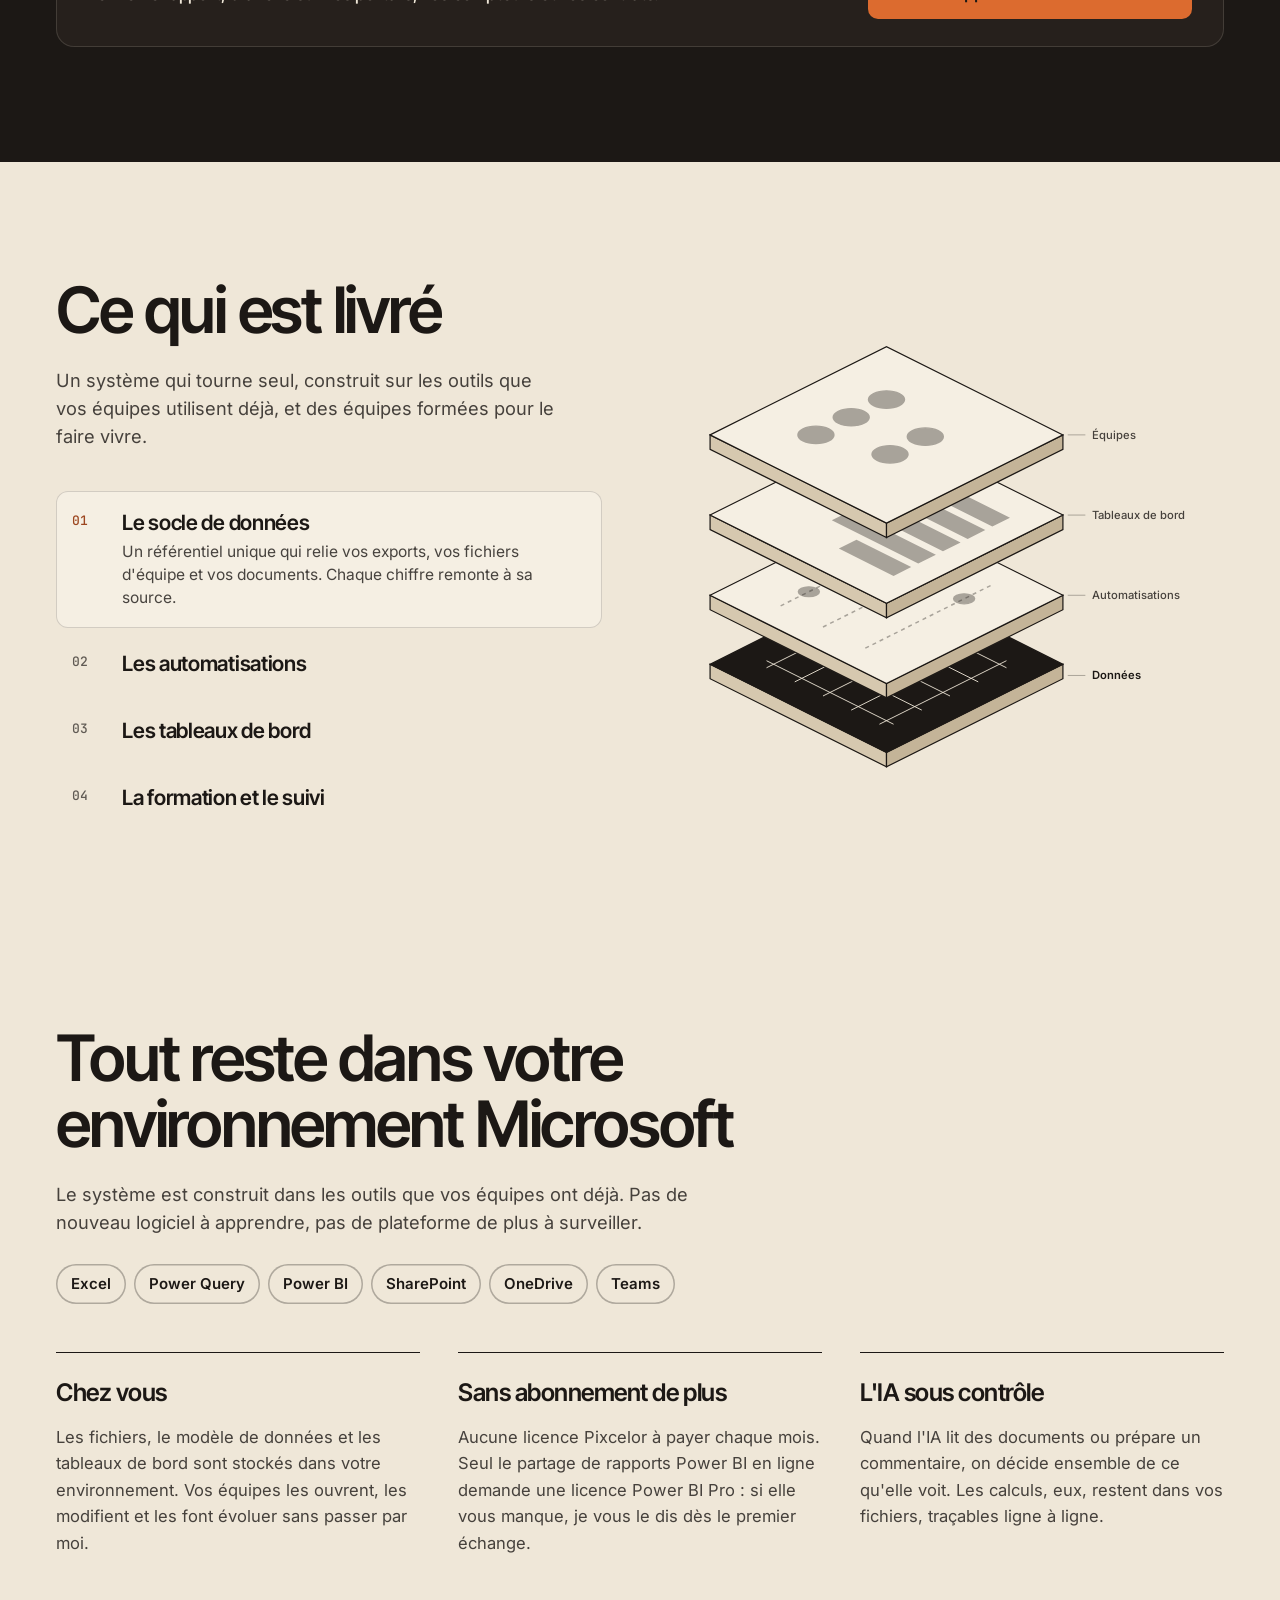
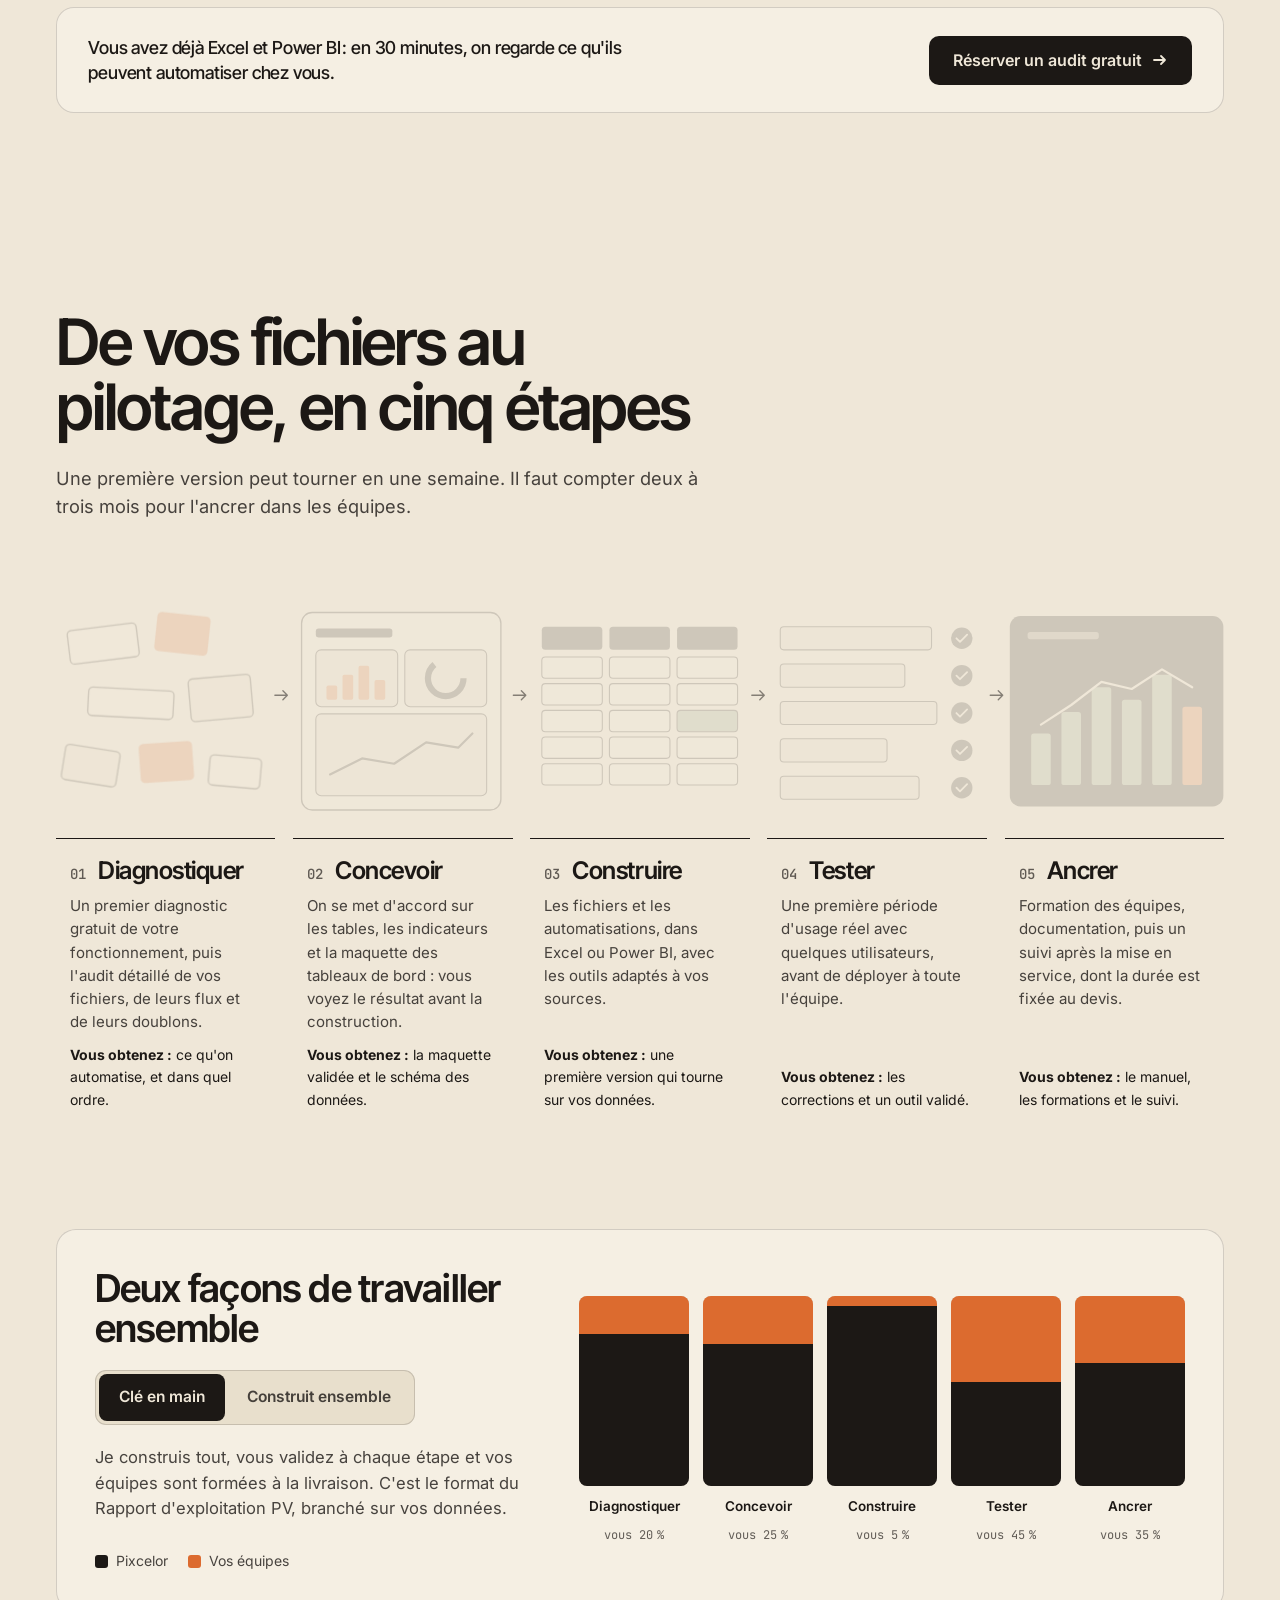
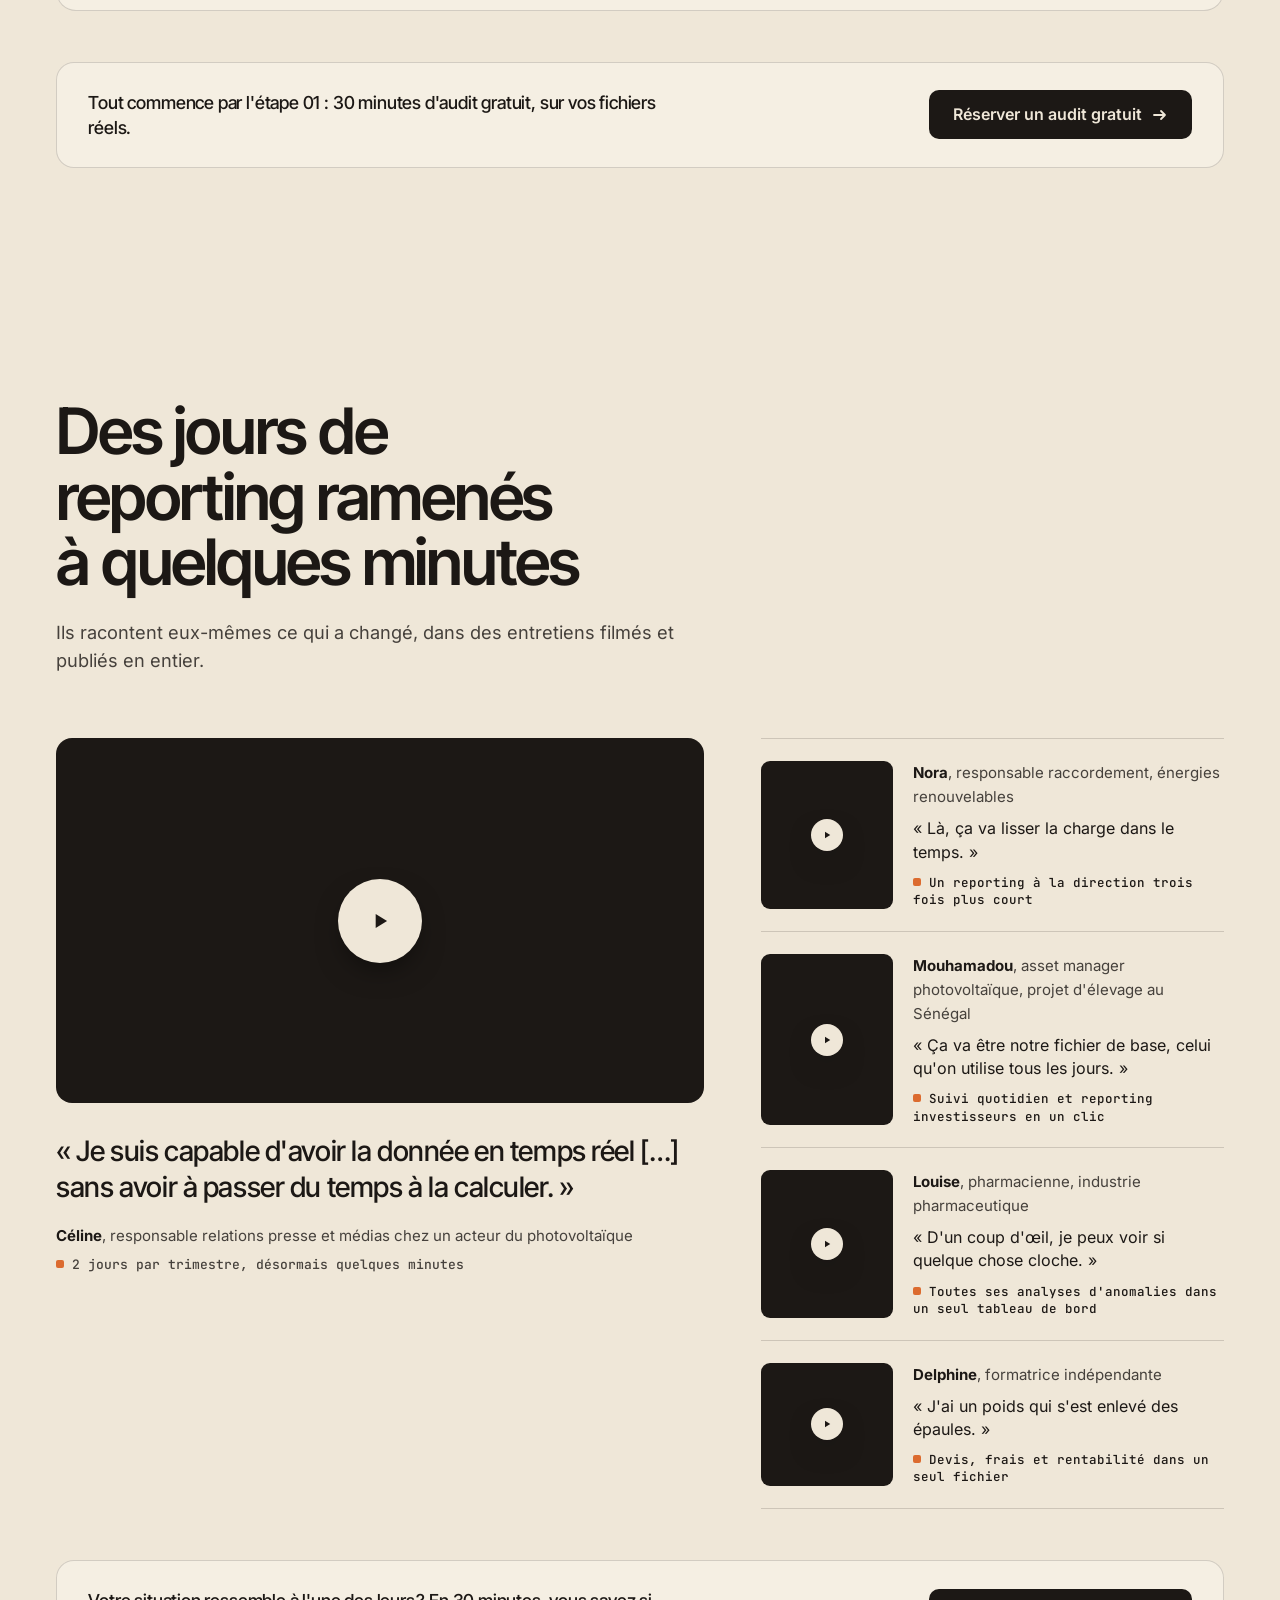
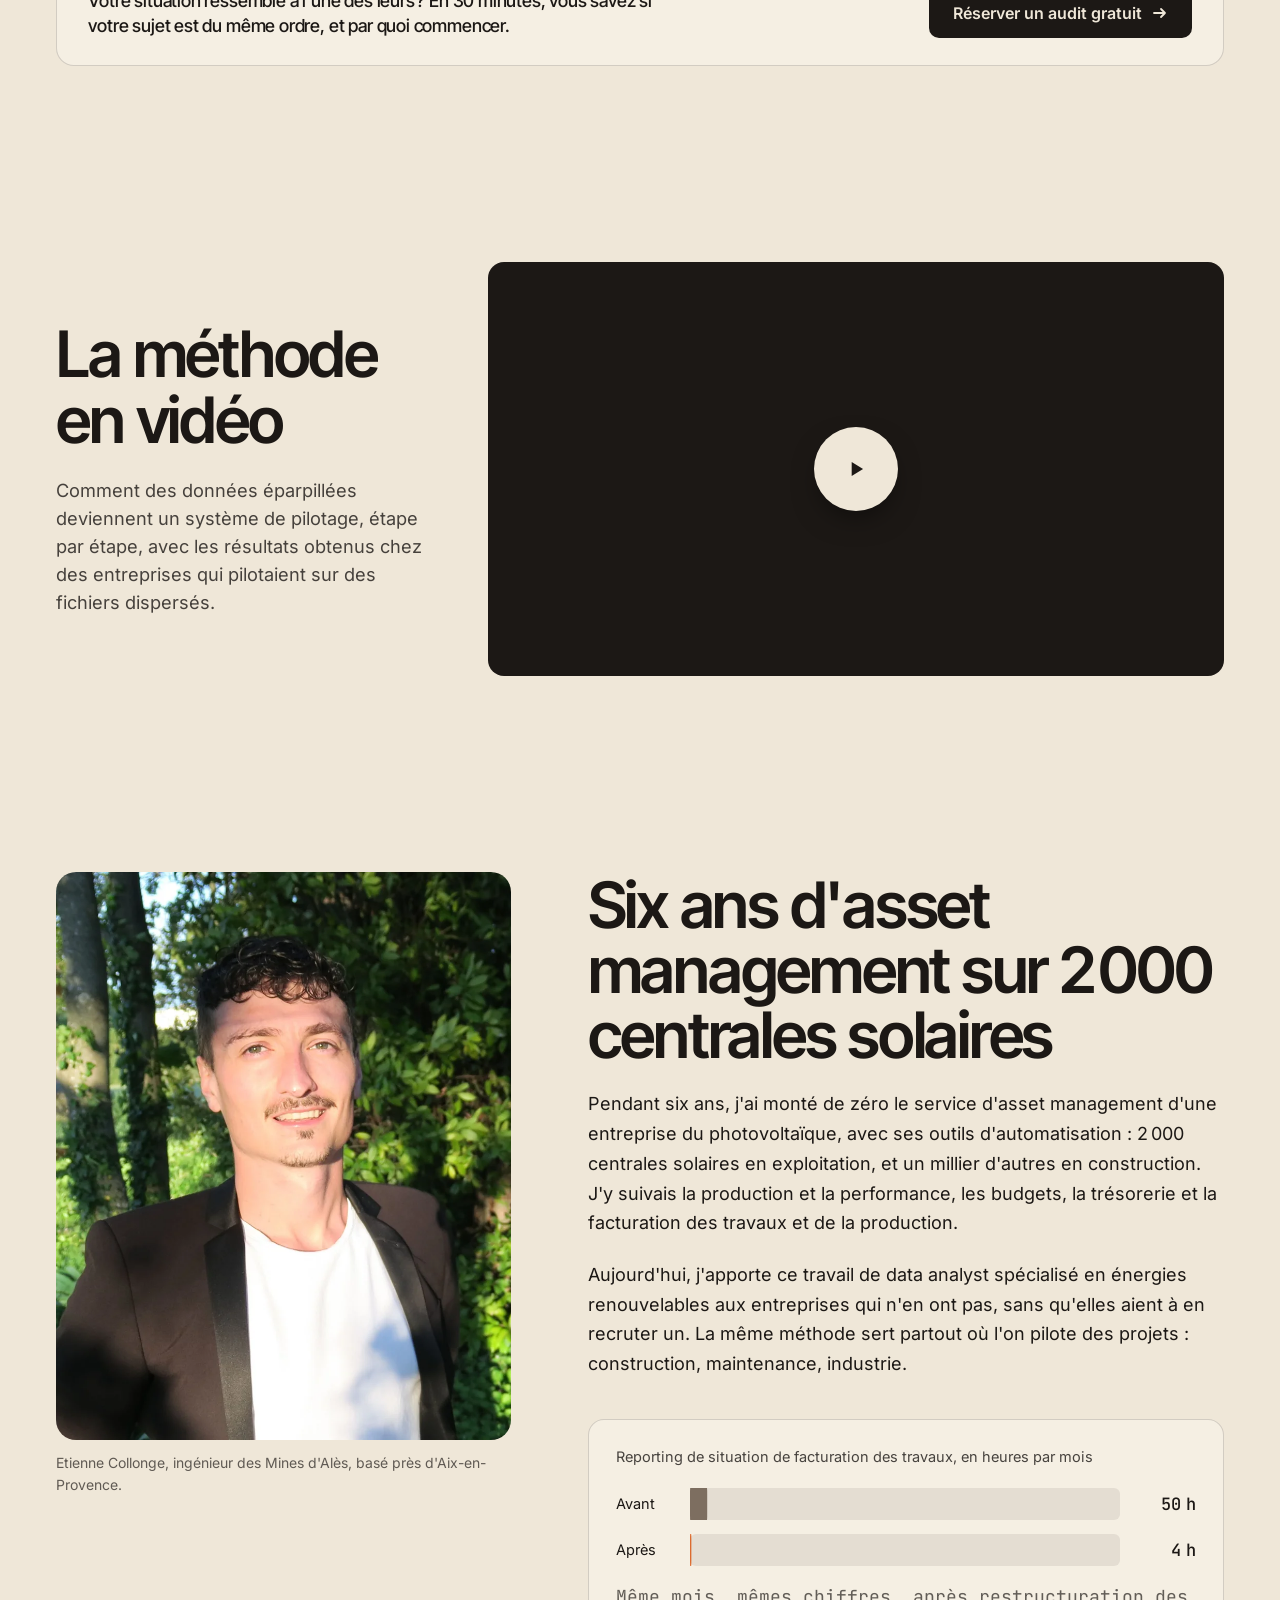
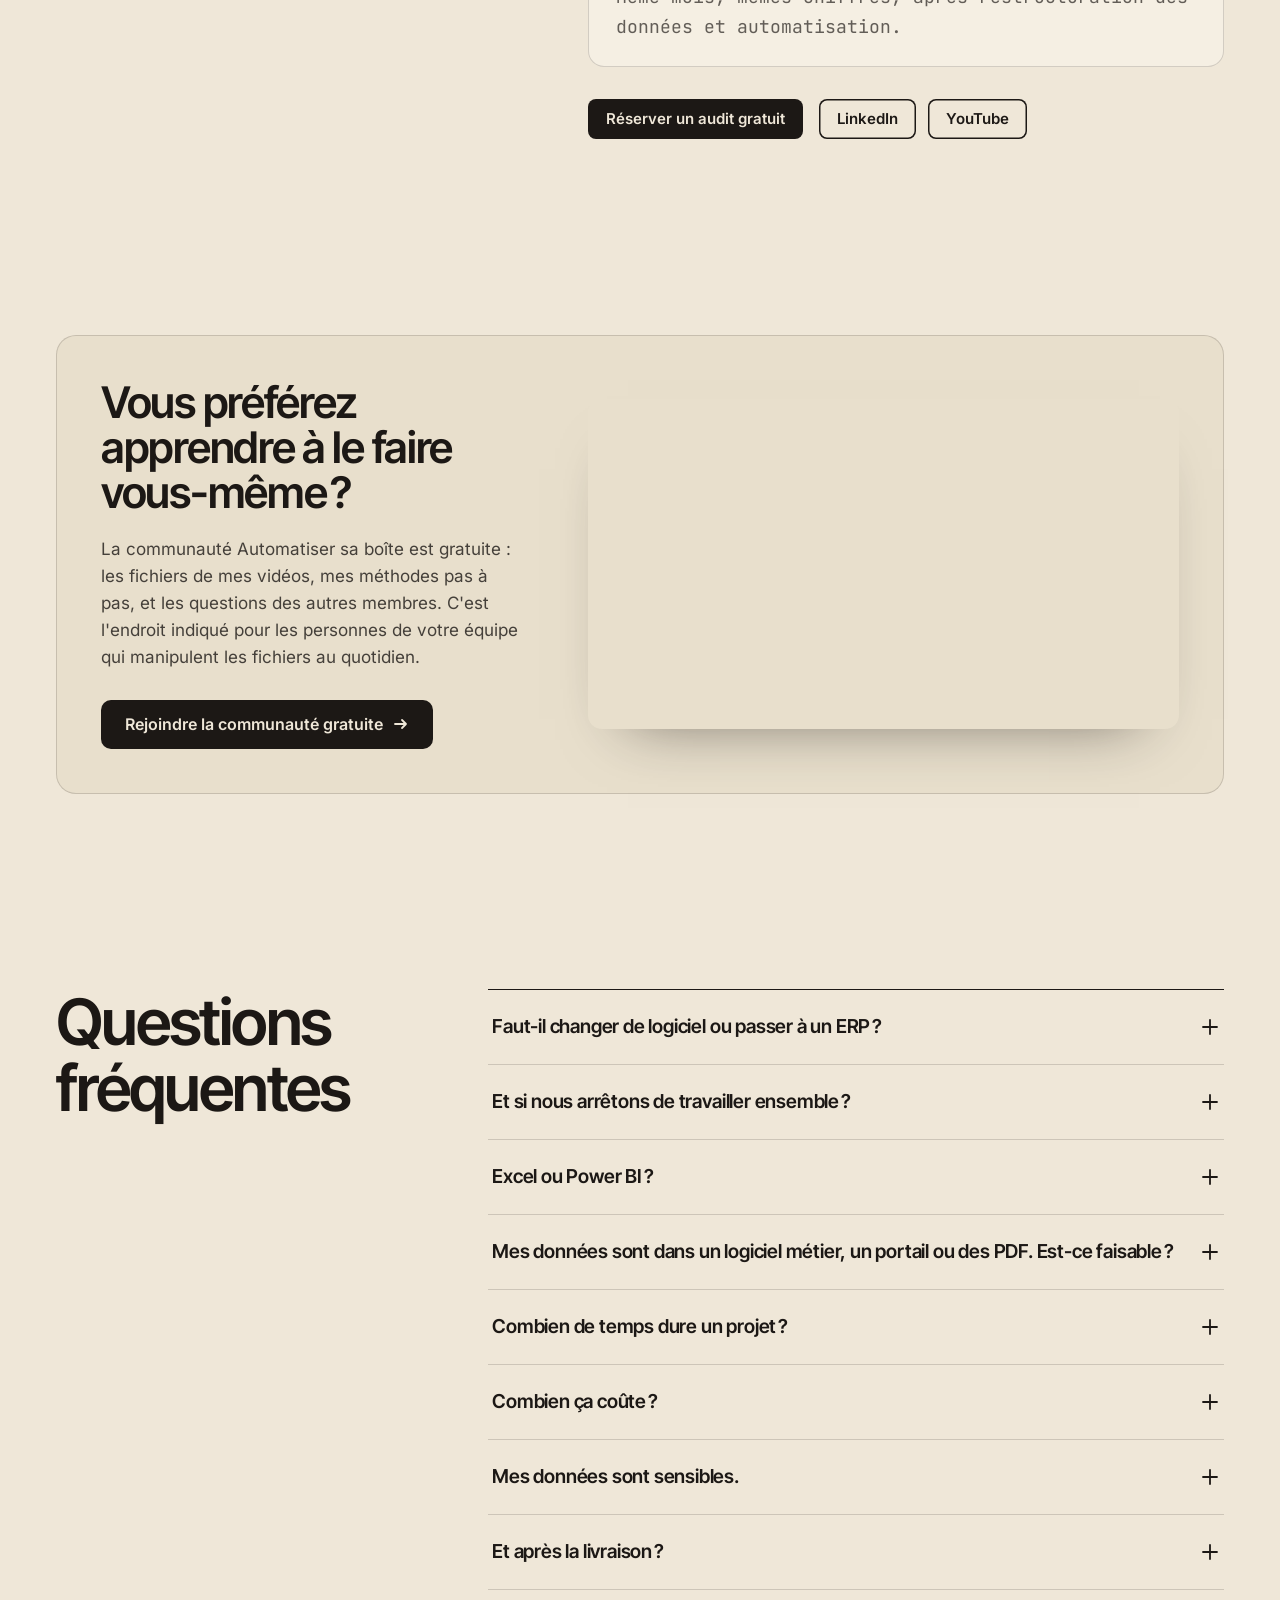
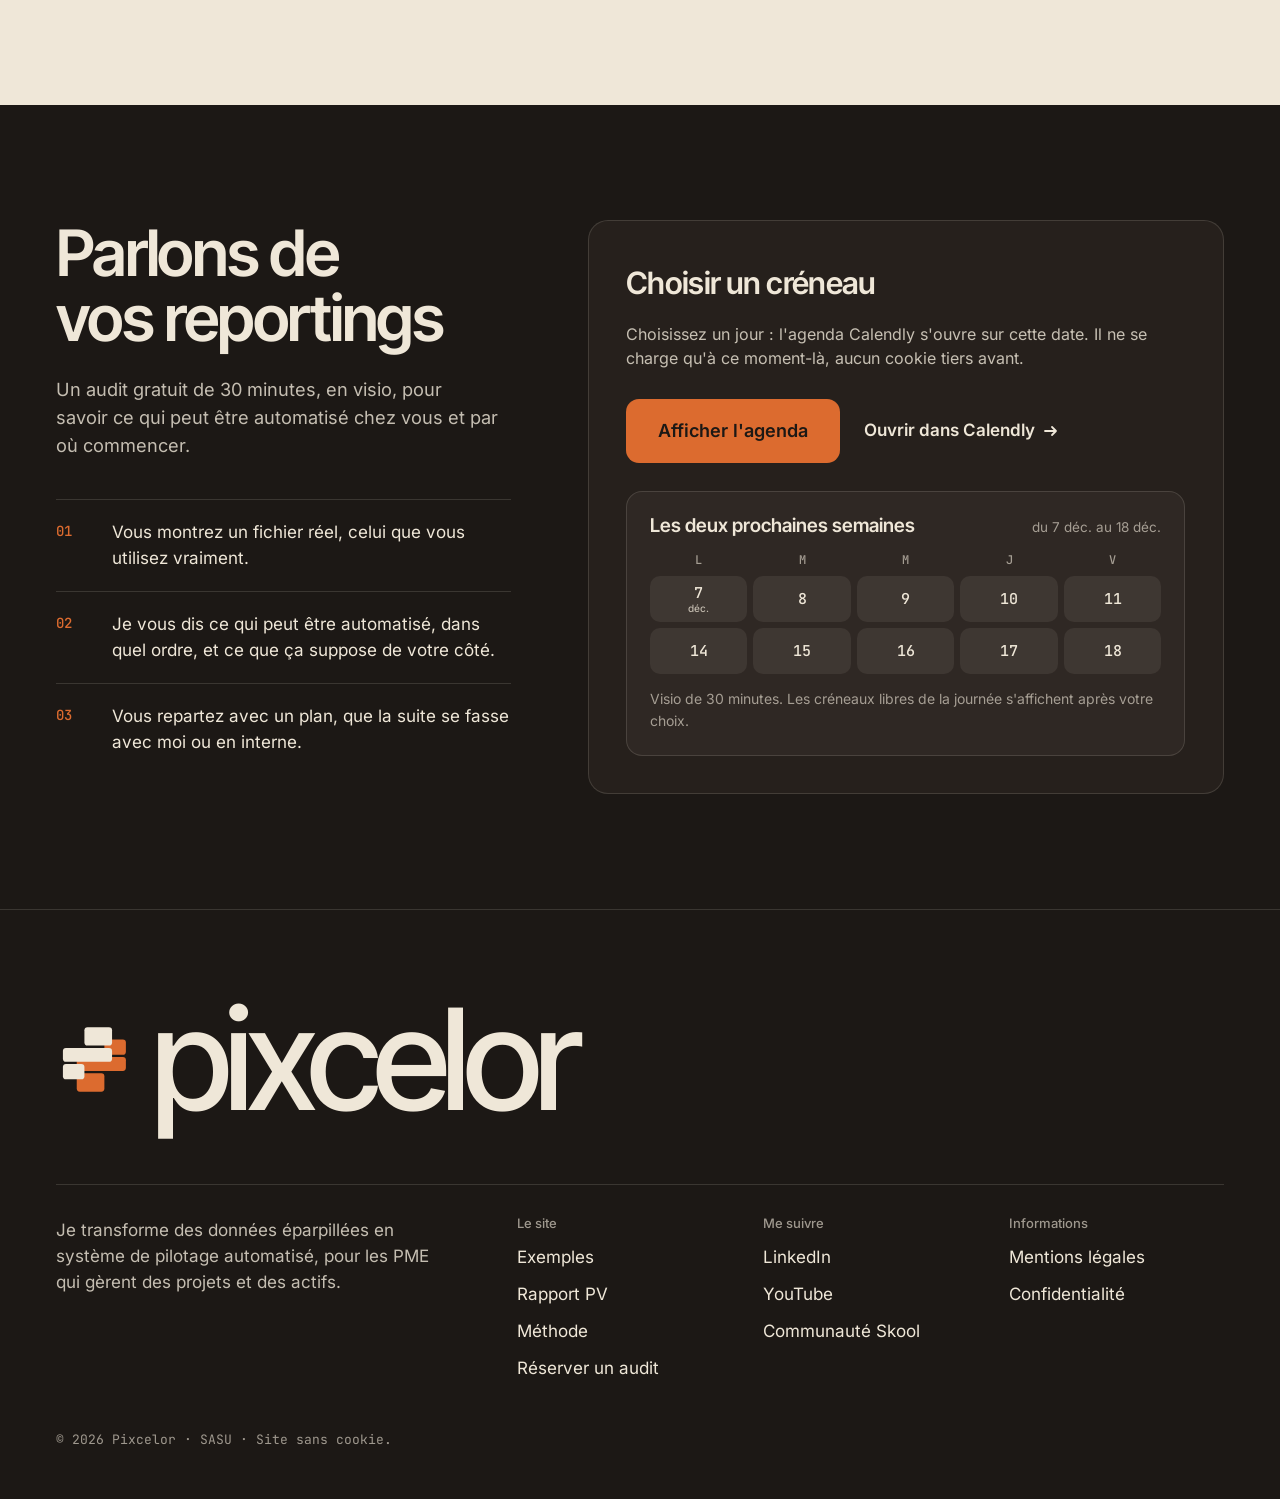
==== commit f757f9d6: "Relances vers l'agenda en fin de section Six bandeaux discrets (après le schéma des logiciels, les e" ====
--- a/index.html
+++ b/index.html
@@ -18,10 +18,10 @@
 <link rel="apple-touch-icon" href="assets/img/apple-touch-icon.png">
 <link rel="preload" href="assets/fonts/InterTight-latin.woff2" as="font" type="font/woff2" crossorigin>
 <link rel="preload" href="assets/fonts/Inter-latin.woff2" as="font" type="font/woff2" crossorigin>
-<link rel="stylesheet" href="assets/css/site.css?v=25">
-<link rel="stylesheet" href="assets/css/bento.css?v=25">
-<script src="assets/js/data-demo.js?v=25" defer></script>
-<script src="assets/js/site.js?v=25" defer></script>
+<link rel="stylesheet" href="assets/css/site.css?v=26">
+<link rel="stylesheet" href="assets/css/bento.css?v=26">
+<script src="assets/js/data-demo.js?v=26" defer></script>
+<script src="assets/js/site.js?v=26" defer></script>
 </head>
 <body>
 <a class="skip" href="#contenu">Aller au contenu</a>
@@ -129,6 +129,11 @@
       <div class="chart" data-chart="flow"></div>
       <figcaption class="flow-read" aria-live="polite" data-flow-read></figcaption>
     </figure>
+    <div class="cta-inline">
+      <p>Vos logiciels sont différents&#8239;? En 30 minutes, on dessine ensemble ce schéma avec les vôtres.</p>
+      <a class="btn" href="#reserver" data-track="reserver-schema">Réserver un audit gratuit
+        <svg width="16" height="16" viewBox="0 0 16 16" aria-hidden="true"><path d="M2 8h11M9 4l4 4-4 4" fill="none" stroke="currentColor" stroke-width="1.8" stroke-linecap="round" stroke-linejoin="round"/></svg></a>
+    </div>
   </div>
 </section>
 
@@ -311,6 +316,11 @@
       </div>
     </div>
     <p class="note">Tous les graphiques de cette page utilisent des données fictives.</p>
+    <div class="cta-inline">
+      <p>Votre métier n'y est pas, ou vos fichiers ne ressemblent à aucun de ces exemples&#8239;? En 30 minutes, on regarde les vôtres.</p>
+      <a class="btn" href="#reserver" data-track="reserver-exemples">Réserver un audit gratuit
+        <svg width="16" height="16" viewBox="0 0 16 16" aria-hidden="true"><path d="M2 8h11M9 4l4 4-4 4" fill="none" stroke="currentColor" stroke-width="1.8" stroke-linecap="round" stroke-linejoin="round"/></svg></a>
+    </div>
   </div>
 </section>
 
@@ -389,6 +399,11 @@
       </div>
     </div>
     <p class="note">Données fictives : parc de démonstration de 400 centrales (76,6&#8239;MWc) et six sociétés de projet. Le rapport complet compte d'autres pages : fiche centrale, d'une année sur l'autre, vaut-il le coût d'agir, repowering.</p>
+    <div class="cta-inline">
+      <p>Le même rapport, branché sur vos portails, vos compteurs et vos contrats.</p>
+      <a class="btn btn--terra" href="#reserver" data-track="reserver-pv-bas">Voir ce rapport sur vos centrales
+        <svg width="16" height="16" viewBox="0 0 16 16" aria-hidden="true"><path d="M2 8h11M9 4l4 4-4 4" fill="none" stroke="currentColor" stroke-width="1.8" stroke-linecap="round" stroke-linejoin="round"/></svg></a>
+    </div>
   </div>
 </section>
 
@@ -432,6 +447,11 @@
         <h3>L'IA sous contrôle</h3>
         <p>Quand l'IA lit des documents ou prépare un commentaire, on décide ensemble de ce qu'elle voit. Les calculs, eux, restent dans vos fichiers, traçables ligne à ligne.</p>
       </div>
+    </div>
+    <div class="cta-inline">
+      <p>Vous avez déjà Excel et Power BI&#8239;: en 30 minutes, on regarde ce qu'ils peuvent automatiser chez vous.</p>
+      <a class="btn" href="#reserver" data-track="reserver-microsoft">Réserver un audit gratuit
+        <svg width="16" height="16" viewBox="0 0 16 16" aria-hidden="true"><path d="M2 8h11M9 4l4 4-4 4" fill="none" stroke="currentColor" stroke-width="1.8" stroke-linecap="round" stroke-linejoin="round"/></svg></a>
     </div>
   </div>
 </section>
@@ -539,6 +559,11 @@
         <div class="who-col"><div class="who-bar"><i class="you"></i><i class="me"></i></div><span>Ancrer</span><small data-who="4"></small></div>
       </div>
     </div>
+    <div class="cta-inline">
+      <p>Tout commence par l'étape 01 : 30 minutes d'audit gratuit, sur vos fichiers réels.</p>
+      <a class="btn" href="#reserver" data-track="reserver-methode">Réserver un audit gratuit
+        <svg width="16" height="16" viewBox="0 0 16 16" aria-hidden="true"><path d="M2 8h11M9 4l4 4-4 4" fill="none" stroke="currentColor" stroke-width="1.8" stroke-linecap="round" stroke-linejoin="round"/></svg></a>
+    </div>
   </div>
 </section>
 
@@ -583,6 +608,11 @@
         </li>
       </ul>
     </div>
+    <div class="cta-inline">
+      <p>Votre situation ressemble à l'une des leurs&#8239;? En 30 minutes, vous savez si votre sujet est du même ordre, et par quoi commencer.</p>
+      <a class="btn" href="#reserver" data-track="reserver-temoignages">Réserver un audit gratuit
+        <svg width="16" height="16" viewBox="0 0 16 16" aria-hidden="true"><path d="M2 8h11M9 4l4 4-4 4" fill="none" stroke="currentColor" stroke-width="1.8" stroke-linecap="round" stroke-linejoin="round"/></svg></a>
+    </div>
   </div>
 </section>
 
@@ -620,6 +650,7 @@
         <p class="note">Même mois, mêmes chiffres, après restructuration des données et automatisation.</p>
       </figure>
       <div class="follow">
+        <a class="btn btn--small" href="#reserver" data-track="reserver-apropos">Réserver un audit gratuit</a>
         <a class="btn btn--line btn--small" href="https://www.linkedin.com/in/etienne-collonge/" rel="noopener" target="_blank">LinkedIn</a>
         <a class="btn btn--line btn--small" href="https://www.youtube.com/@EtienneCollonge" rel="noopener" target="_blank">YouTube</a>
       </div>
--- a/assets/css/site.css
+++ b/assets/css/site.css
@@ -266,6 +266,13 @@
 
 /* ---------- Bandeau d'appel ---------- */
 .cta-band { padding-bottom: calc(var(--section) * 0.4); }
+/* Relance discrète en fin de section : une phrase liée à ce qu'on vient de lire, un bouton vers l'agenda. */
+.cta-inline { display: flex; flex-wrap: wrap; align-items: center; justify-content: space-between; gap: 16px 32px; margin-top: clamp(32px, 4vw, 52px); padding: clamp(20px, 2.4vw, 28px) clamp(20px, 2.6vw, 32px); border-radius: 18px; background: var(--lin-soft); box-shadow: inset 0 0 0 1px var(--line); }
+.cta-inline p { margin: 0; flex: 1 1 360px; max-width: 52ch; font: 500 clamp(17px, 1.4vw, 20px)/1.4 var(--f-display); letter-spacing: -0.01em; color: var(--encre); }
+.cta-inline .btn { flex: none; }
+.dark .cta-inline { background: var(--encre-2); box-shadow: inset 0 0 0 1px var(--line-dark); }
+.dark .cta-inline p { color: var(--on-dark); }
+.follow .btn:first-child { margin-right: 4px; }
 .band {
   display: flex; flex-wrap: wrap; justify-content: space-between; align-items: center; gap: 24px 48px;
   padding: clamp(28px, 4vw, 56px) clamp(24px, 4vw, 64px); border-radius: var(--r-l);
@@ -662,6 +669,7 @@
   .facade--s { width: 104px; }
   .todo li:nth-child(n+4) { display: none; }
   .flow-fig, .delay-fig, .gantt-fig { padding: 14px; }
+  .cta-inline .btn { width: 100%; justify-content: center; }
   .tabs [role="tab"] { padding: 11px 16px; font-size: 14.5px; }
   .book-frame { min-height: 760px; }
   .footer-cols { grid-template-columns: minmax(0, 1fr); }
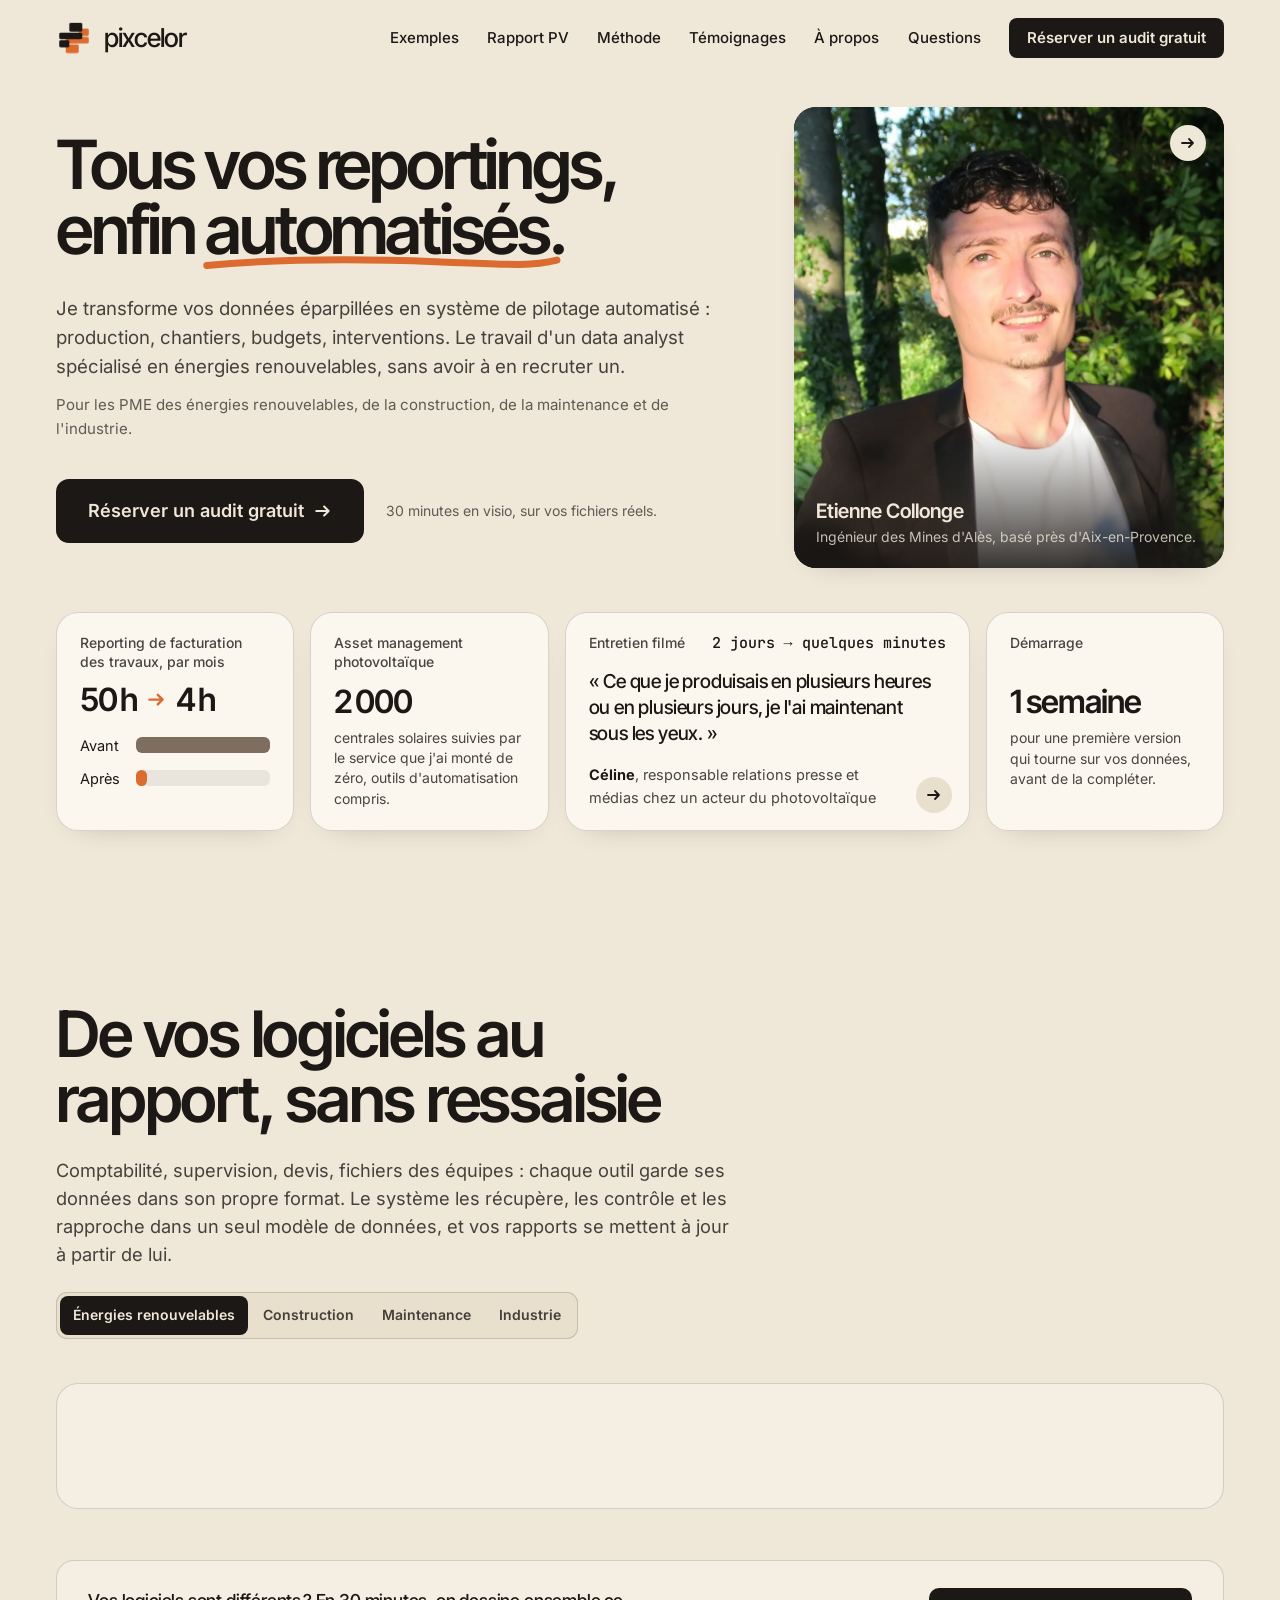
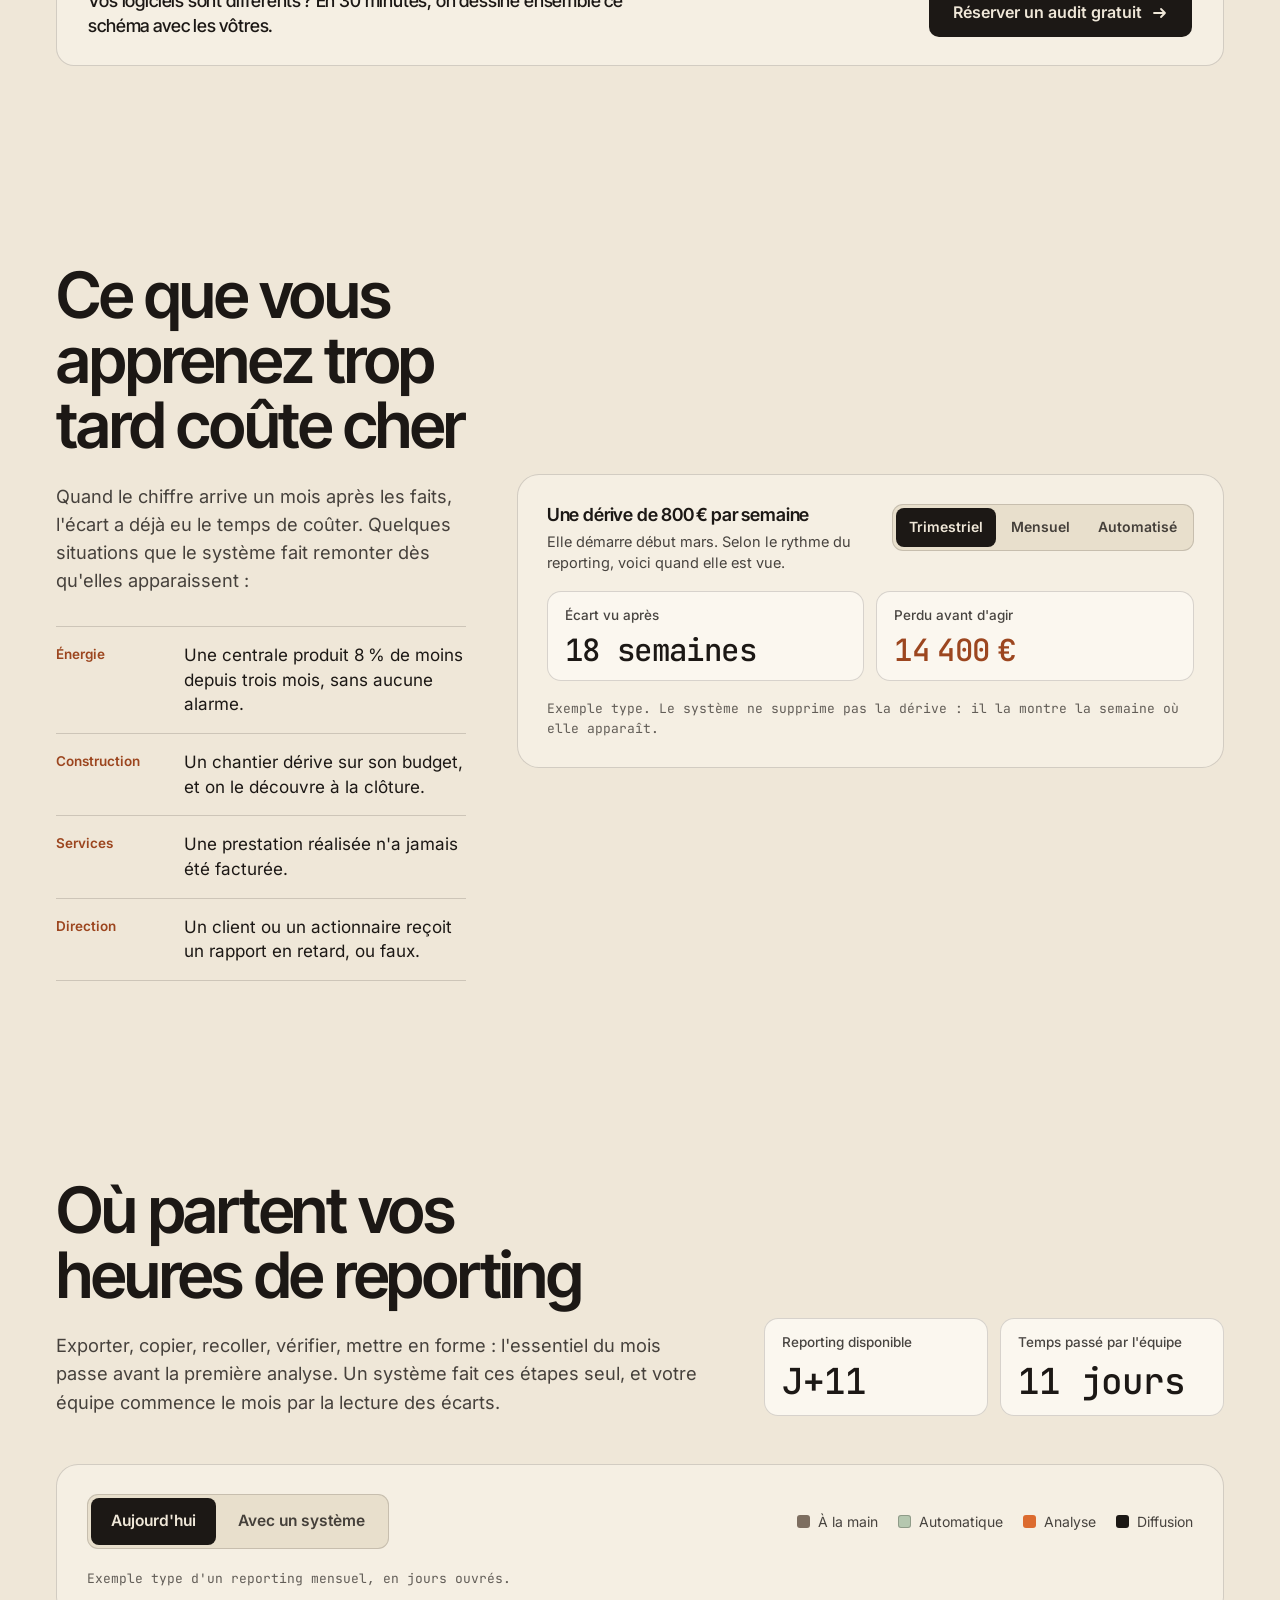
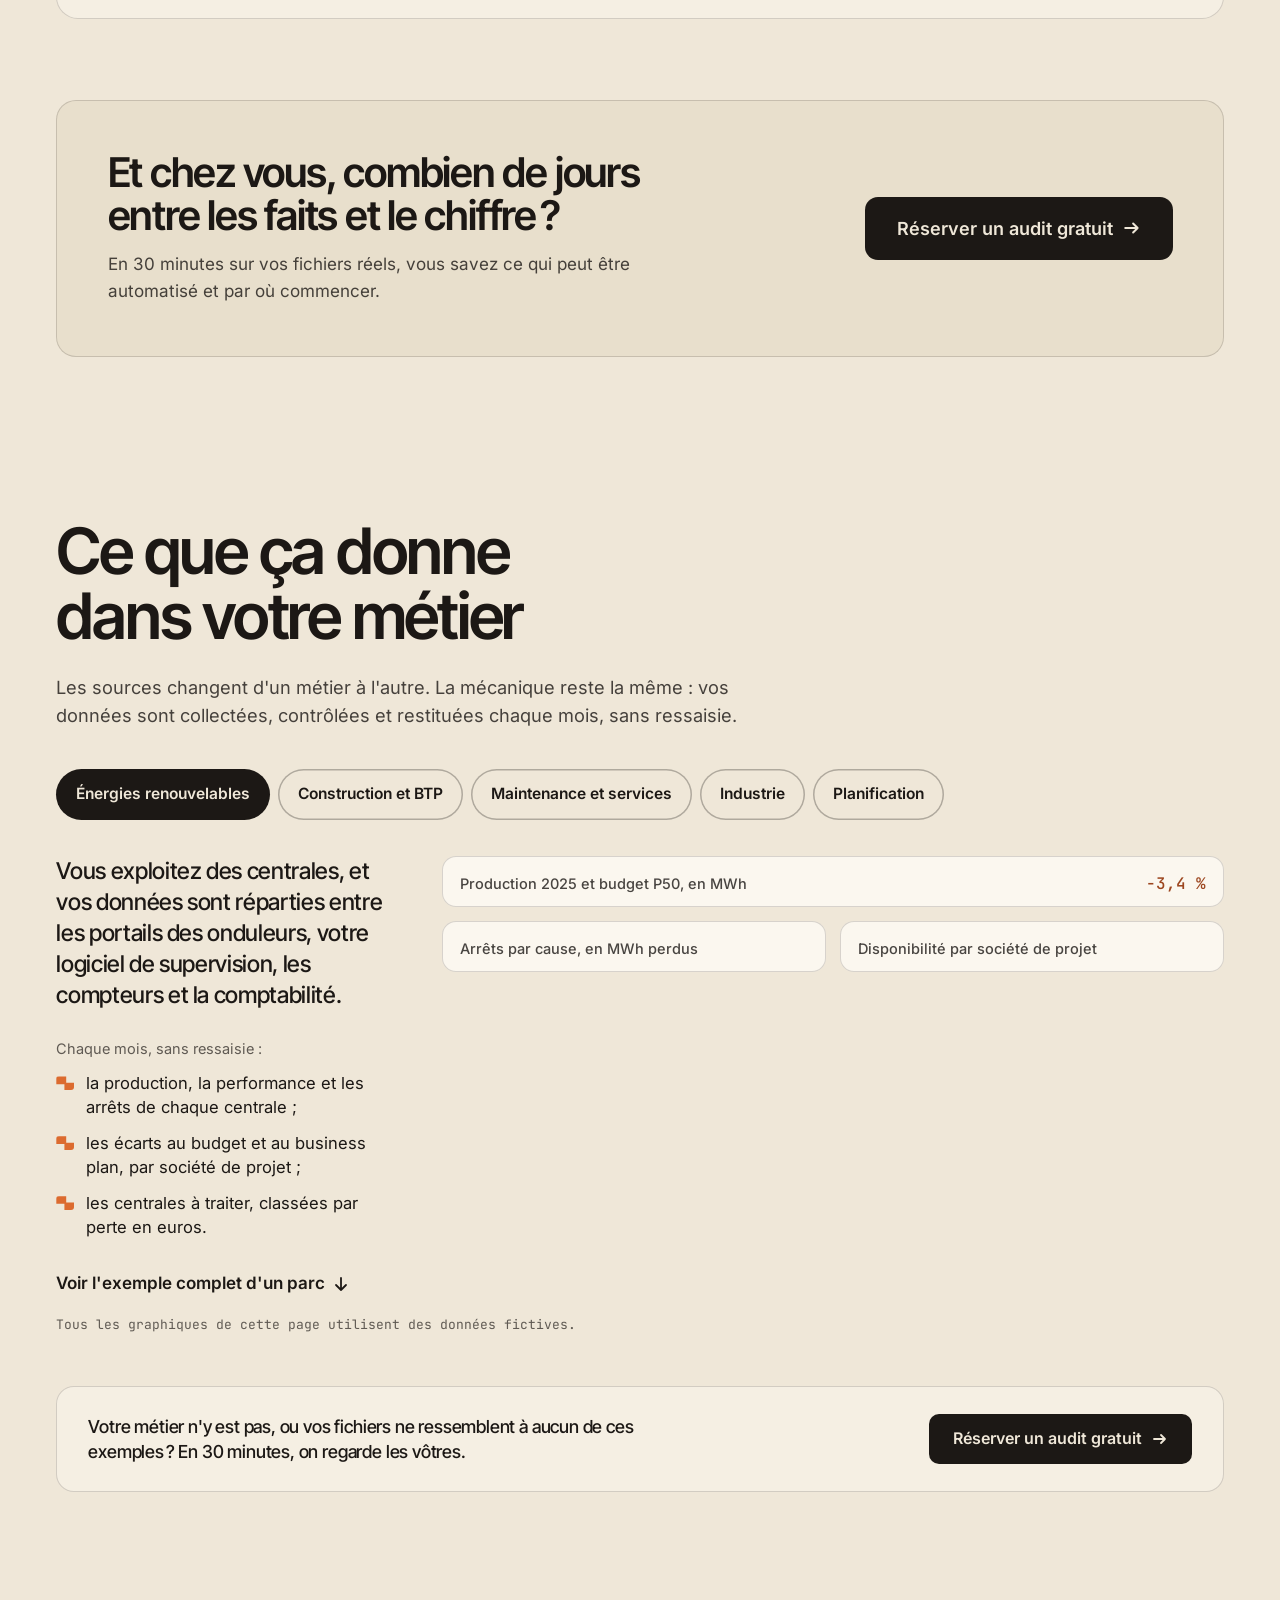
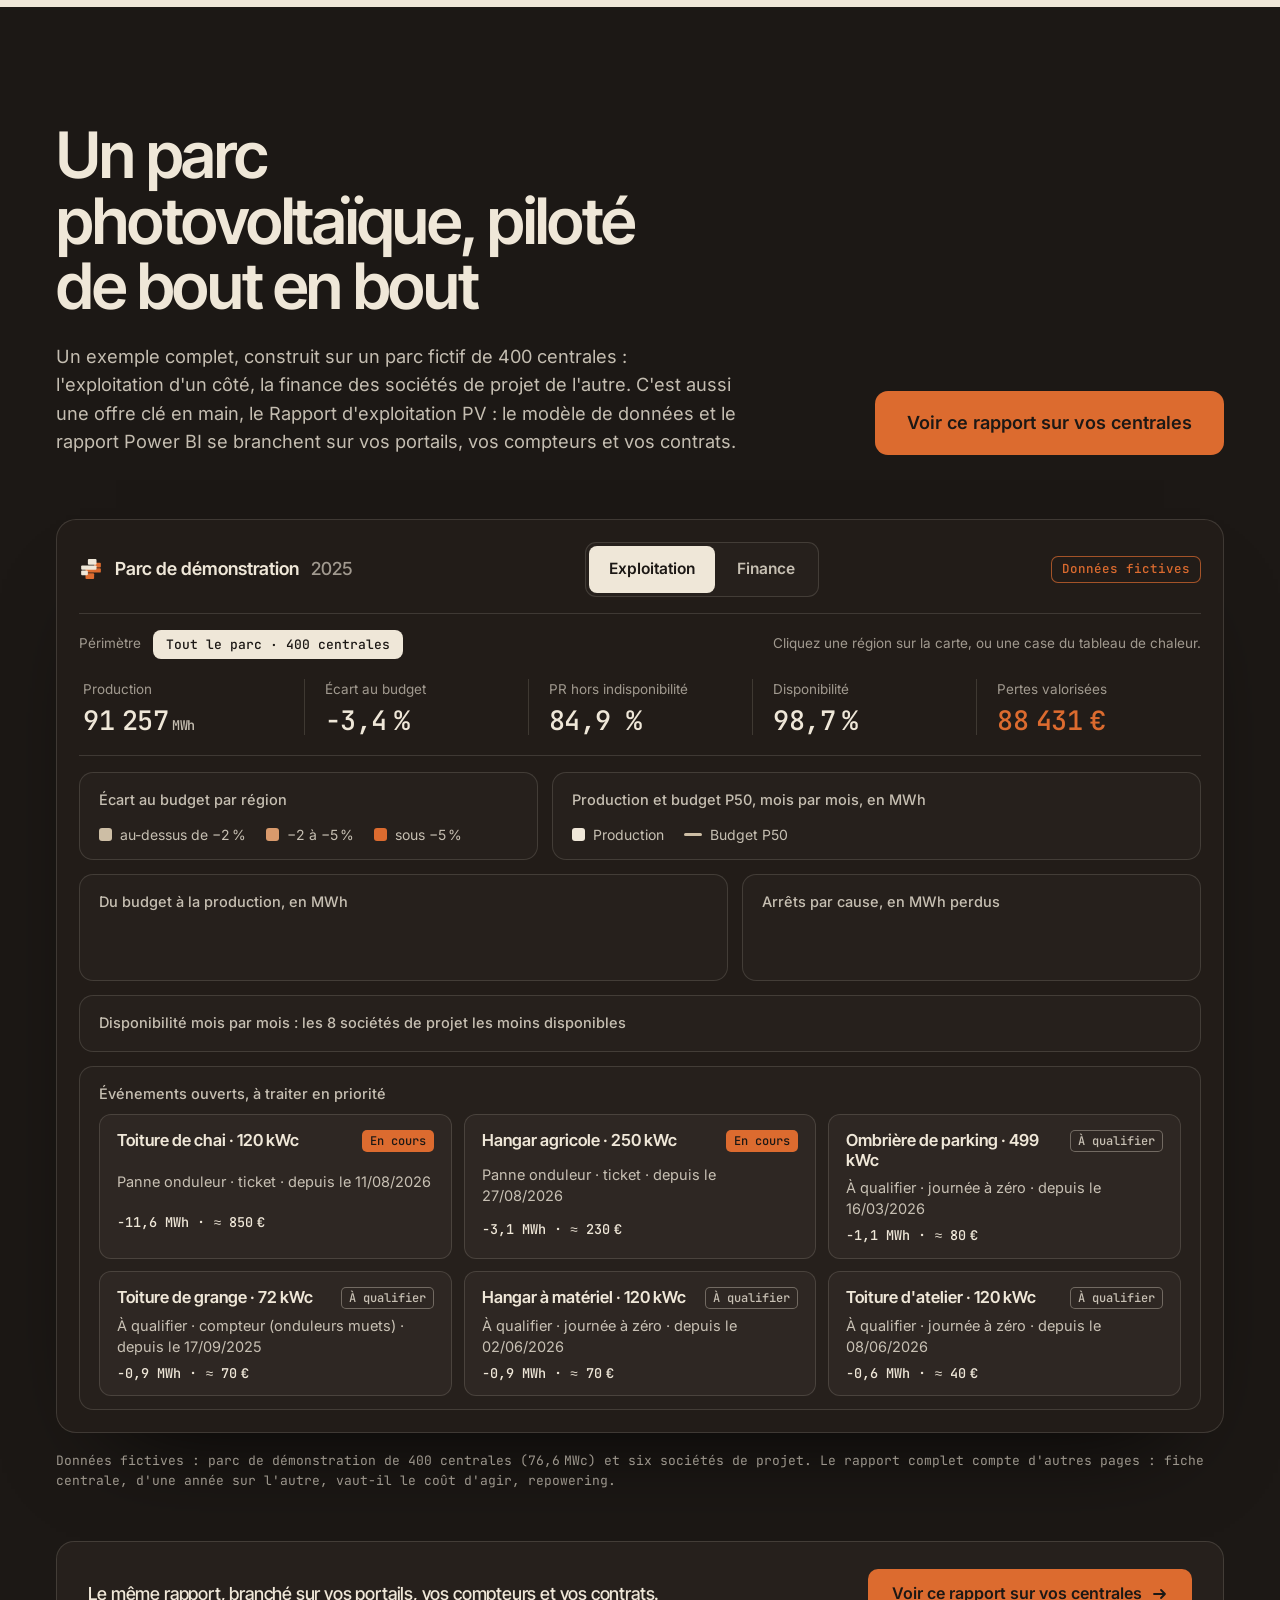
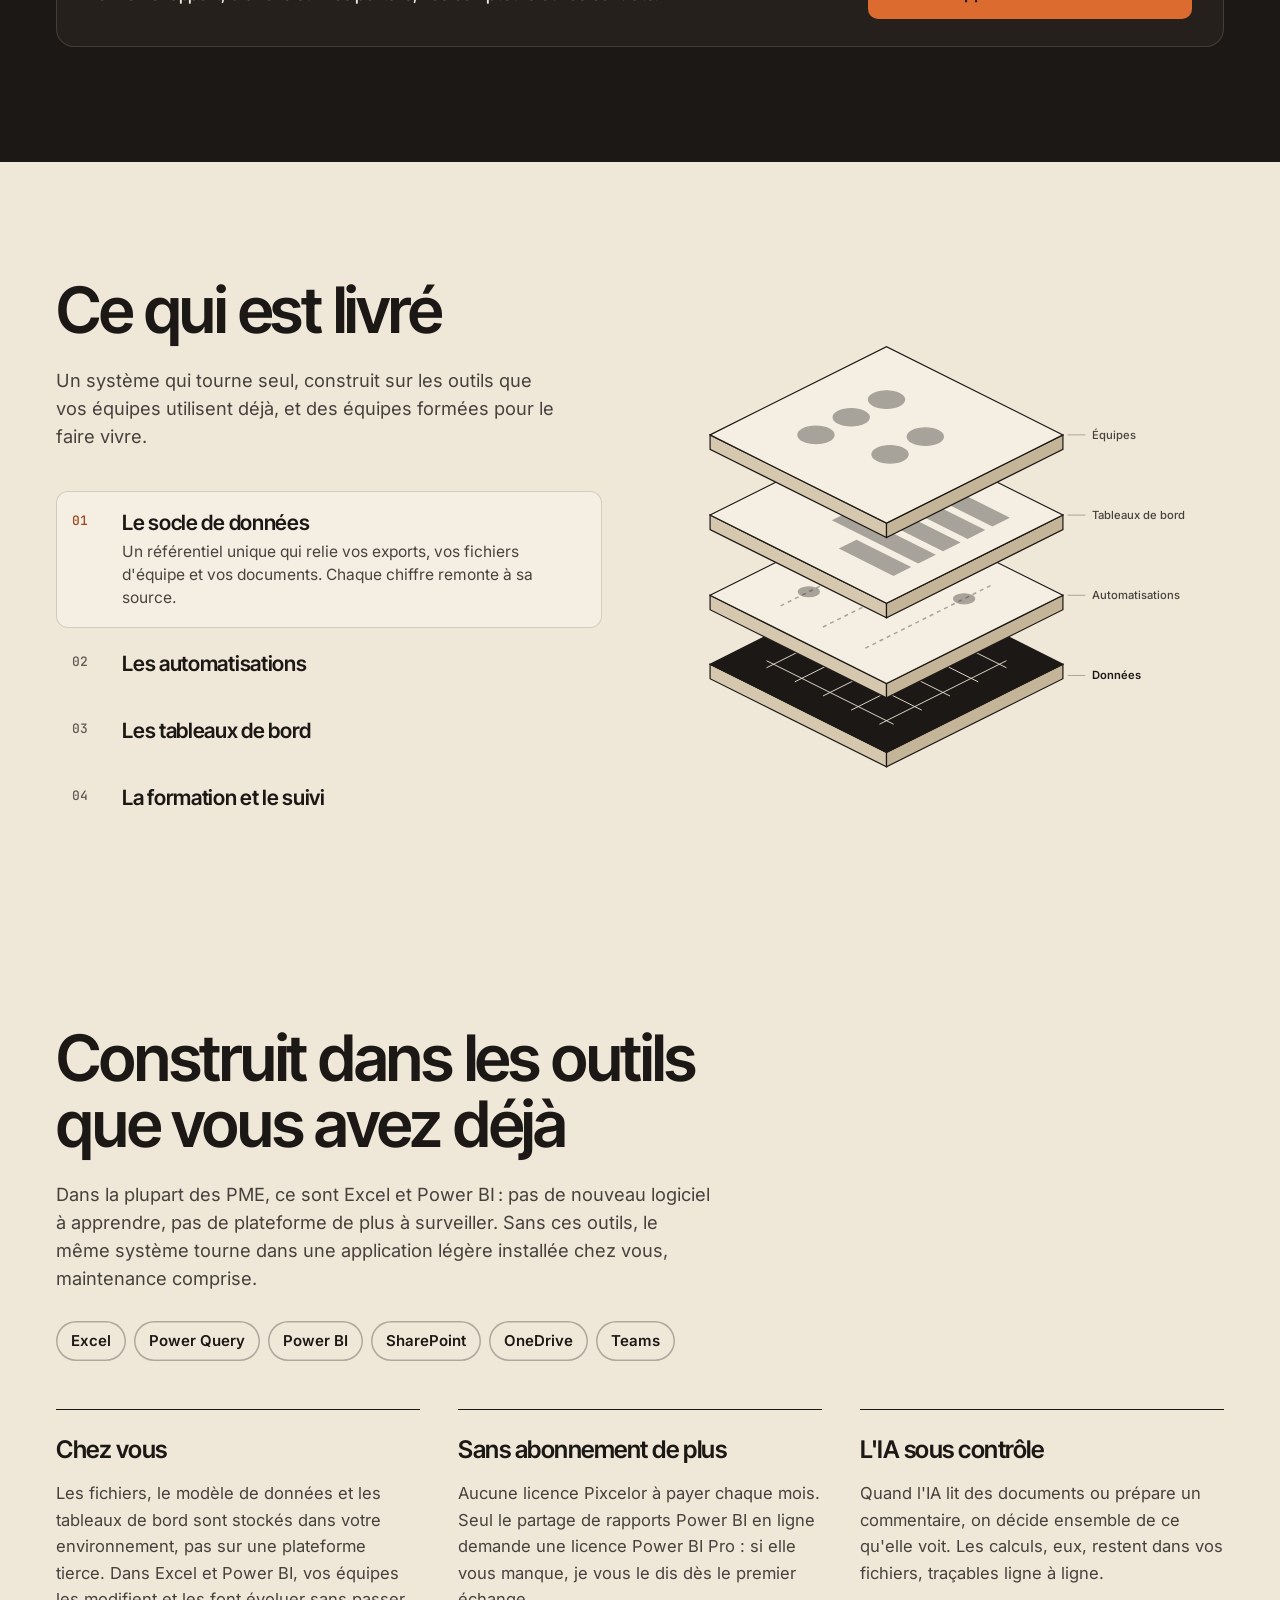
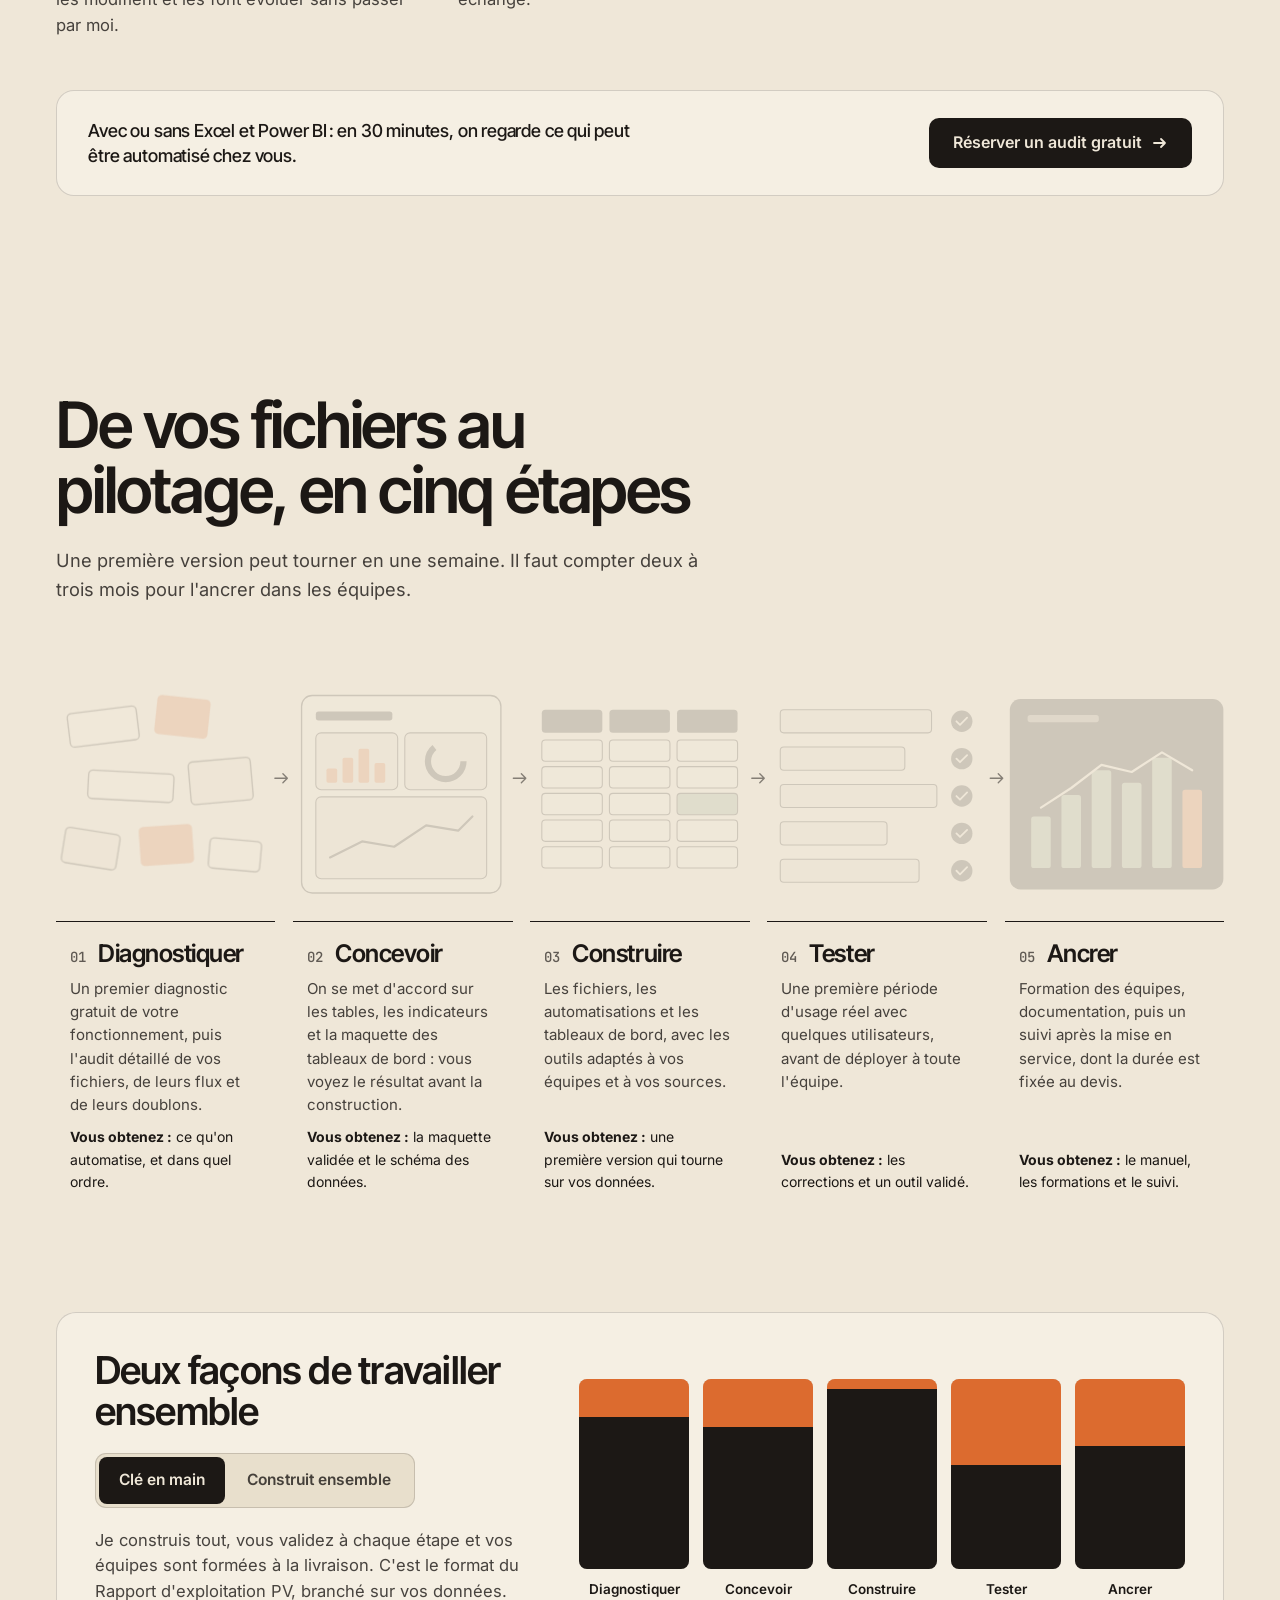
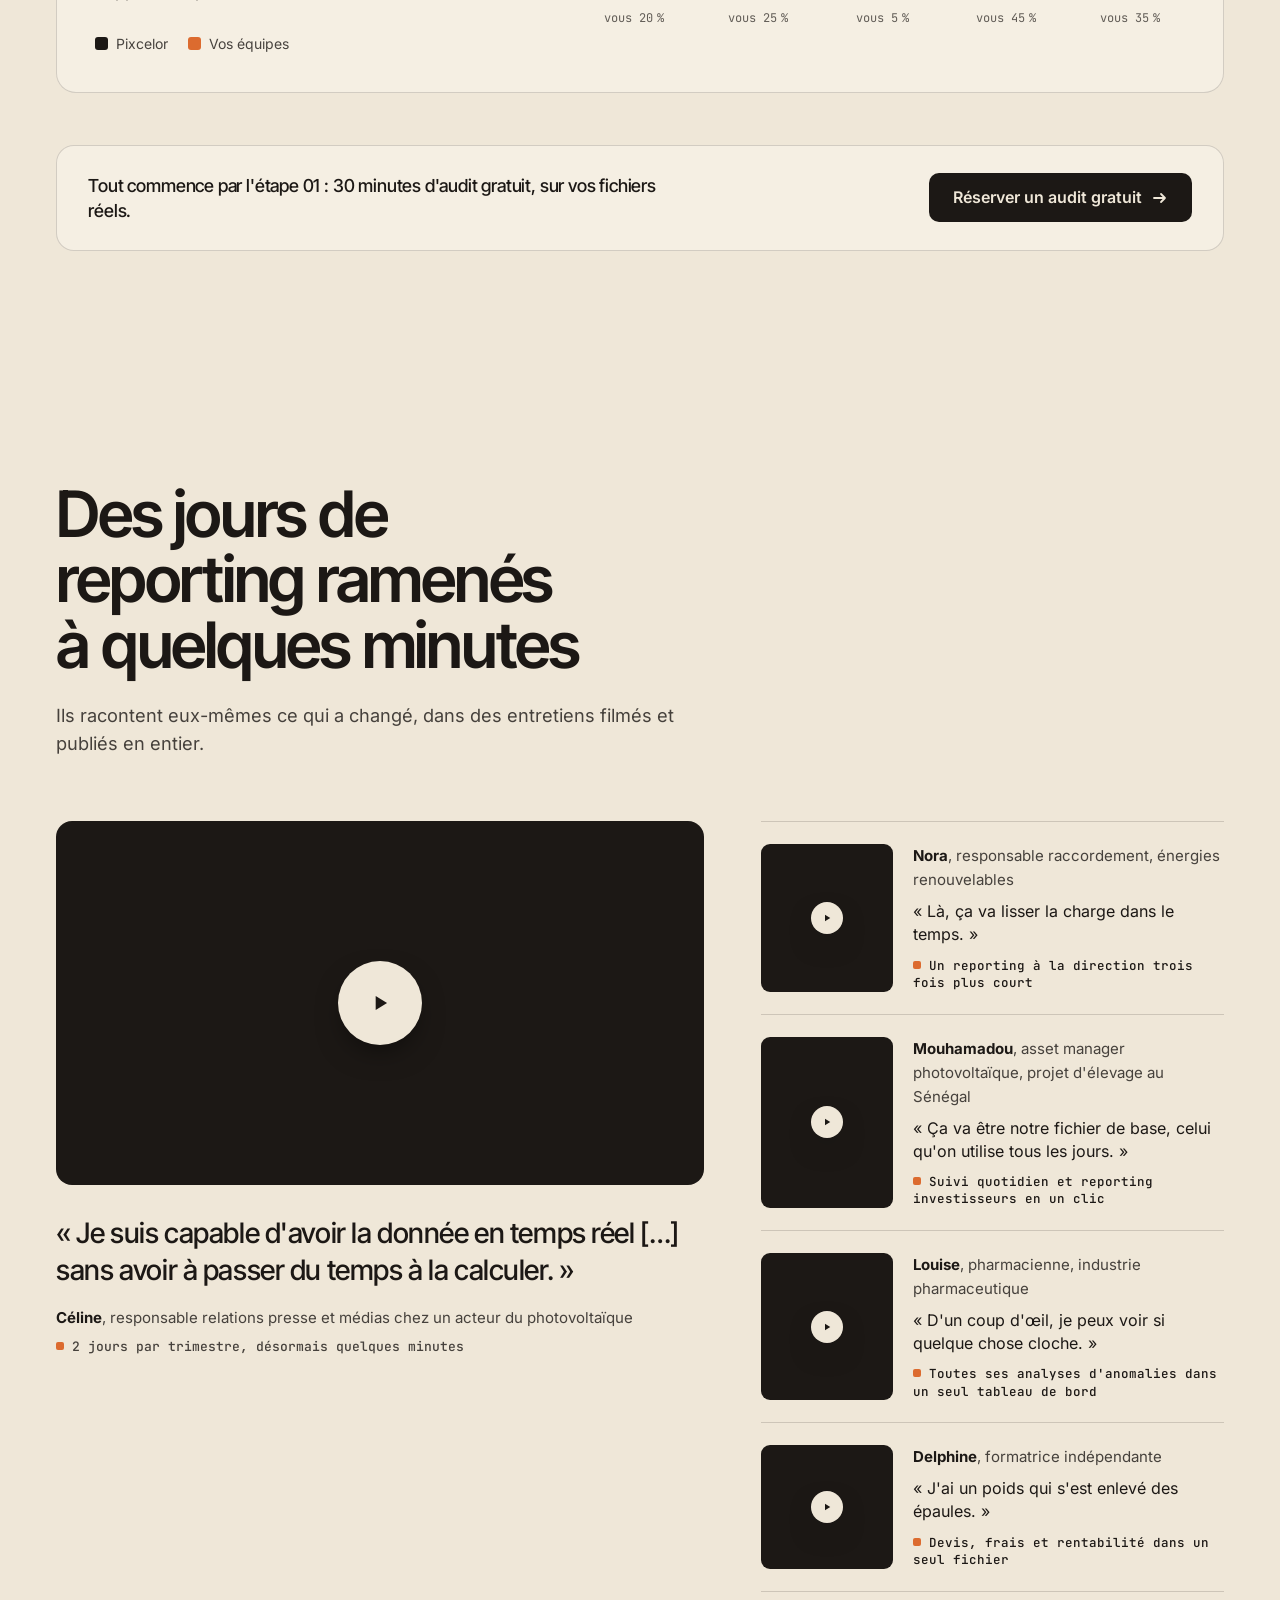
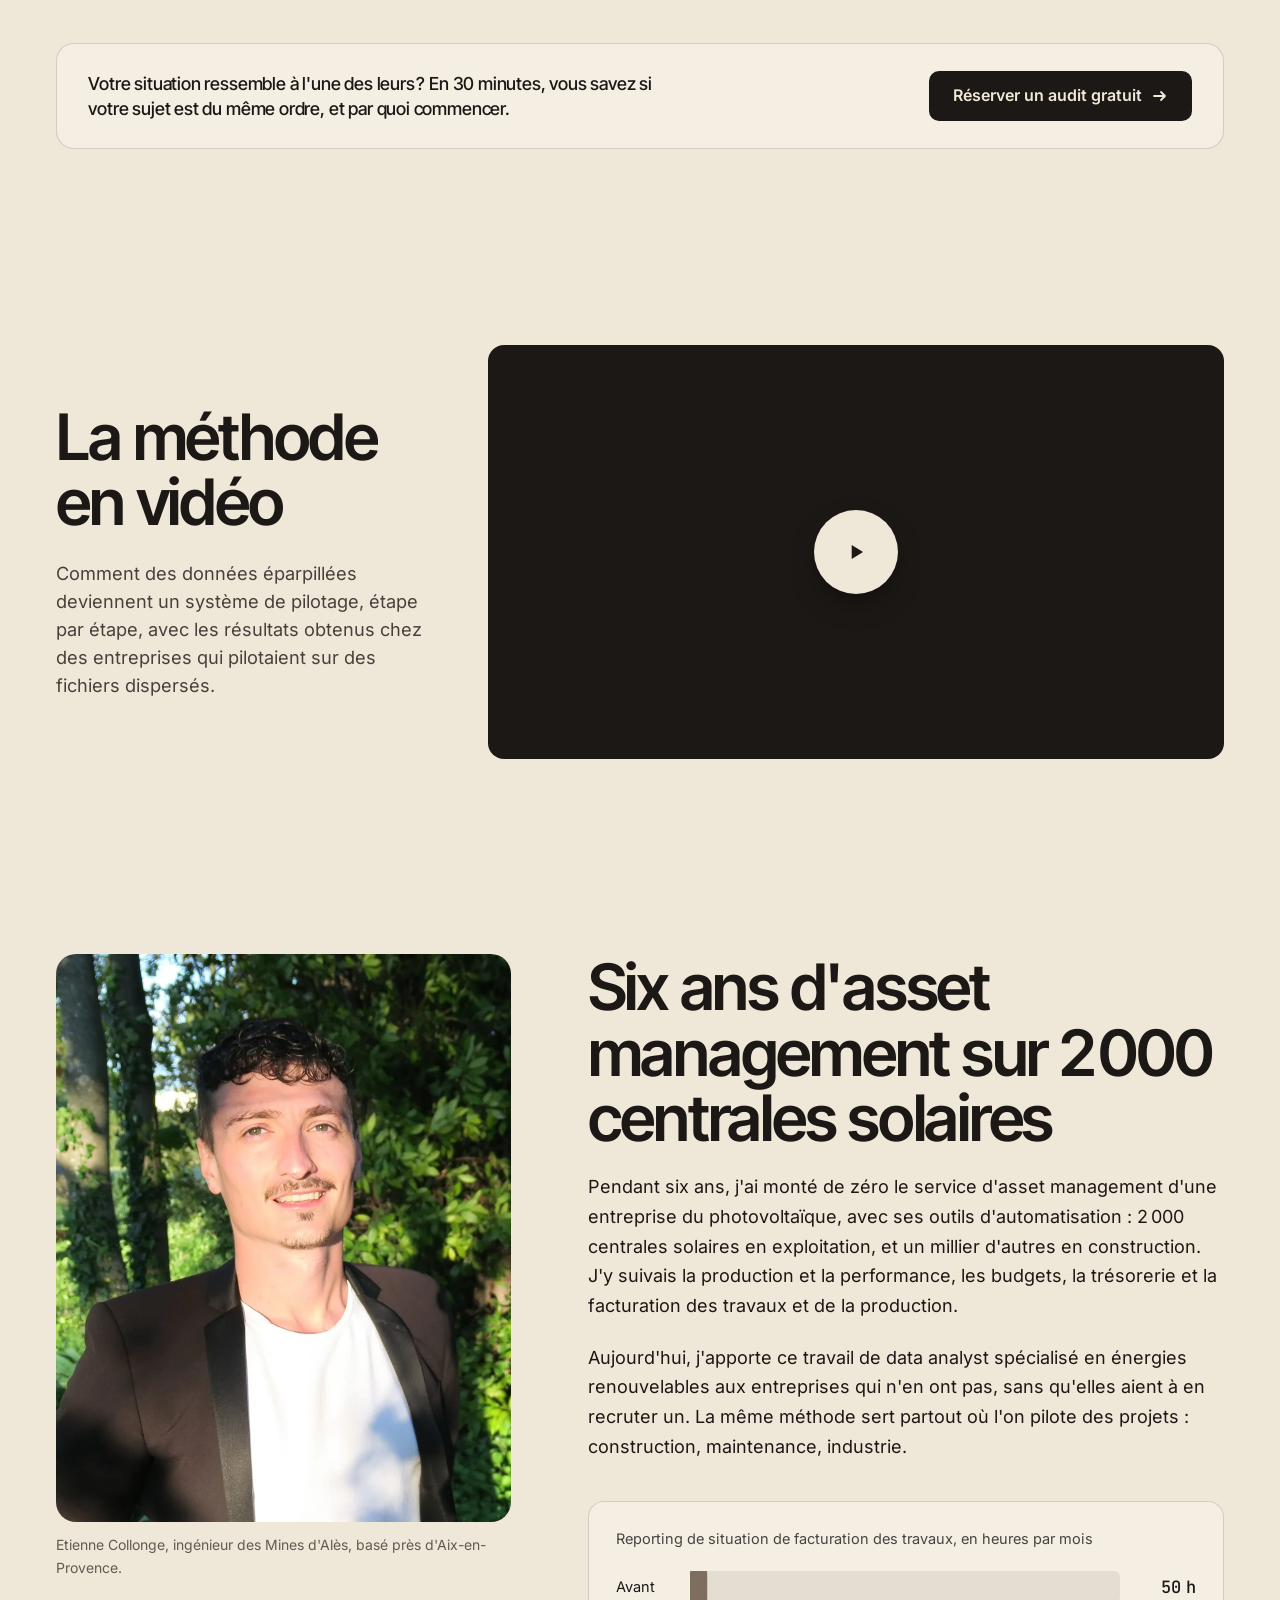
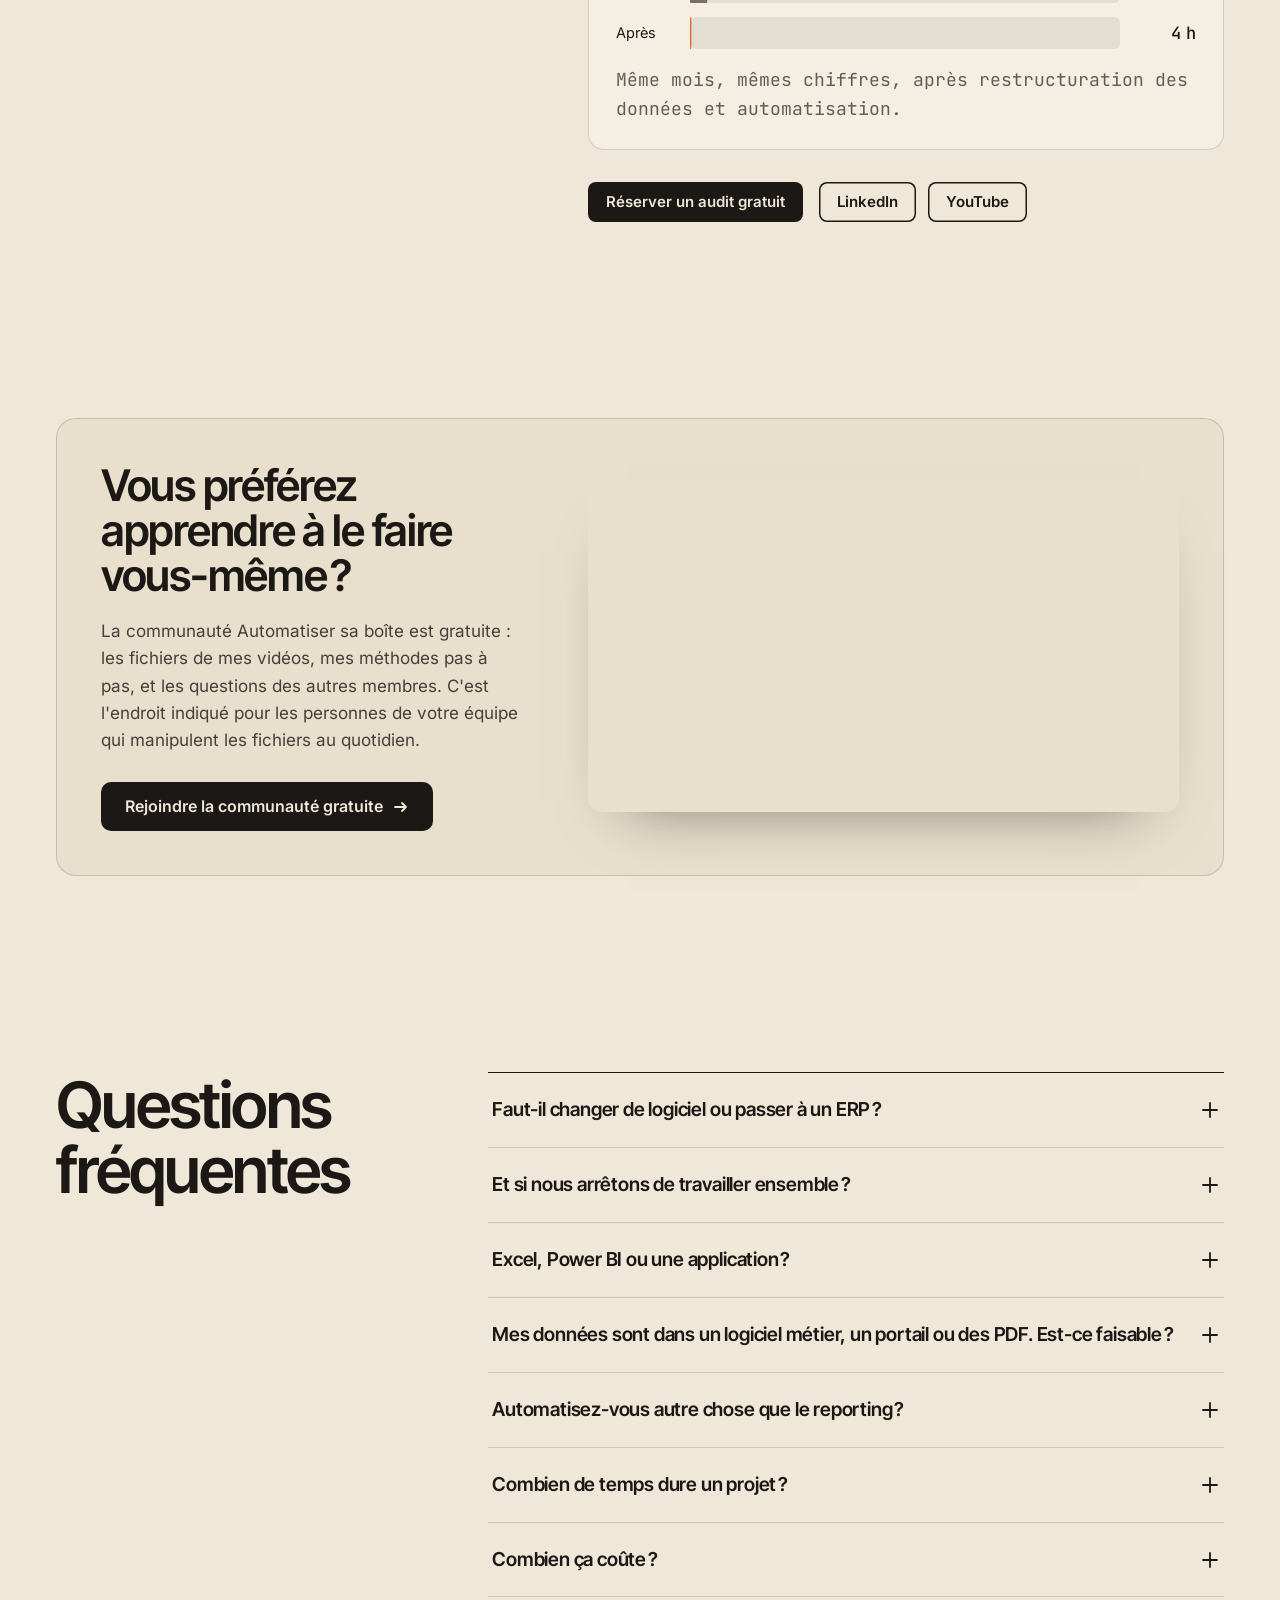
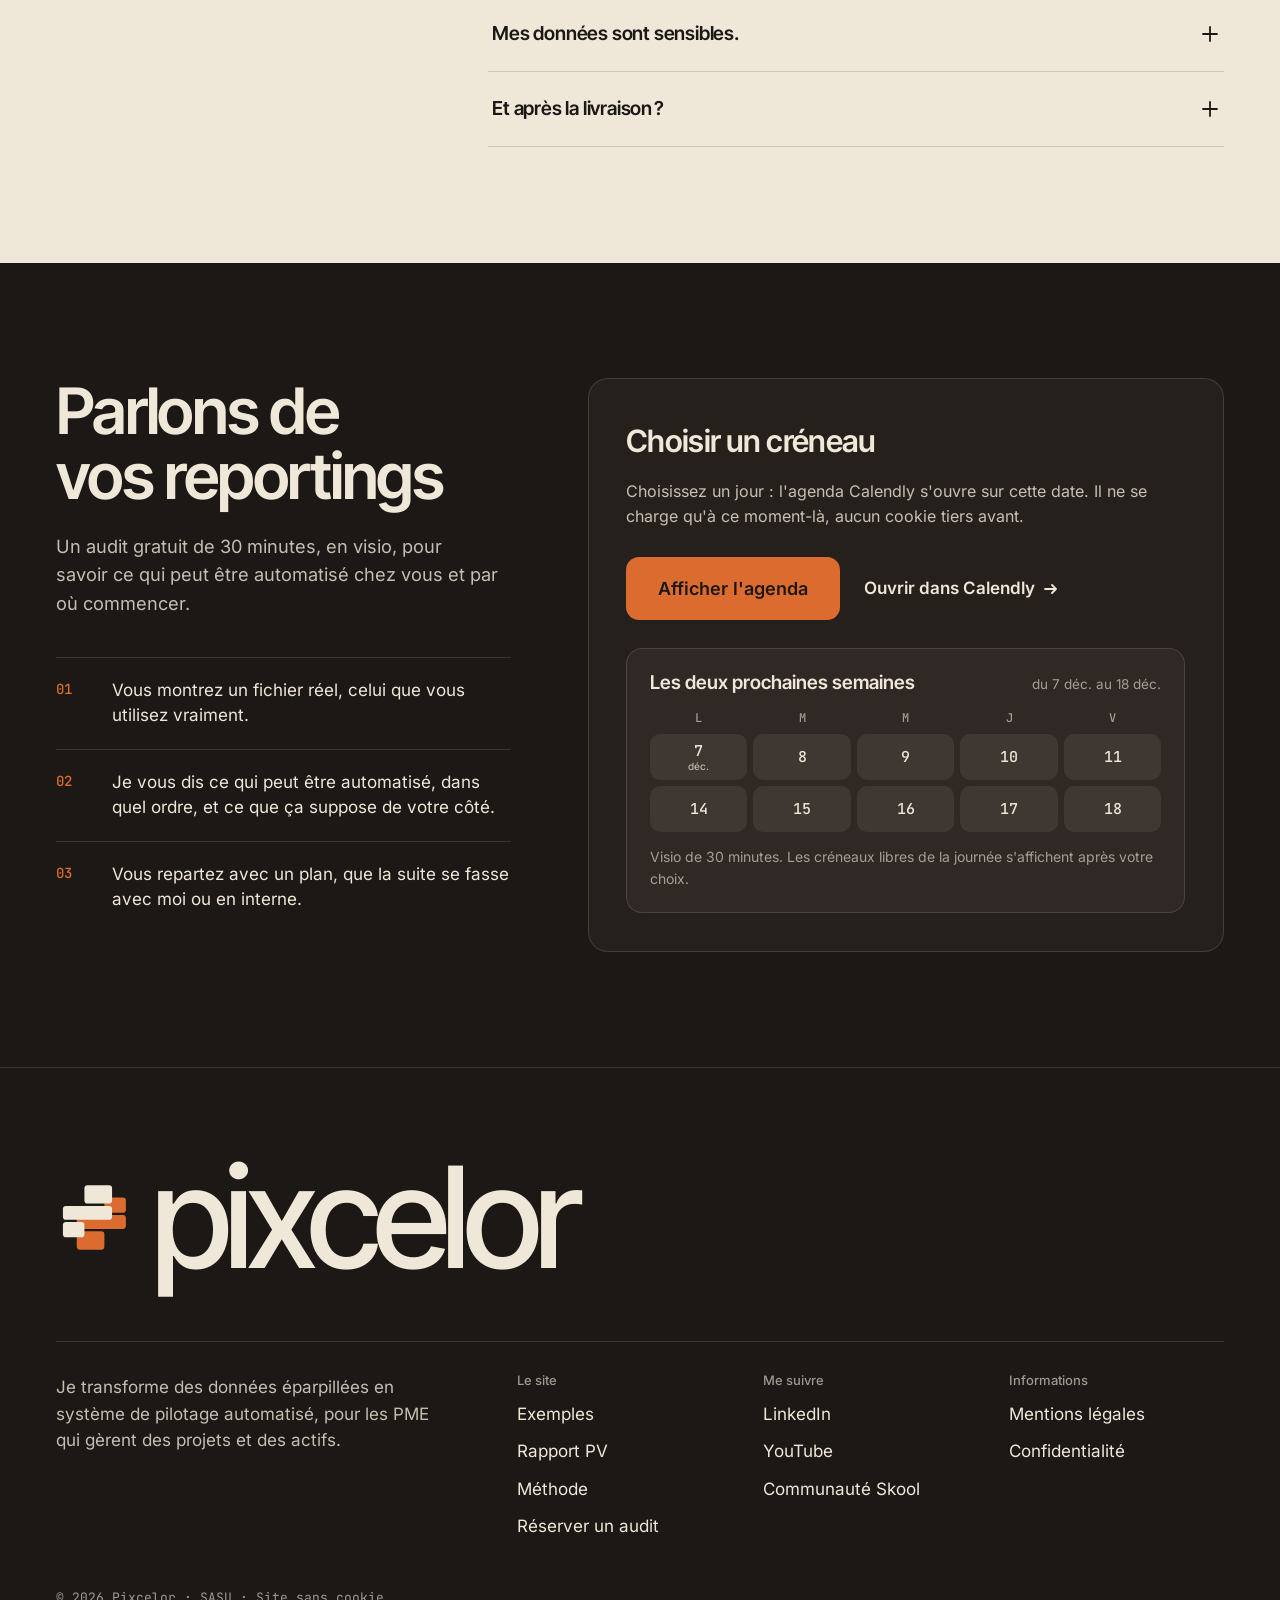
==== commit c748eda6: "Accueil : offre ouverte au-delà d'Excel, Power BI et du reporting La section outils, les livrables, " ====
--- a/index.html
+++ b/index.html
@@ -415,8 +415,8 @@
       <p class="lead">Un système qui tourne seul, construit sur les outils que vos équipes utilisent déjà, et des équipes formées pour le faire vivre.</p>
       <ol class="layers-list">
         <li><button type="button" aria-pressed="true" data-layer="0"><span class="n">01</span><strong>Le socle de données</strong><p>Un référentiel unique qui relie vos exports, vos fichiers d'équipe et vos documents. Chaque chiffre remonte à sa source.</p></button></li>
-        <li><button type="button" aria-pressed="false" data-layer="1"><span class="n">02</span><strong>Les automatisations</strong><p>Collecte, contrôles, calculs et alertes tournent seuls, avec l'IA intégrée là où elle fait gagner du temps.</p></button></li>
-        <li><button type="button" aria-pressed="false" data-layer="2"><span class="n">03</span><strong>Les tableaux de bord</strong><p>Dans Excel ou Power BI, selon qui les lit. Mis à jour en un clic, lisibles en réunion comme sur un téléphone.</p></button></li>
+        <li><button type="button" aria-pressed="false" data-layer="1"><span class="n">02</span><strong>Les automatisations</strong><p>Collecte, contrôles, calculs, alertes, relances&#8239;: ce qui se refait à la main chaque semaine tourne seul, avec l'IA intégrée là où elle fait gagner du temps.</p></button></li>
+        <li><button type="button" aria-pressed="false" data-layer="2"><span class="n">03</span><strong>Les tableaux de bord</strong><p>Dans Excel, Power BI ou une application dédiée, selon qui les lit et qui saisit. Mis à jour en un clic, lisibles en réunion comme sur un téléphone.</p></button></li>
         <li><button type="button" aria-pressed="false" data-layer="3"><span class="n">04</span><strong>La formation et le suivi</strong><p>Vos équipes formées sur leurs propres fichiers, puis un suivi après la mise en service, dont la durée est fixée au devis.</p></button></li>
       </ol>
     </div>
@@ -424,12 +424,12 @@
   </div>
 </section>
 
-<!-- Univers Microsoft -->
+<!-- Vos outils -->
 <section class="section section--tight" id="microsoft" aria-labelledby="titre-microsoft">
   <div class="wrap">
     <div class="ms-head">
-      <h2 class="section-title" id="titre-microsoft">Tout reste dans votre environnement Microsoft</h2>
-      <p class="lead">Le système est construit dans les outils que vos équipes ont déjà. Pas de nouveau logiciel à apprendre, pas de plateforme de plus à surveiller.</p>
+      <h2 class="section-title" id="titre-microsoft">Construit dans les outils que vous avez déjà</h2>
+      <p class="lead">Dans la plupart des PME, ce sont Excel et Power BI&#8239;: pas de nouveau logiciel à apprendre, pas de plateforme de plus à surveiller. Sans ces outils, le même système tourne dans une application légère installée chez vous, maintenance comprise.</p>
       <ul class="ms-tools" aria-label="Outils utilisés">
         <li>Excel</li><li>Power Query</li><li>Power BI</li><li>SharePoint</li><li>OneDrive</li><li>Teams</li>
       </ul>
@@ -437,7 +437,7 @@
     <div class="ms-grid">
       <div class="ms-item">
         <h3>Chez vous</h3>
-        <p>Les fichiers, le modèle de données et les tableaux de bord sont stockés dans votre environnement. Vos équipes les ouvrent, les modifient et les font évoluer sans passer par moi.</p>
+        <p>Les fichiers, le modèle de données et les tableaux de bord sont stockés dans votre environnement, pas sur une plateforme tierce. Dans Excel et Power BI, vos équipes les modifient et les font évoluer sans passer par moi.</p>
       </div>
       <div class="ms-item">
         <h3>Sans abonnement de plus</h3>
@@ -449,7 +449,7 @@
       </div>
     </div>
     <div class="cta-inline">
-      <p>Vous avez déjà Excel et Power BI&#8239;: en 30 minutes, on regarde ce qu'ils peuvent automatiser chez vous.</p>
+      <p>Avec ou sans Excel et Power BI&#8239;: en 30 minutes, on regarde ce qui peut être automatisé chez vous.</p>
       <a class="btn" href="#reserver" data-track="reserver-microsoft">Réserver un audit gratuit
         <svg width="16" height="16" viewBox="0 0 16 16" aria-hidden="true"><path d="M2 8h11M9 4l4 4-4 4" fill="none" stroke="currentColor" stroke-width="1.8" stroke-linecap="round" stroke-linejoin="round"/></svg></a>
     </div>
@@ -529,7 +529,7 @@
         <span class="deliv"><strong>Vous obtenez :</strong> la maquette validée et le schéma des données.</span></button></li>
       <li><button type="button" class="step" data-step="2" aria-pressed="false">
         <span class="step-h"><span>03</span><span class="step-t">Construire</span></span>
-        <span class="step-p">Les fichiers et les automatisations, dans Excel ou Power BI, avec les outils adaptés à vos sources.</span>
+        <span class="step-p">Les fichiers, les automatisations et les tableaux de bord, avec les outils adaptés à vos équipes et à vos sources.</span>
         <span class="deliv"><strong>Vous obtenez :</strong> une première version qui tourne sur vos données.</span></button></li>
       <li><button type="button" class="step" data-step="3" aria-pressed="false">
         <span class="step-h"><span>04</span><span class="step-t">Tester</span></span>
@@ -679,13 +679,15 @@
     <h2 class="section-title" id="titre-questions">Questions fréquentes</h2>
     <div class="faq">
       <details><summary>Faut-il changer de logiciel ou passer à un ERP&#8239;?<svg width="20" height="20" viewBox="0 0 20 20" aria-hidden="true"><path d="M10 3v14M3 10h14" fill="none" stroke="currentColor" stroke-width="1.8" stroke-linecap="round"/></svg></summary>
-        <p>Non. Le système est construit dans vos outils Microsoft et à partir de vos exports actuels. Le référentiel construit reste migrable le jour où un outil métier devient pertinent.</p></details>
+        <p>Non. Le système est construit dans vos outils actuels, le plus souvent Excel et Power BI, et à partir de vos exports. Le référentiel construit reste migrable le jour où un outil métier devient pertinent.</p></details>
       <details><summary>Et si nous arrêtons de travailler ensemble&#8239;?<svg width="20" height="20" viewBox="0 0 20 20" aria-hidden="true"><path d="M10 3v14M3 10h14" fill="none" stroke="currentColor" stroke-width="1.8" stroke-linecap="round"/></svg></summary>
         <p>Tout reste chez vous : les fichiers, le modèle de données, les tableaux de bord et leur documentation. Vos équipes sont formées pour les faire vivre, et rien ne s'arrête avec la mission.</p></details>
-      <details><summary>Excel ou Power BI&#8239;?<svg width="20" height="20" viewBox="0 0 20 20" aria-hidden="true"><path d="M10 3v14M3 10h14" fill="none" stroke="currentColor" stroke-width="1.8" stroke-linecap="round"/></svg></summary>
-        <p>Cela dépend de qui lit. Excel quand vos équipes saisissent et commentent, Power BI quand plusieurs entités sont à consolider ou que les lecteurs n'ouvriront jamais un classeur. Le socle de données est le même dans les deux cas.</p></details>
+      <details><summary>Excel, Power BI ou une application&#8239;?<svg width="20" height="20" viewBox="0 0 20 20" aria-hidden="true"><path d="M10 3v14M3 10h14" fill="none" stroke="currentColor" stroke-width="1.8" stroke-linecap="round"/></svg></summary>
+        <p>Cela dépend de qui lit et de qui saisit. Excel quand vos équipes saisissent et commentent, Power BI quand plusieurs entités sont à consolider ou que les lecteurs n'ouvriront jamais un classeur. Une application dédiée quand plusieurs personnes saisissent en même temps, que les règles métier se multiplient, ou que vous n'avez pas les outils Microsoft. Le socle de données est le même dans tous les cas.</p></details>
       <details><summary>Mes données sont dans un logiciel métier, un portail ou des PDF. Est-ce faisable&#8239;?<svg width="20" height="20" viewBox="0 0 20 20" aria-hidden="true"><path d="M10 3v14M3 10h14" fill="none" stroke="currentColor" stroke-width="1.8" stroke-linecap="round"/></svg></summary>
         <p>Oui : par l'API quand elle existe, par les exports sinon. Quand les informations sont dans des PDF ou des mails, l'IA sert à les extraire avant le calcul.</p></details>
+      <details><summary>Automatisez-vous autre chose que le reporting&#8239;?<svg width="20" height="20" viewBox="0 0 20 20" aria-hidden="true"><path d="M10 3v14M3 10h14" fill="none" stroke="currentColor" stroke-width="1.8" stroke-linecap="round"/></svg></summary>
+        <p>Oui. Relances clients, rapprochements, préparation des devis, tri des mails et des pièces jointes, transfert d'informations d'un logiciel à l'autre&#8239;: tout ce qui se refait à la main chaque semaine peut tourner seul. Le reporting est souvent le point de départ, parce que c'est là que les heures se voient le mieux.</p></details>
       <details><summary>Combien de temps dure un projet&#8239;?<svg width="20" height="20" viewBox="0 0 20 20" aria-hidden="true"><path d="M10 3v14M3 10h14" fill="none" stroke="currentColor" stroke-width="1.8" stroke-linecap="round"/></svg></summary>
         <p>Une première version peut tourner en une semaine. Pour un système complet, ancré dans les équipes, comptez deux à trois mois, selon le nombre de sources et l'état de départ de vos fichiers.</p></details>
       <details><summary>Combien ça coûte&#8239;?<svg width="20" height="20" viewBox="0 0 20 20" aria-hidden="true"><path d="M10 3v14M3 10h14" fill="none" stroke="currentColor" stroke-width="1.8" stroke-linecap="round"/></svg></summary>
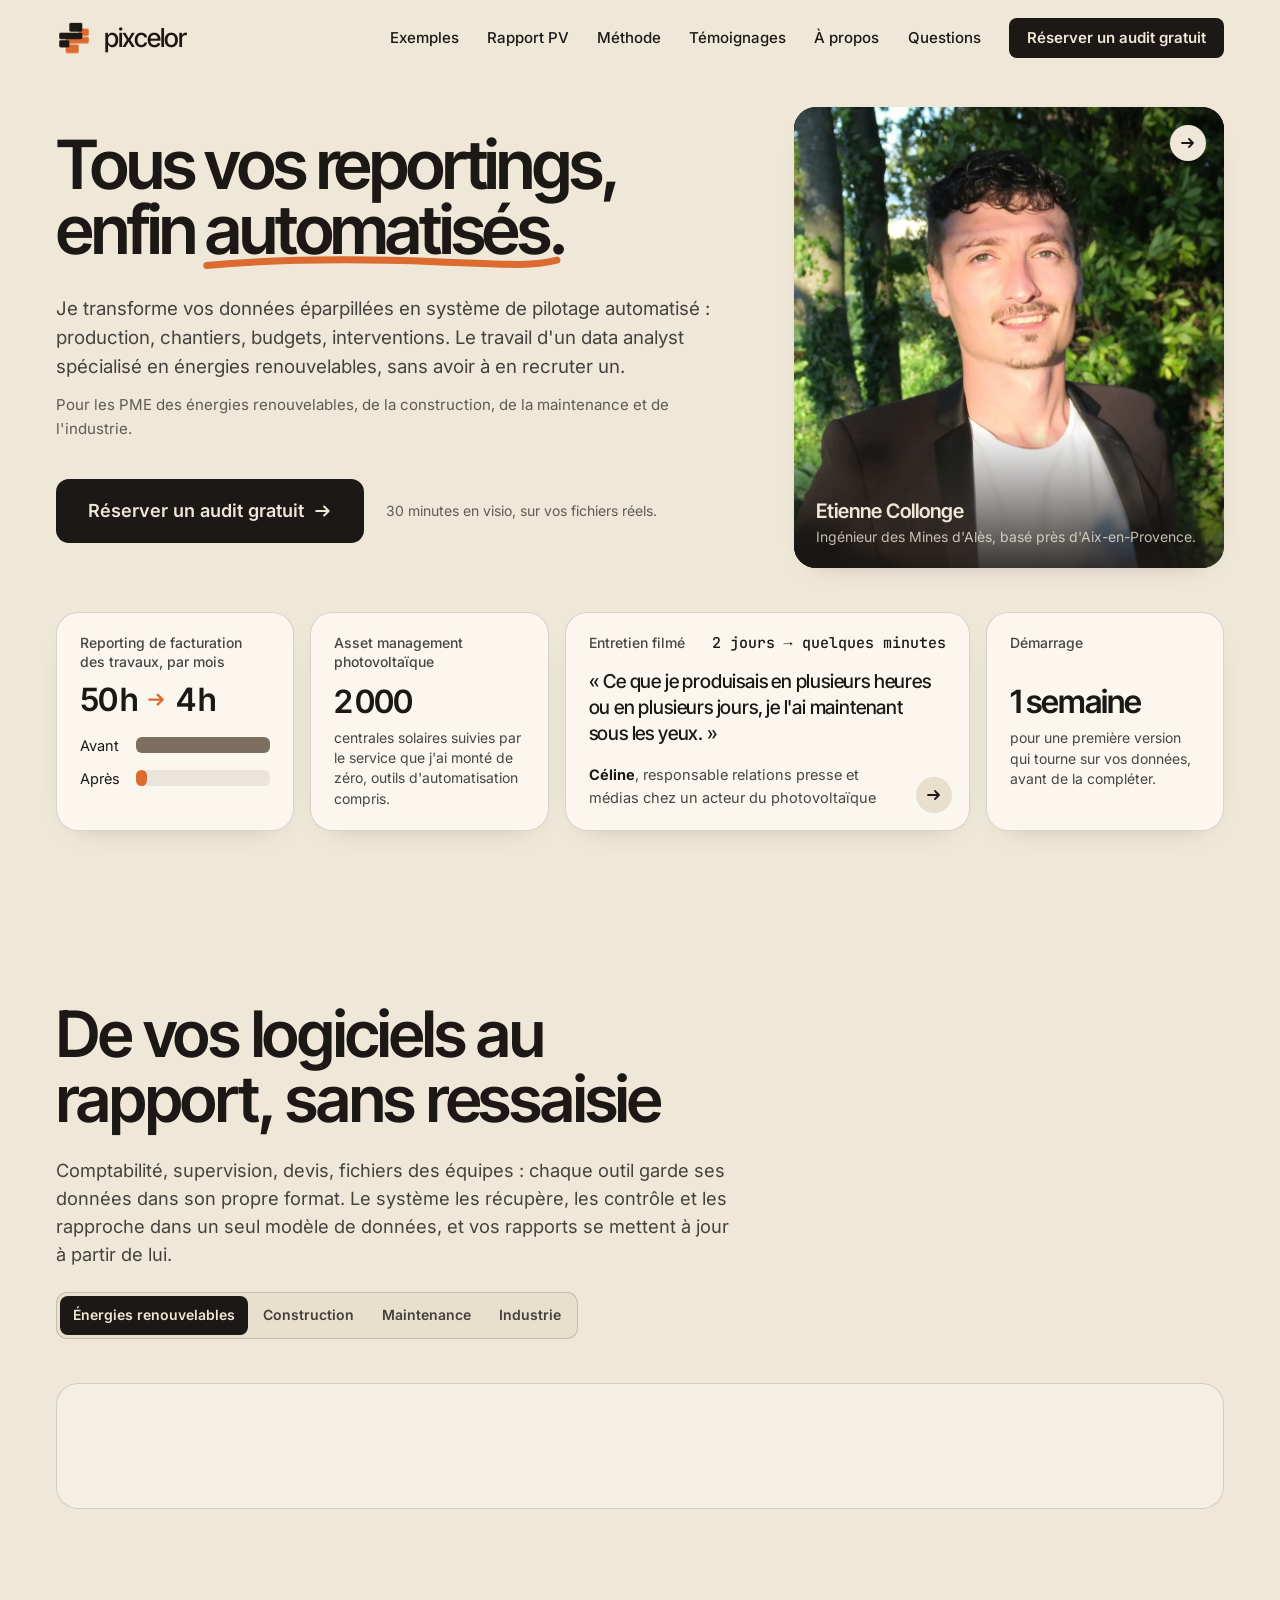
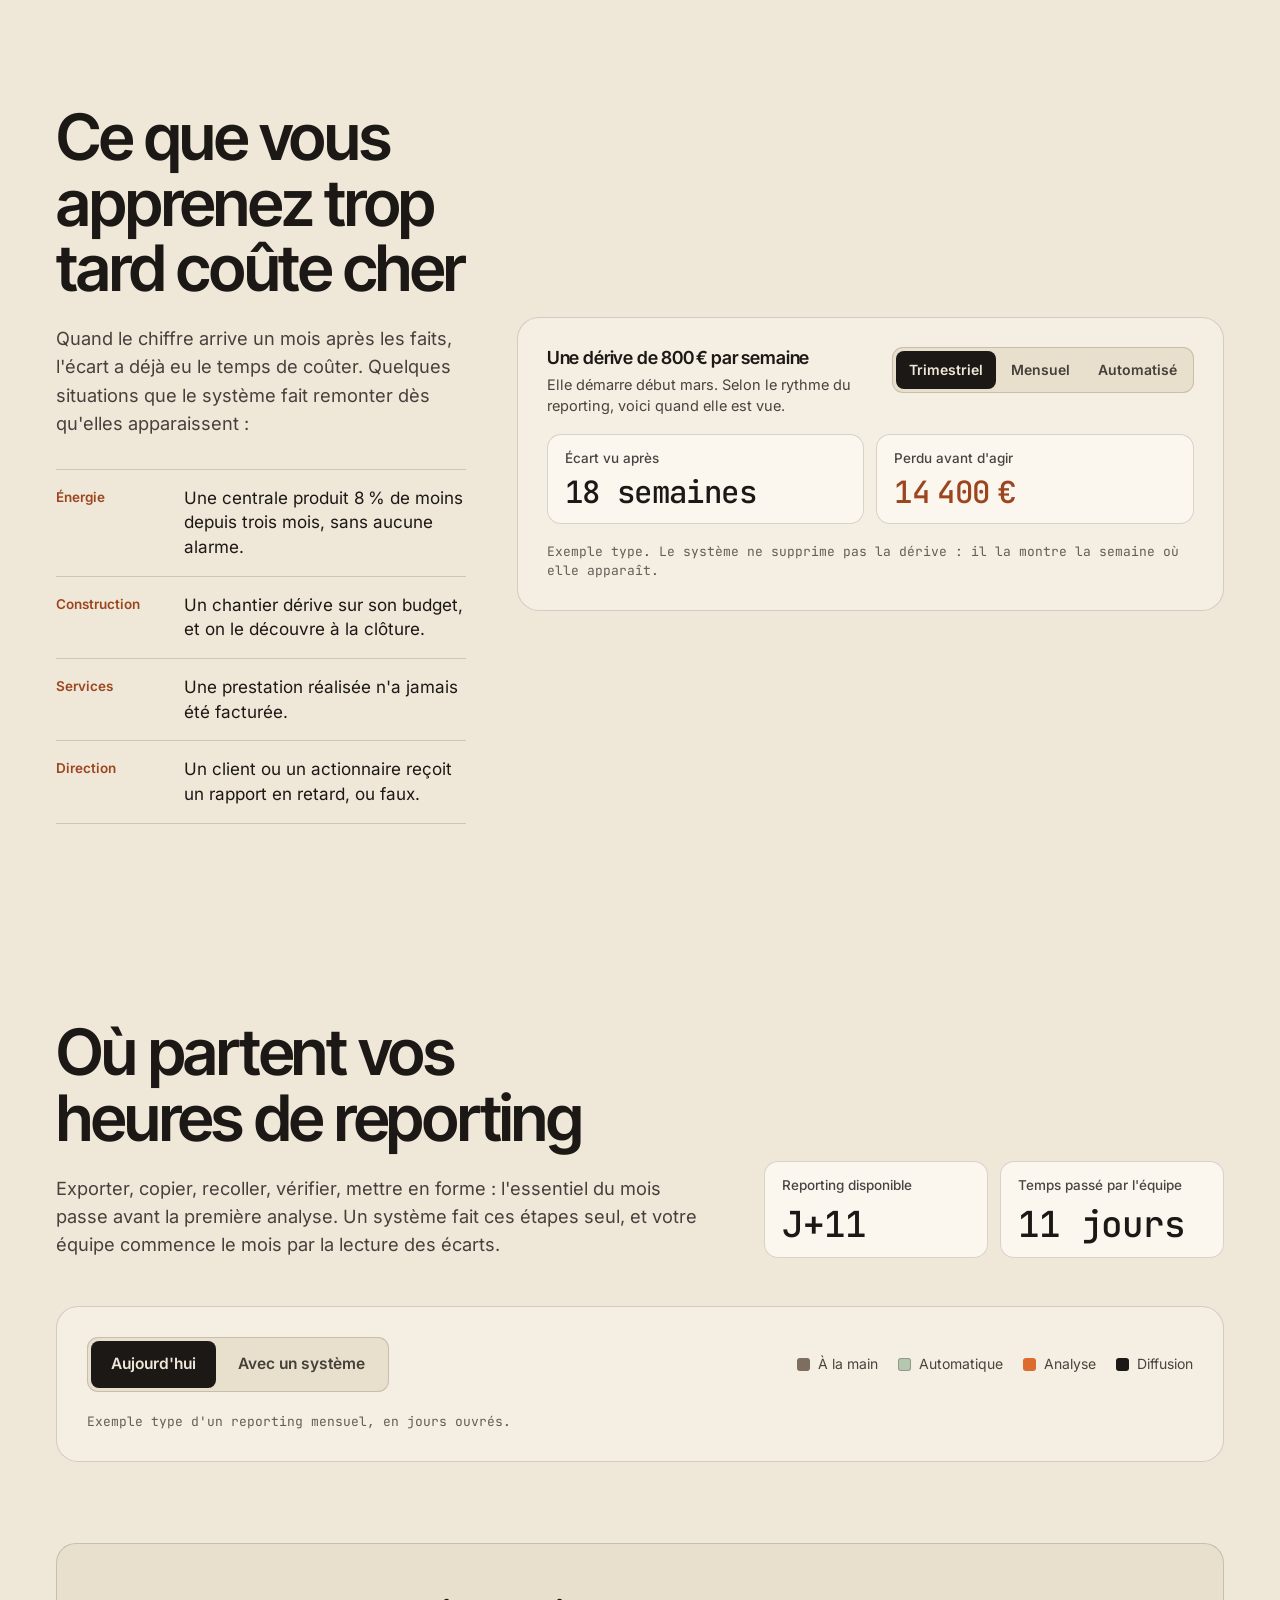
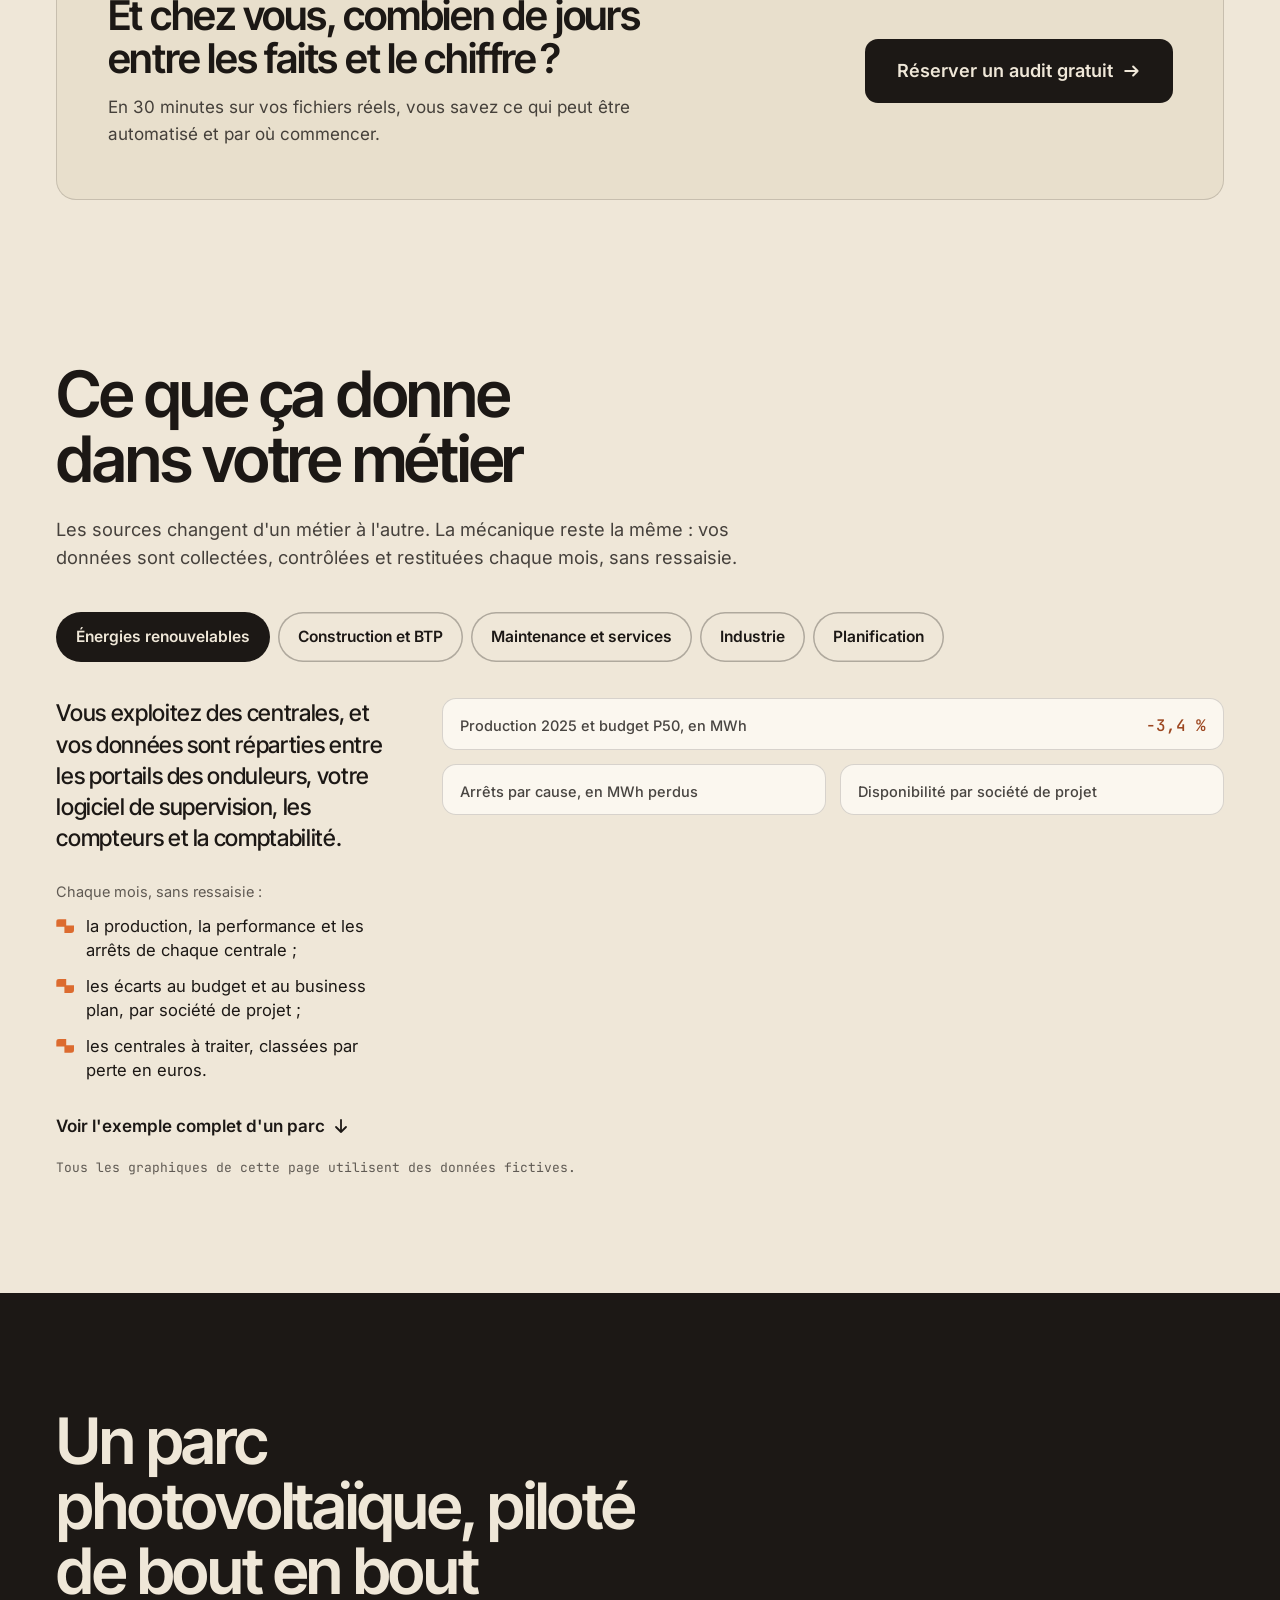
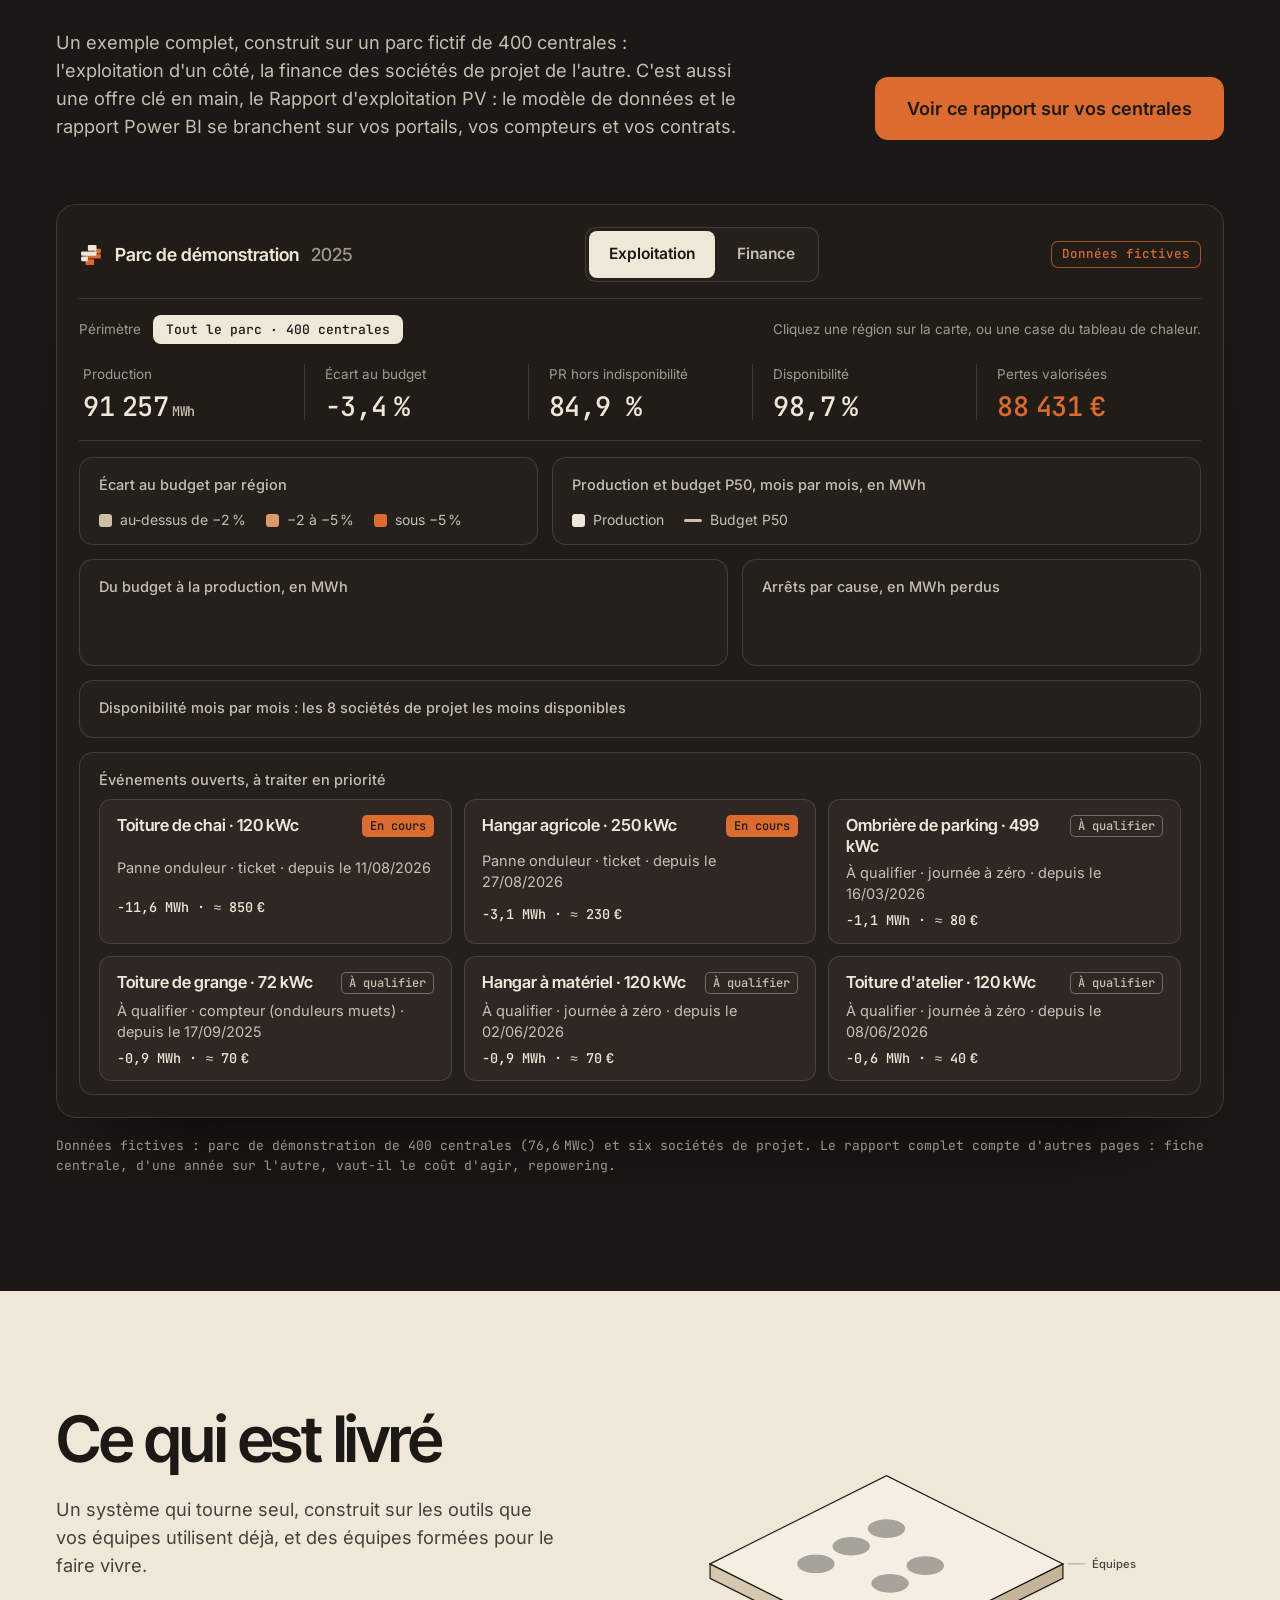
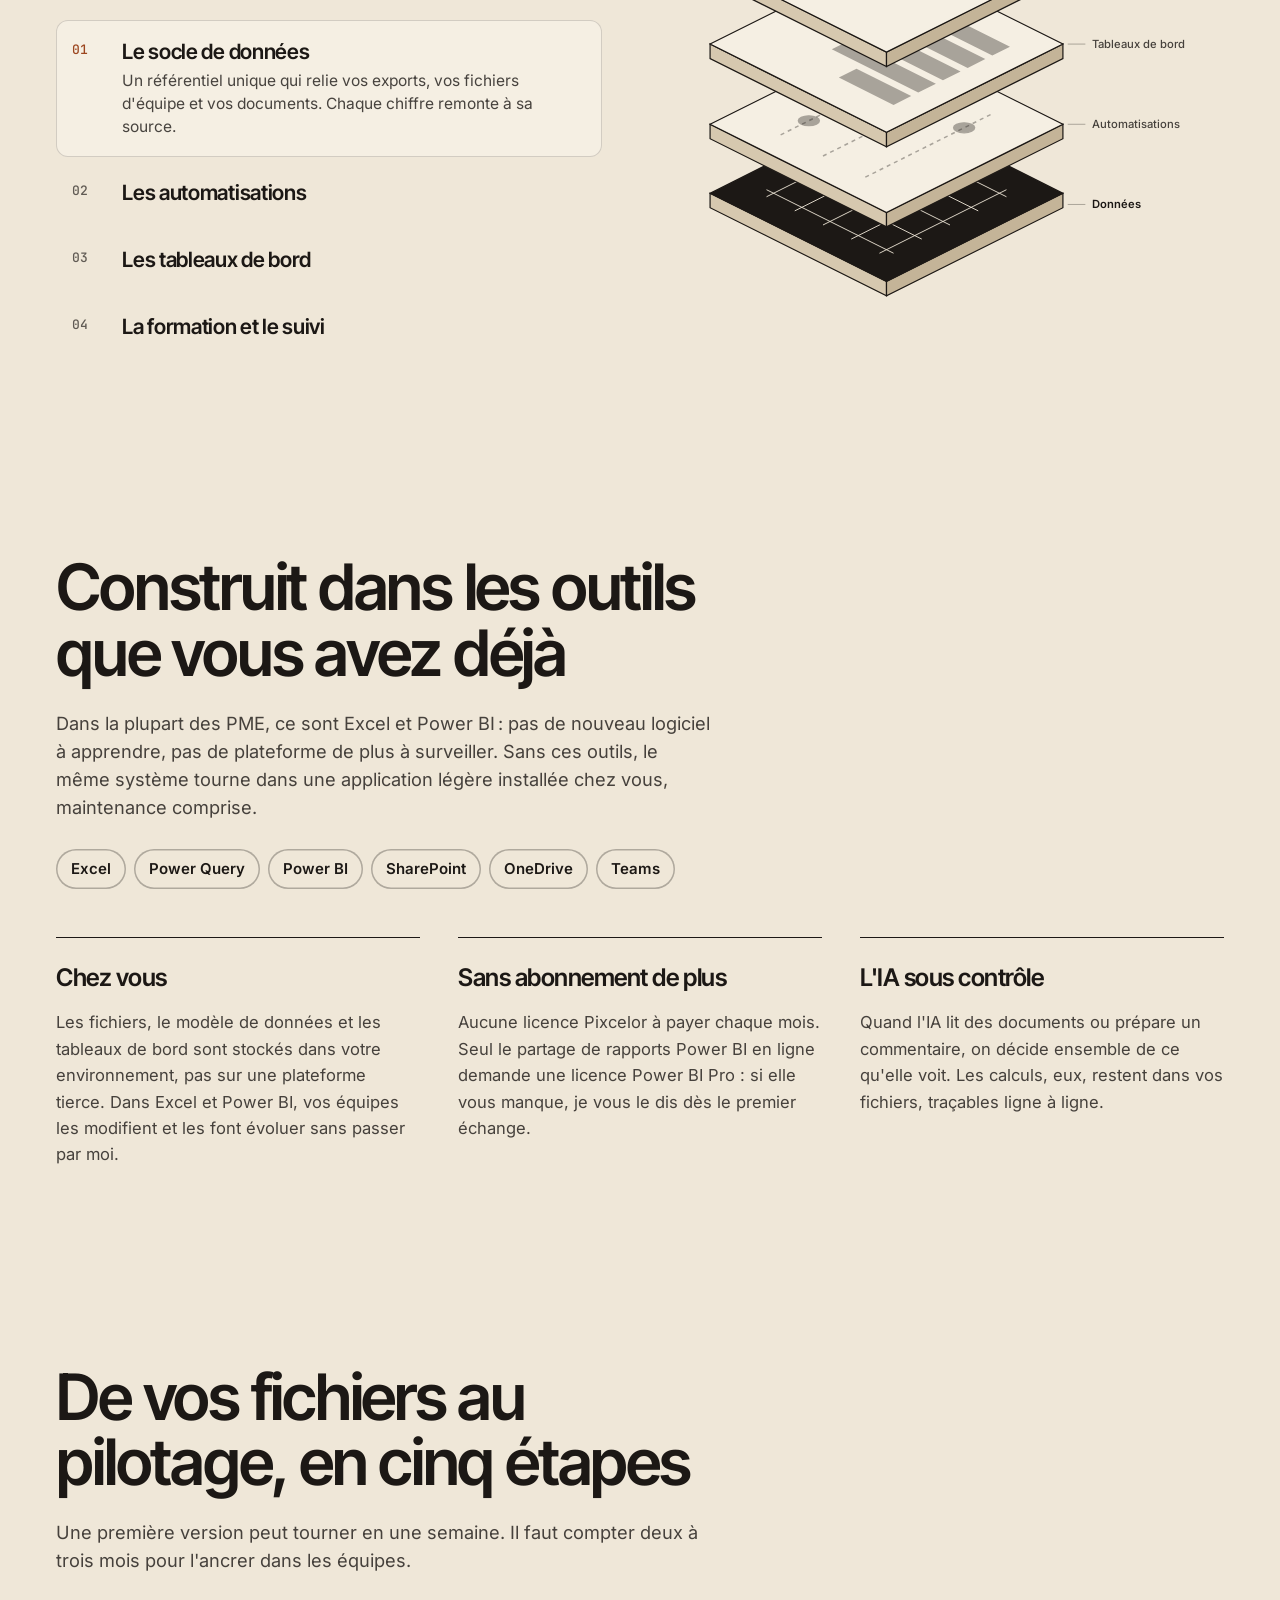
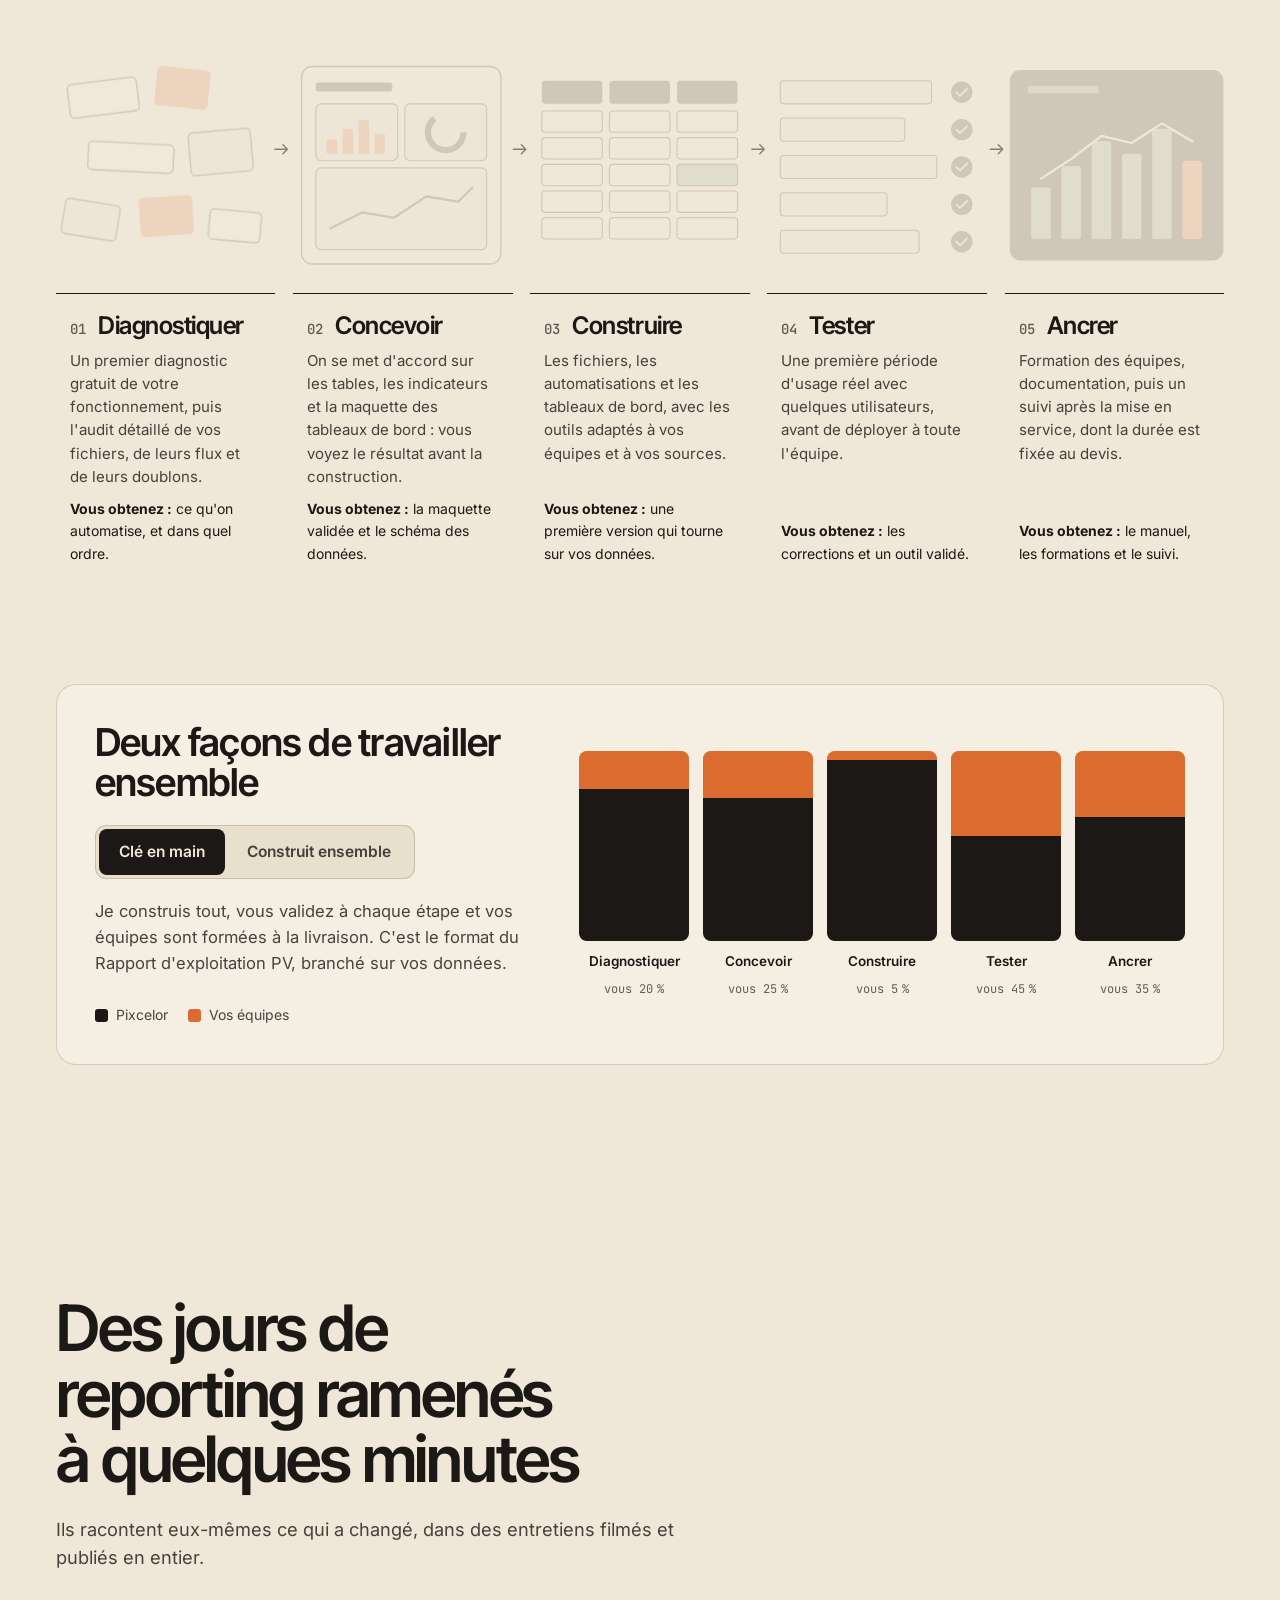
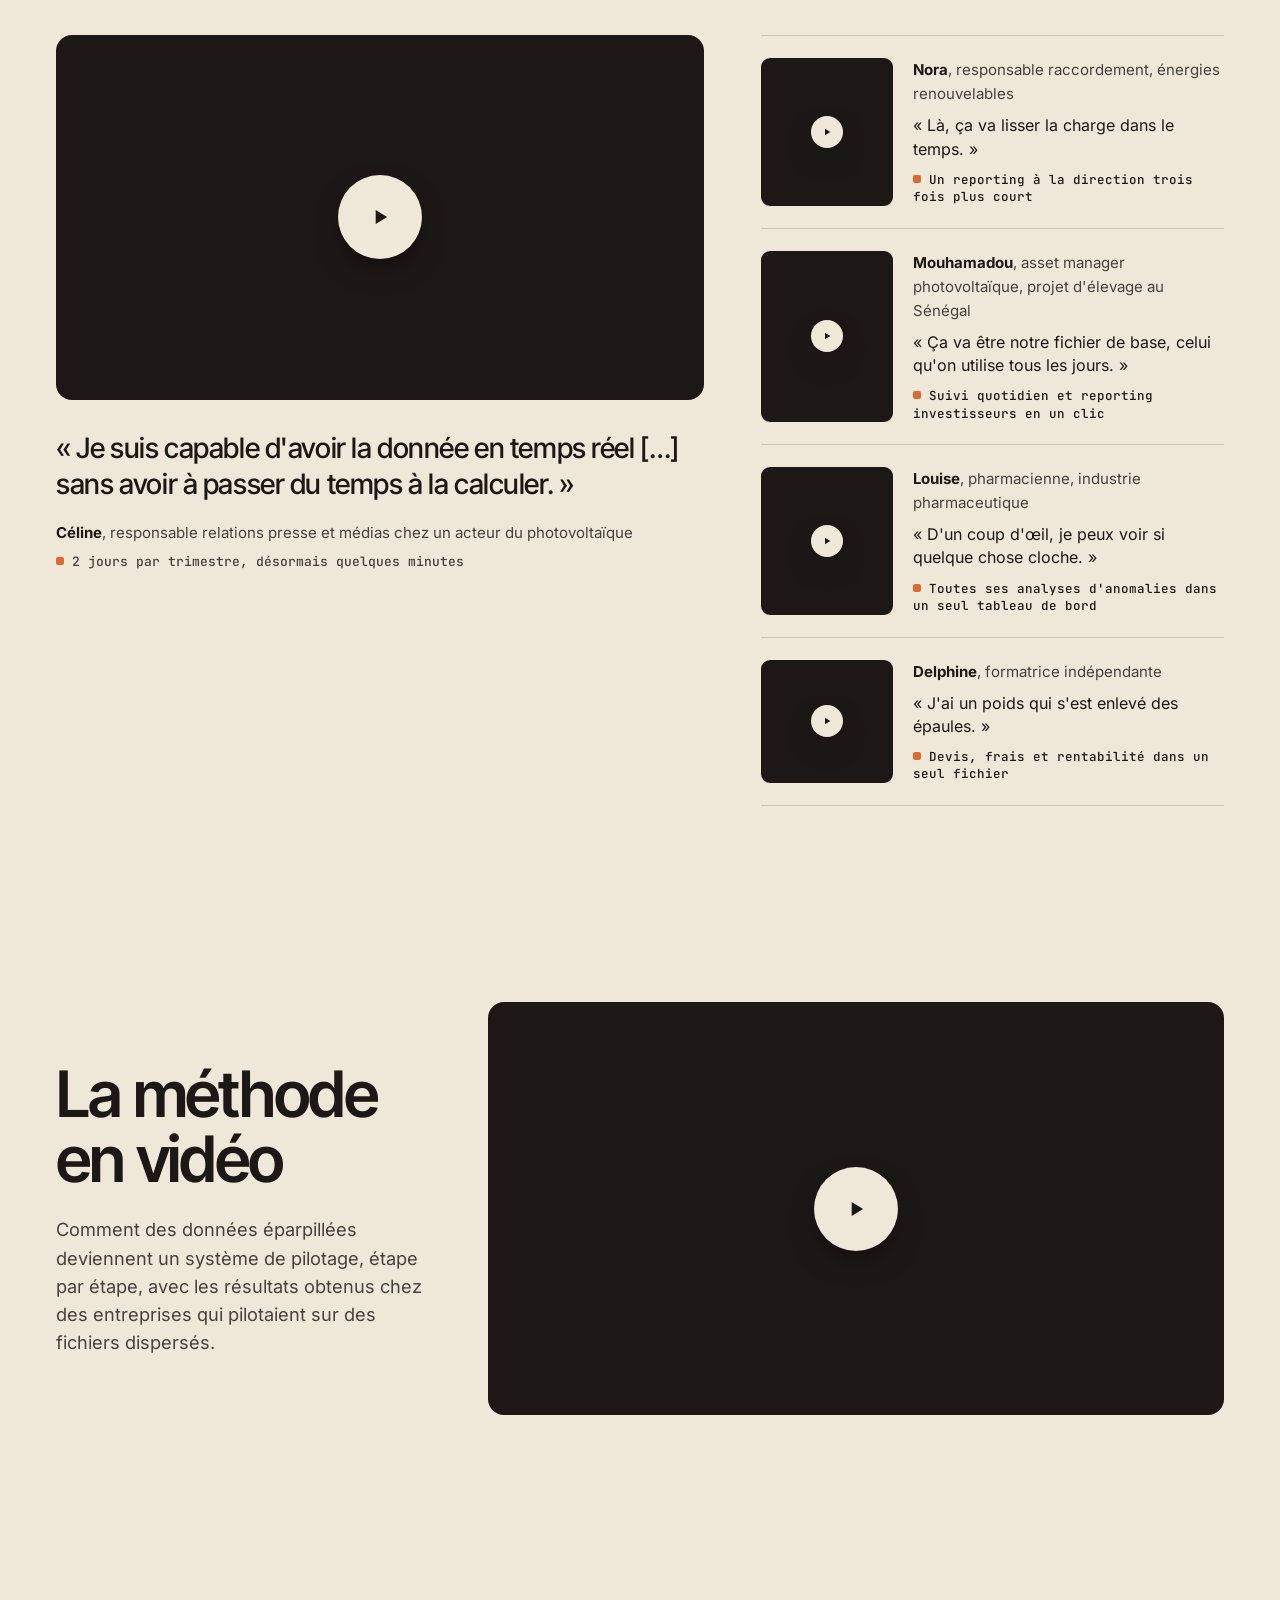
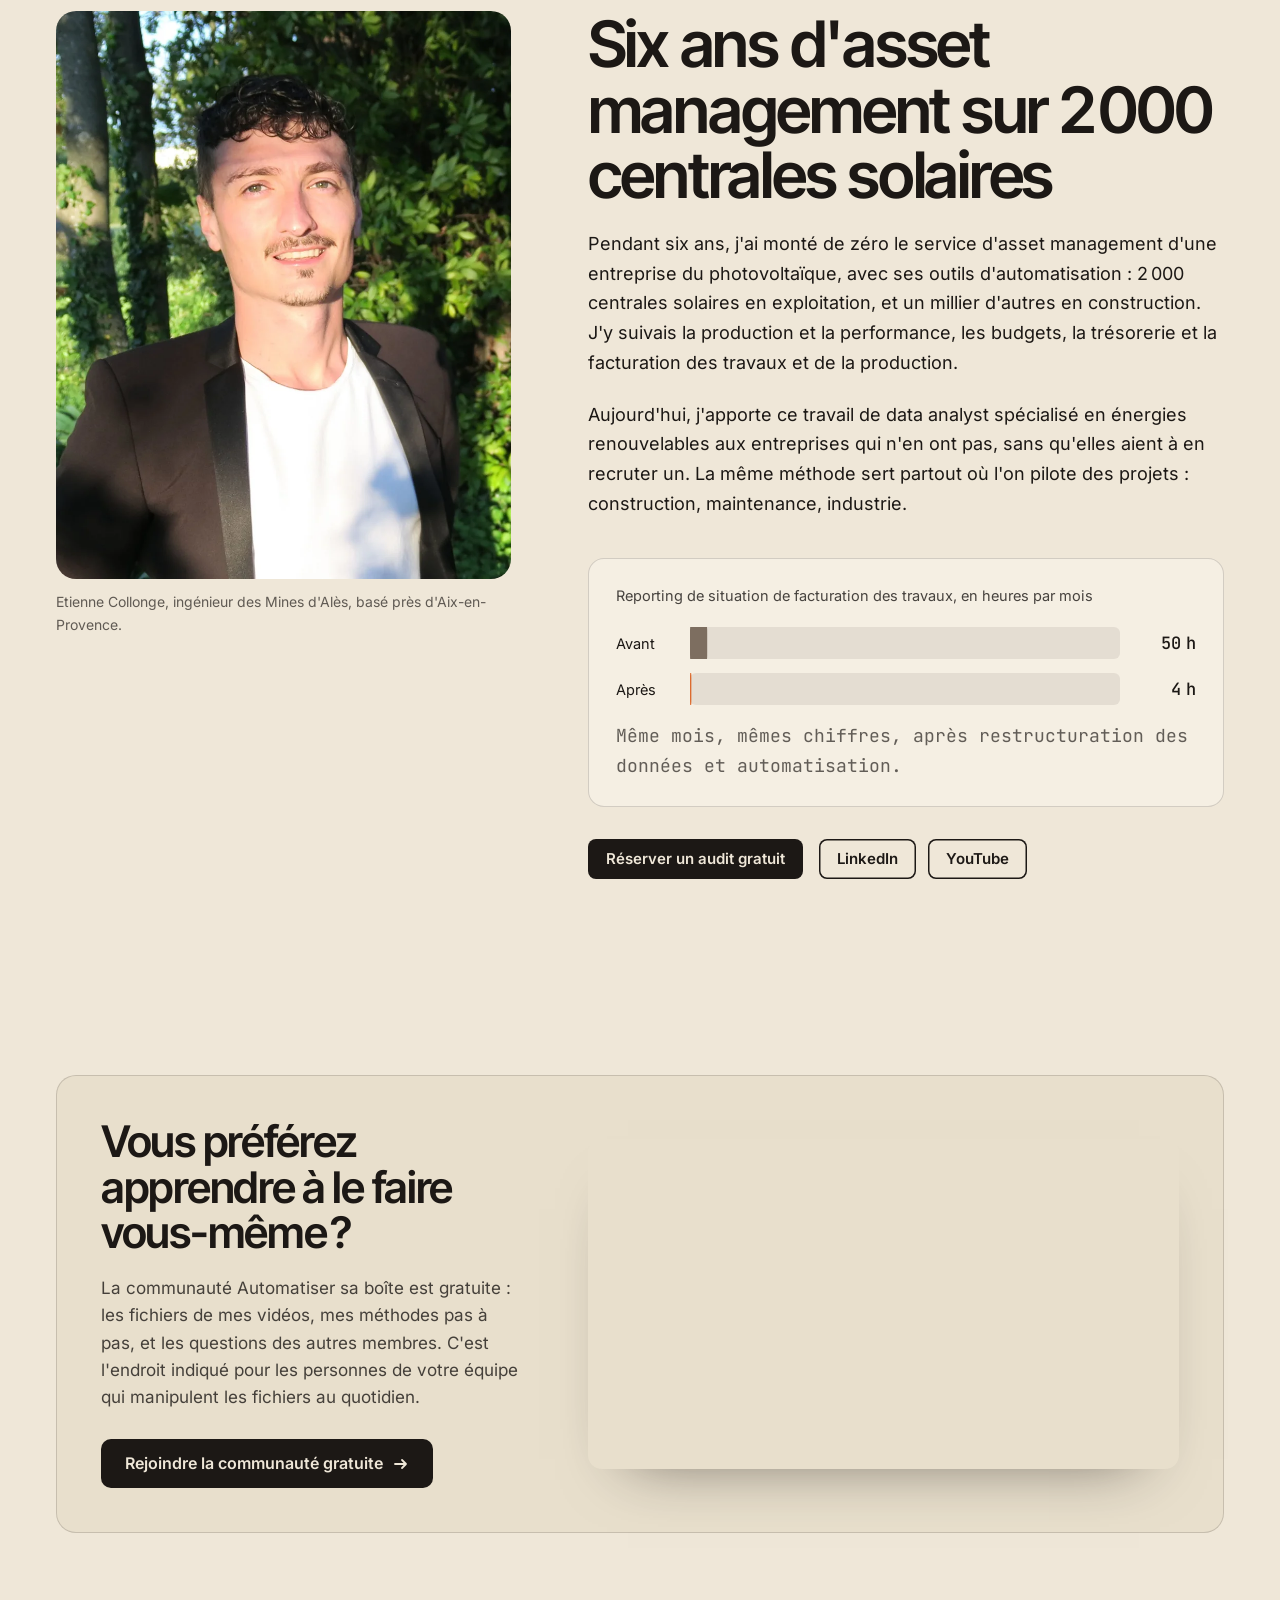
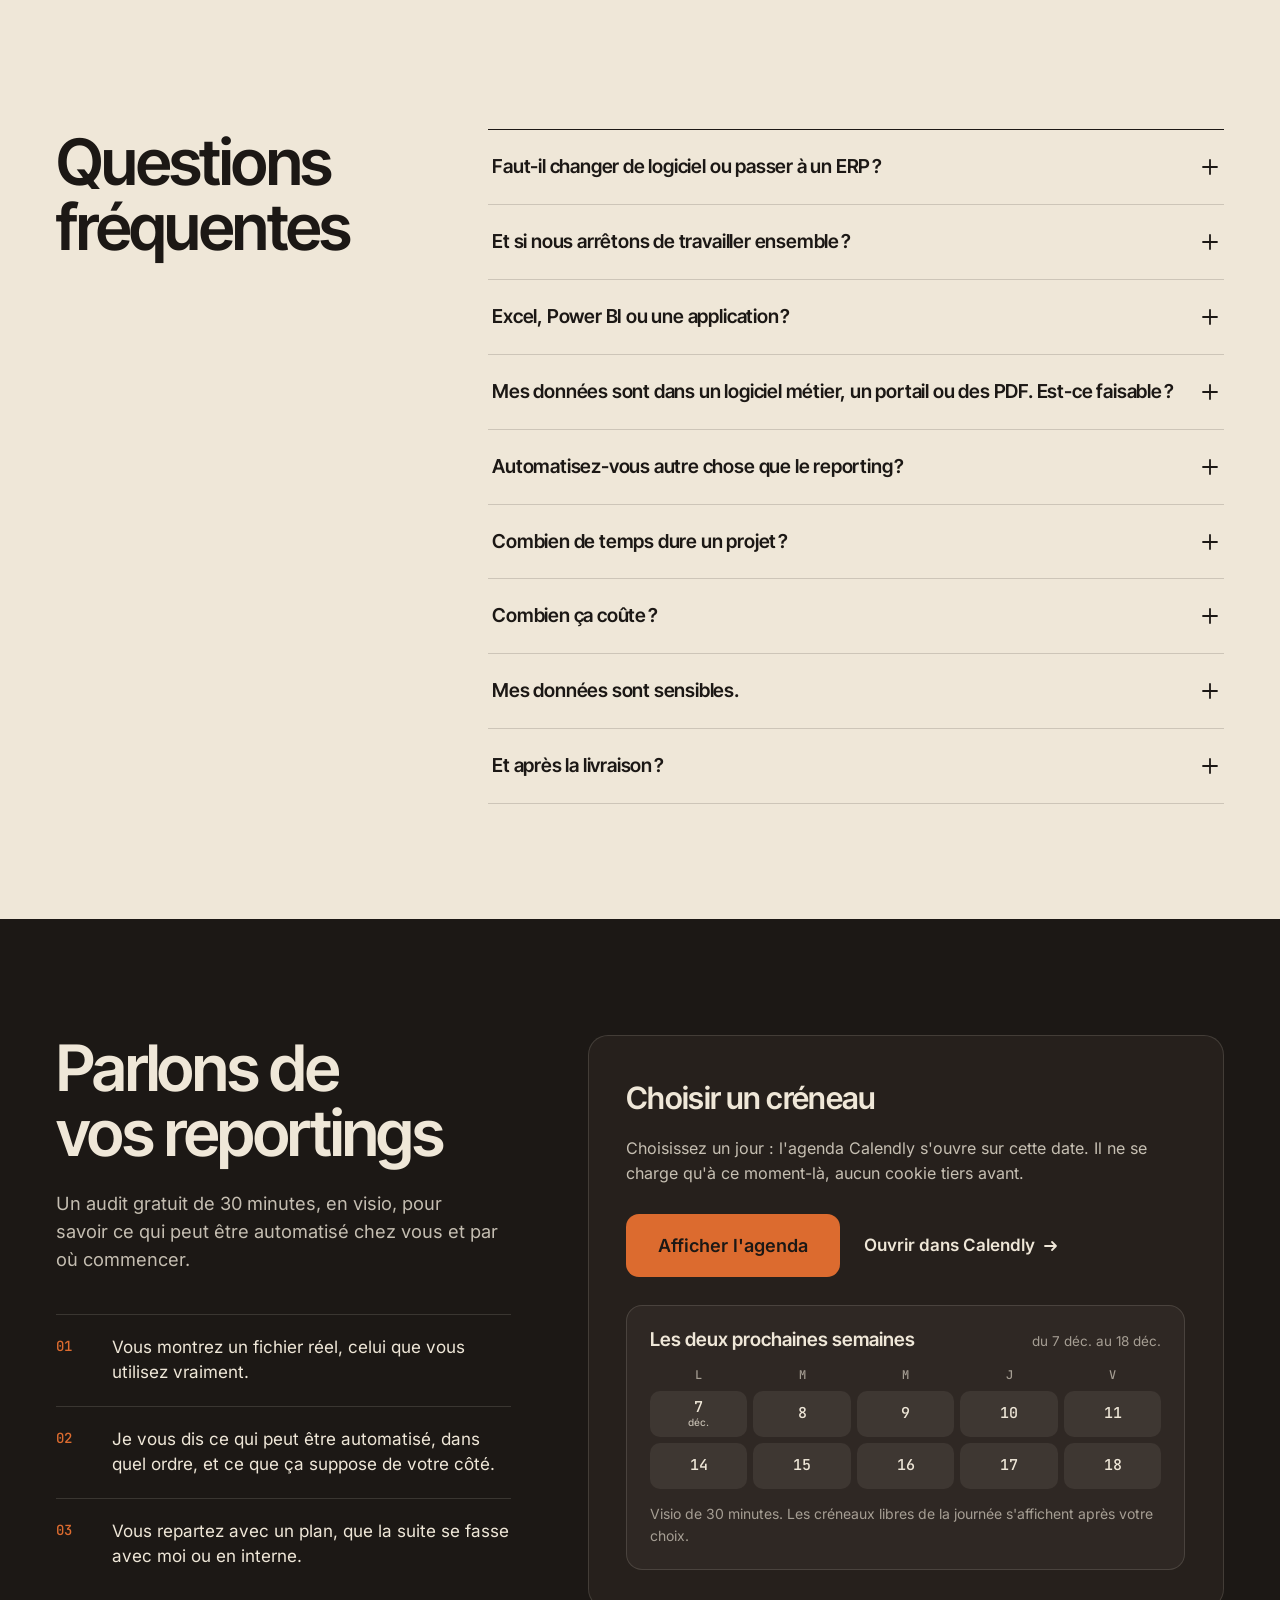
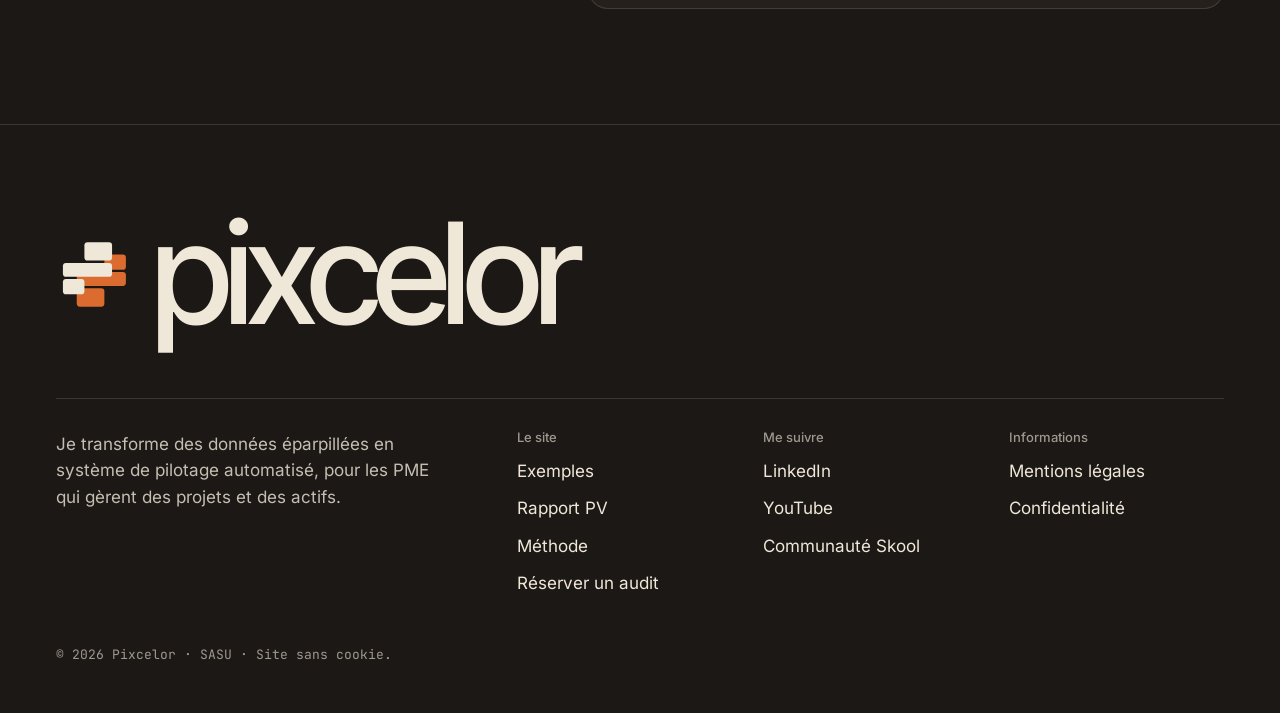
==== commit c4f2a38c: "Accueil : moins d'appels à réserver Retrait des six encadrés de fin de section (schéma, exemples, ba" ====
--- a/index.html
+++ b/index.html
@@ -129,11 +129,6 @@
       <div class="chart" data-chart="flow"></div>
       <figcaption class="flow-read" aria-live="polite" data-flow-read></figcaption>
     </figure>
-    <div class="cta-inline">
-      <p>Vos logiciels sont différents&#8239;? En 30 minutes, on dessine ensemble ce schéma avec les vôtres.</p>
-      <a class="btn" href="#reserver" data-track="reserver-schema">Réserver un audit gratuit
-        <svg width="16" height="16" viewBox="0 0 16 16" aria-hidden="true"><path d="M2 8h11M9 4l4 4-4 4" fill="none" stroke="currentColor" stroke-width="1.8" stroke-linecap="round" stroke-linejoin="round"/></svg></a>
-    </div>
   </div>
 </section>
 
@@ -316,11 +311,6 @@
       </div>
     </div>
     <p class="note">Tous les graphiques de cette page utilisent des données fictives.</p>
-    <div class="cta-inline">
-      <p>Votre métier n'y est pas, ou vos fichiers ne ressemblent à aucun de ces exemples&#8239;? En 30 minutes, on regarde les vôtres.</p>
-      <a class="btn" href="#reserver" data-track="reserver-exemples">Réserver un audit gratuit
-        <svg width="16" height="16" viewBox="0 0 16 16" aria-hidden="true"><path d="M2 8h11M9 4l4 4-4 4" fill="none" stroke="currentColor" stroke-width="1.8" stroke-linecap="round" stroke-linejoin="round"/></svg></a>
-    </div>
   </div>
 </section>
 
@@ -399,11 +389,6 @@
       </div>
     </div>
     <p class="note">Données fictives : parc de démonstration de 400 centrales (76,6&#8239;MWc) et six sociétés de projet. Le rapport complet compte d'autres pages : fiche centrale, d'une année sur l'autre, vaut-il le coût d'agir, repowering.</p>
-    <div class="cta-inline">
-      <p>Le même rapport, branché sur vos portails, vos compteurs et vos contrats.</p>
-      <a class="btn btn--terra" href="#reserver" data-track="reserver-pv-bas">Voir ce rapport sur vos centrales
-        <svg width="16" height="16" viewBox="0 0 16 16" aria-hidden="true"><path d="M2 8h11M9 4l4 4-4 4" fill="none" stroke="currentColor" stroke-width="1.8" stroke-linecap="round" stroke-linejoin="round"/></svg></a>
-    </div>
   </div>
 </section>
 
@@ -447,11 +432,6 @@
         <h3>L'IA sous contrôle</h3>
         <p>Quand l'IA lit des documents ou prépare un commentaire, on décide ensemble de ce qu'elle voit. Les calculs, eux, restent dans vos fichiers, traçables ligne à ligne.</p>
       </div>
-    </div>
-    <div class="cta-inline">
-      <p>Avec ou sans Excel et Power BI&#8239;: en 30 minutes, on regarde ce qui peut être automatisé chez vous.</p>
-      <a class="btn" href="#reserver" data-track="reserver-microsoft">Réserver un audit gratuit
-        <svg width="16" height="16" viewBox="0 0 16 16" aria-hidden="true"><path d="M2 8h11M9 4l4 4-4 4" fill="none" stroke="currentColor" stroke-width="1.8" stroke-linecap="round" stroke-linejoin="round"/></svg></a>
     </div>
   </div>
 </section>
@@ -559,11 +539,6 @@
         <div class="who-col"><div class="who-bar"><i class="you"></i><i class="me"></i></div><span>Ancrer</span><small data-who="4"></small></div>
       </div>
     </div>
-    <div class="cta-inline">
-      <p>Tout commence par l'étape 01 : 30 minutes d'audit gratuit, sur vos fichiers réels.</p>
-      <a class="btn" href="#reserver" data-track="reserver-methode">Réserver un audit gratuit
-        <svg width="16" height="16" viewBox="0 0 16 16" aria-hidden="true"><path d="M2 8h11M9 4l4 4-4 4" fill="none" stroke="currentColor" stroke-width="1.8" stroke-linecap="round" stroke-linejoin="round"/></svg></a>
-    </div>
   </div>
 </section>
 
@@ -608,11 +583,6 @@
         </li>
       </ul>
     </div>
-    <div class="cta-inline">
-      <p>Votre situation ressemble à l'une des leurs&#8239;? En 30 minutes, vous savez si votre sujet est du même ordre, et par quoi commencer.</p>
-      <a class="btn" href="#reserver" data-track="reserver-temoignages">Réserver un audit gratuit
-        <svg width="16" height="16" viewBox="0 0 16 16" aria-hidden="true"><path d="M2 8h11M9 4l4 4-4 4" fill="none" stroke="currentColor" stroke-width="1.8" stroke-linecap="round" stroke-linejoin="round"/></svg></a>
-    </div>
   </div>
 </section>
 
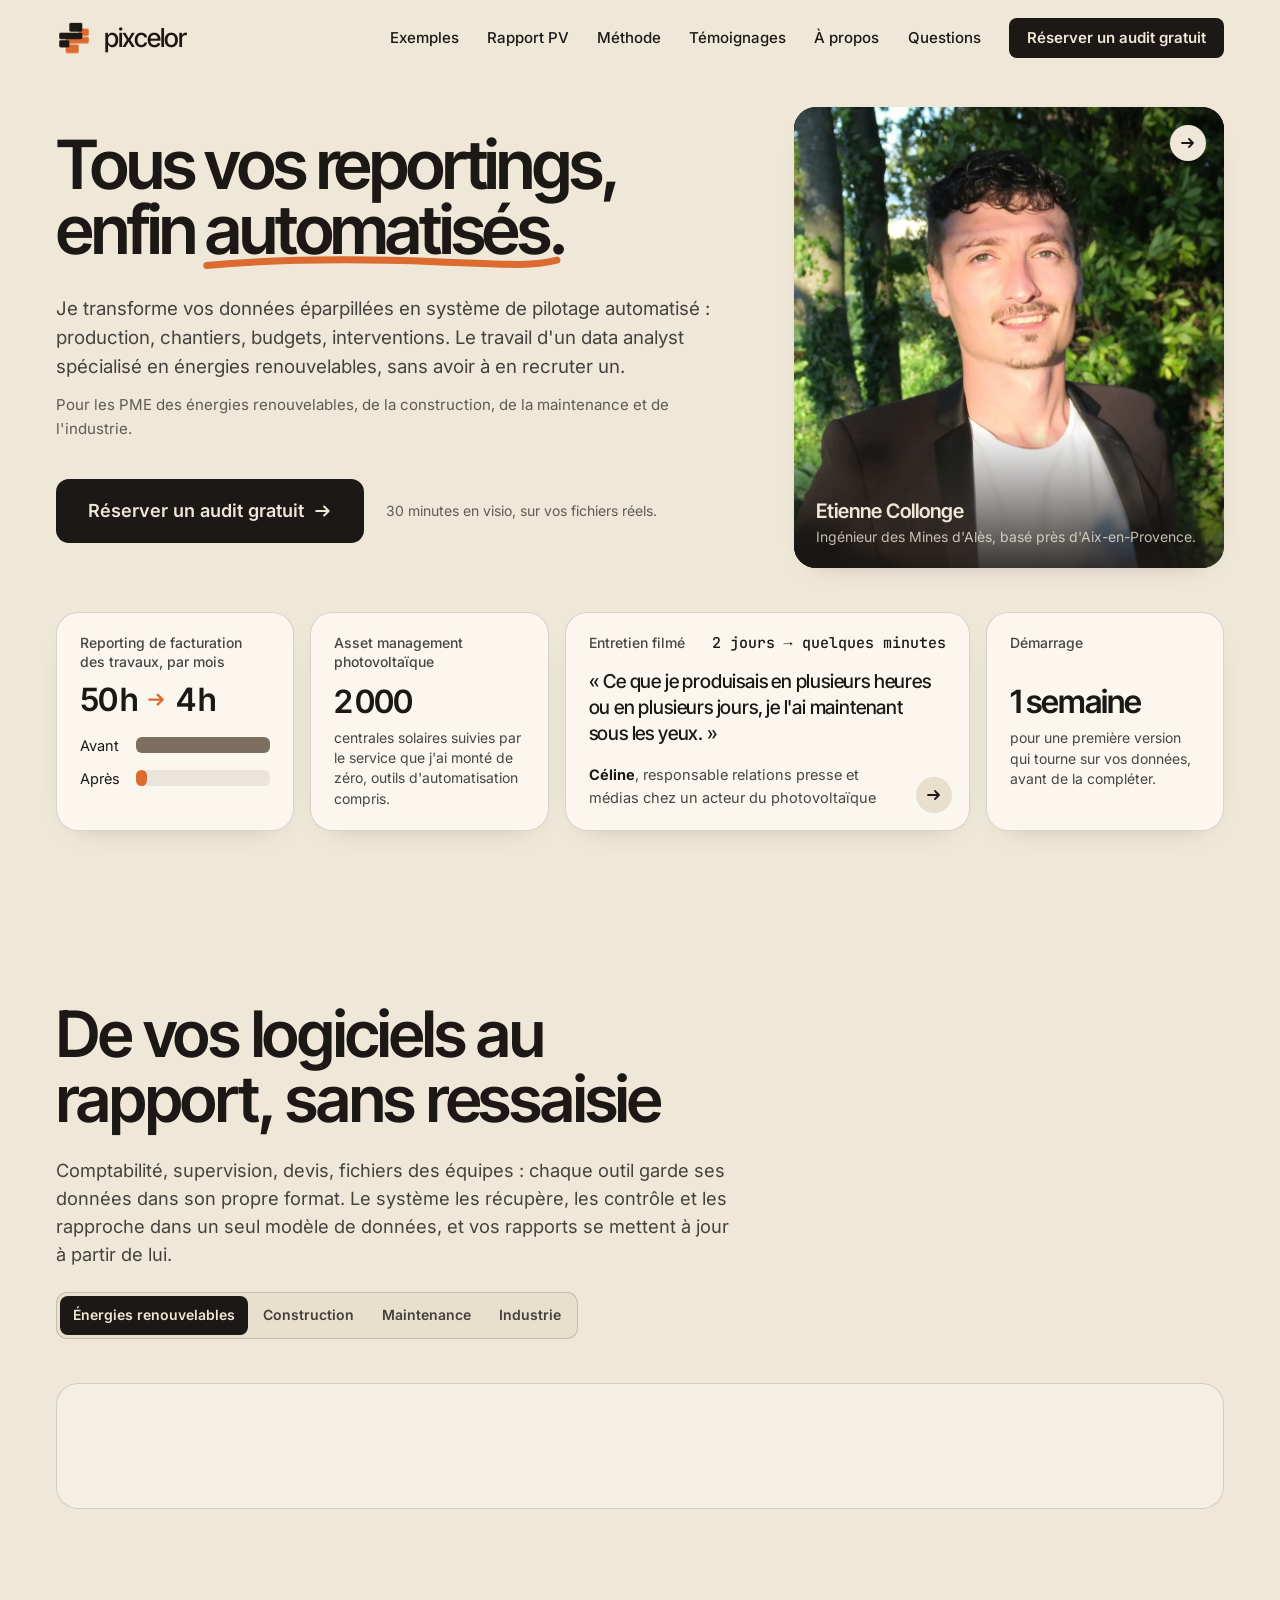
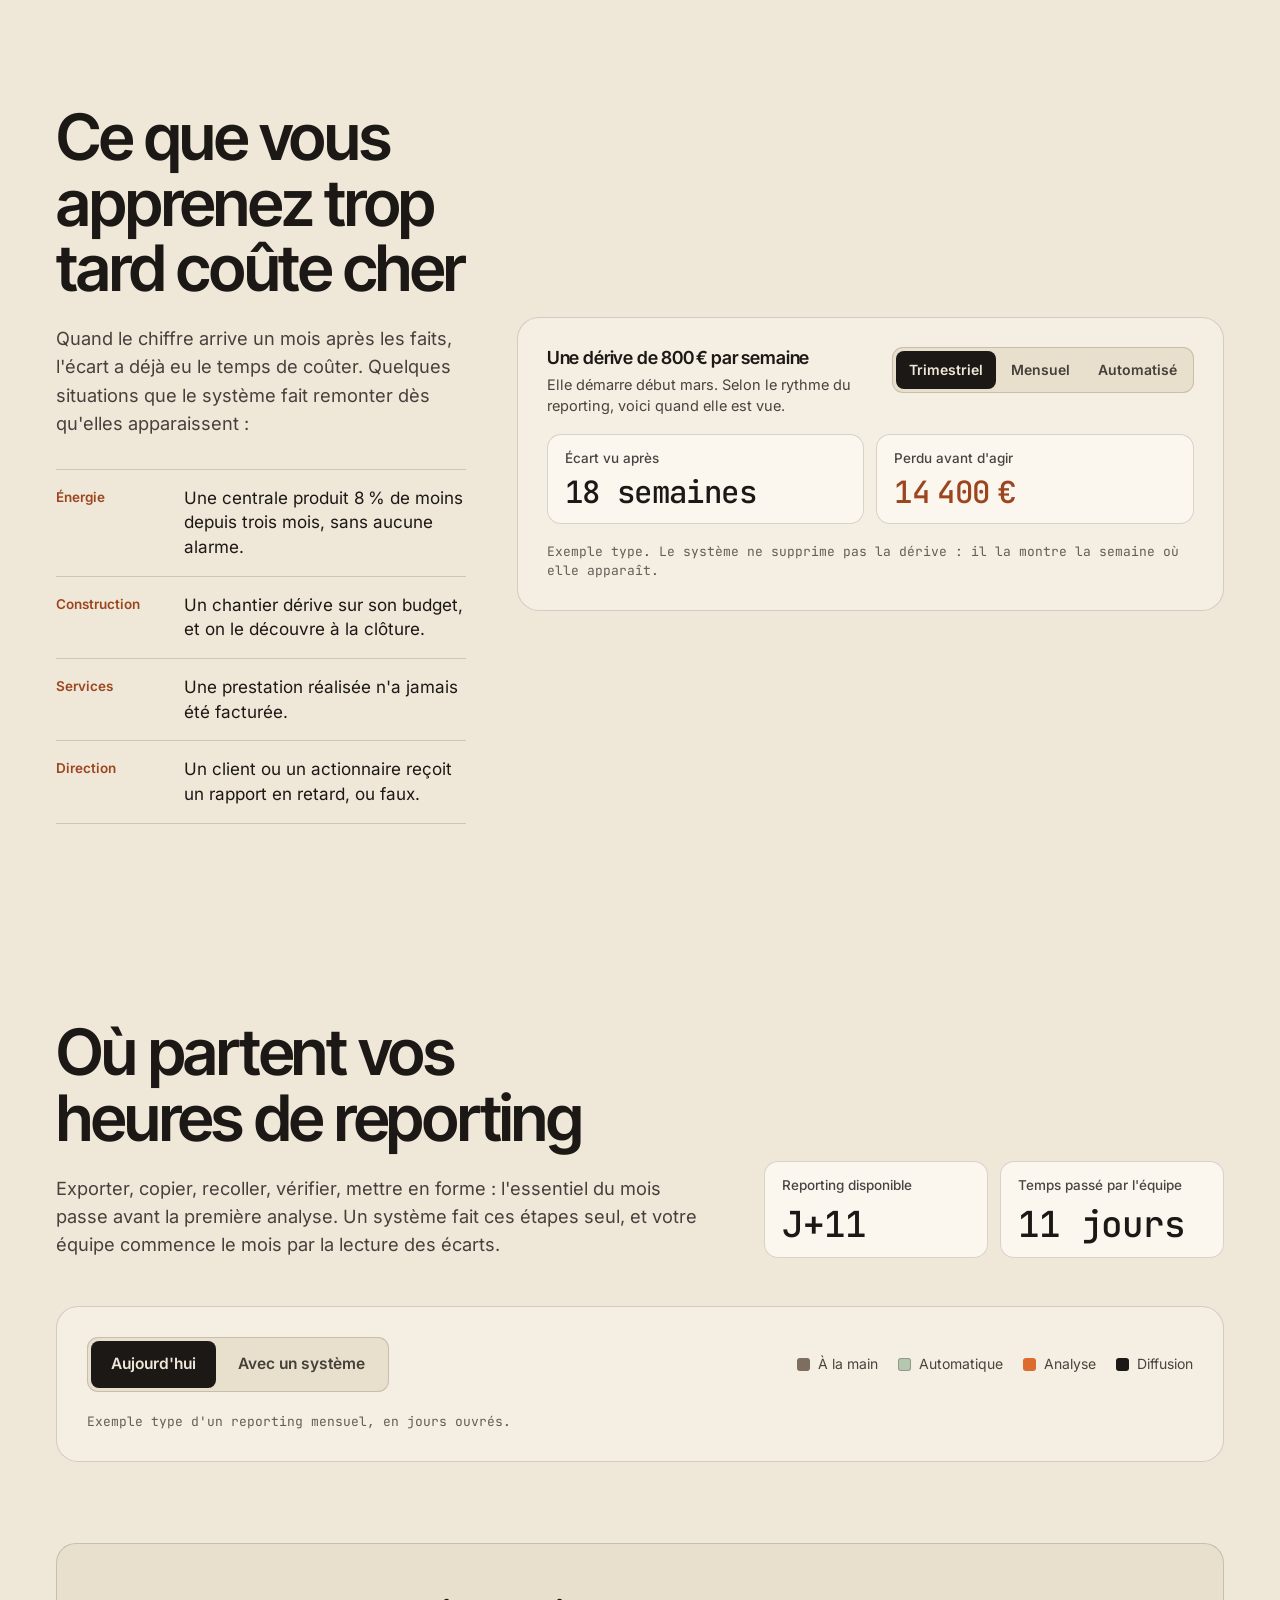
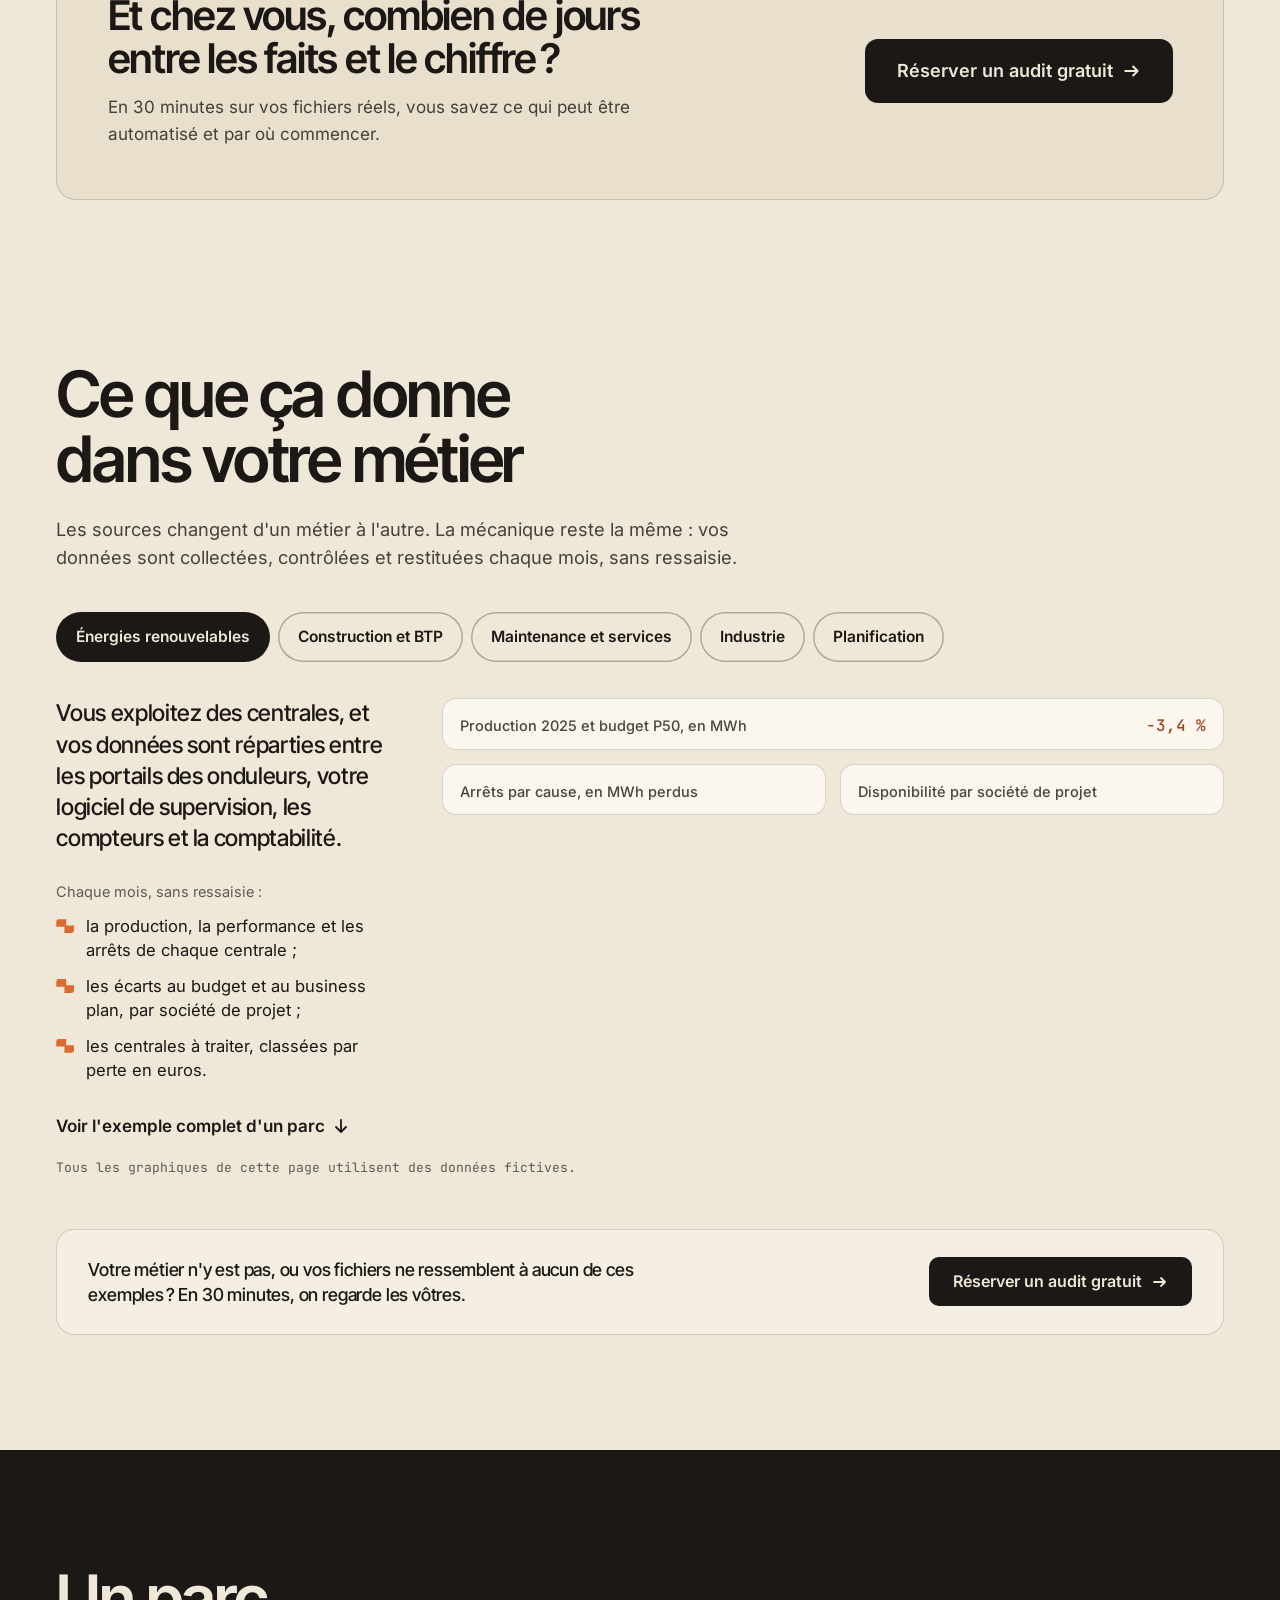
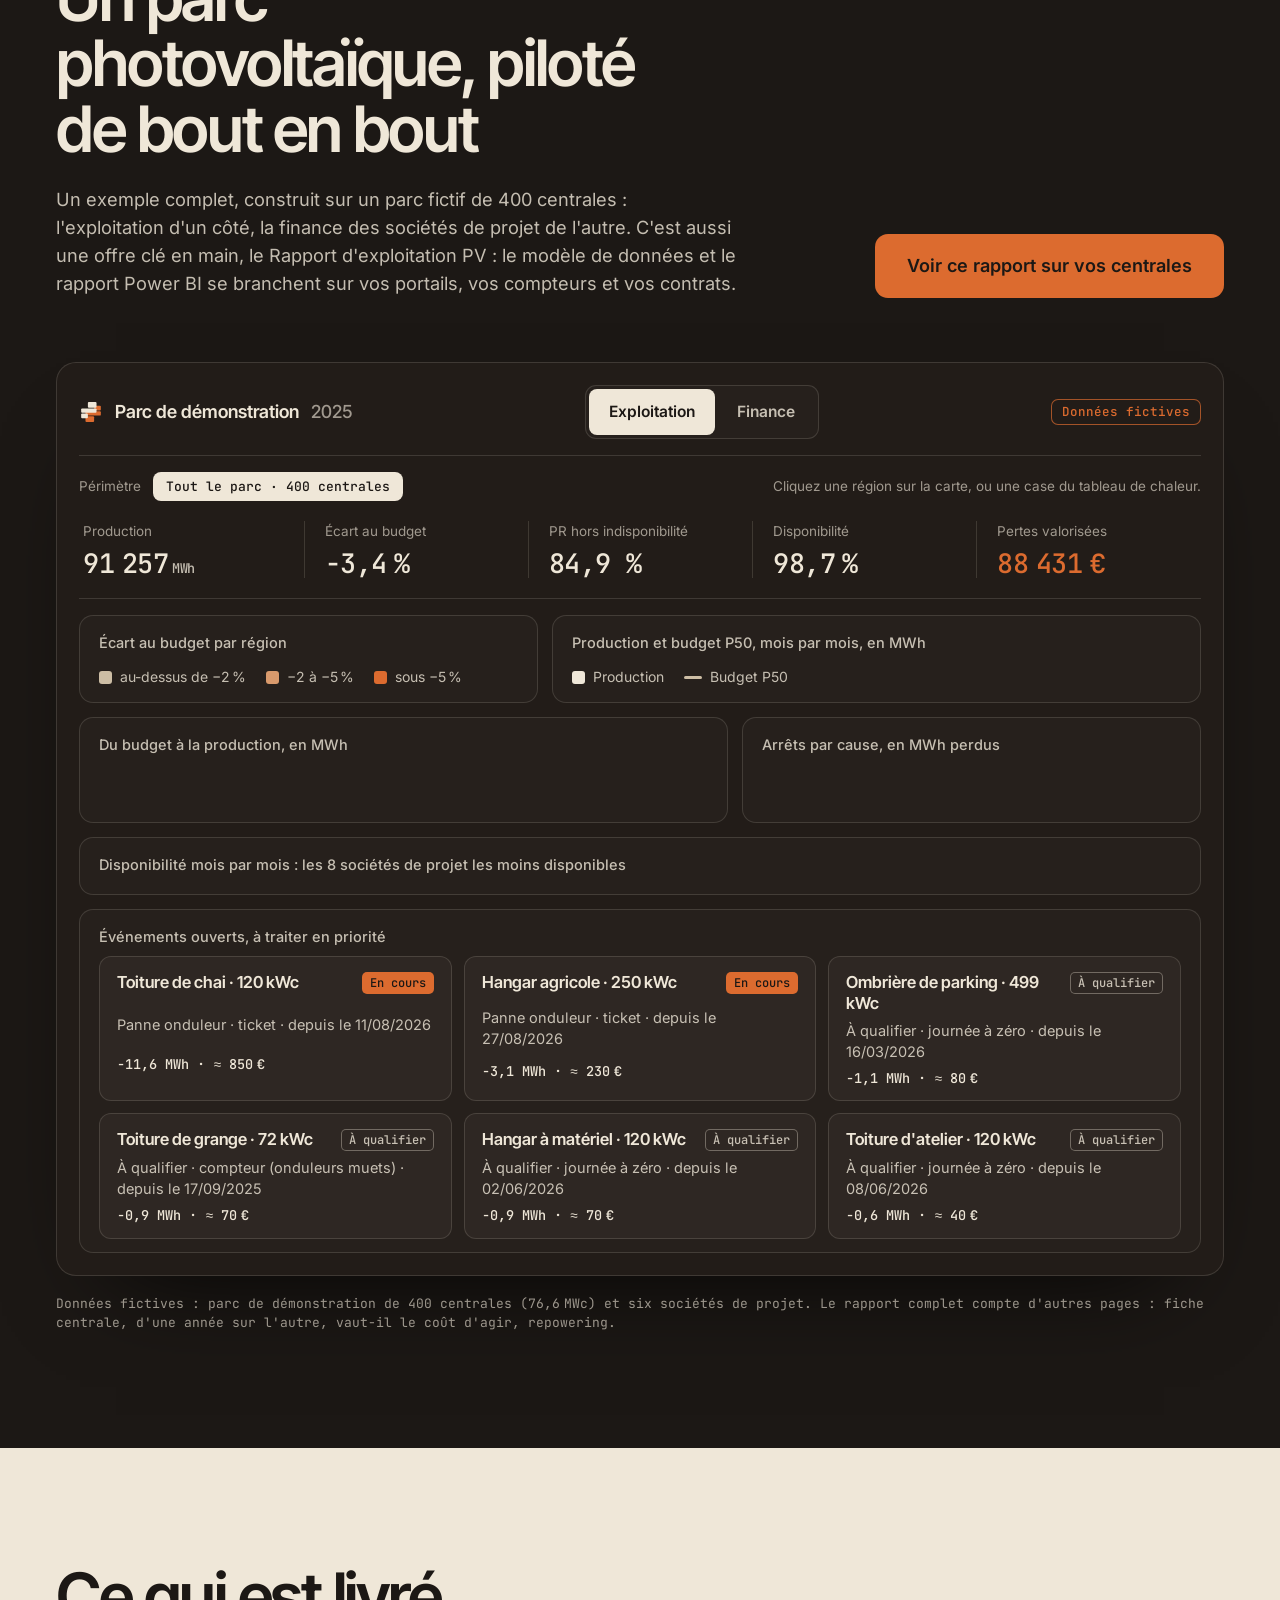
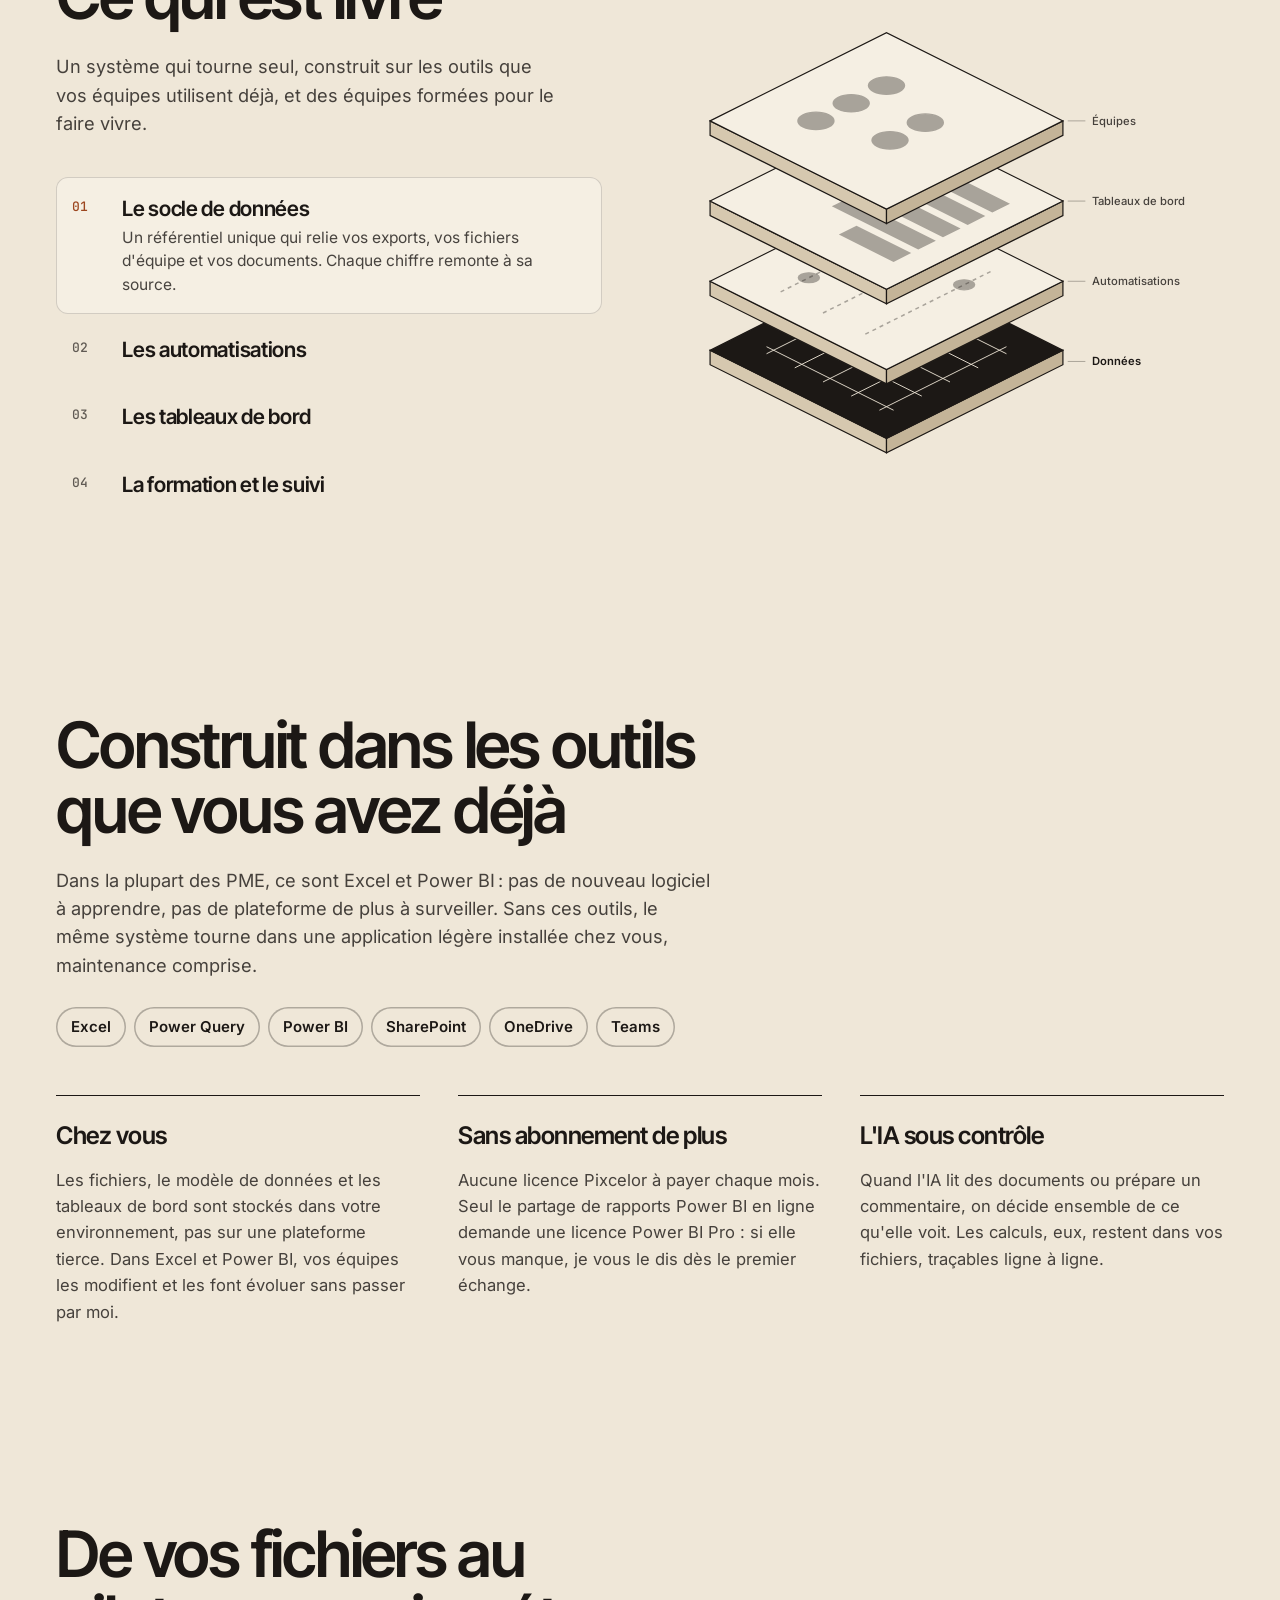
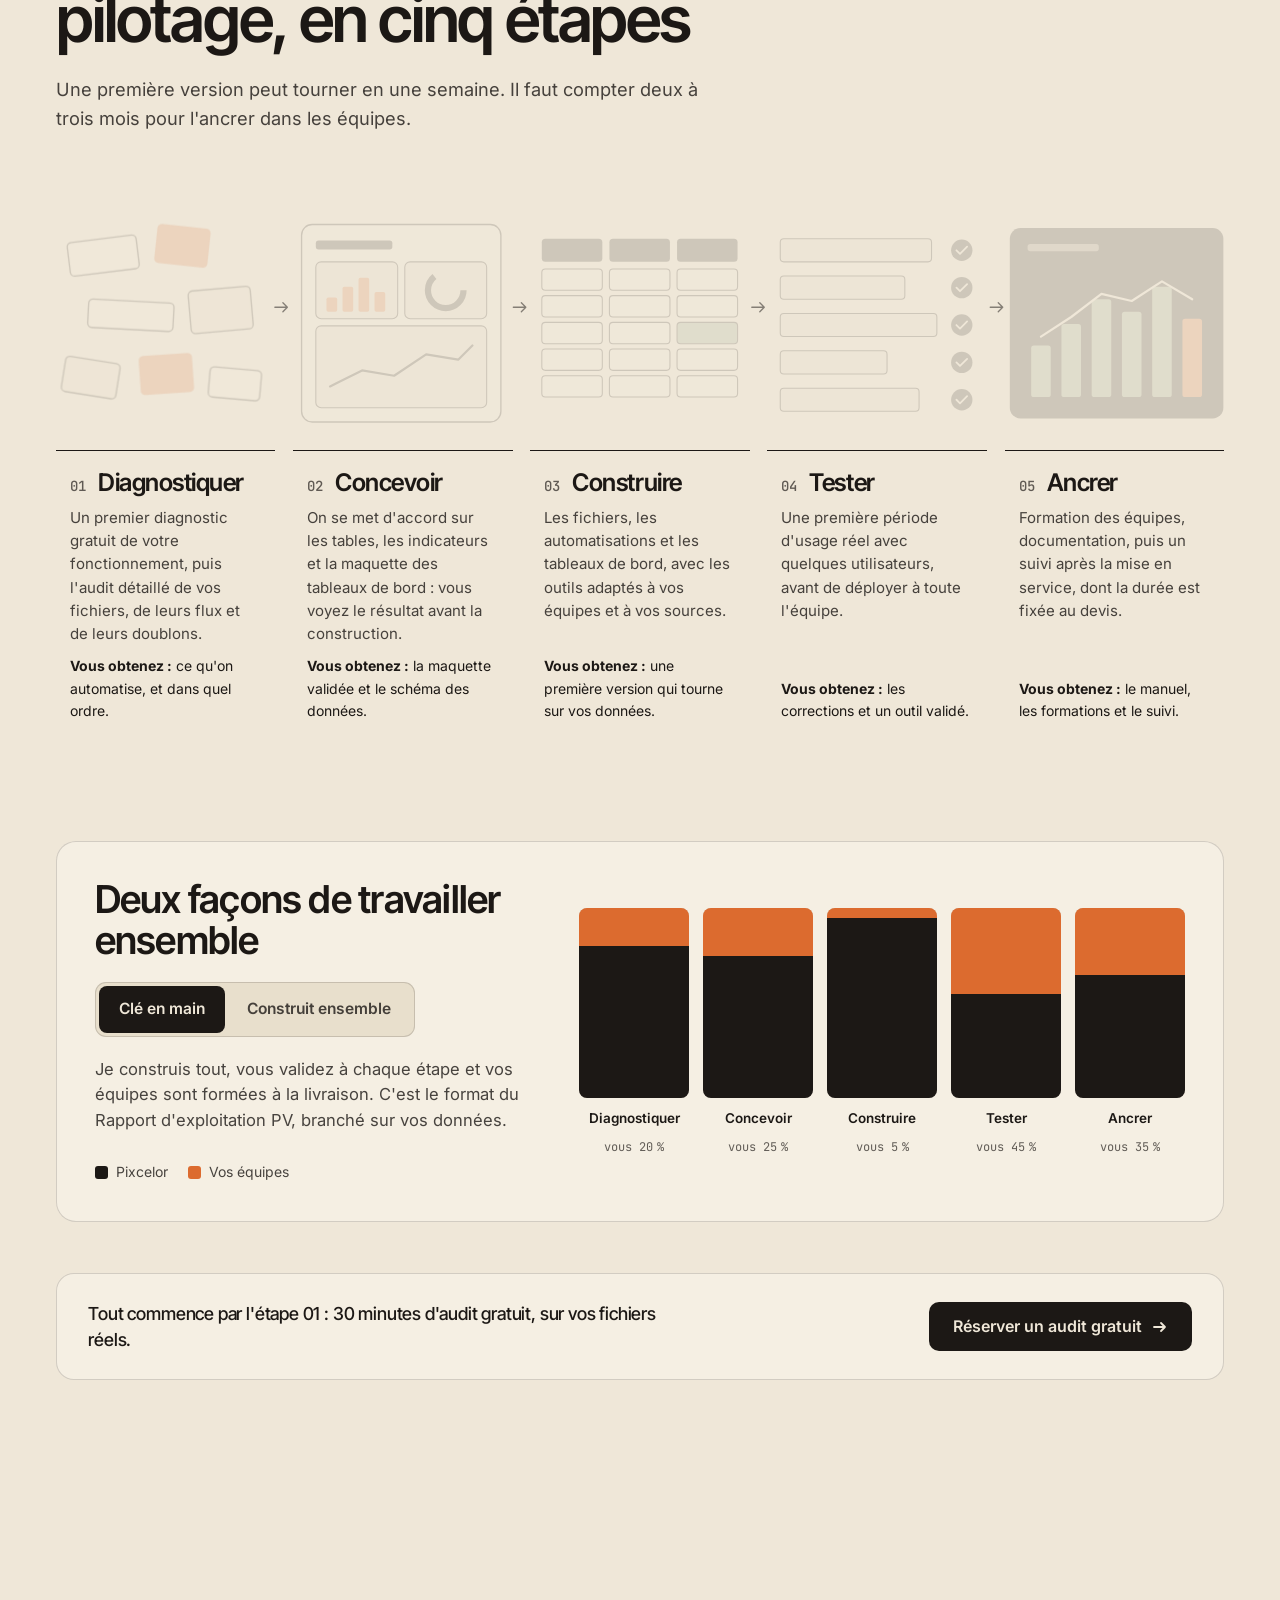
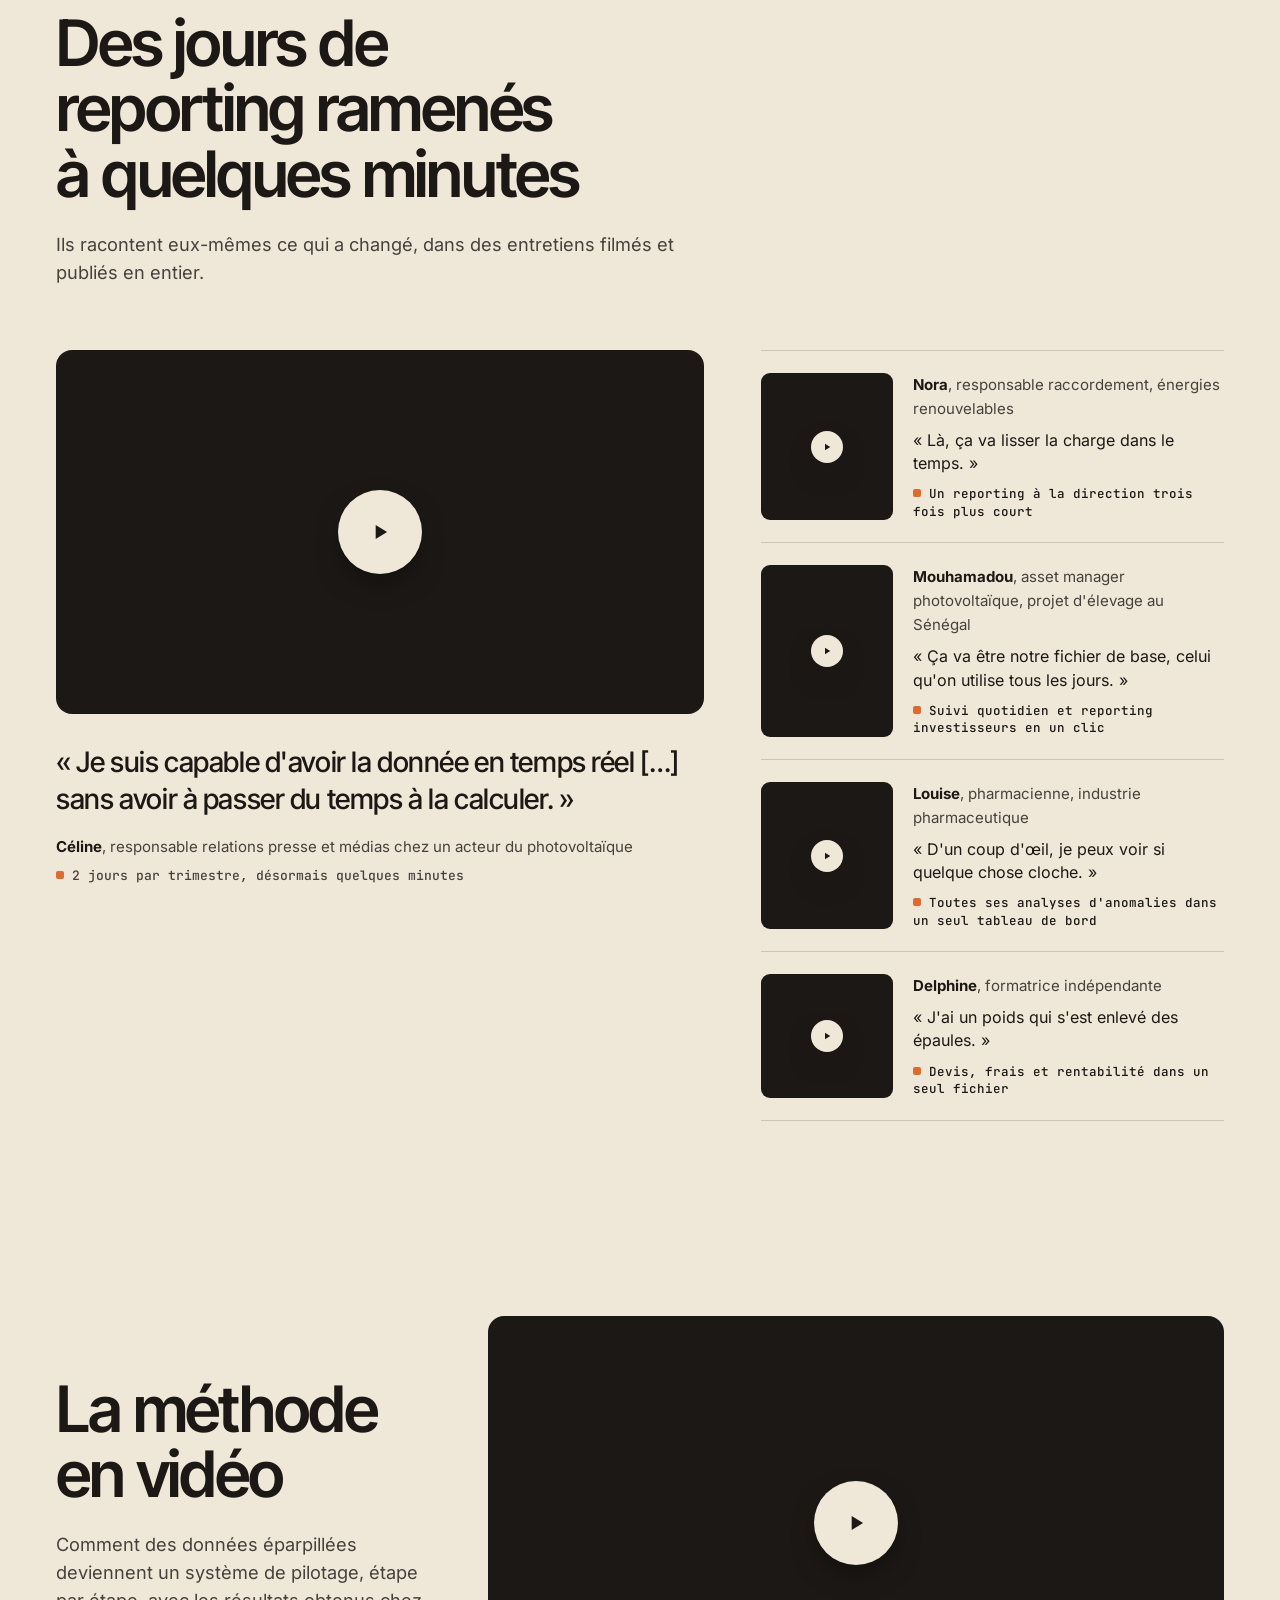
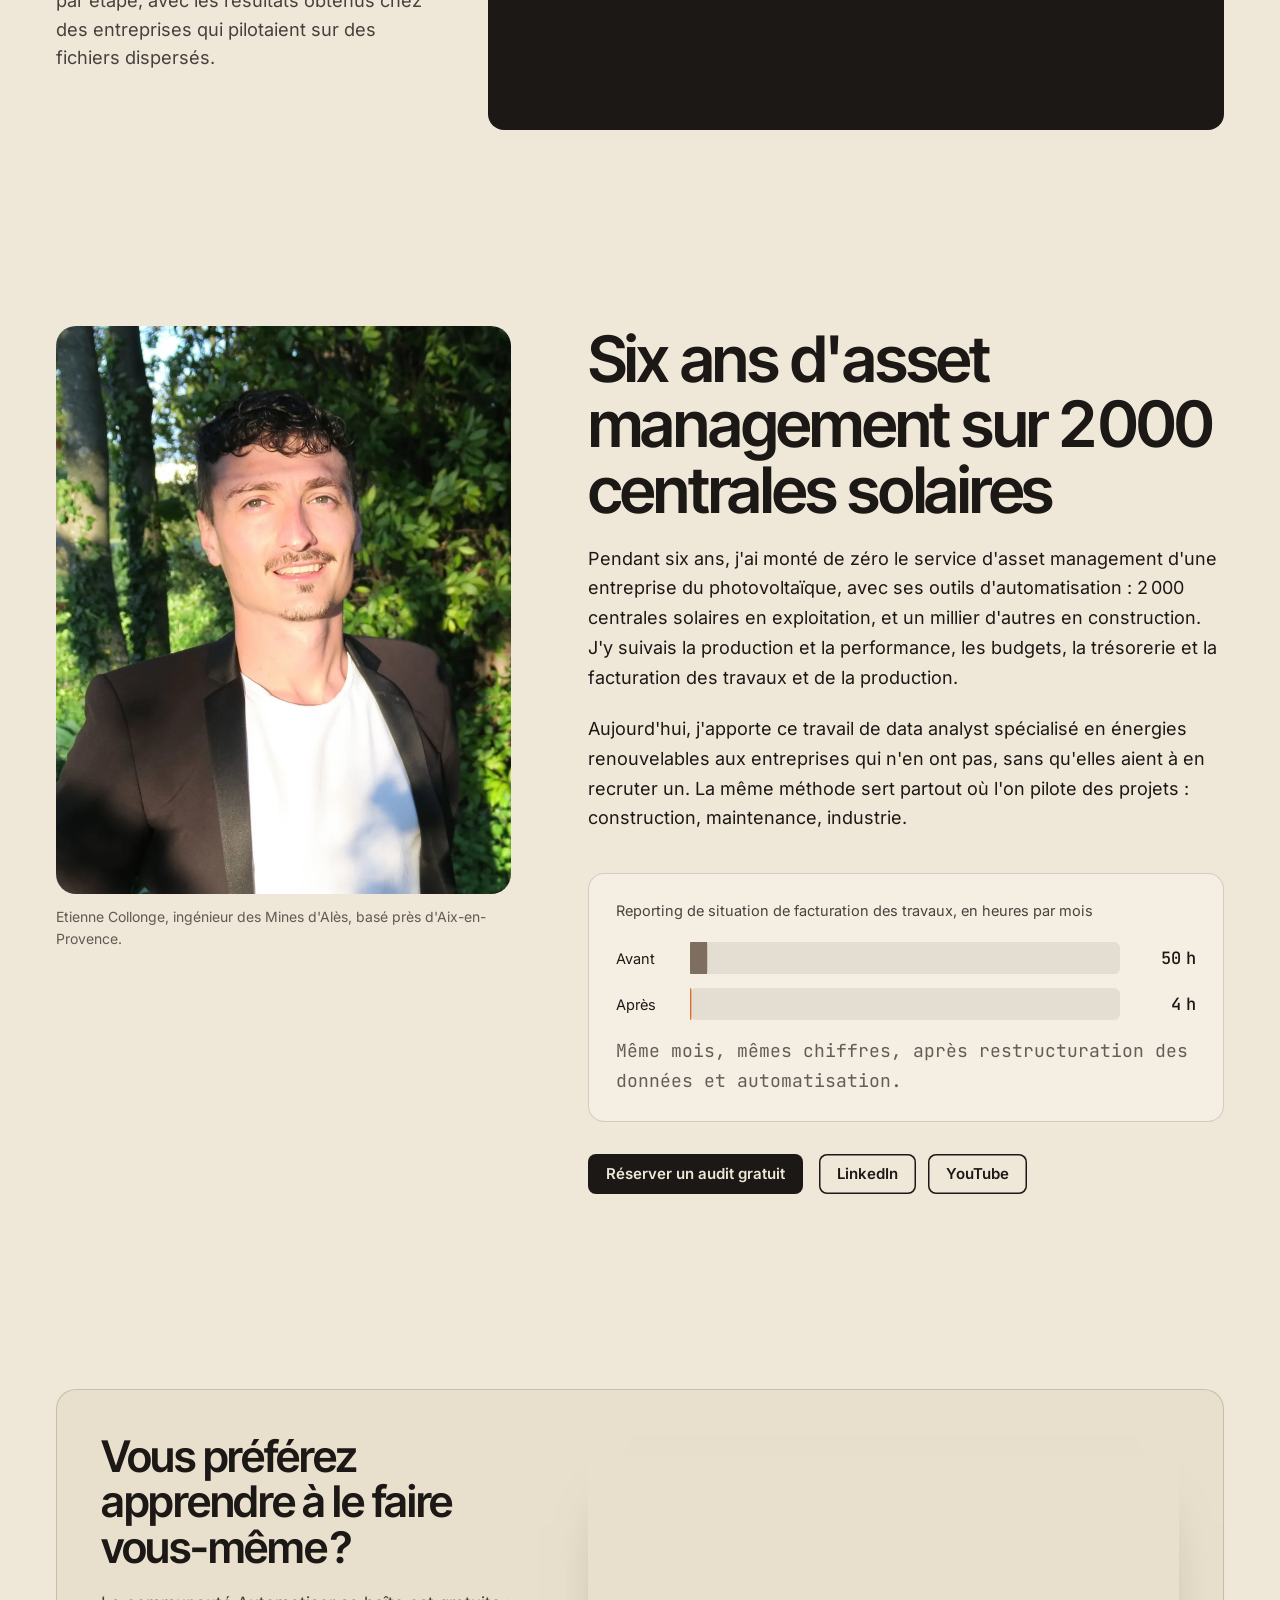
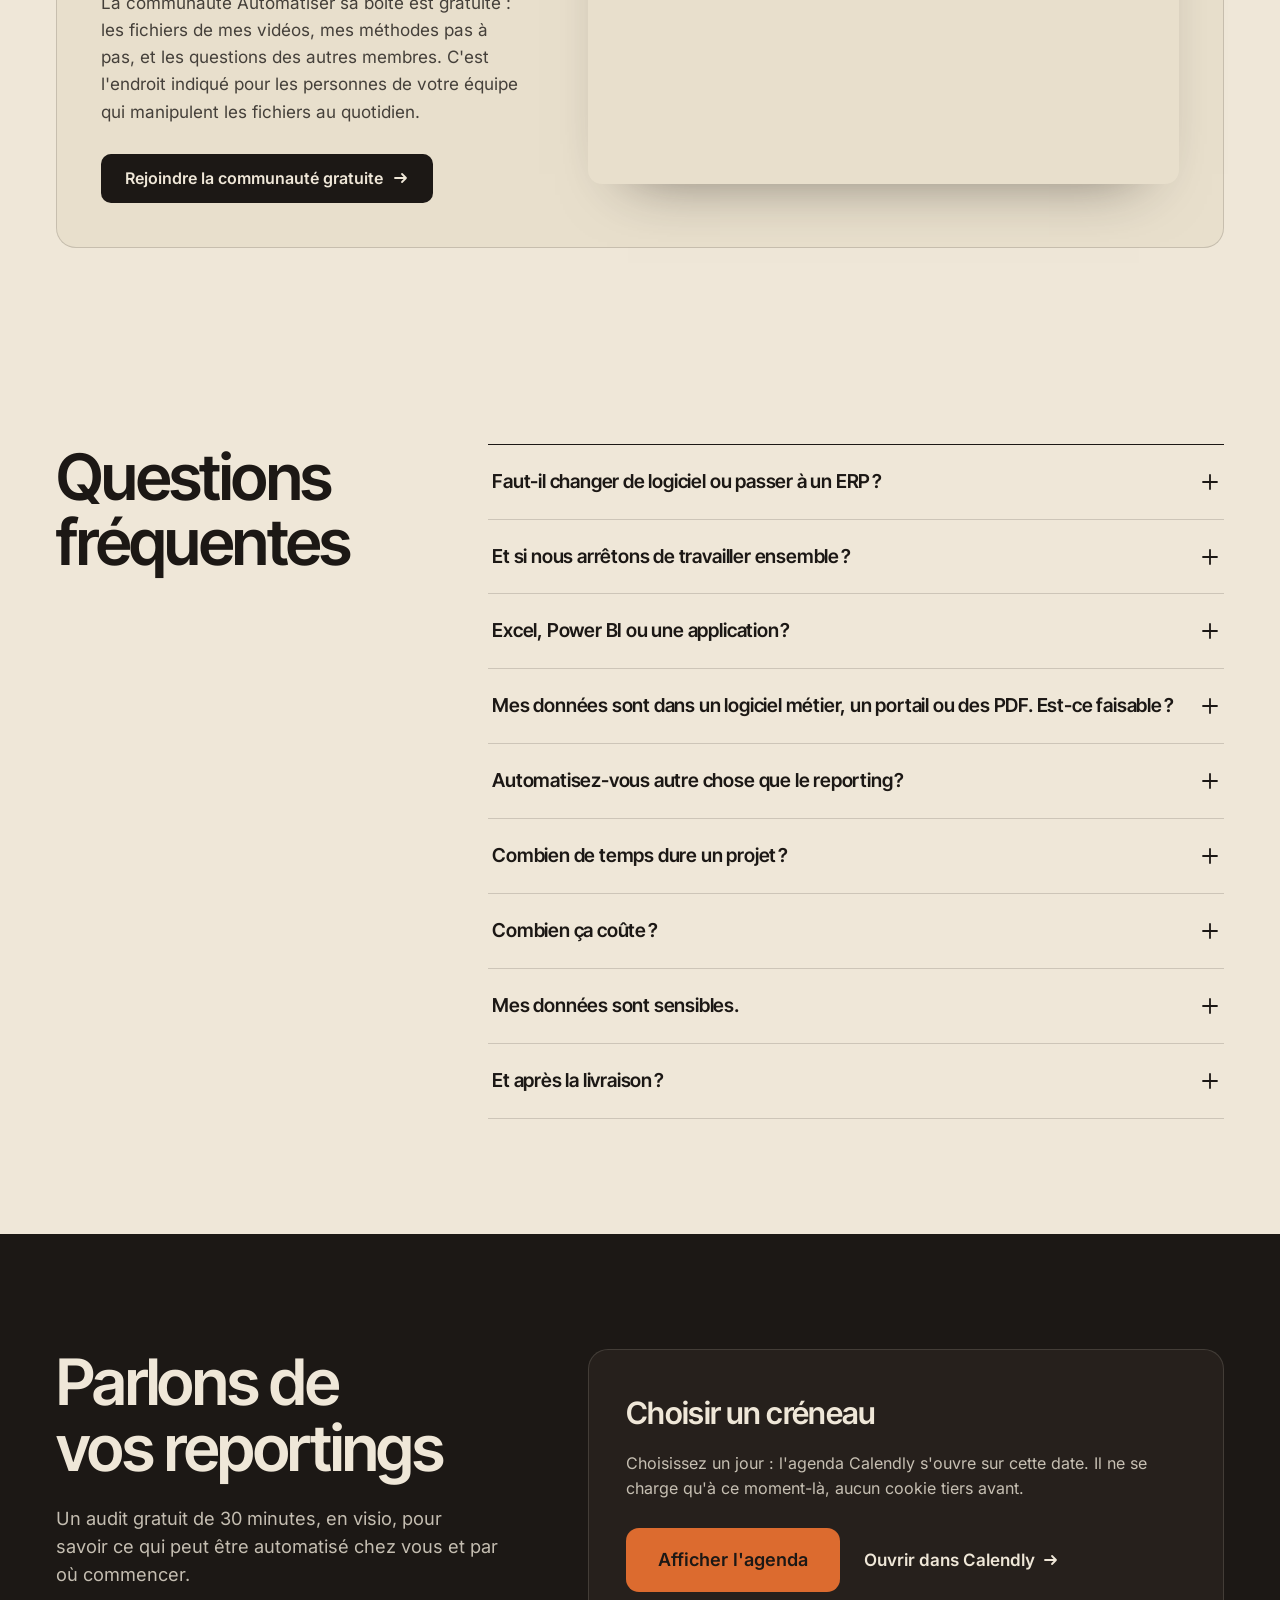
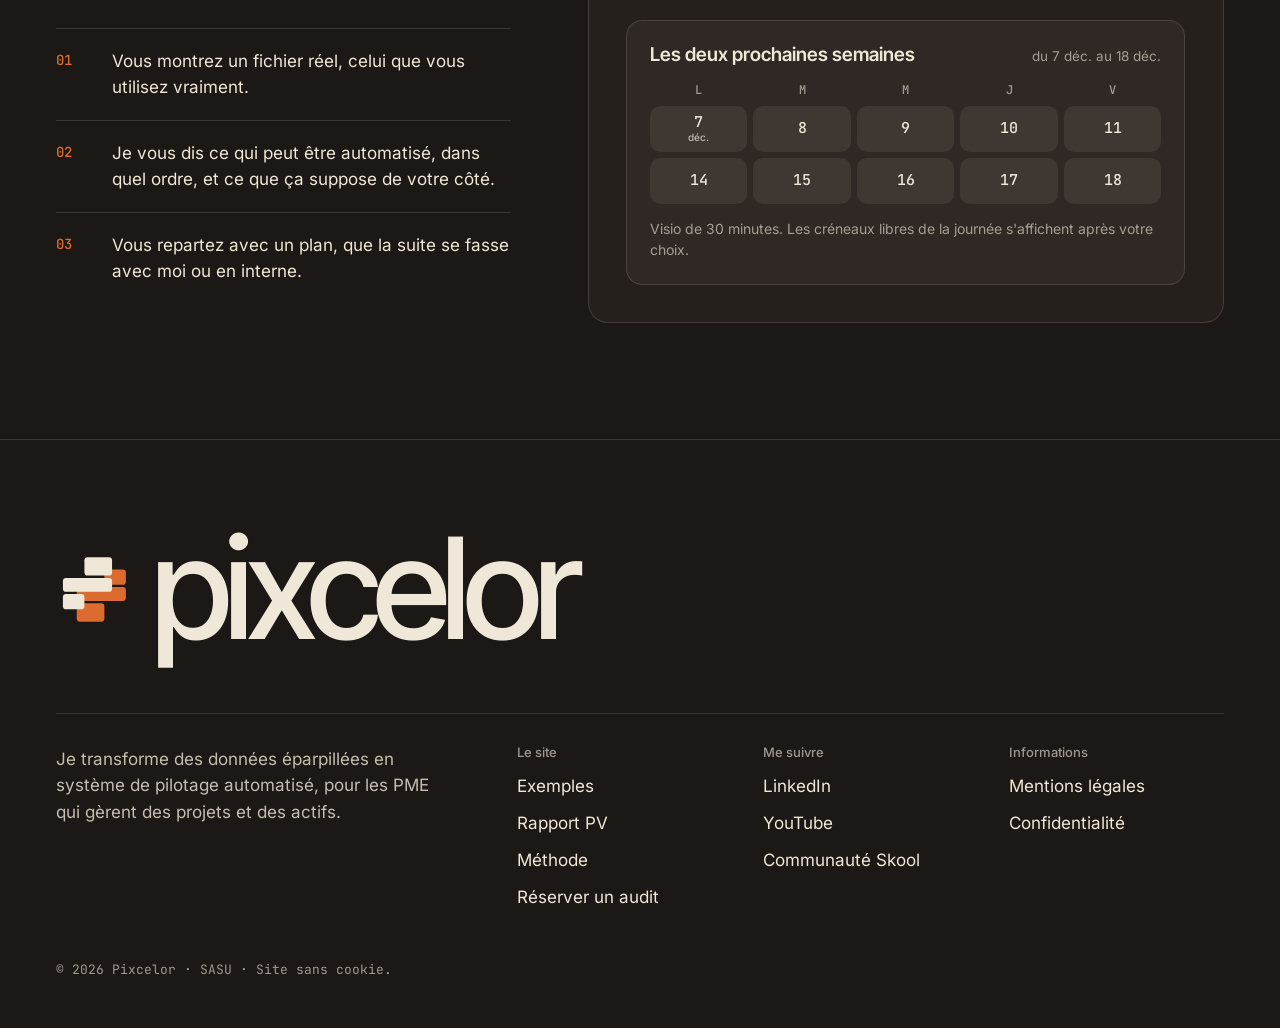
==== commit 36f57db6: "Accueil : retour de deux appels à réserver Les encadrés après les exemples métier et après la méthod" ====
--- a/index.html
+++ b/index.html
@@ -311,6 +311,11 @@
       </div>
     </div>
     <p class="note">Tous les graphiques de cette page utilisent des données fictives.</p>
+    <div class="cta-inline">
+      <p>Votre métier n'y est pas, ou vos fichiers ne ressemblent à aucun de ces exemples&#8239;? En 30 minutes, on regarde les vôtres.</p>
+      <a class="btn" href="#reserver" data-track="reserver-exemples">Réserver un audit gratuit
+        <svg width="16" height="16" viewBox="0 0 16 16" aria-hidden="true"><path d="M2 8h11M9 4l4 4-4 4" fill="none" stroke="currentColor" stroke-width="1.8" stroke-linecap="round" stroke-linejoin="round"/></svg></a>
+    </div>
   </div>
 </section>
 
@@ -539,6 +544,11 @@
         <div class="who-col"><div class="who-bar"><i class="you"></i><i class="me"></i></div><span>Ancrer</span><small data-who="4"></small></div>
       </div>
     </div>
+    <div class="cta-inline">
+      <p>Tout commence par l'étape 01 : 30 minutes d'audit gratuit, sur vos fichiers réels.</p>
+      <a class="btn" href="#reserver" data-track="reserver-methode">Réserver un audit gratuit
+        <svg width="16" height="16" viewBox="0 0 16 16" aria-hidden="true"><path d="M2 8h11M9 4l4 4-4 4" fill="none" stroke="currentColor" stroke-width="1.8" stroke-linecap="round" stroke-linejoin="round"/></svg></a>
+    </div>
   </div>
 </section>
 
